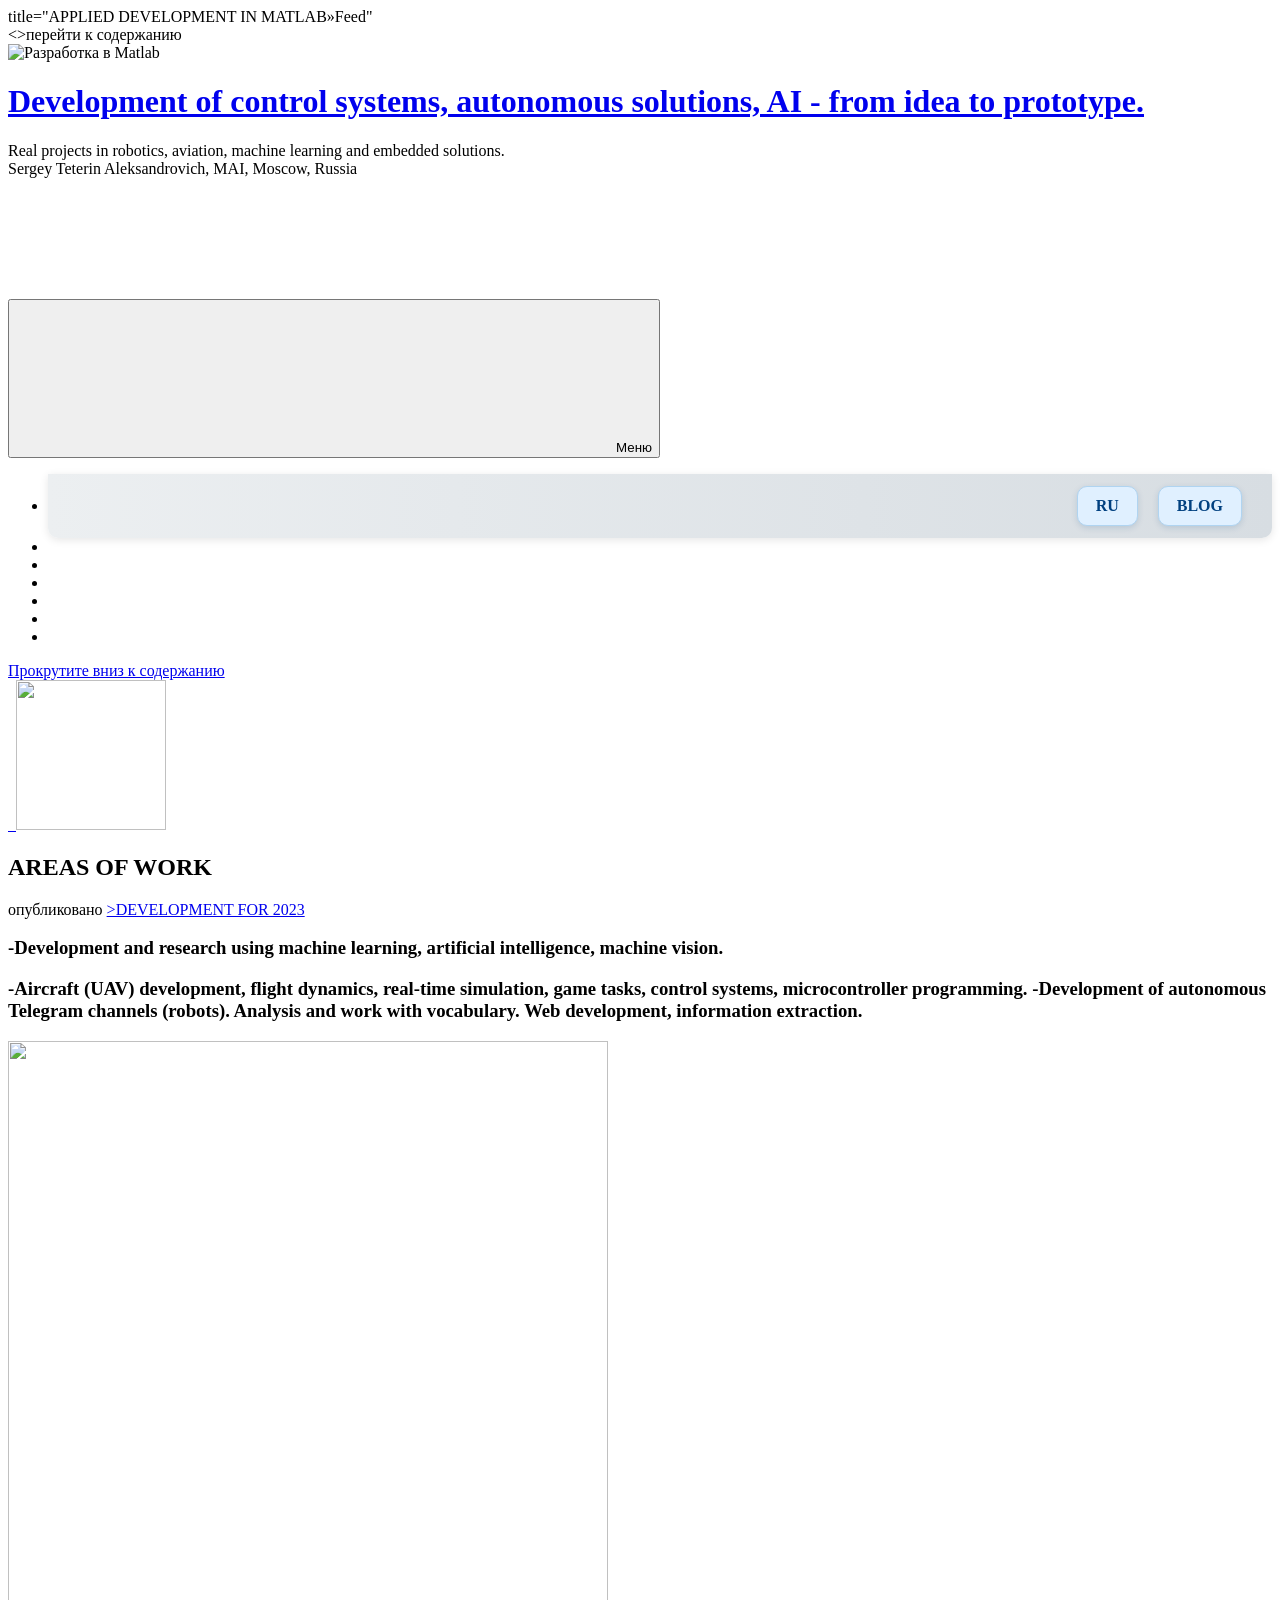
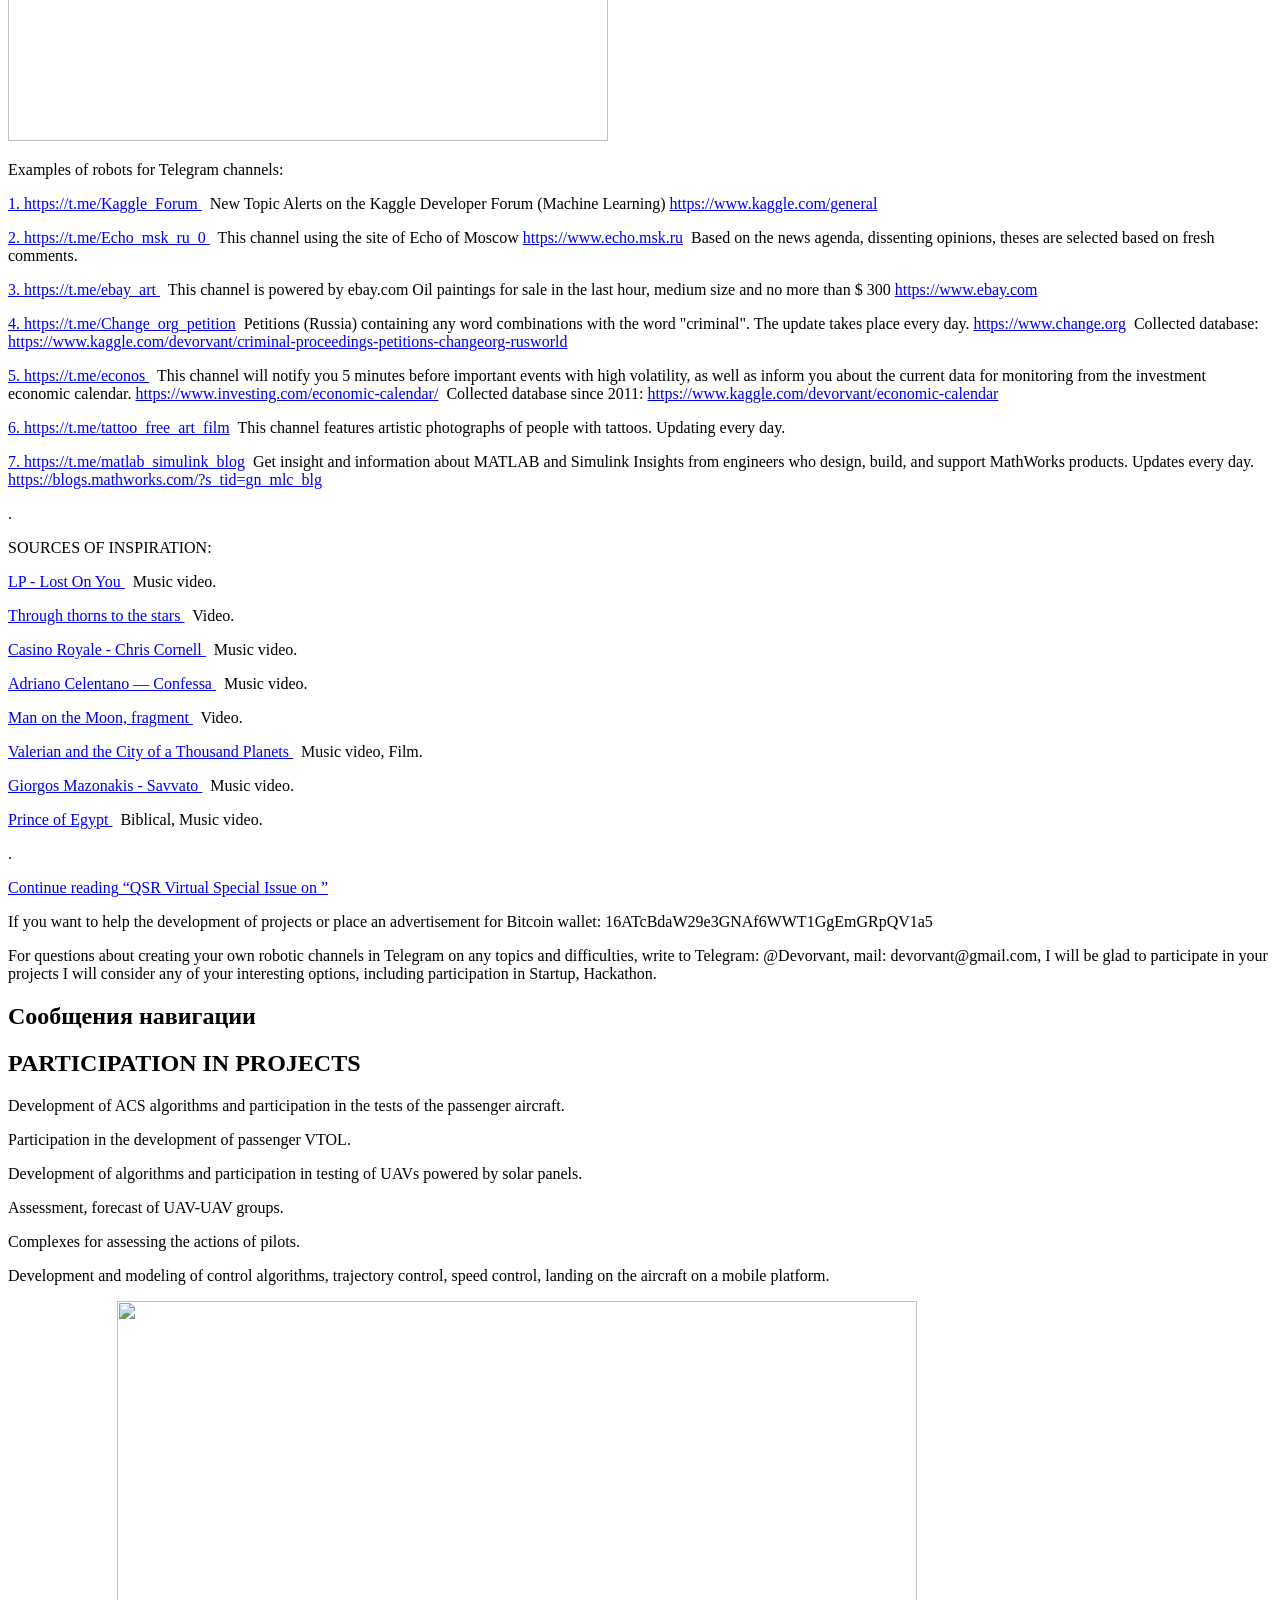
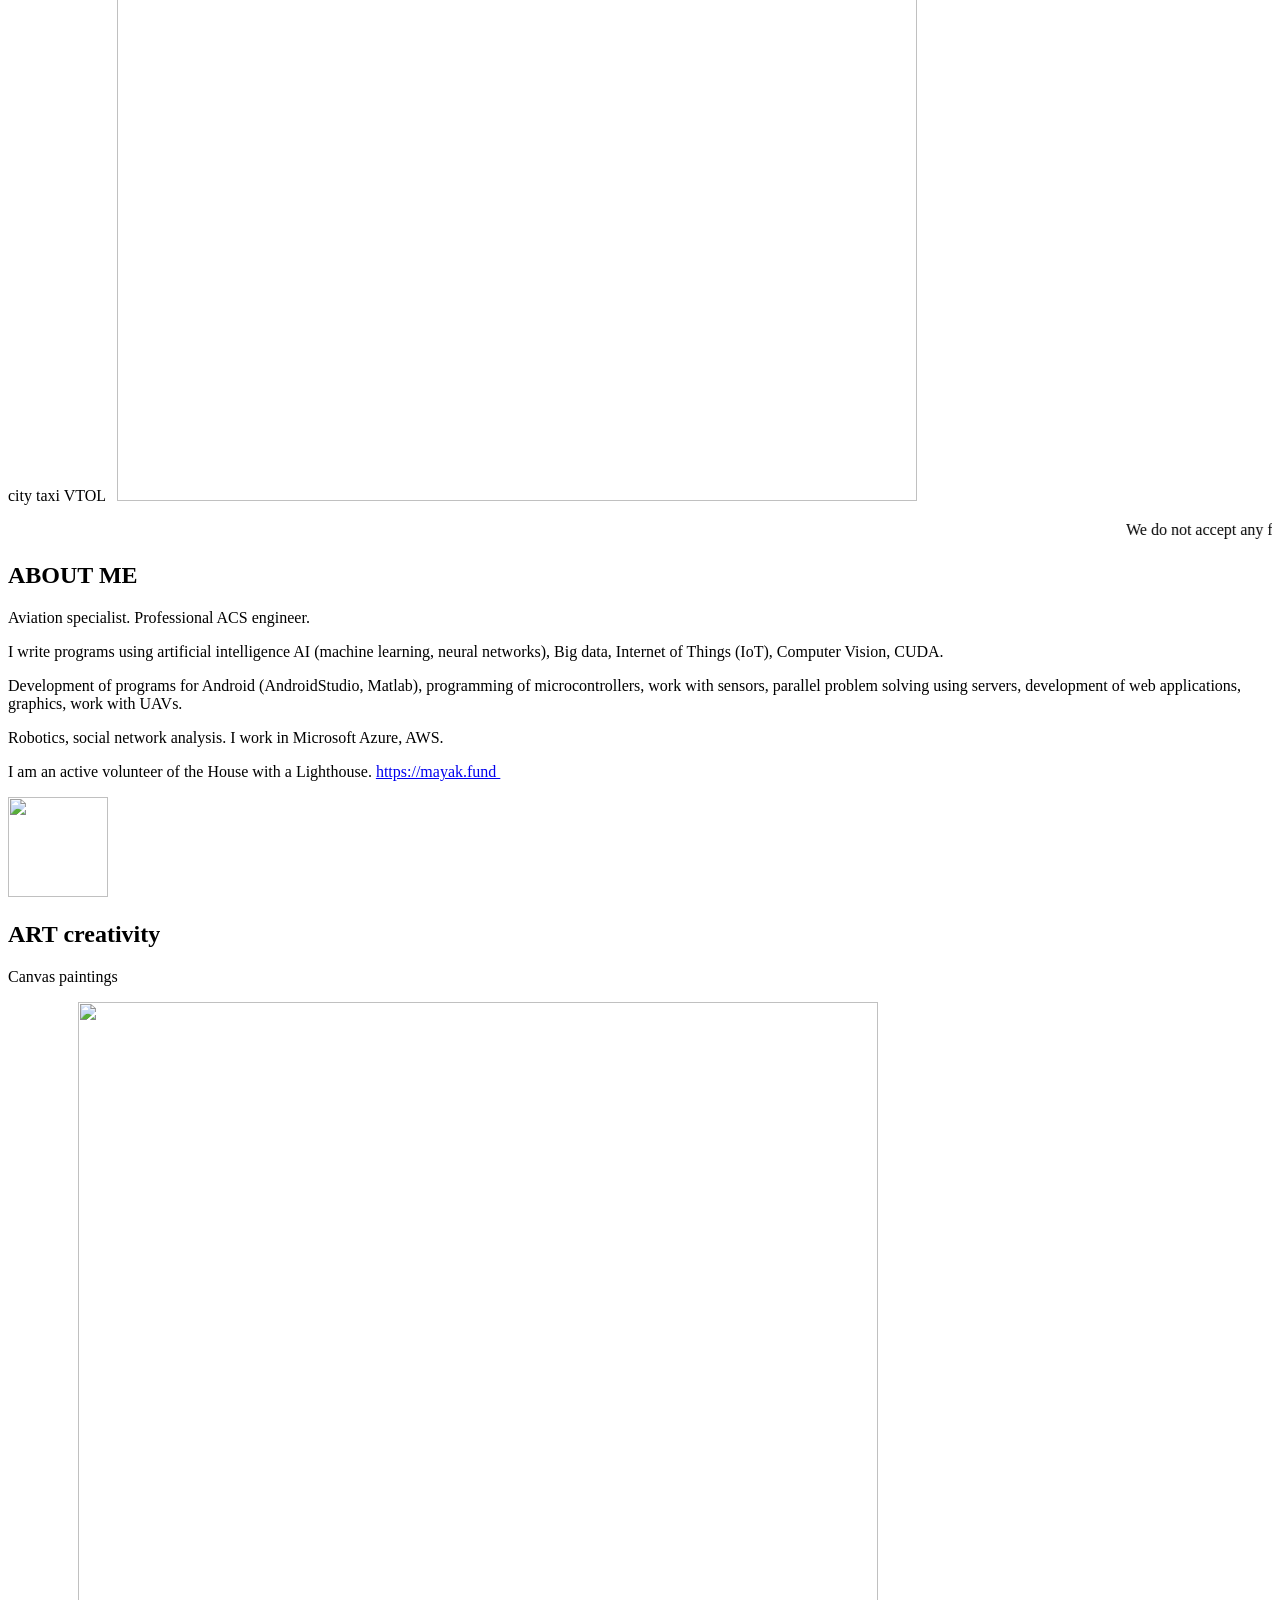
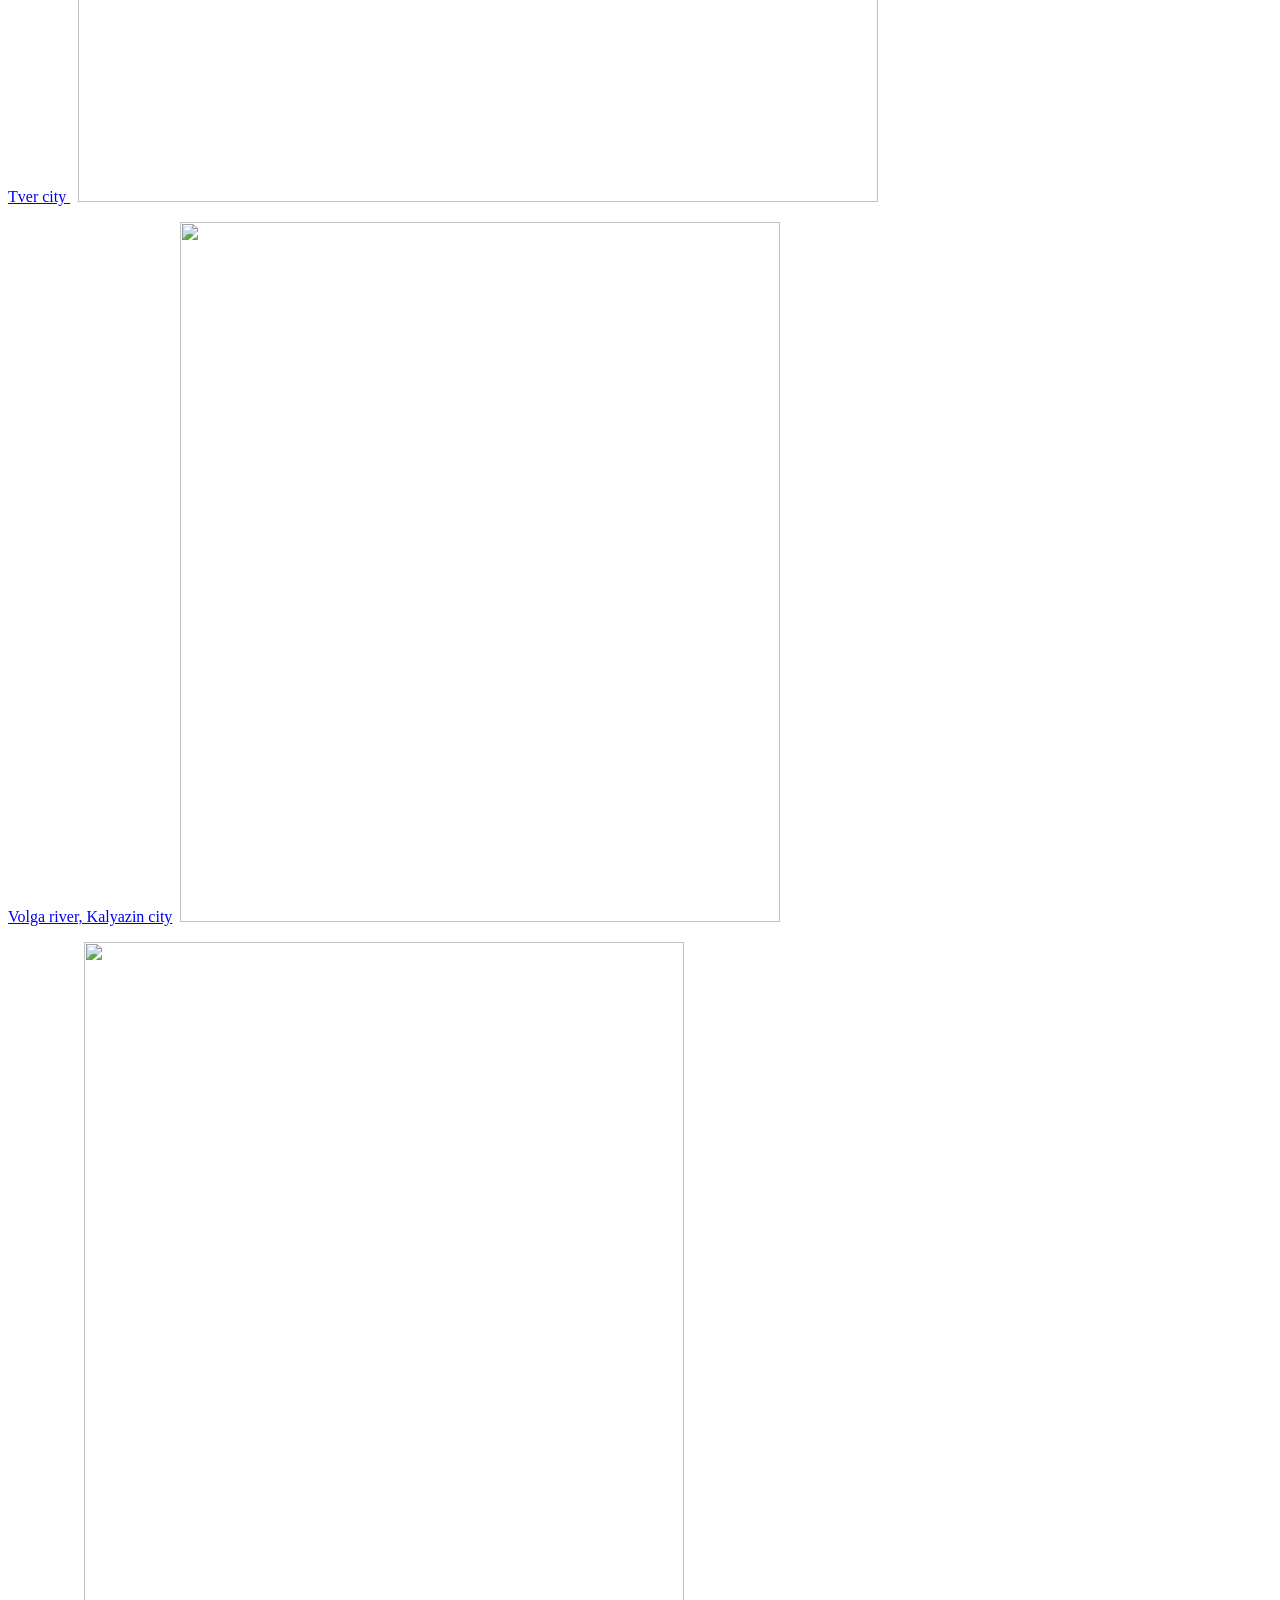
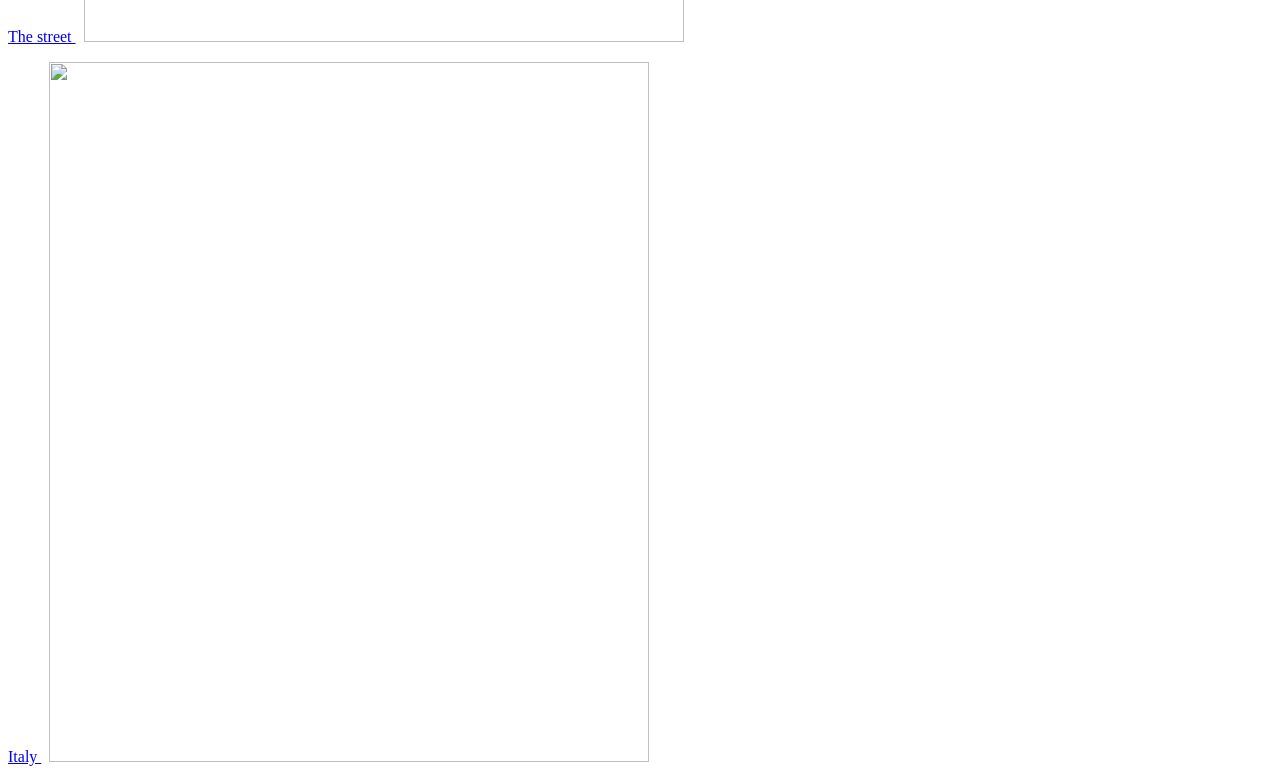
==== index.html @ a5397777 "Create index.html" ====
<!DOCTYPE html>
<!-- saved from url=(0052)file:///C:/Users/kusc/OneDrive/Documents/indexx.html -->
<html lang="ru" class="js svg background-fixed translated-ltr background-fixed background-fixed background-fixed"><head>

  <meta name="description" content="Applied engineering and MATLAB projects including autonomous systems, robotics, eVTOL, VTOL and urban mobility innovations.">
  <meta name="keywords" content="MATLAB, robotics, engineering, eVTOL, VTOL, telemetry, autonomous systems, urban mobility, vertical takeoff and landing">

<meta http-equiv="Content-Type" content="text/html; charset=UTF-8"><meta name="viewport" content="width=device-width, initial-scale=1"><link rel="profile" > <script>(function(html){html.className = html.className.replace(/\bno-js\b/,'js')})(document.documentElement);</script> <link media="all" href="./index_files/autoptimize_2d1991336b09edf685e701006bbf373f.css" rel="stylesheet">
<title>APPLIED DEVELOPMENT IN MATLAB - Sergey Teterin Aleksandrovich, MAI, Moscow, Russia</title><link rel="dns-prefetch" href="index.html">
title="APPLIED DEVELOPMENT IN MATLAB»Feed"
			
            <link type="text/css" rel="stylesheet" charset="UTF-8" href="./index_files/translateelement.css"></head><body class="home blog wp-embed-responsive group-blog hfeed has-header-image has-sidebar colors-light cookies-set cookies-accepted">

<section class="seo-block" style="position:absolute; left:-9999px;">
  <h1>Applied Engineering in MATLAB and Robotics</h1>
  <p>Welcome to an engineering space where theory meets real-world implementation. This site presents projects on UAVs, autonomous robotics, telemetry, and control systems using MATLAB and Simulink. It also explores eVTOL, VTOL, urban mobility, and vertical takeoff and landing technologies.</p>
</section>

<div id="page" class="site"> <a class="skip-link screen-reader-text" ><>перейти к содержанию</font></font></a><header id="masthead" class="site-header" role="banner"><div class="custom-header" style="margin-bottom: 0px;"><div class="custom-header-media"><div id="wp-custom-header" class="wp-custom-header">
<img src="./index_files/mres_cover_2_v.jpg" width="1500" height="1031" alt="Разработка в Matlab"></div></div><div class="site-branding" style="margin-bottom: 121px;"><div class="wrap"><div class="site-branding-text"><h1 class="site-title"><a href="index.html" rel="home"><font style="vertical-align: inherit;"><font style="vertical-align: inherit;"
>Development of control systems, autonomous solutions, AI - from idea to prototype.</font></font></a></h1><p class="site-description"><font style="vertical-align: inherit;"><font style="vertical-align: inherit;"
>Real projects in robotics, aviation, machine learning and embedded solutions. <br> 
Sergey Teterin Aleksandrovich, MAI, Moscow, Russia</font></font></p></div></div></div></div><div class="navigation-top"><div class="wrap"><nav id="site-navigation" class="main-navigation toggled-on" role="navigation" aria-label="Главное меню"> <button class="menu-toggle" aria-controls="top-menu" aria-expanded="false"> <svg class="icon icon-bars" aria-hidden="true" role="img"> <use href="index.html" xlink:href="index.html"></use> </svg><svg class="icon icon-close" aria-hidden="true" role="img"> <use href="index.html" xlink:href="index.html"></use> </svg><font style="vertical-align: inherit;"><font style="vertical-align: inherit;">Меню </font></font></button><div class="menu-main-menu-container"><ul id="top-menu" class="menu"><li id="menu-item-35" class="menu-item menu-item-type-custom menu-item-object-custom current-menu-item current_page_item menu-item-home menu-item-35">
<div style="
  display: flex;
  justify-content: flex-end;
  gap: 20px;
  padding: 12px 30px;
  background: linear-gradient(90deg, #eceff1 0%, #d7dde2 100%);
  font-size: 16px;
  font-weight: bold;
  border-radius: 0 0 10px 10px;
  box-shadow: 0 2px 8px rgba(0,0,0,0.1);
">
  <a href="index_en.html" style="
text-decoration: none;
  color: #004080;
  background: #e0f0ff;
  padding: 10px 18px;
  border-radius: 10px;
  font-weight: bold;
  border: 1px solid #b0d4f1;
  box-shadow: 0 2px 6px rgba(0, 64, 128, 0.15);
">RU</a>

  <a href="blog_en.html" style="
text-decoration: none;
  color: #004080;
  background: #e0f0ff;
  padding: 10px 18px;
  border-radius: 10px;
  font-weight: bold;
  border: 1px solid #b0d4f1;
  box-shadow: 0 2px 6px rgba(0, 64, 128, 0.15);
">BLOG</a>
</div>

<li id="menu-item-1411" class="menu-item menu-item-type-taxonomy menu-item-object-category menu-item-1411"><a href="Содержание.html"><font style="vertical-align: inherit;"><font style="vertical-align: inherit;"></font></font></a></li><li id="menu-item-81" class="menu-item menu-item-type-taxonomy menu-item-object-category menu-item-81"><a href="Материал.html"><font style="vertical-align: inherit;"><font style="vertical-align: inherit;"></font></font></a></li><li id="menu-item-41" class="menu-item menu-item-type-post_type menu-item-object-page menu-item-41"><a href="Присоединяйтесь.html"><font style="vertical-align: inherit;"><font style="vertical-align: inherit;"></font></font></a></li><li id="menu-item-44" class="menu-item menu-item-type-post_type menu-item-object-page menu-item-44"><a href="Логин.html"><font style="vertical-align: inherit;"><font style="vertical-align: inherit;"></font></font></a></li><li id="menu-item-36" class="menu-item menu-item-type-post_type menu-item-object-page menu-item-36"><a href="Выходные данные.html"><font style="vertical-align: inherit;"><font style="vertical-align: inherit;"></font></font></a></li><li id="menu-item-2755" class="menu-item menu-item-type-post_type menu-item-object-page menu-item-privacy-policy menu-item-2755"><a href="Защита данных.html"><font style="vertical-align: inherit;"><font style="vertical-align: inherit;"></font></font></a></li></ul></div> <a href="                                   " class="menu-scroll-down"></use> </svg><span class="screen-reader-text"><font style="vertical-align: inherit;"><font style="vertical-align: inherit;">Прокрутите вниз к содержанию</font></font></span></a></nav></div></div></header><div class="site-content-contain"><div id="content" class="site-content"><div class="wrap">
    
<a href="./index_files/dev1.jpg" target="_blank" rel="noopener noreferrer"
 </a>&nbsp;
<img class="alignnone wp-image-3498 size-medium" 
src="./index_files/devv.gif" alt="" width="150" height="150" srcset="                                                                                                                                                                                                                                                  " sizes="(max-width: 225px) 100vw, 225px"></a>    
    
    <header class="page-header"><h2 class="page-title"><font style="vertical-align: inherit;"><font style="vertical-align: inherit;"
>AREAS OF WORK</font></font></h2></header><div id="primary" class="content-area"><main id="main" class="site-main" role="main"><article id="post-3497" class="post-3497 post type-post status-publish format-standard hentry category-home"><header class="entry-header"><div class="entry-meta"><span class="screen-reader-text"><font style="vertical-align: inherit;"><font style="vertical-align: inherit;">опубликовано</font></font></span> <a href="                                                                                                                                          " rel="bookmark"><time class="entry-date published" datetime="2020-02-28T09:43:13+01:00"><font style="vertical-align: inherit;"><font style="vertical-align: inherit;"



<body>
<!-- Yandex.Metrika counter -->



<script type="text/javascript" >
   (function(m,e,t,r,i,k,a){m[i]=m[i]||function(){(m[i].a=m[i].a||[]).push(arguments)};
   m[i].l=1*new Date();
   for (var j = 0; j < document.scripts.length; j++) {if (document.scripts[j].src === r) { return; }}
   k=e.createElement(t),a=e.getElementsByTagName(t)[0],k.async=1,k.src=r,a.parentNode.insertBefore(k,a)})
   (window, document, "script", "https://mc.yandex.ru/metrika/tag.js", "ym");

   ym(98195976, "init", {
        clickmap:true,
        trackLinks:true,
        accurateTrackBounce:true
   });
</script>
<noscript><div><img src="https://mc.yandex.ru/watch/98195976" style="position:absolute; left:-9999px;" alt="" /></div></noscript>
<!-- /Yandex.Metrika counter -->
</body>



>DEVELOPMENT FOR 2023 </font></font></time><time class="updated" datetime="2020-02-28T09:47:06+01:00"><font style="vertical-align: inherit;"><font style="vertical-align: inherit;"
></font></font></time></a></div><h3 class="entry-title">
<a  "bookmark">
<font style="vertical-align: inherit;"><font style="vertical-align: inherit;"
>
-Development and research using machine learning, artificial intelligence, machine vision. <p>
-Aircraft (UAV) development, flight dynamics, real-time simulation, game tasks, control systems, microcontroller programming.
-Development of autonomous Telegram channels (robots). Analysis and work with vocabulary. Web development, information extraction.
</font></font></a></h3></header><div class="entry-content"><p>
<a href="                                                       "><img class="alignnone wp-image-3498 size-medium" 
src="./index_files/math.jpg" alt="" width="600" height="700" srcset="                                                                                                                                                                                                                                                  " sizes="(max-width: 225px) 100vw, 225px"></a></p>
<p>

Examples of robots for Telegram channels: <p>
<a href="https://t.me/Kaggle_Forum" target="_blank" rel="noopener noreferrer"
>1. https://t.me/Kaggle_Forum </a>&nbsp;
New Topic Alerts on the Kaggle Developer Forum (Machine Learning) <a href="https://www.kaggle.com/general" target="_blank" rel="noopener noreferrer"
>https://www.kaggle.com/general</a>&nbsp; <p>
 
<a href="https://t.me/Echo_msk_ru_0" target="_blank" rel="noopener noreferrer"
>2. https://t.me/Echo_msk_ru_0 </a>&nbsp;
This channel using the site of Echo of Moscow
<a href="https://www.echo.msk.ru" target="_blank" rel="noopener noreferrer" 
    >       https://www.echo.msk.ru</a>&nbsp; 
Based on the news agenda, dissenting opinions, theses are selected based on fresh comments.  <p>
  

<a href="https://t.me/ebay_art" target="_blank" rel="noopener noreferrer"
>3. https://t.me/ebay_art </a>&nbsp;
This channel is powered by ebay.com Oil paintings for sale in the last hour, medium size and no more than $ 300 
  <a href="https://www.ebay.com/sch/551/i.html?_from=R40&_nkw=art&Originality=Original&Size=Medium%2520%2528up%2520to%252036in%252E%2529&Medium=Oil&_udhi=20000&_udlo=10&Style=Impressionism%7CImpressionist&Region%2520of%2520Origin=Europe&LH_BIN=1&Subject=Seascape%252F%2520Nautical%7CLandscape%7CArchitecture%7CPortrait&Features=Signed&_dcat=551&_sop=10&_ipg=200&rt=nc" target="_blank" rel="noopener noreferrer" 
    >       https://www.ebay.com</a>&nbsp; <p>

<a href="https://t.me/Change_org_petition" target="_blank" rel="noopener noreferrer"
>4. https://t.me/Change_org_petition</a>&nbsp;
Petitions (Russia) containing any word combinations with the word "criminal". The update takes place every day.
<a href="https://www.change.org" target="_blank" rel="noopener noreferrer"
>https://www.change.org</a>&nbsp; 
Collected database:
  <a href="https://www.kaggle.com/devorvant/criminal-proceedings-petitions-changeorg-rusworld" target="_blank" rel="noopener noreferrer" 
    >      https://www.kaggle.com/devorvant/criminal-proceedings-petitions-changeorg-rusworld</a>&nbsp; <p>

<a href="https://t.me/econos" target="_blank" rel="noopener noreferrer"
>5. https://t.me/econos </a>&nbsp;
This channel will notify you 5 minutes before important events with high volatility, as well as inform you about the current data for monitoring from the investment economic calendar.     
  <a href="https://www.investing.com/economic-calendar/" target="_blank" rel="noopener noreferrer" 
    >       https://www.investing.com/economic-calendar/</a>&nbsp; 
Collected database since 2011:
 <a href="https://www.kaggle.com/devorvant/economic-calendar" target="_blank" rel="noopener noreferrer" 
    >       https://www.kaggle.com/devorvant/economic-calendar</a>&nbsp; <p>

<a href="https://t.me/tattoo_free_art_film" target="_blank" rel="noopener noreferrer"
>6. https://t.me/tattoo_free_art_film</a>&nbsp;
This channel features artistic photographs of people with tattoos. Updating every day. <p>  
  
<a href="https://t.me/matlab_simulink_blog" target="_blank" rel="noopener noreferrer"
>7. https://t.me/matlab_simulink_blog</a>&nbsp;
Get insight and information about MATLAB and Simulink Insights from engineers who design, build, and support MathWorks products.
Updates every day.  
  <a href="https://blogs.mathworks.com/?s_tid=gn_mlc_blg" target="_blank" rel="noopener noreferrer" 
    >       https://blogs.mathworks.com/?s_tid=gn_mlc_blg</a>&nbsp; <p>
        
        
        <p>  .         <p>
<p>   SOURCES  OF  INSPIRATION: <p>
    
    <a href="https://youtu.be/BoqSYM4ZS-E?feature=shared" target="_blank" rel="noopener noreferrer"
> LP - Lost On You  </a>&nbsp;
 Music video. <p>  
    
    <a href="https://youtu.be/EDvFUXXsrDg?feature=shared" target="_blank" rel="noopener noreferrer"
> Through thorns to the stars  </a>&nbsp;
 Video. <p>      
 
     <a href="https://youtu.be/YnzgdBAKyJo?feature=shared" target="_blank" rel="noopener noreferrer"
> Casino Royale - Chris Cornell   </a>&nbsp;
  Music video. <p>      
  
       <a href="https://www.youtube.com/watch?v=78NELYY11Vw" target="_blank" rel="noopener noreferrer"
> Adriano Celentano  — Confessa  </a>&nbsp;
  Music video. <p>     
  
         <a href="https://youtu.be/rPhLOrJqdvY?feature=shared" target="_blank" rel="noopener noreferrer"
> Man on the Moon, fragment </a>&nbsp;
  Video. <p>    
  
         <a href="https://youtu.be/IWHAc65krLM?feature=shared" target="_blank" rel="noopener noreferrer"
> Valerian and the City of a Thousand Planets  </a>&nbsp;
  Music video, Film. <p>     
  
         <a href="https://youtu.be/spn9hW3PQnw?feature=shared" target="_blank" rel="noopener noreferrer"
> Giorgos Mazonakis - Savvato </a>&nbsp;
  Music video. <p>     
  
           <a href="https://www.youtube.com/watch?v=fQhcOJHTdb4" target="_blank" rel="noopener noreferrer"
> Prince of Egypt </a>&nbsp;
  Biblical, Music video. <p>     
  
  <p>  .         <p>
        

<a href="     " class="more-link"

>Continue reading<span class="screen-reader-text"> “QSR Virtual Special Issue on ”</span></a></p></div></article>

<div class="entry-meta"></span>     
<section id="text-8" class="widget widget_text"> 

If you want to help the development of projects or place an advertisement for Bitcoin wallet:
16ATcBdaW29e3GNAf6WWT1GgEmGRpQV1a5
              </p>
                                                                               
For questions about creating your own robotic channels in Telegram on any topics and difficulties, write to Telegram: @Devorvant, mail: devorvant@gmail.com,
I will be glad to participate in your projects
I will consider any of your interesting options, including participation in Startup, Hackathon.
                  </p>

<nav class="navigation pagination" role="navigation" aria-label=
"Сообщений"><h2 class="screen-reader-text"><font style="vertical-align: inherit;"><font style="vertical-align: inherit;">Сообщения навигации</font></font></h2><div class="nav-links"><span aria-current="page" class="page-numbers current"><span class="meta-nav screen-reader-text"><font style="vertical-align: inherit;"><font style="vertical-align: inherit;"> </font></font></span><font style="vertical-align: inherit;"><font style="vertical-align: inherit;">  </font></font></span> <a class="page-numbers" href=""><span class="meta-nav screen-reader-text"><font style="vertical-align: inherit;"><font style="vertical-align: inherit;"> </font></font></span><font style="vertical-align: inherit;"><font style="vertical-align: inherit;">  </font></font></a> <span class="page-numbers dots"><font style="vertical-align: inherit;"><font style="vertical-align: inherit;"></font></font></span> <a class="page-numbers" href="                                             "><span class="meta-nav screen-reader-text"><font style="vertical-align: inherit;"><font style="vertical-align: inherit;"> </font></font></span><font style="vertical-align: inherit;"><font style="vertical-align: inherit;">  </font></font><font style="</font></font></span><svg class="icon icon-arrow-right" aria-hidden="true" role="img"> <use href="#icon-arrow-right" xlink:href="#icon-arrow-right"></use> </svg></a></div>
</nav>
</main></div><aside id="secondary" class="widget-area" role="complementary" aria-label="Боковая панель блога"><section id="text-8" class="widget widget_text"><h2 class="widget-title"><font style="vertical-align: inherit;"><font style="vertical-align: inherit;"

>PARTICIPATION IN PROJECTS</font></font></h2><div class="textwidget"><p><font style="vertical-align: inherit;"><font style="vertical-align: inherit;"
>
Development of ACS algorithms and participation in the tests of the passenger  aircraft.
</font><font style="vertical-align: inherit;">  </font></font><em><font style="vertical-align: inherit;"><font style="vertical-align: inherit;"> </font></font></em><font style="vertical-align: inherit;"><font style="vertical-align: inherit;"> </font></font></p>
<p>
Participation in the development of passenger VTOL.
<p>
Development of algorithms and participation in testing of UAVs powered by solar panels.
</p>
<p>
Assessment, forecast of UAV-UAV groups.
</p>
<p>
Complexes for assessing the actions of pilots.
</p>
<p>
Development and modeling of control algorithms, trajectory control, speed control, landing on the aircraft on a mobile platform.
</p></div></section>

<p> 
 city  taxi VTOL </a>&nbsp;
<img class="alignnone wp-image-3498 size-medium" 
src="./index_files/VTOL.jpg" alt="" width="800" height="800" srcset="                                                                                                                                                                                                                                                  " sizes="(max-width: 225px) 100vw, 225px"></a></p>
<p>

<marquee>  We do not accept any form of aggression. We try to maintain the human form.</marquee>

</section><section id="text-14" class="widget widget_text"><h2 class="widget-title"

>ABOUT ME </h2><div class="textwidget">
<p>
Aviation specialist. Professional ACS engineer. <p>
I write programs using artificial intelligence AI (machine learning, neural networks), Big data, Internet of Things (IoT), Computer Vision, CUDA. <p>
Development of programs for Android (AndroidStudio, Matlab), programming of microcontrollers, work with sensors, parallel problem solving using servers, development of web applications, graphics, work with UAVs. <p>
Robotics, social network analysis. I work in Microsoft Azure, AWS. <p>
I am an active volunteer of the House with a Lighthouse.  <a href="https://mayak.fund" target="_blank" rel="noopener noreferrer" 
    >      https://mayak.fund </a>&nbsp;  <p>
<p>

<img class="alignnone wp-image-3498 size-medium" 
src="./index_files/photo_1.jpg" alt="" width="100" height="100" srcset="                                                                                                                                                                                                                                                  " sizes="(max-width: 225px) 100vw, 225px"></a></p>


<section id="text-14" class="widget widget_text"><h2 class="widget-title"
> ART creativity </h2><div class="textwidget">
 
Canvas paintings<p> 
<p> 
<a href="./index_files/sw1.jpg" target="_blank" rel="noopener noreferrer"
> Tver city </a>&nbsp;
<img class="alignnone wp-image-3498 size-medium" 
src="./index_files/sw1.jpg" alt="" width="800" height="800" srcset="                                                                                                                                                                                                                                                  " sizes="(max-width: 225px) 100vw, 225px"></a></p>

<p>
<a href="./index_files/sw2.jpg" target="_blank" rel="noopener noreferrer"
> Volga river, Kalyazin city</a>&nbsp; 
<img class="alignnone wp-image-3498 size-medium" 
src="./index_files/sw2.jpg" alt="" width="600" height="700" srcset="                                                                                                                                                                                                                                                  " sizes="(max-width: 225px) 100vw, 225px"></a></p>

<p>
<a href="./index_files/sw3.jpg" target="_blank" rel="noopener noreferrer"
> The street </a>&nbsp; 
<img class="alignnone wp-image-3498 size-medium" 
src="./index_files/sw3.jpg" alt="" width="600" height="700" srcset="                                                                                                                                                                                                                                                  " sizes="(max-width: 225px) 100vw, 225px"></a></p>

<p>
<a href="./index_files/sw4.jpg" target="_blank" rel="noopener noreferrer"
> Italy </a>&nbsp; 
<img class="alignnone wp-image-3498 size-medium" 
src="./index_files/sw4.jpg" alt="" width="600" height="700" srcset="                                                                                                                                                                                                                                                  " sizes="(max-width: 225px) 100vw, 225px"></a></p>

<p> 
</p></div></section>
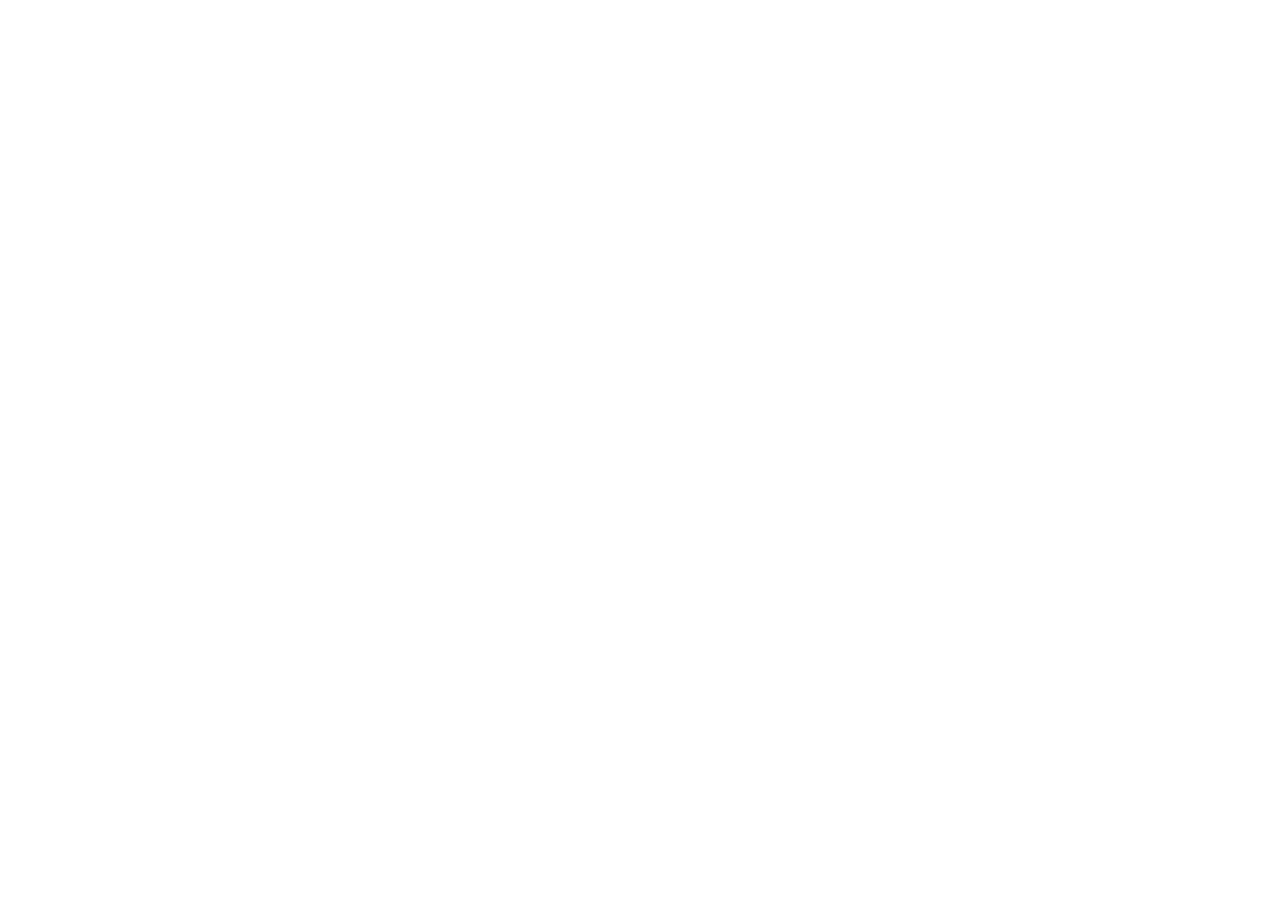
==== commit d51c7d94: "Update index.html" ====
--- a/index.html
+++ b/index.html
@@ -1,290 +1,10 @@
-<!DOCTYPE html>
-<!-- saved from url=(0052)file:///C:/Users/kusc/OneDrive/Documents/indexx.html -->
-<html lang="ru" class="js svg background-fixed translated-ltr background-fixed background-fixed background-fixed"><head>
-
-  <meta name="description" content="Applied engineering and MATLAB projects including autonomous systems, robotics, eVTOL, VTOL and urban mobility innovations.">
-  <meta name="keywords" content="MATLAB, robotics, engineering, eVTOL, VTOL, telemetry, autonomous systems, urban mobility, vertical takeoff and landing">
-
-<meta http-equiv="Content-Type" content="text/html; charset=UTF-8"><meta name="viewport" content="width=device-width, initial-scale=1"><link rel="profile" > <script>(function(html){html.className = html.className.replace(/\bno-js\b/,'js')})(document.documentElement);</script> <link media="all" href="./index_files/autoptimize_2d1991336b09edf685e701006bbf373f.css" rel="stylesheet">
-<title>APPLIED DEVELOPMENT IN MATLAB - Sergey Teterin Aleksandrovich, MAI, Moscow, Russia</title><link rel="dns-prefetch" href="index.html">
-title="APPLIED DEVELOPMENT IN MATLAB»Feed"
-			
-            <link type="text/css" rel="stylesheet" charset="UTF-8" href="./index_files/translateelement.css"></head><body class="home blog wp-embed-responsive group-blog hfeed has-header-image has-sidebar colors-light cookies-set cookies-accepted">
-
-<section class="seo-block" style="position:absolute; left:-9999px;">
-  <h1>Applied Engineering in MATLAB and Robotics</h1>
-  <p>Welcome to an engineering space where theory meets real-world implementation. This site presents projects on UAVs, autonomous robotics, telemetry, and control systems using MATLAB and Simulink. It also explores eVTOL, VTOL, urban mobility, and vertical takeoff and landing technologies.</p>
-</section>
-
-<div id="page" class="site"> <a class="skip-link screen-reader-text" ><>перейти к содержанию</font></font></a><header id="masthead" class="site-header" role="banner"><div class="custom-header" style="margin-bottom: 0px;"><div class="custom-header-media"><div id="wp-custom-header" class="wp-custom-header">
-<img src="./index_files/mres_cover_2_v.jpg" width="1500" height="1031" alt="Разработка в Matlab"></div></div><div class="site-branding" style="margin-bottom: 121px;"><div class="wrap"><div class="site-branding-text"><h1 class="site-title"><a href="index.html" rel="home"><font style="vertical-align: inherit;"><font style="vertical-align: inherit;"
->Development of control systems, autonomous solutions, AI - from idea to prototype.</font></font></a></h1><p class="site-description"><font style="vertical-align: inherit;"><font style="vertical-align: inherit;"
->Real projects in robotics, aviation, machine learning and embedded solutions. <br> 
-Sergey Teterin Aleksandrovich, MAI, Moscow, Russia</font></font></p></div></div></div></div><div class="navigation-top"><div class="wrap"><nav id="site-navigation" class="main-navigation toggled-on" role="navigation" aria-label="Главное меню"> <button class="menu-toggle" aria-controls="top-menu" aria-expanded="false"> <svg class="icon icon-bars" aria-hidden="true" role="img"> <use href="index.html" xlink:href="index.html"></use> </svg><svg class="icon icon-close" aria-hidden="true" role="img"> <use href="index.html" xlink:href="index.html"></use> </svg><font style="vertical-align: inherit;"><font style="vertical-align: inherit;">Меню </font></font></button><div class="menu-main-menu-container"><ul id="top-menu" class="menu"><li id="menu-item-35" class="menu-item menu-item-type-custom menu-item-object-custom current-menu-item current_page_item menu-item-home menu-item-35">
-<div style="
-  display: flex;
-  justify-content: flex-end;
-  gap: 20px;
-  padding: 12px 30px;
-  background: linear-gradient(90deg, #eceff1 0%, #d7dde2 100%);
-  font-size: 16px;
-  font-weight: bold;
-  border-radius: 0 0 10px 10px;
-  box-shadow: 0 2px 8px rgba(0,0,0,0.1);
-">
-  <a href="index_en.html" style="
-text-decoration: none;
-  color: #004080;
-  background: #e0f0ff;
-  padding: 10px 18px;
-  border-radius: 10px;
-  font-weight: bold;
-  border: 1px solid #b0d4f1;
-  box-shadow: 0 2px 6px rgba(0, 64, 128, 0.15);
-">RU</a>
-
-  <a href="blog_en.html" style="
-text-decoration: none;
-  color: #004080;
-  background: #e0f0ff;
-  padding: 10px 18px;
-  border-radius: 10px;
-  font-weight: bold;
-  border: 1px solid #b0d4f1;
-  box-shadow: 0 2px 6px rgba(0, 64, 128, 0.15);
-">BLOG</a>
-</div>
-
-<li id="menu-item-1411" class="menu-item menu-item-type-taxonomy menu-item-object-category menu-item-1411"><a href="Содержание.html"><font style="vertical-align: inherit;"><font style="vertical-align: inherit;"></font></font></a></li><li id="menu-item-81" class="menu-item menu-item-type-taxonomy menu-item-object-category menu-item-81"><a href="Материал.html"><font style="vertical-align: inherit;"><font style="vertical-align: inherit;"></font></font></a></li><li id="menu-item-41" class="menu-item menu-item-type-post_type menu-item-object-page menu-item-41"><a href="Присоединяйтесь.html"><font style="vertical-align: inherit;"><font style="vertical-align: inherit;"></font></font></a></li><li id="menu-item-44" class="menu-item menu-item-type-post_type menu-item-object-page menu-item-44"><a href="Логин.html"><font style="vertical-align: inherit;"><font style="vertical-align: inherit;"></font></font></a></li><li id="menu-item-36" class="menu-item menu-item-type-post_type menu-item-object-page menu-item-36"><a href="Выходные данные.html"><font style="vertical-align: inherit;"><font style="vertical-align: inherit;"></font></font></a></li><li id="menu-item-2755" class="menu-item menu-item-type-post_type menu-item-object-page menu-item-privacy-policy menu-item-2755"><a href="Защита данных.html"><font style="vertical-align: inherit;"><font style="vertical-align: inherit;"></font></font></a></li></ul></div> <a href="                                   " class="menu-scroll-down"></use> </svg><span class="screen-reader-text"><font style="vertical-align: inherit;"><font style="vertical-align: inherit;">Прокрутите вниз к содержанию</font></font></span></a></nav></div></div></header><div class="site-content-contain"><div id="content" class="site-content"><div class="wrap">
-    
-<a href="./index_files/dev1.jpg" target="_blank" rel="noopener noreferrer"
- </a>&nbsp;
-<img class="alignnone wp-image-3498 size-medium" 
-src="./index_files/devv.gif" alt="" width="150" height="150" srcset="                                                                                                                                                                                                                                                  " sizes="(max-width: 225px) 100vw, 225px"></a>    
-    
-    <header class="page-header"><h2 class="page-title"><font style="vertical-align: inherit;"><font style="vertical-align: inherit;"
->AREAS OF WORK</font></font></h2></header><div id="primary" class="content-area"><main id="main" class="site-main" role="main"><article id="post-3497" class="post-3497 post type-post status-publish format-standard hentry category-home"><header class="entry-header"><div class="entry-meta"><span class="screen-reader-text"><font style="vertical-align: inherit;"><font style="vertical-align: inherit;">опубликовано</font></font></span> <a href="                                                                                                                                          " rel="bookmark"><time class="entry-date published" datetime="2020-02-28T09:43:13+01:00"><font style="vertical-align: inherit;"><font style="vertical-align: inherit;"
-
-
-
+<!doctype html>
+<html lang="en">
+<head>
+  <meta http-equiv="refresh" content="0; url=https://devorvant.ru/index_en.html">
+  <title>Redirecting…</title>
+</head>
 <body>
-<!-- Yandex.Metrika counter -->
-
-
-
-<script type="text/javascript" >
-   (function(m,e,t,r,i,k,a){m[i]=m[i]||function(){(m[i].a=m[i].a||[]).push(arguments)};
-   m[i].l=1*new Date();
-   for (var j = 0; j < document.scripts.length; j++) {if (document.scripts[j].src === r) { return; }}
-   k=e.createElement(t),a=e.getElementsByTagName(t)[0],k.async=1,k.src=r,a.parentNode.insertBefore(k,a)})
-   (window, document, "script", "https://mc.yandex.ru/metrika/tag.js", "ym");
-
-   ym(98195976, "init", {
-        clickmap:true,
-        trackLinks:true,
-        accurateTrackBounce:true
-   });
-</script>
-<noscript><div><img src="https://mc.yandex.ru/watch/98195976" style="position:absolute; left:-9999px;" alt="" /></div></noscript>
-<!-- /Yandex.Metrika counter -->
+  <p>Redirecting to English version… <a href="https://devorvant.ru/index_en.html">click here</a>.</p>
 </body>
-
-
-
->DEVELOPMENT FOR 2023 </font></font></time><time class="updated" datetime="2020-02-28T09:47:06+01:00"><font style="vertical-align: inherit;"><font style="vertical-align: inherit;"
-></font></font></time></a></div><h3 class="entry-title">
-<a  "bookmark">
-<font style="vertical-align: inherit;"><font style="vertical-align: inherit;"
->
--Development and research using machine learning, artificial intelligence, machine vision. <p>
--Aircraft (UAV) development, flight dynamics, real-time simulation, game tasks, control systems, microcontroller programming.
--Development of autonomous Telegram channels (robots). Analysis and work with vocabulary. Web development, information extraction.
-</font></font></a></h3></header><div class="entry-content"><p>
-<a href="                                                       "><img class="alignnone wp-image-3498 size-medium" 
-src="./index_files/math.jpg" alt="" width="600" height="700" srcset="                                                                                                                                                                                                                                                  " sizes="(max-width: 225px) 100vw, 225px"></a></p>
-<p>
-
-Examples of robots for Telegram channels: <p>
-<a href="https://t.me/Kaggle_Forum" target="_blank" rel="noopener noreferrer"
->1. https://t.me/Kaggle_Forum </a>&nbsp;
-New Topic Alerts on the Kaggle Developer Forum (Machine Learning) <a href="https://www.kaggle.com/general" target="_blank" rel="noopener noreferrer"
->https://www.kaggle.com/general</a>&nbsp; <p>
- 
-<a href="https://t.me/Echo_msk_ru_0" target="_blank" rel="noopener noreferrer"
->2. https://t.me/Echo_msk_ru_0 </a>&nbsp;
-This channel using the site of Echo of Moscow
-<a href="https://www.echo.msk.ru" target="_blank" rel="noopener noreferrer" 
-    >       https://www.echo.msk.ru</a>&nbsp; 
-Based on the news agenda, dissenting opinions, theses are selected based on fresh comments.  <p>
-  
-
-<a href="https://t.me/ebay_art" target="_blank" rel="noopener noreferrer"
->3. https://t.me/ebay_art </a>&nbsp;
-This channel is powered by ebay.com Oil paintings for sale in the last hour, medium size and no more than $ 300 
-  <a href="https://www.ebay.com/sch/551/i.html?_from=R40&_nkw=art&Originality=Original&Size=Medium%2520%2528up%2520to%252036in%252E%2529&Medium=Oil&_udhi=20000&_udlo=10&Style=Impressionism%7CImpressionist&Region%2520of%2520Origin=Europe&LH_BIN=1&Subject=Seascape%252F%2520Nautical%7CLandscape%7CArchitecture%7CPortrait&Features=Signed&_dcat=551&_sop=10&_ipg=200&rt=nc" target="_blank" rel="noopener noreferrer" 
-    >       https://www.ebay.com</a>&nbsp; <p>
-
-<a href="https://t.me/Change_org_petition" target="_blank" rel="noopener noreferrer"
->4. https://t.me/Change_org_petition</a>&nbsp;
-Petitions (Russia) containing any word combinations with the word "criminal". The update takes place every day.
-<a href="https://www.change.org" target="_blank" rel="noopener noreferrer"
->https://www.change.org</a>&nbsp; 
-Collected database:
-  <a href="https://www.kaggle.com/devorvant/criminal-proceedings-petitions-changeorg-rusworld" target="_blank" rel="noopener noreferrer" 
-    >      https://www.kaggle.com/devorvant/criminal-proceedings-petitions-changeorg-rusworld</a>&nbsp; <p>
-
-<a href="https://t.me/econos" target="_blank" rel="noopener noreferrer"
->5. https://t.me/econos </a>&nbsp;
-This channel will notify you 5 minutes before important events with high volatility, as well as inform you about the current data for monitoring from the investment economic calendar.     
-  <a href="https://www.investing.com/economic-calendar/" target="_blank" rel="noopener noreferrer" 
-    >       https://www.investing.com/economic-calendar/</a>&nbsp; 
-Collected database since 2011:
- <a href="https://www.kaggle.com/devorvant/economic-calendar" target="_blank" rel="noopener noreferrer" 
-    >       https://www.kaggle.com/devorvant/economic-calendar</a>&nbsp; <p>
-
-<a href="https://t.me/tattoo_free_art_film" target="_blank" rel="noopener noreferrer"
->6. https://t.me/tattoo_free_art_film</a>&nbsp;
-This channel features artistic photographs of people with tattoos. Updating every day. <p>  
-  
-<a href="https://t.me/matlab_simulink_blog" target="_blank" rel="noopener noreferrer"
->7. https://t.me/matlab_simulink_blog</a>&nbsp;
-Get insight and information about MATLAB and Simulink Insights from engineers who design, build, and support MathWorks products.
-Updates every day.  
-  <a href="https://blogs.mathworks.com/?s_tid=gn_mlc_blg" target="_blank" rel="noopener noreferrer" 
-    >       https://blogs.mathworks.com/?s_tid=gn_mlc_blg</a>&nbsp; <p>
-        
-        
-        <p>  .         <p>
-<p>   SOURCES  OF  INSPIRATION: <p>
-    
-    <a href="https://youtu.be/BoqSYM4ZS-E?feature=shared" target="_blank" rel="noopener noreferrer"
-> LP - Lost On You  </a>&nbsp;
- Music video. <p>  
-    
-    <a href="https://youtu.be/EDvFUXXsrDg?feature=shared" target="_blank" rel="noopener noreferrer"
-> Through thorns to the stars  </a>&nbsp;
- Video. <p>      
- 
-     <a href="https://youtu.be/YnzgdBAKyJo?feature=shared" target="_blank" rel="noopener noreferrer"
-> Casino Royale - Chris Cornell   </a>&nbsp;
-  Music video. <p>      
-  
-       <a href="https://www.youtube.com/watch?v=78NELYY11Vw" target="_blank" rel="noopener noreferrer"
-> Adriano Celentano  — Confessa  </a>&nbsp;
-  Music video. <p>     
-  
-         <a href="https://youtu.be/rPhLOrJqdvY?feature=shared" target="_blank" rel="noopener noreferrer"
-> Man on the Moon, fragment </a>&nbsp;
-  Video. <p>    
-  
-         <a href="https://youtu.be/IWHAc65krLM?feature=shared" target="_blank" rel="noopener noreferrer"
-> Valerian and the City of a Thousand Planets  </a>&nbsp;
-  Music video, Film. <p>     
-  
-         <a href="https://youtu.be/spn9hW3PQnw?feature=shared" target="_blank" rel="noopener noreferrer"
-> Giorgos Mazonakis - Savvato </a>&nbsp;
-  Music video. <p>     
-  
-           <a href="https://www.youtube.com/watch?v=fQhcOJHTdb4" target="_blank" rel="noopener noreferrer"
-> Prince of Egypt </a>&nbsp;
-  Biblical, Music video. <p>     
-  
-  <p>  .         <p>
-        
-
-<a href="     " class="more-link"
-
->Continue reading<span class="screen-reader-text"> “QSR Virtual Special Issue on ”</span></a></p></div></article>
-
-<div class="entry-meta"></span>     
-<section id="text-8" class="widget widget_text"> 
-
-If you want to help the development of projects or place an advertisement for Bitcoin wallet:
-16ATcBdaW29e3GNAf6WWT1GgEmGRpQV1a5
-              </p>
-                                                                               
-For questions about creating your own robotic channels in Telegram on any topics and difficulties, write to Telegram: @Devorvant, mail: devorvant@gmail.com,
-I will be glad to participate in your projects
-I will consider any of your interesting options, including participation in Startup, Hackathon.
-                  </p>
-
-<nav class="navigation pagination" role="navigation" aria-label=
-"Сообщений"><h2 class="screen-reader-text"><font style="vertical-align: inherit;"><font style="vertical-align: inherit;">Сообщения навигации</font></font></h2><div class="nav-links"><span aria-current="page" class="page-numbers current"><span class="meta-nav screen-reader-text"><font style="vertical-align: inherit;"><font style="vertical-align: inherit;"> </font></font></span><font style="vertical-align: inherit;"><font style="vertical-align: inherit;">  </font></font></span> <a class="page-numbers" href=""><span class="meta-nav screen-reader-text"><font style="vertical-align: inherit;"><font style="vertical-align: inherit;"> </font></font></span><font style="vertical-align: inherit;"><font style="vertical-align: inherit;">  </font></font></a> <span class="page-numbers dots"><font style="vertical-align: inherit;"><font style="vertical-align: inherit;"></font></font></span> <a class="page-numbers" href="                                             "><span class="meta-nav screen-reader-text"><font style="vertical-align: inherit;"><font style="vertical-align: inherit;"> </font></font></span><font style="vertical-align: inherit;"><font style="vertical-align: inherit;">  </font></font><font style="</font></font></span><svg class="icon icon-arrow-right" aria-hidden="true" role="img"> <use href="#icon-arrow-right" xlink:href="#icon-arrow-right"></use> </svg></a></div>
-</nav>
-</main></div><aside id="secondary" class="widget-area" role="complementary" aria-label="Боковая панель блога"><section id="text-8" class="widget widget_text"><h2 class="widget-title"><font style="vertical-align: inherit;"><font style="vertical-align: inherit;"
-
->PARTICIPATION IN PROJECTS</font></font></h2><div class="textwidget"><p><font style="vertical-align: inherit;"><font style="vertical-align: inherit;"
->
-Development of ACS algorithms and participation in the tests of the passenger  aircraft.
-</font><font style="vertical-align: inherit;">  </font></font><em><font style="vertical-align: inherit;"><font style="vertical-align: inherit;"> </font></font></em><font style="vertical-align: inherit;"><font style="vertical-align: inherit;"> </font></font></p>
-<p>
-Participation in the development of passenger VTOL.
-<p>
-Development of algorithms and participation in testing of UAVs powered by solar panels.
-</p>
-<p>
-Assessment, forecast of UAV-UAV groups.
-</p>
-<p>
-Complexes for assessing the actions of pilots.
-</p>
-<p>
-Development and modeling of control algorithms, trajectory control, speed control, landing on the aircraft on a mobile platform.
-</p></div></section>
-
-<p> 
- city  taxi VTOL </a>&nbsp;
-<img class="alignnone wp-image-3498 size-medium" 
-src="./index_files/VTOL.jpg" alt="" width="800" height="800" srcset="                                                                                                                                                                                                                                                  " sizes="(max-width: 225px) 100vw, 225px"></a></p>
-<p>
-
-<marquee>  We do not accept any form of aggression. We try to maintain the human form.</marquee>
-
-</section><section id="text-14" class="widget widget_text"><h2 class="widget-title"
-
->ABOUT ME </h2><div class="textwidget">
-<p>
-Aviation specialist. Professional ACS engineer. <p>
-I write programs using artificial intelligence AI (machine learning, neural networks), Big data, Internet of Things (IoT), Computer Vision, CUDA. <p>
-Development of programs for Android (AndroidStudio, Matlab), programming of microcontrollers, work with sensors, parallel problem solving using servers, development of web applications, graphics, work with UAVs. <p>
-Robotics, social network analysis. I work in Microsoft Azure, AWS. <p>
-I am an active volunteer of the House with a Lighthouse.  <a href="https://mayak.fund" target="_blank" rel="noopener noreferrer" 
-    >      https://mayak.fund </a>&nbsp;  <p>
-<p>
-
-<img class="alignnone wp-image-3498 size-medium" 
-src="./index_files/photo_1.jpg" alt="" width="100" height="100" srcset="                                                                                                                                                                                                                                                  " sizes="(max-width: 225px) 100vw, 225px"></a></p>
-
-
-<section id="text-14" class="widget widget_text"><h2 class="widget-title"
-> ART creativity </h2><div class="textwidget">
- 
-Canvas paintings<p> 
-<p> 
-<a href="./index_files/sw1.jpg" target="_blank" rel="noopener noreferrer"
-> Tver city </a>&nbsp;
-<img class="alignnone wp-image-3498 size-medium" 
-src="./index_files/sw1.jpg" alt="" width="800" height="800" srcset="                                                                                                                                                                                                                                                  " sizes="(max-width: 225px) 100vw, 225px"></a></p>
-
-<p>
-<a href="./index_files/sw2.jpg" target="_blank" rel="noopener noreferrer"
-> Volga river, Kalyazin city</a>&nbsp; 
-<img class="alignnone wp-image-3498 size-medium" 
-src="./index_files/sw2.jpg" alt="" width="600" height="700" srcset="                                                                                                                                                                                                                                                  " sizes="(max-width: 225px) 100vw, 225px"></a></p>
-
-<p>
-<a href="./index_files/sw3.jpg" target="_blank" rel="noopener noreferrer"
-> The street </a>&nbsp; 
-<img class="alignnone wp-image-3498 size-medium" 
-src="./index_files/sw3.jpg" alt="" width="600" height="700" srcset="                                                                                                                                                                                                                                                  " sizes="(max-width: 225px) 100vw, 225px"></a></p>
-
-<p>
-<a href="./index_files/sw4.jpg" target="_blank" rel="noopener noreferrer"
-> Italy </a>&nbsp; 
-<img class="alignnone wp-image-3498 size-medium" 
-src="./index_files/sw4.jpg" alt="" width="600" height="700" srcset="                                                                                                                                                                                                                                                  " sizes="(max-width: 225px) 100vw, 225px"></a></p>
-
-<p> 
-</p></div></section>     
-                      
-
+</html>
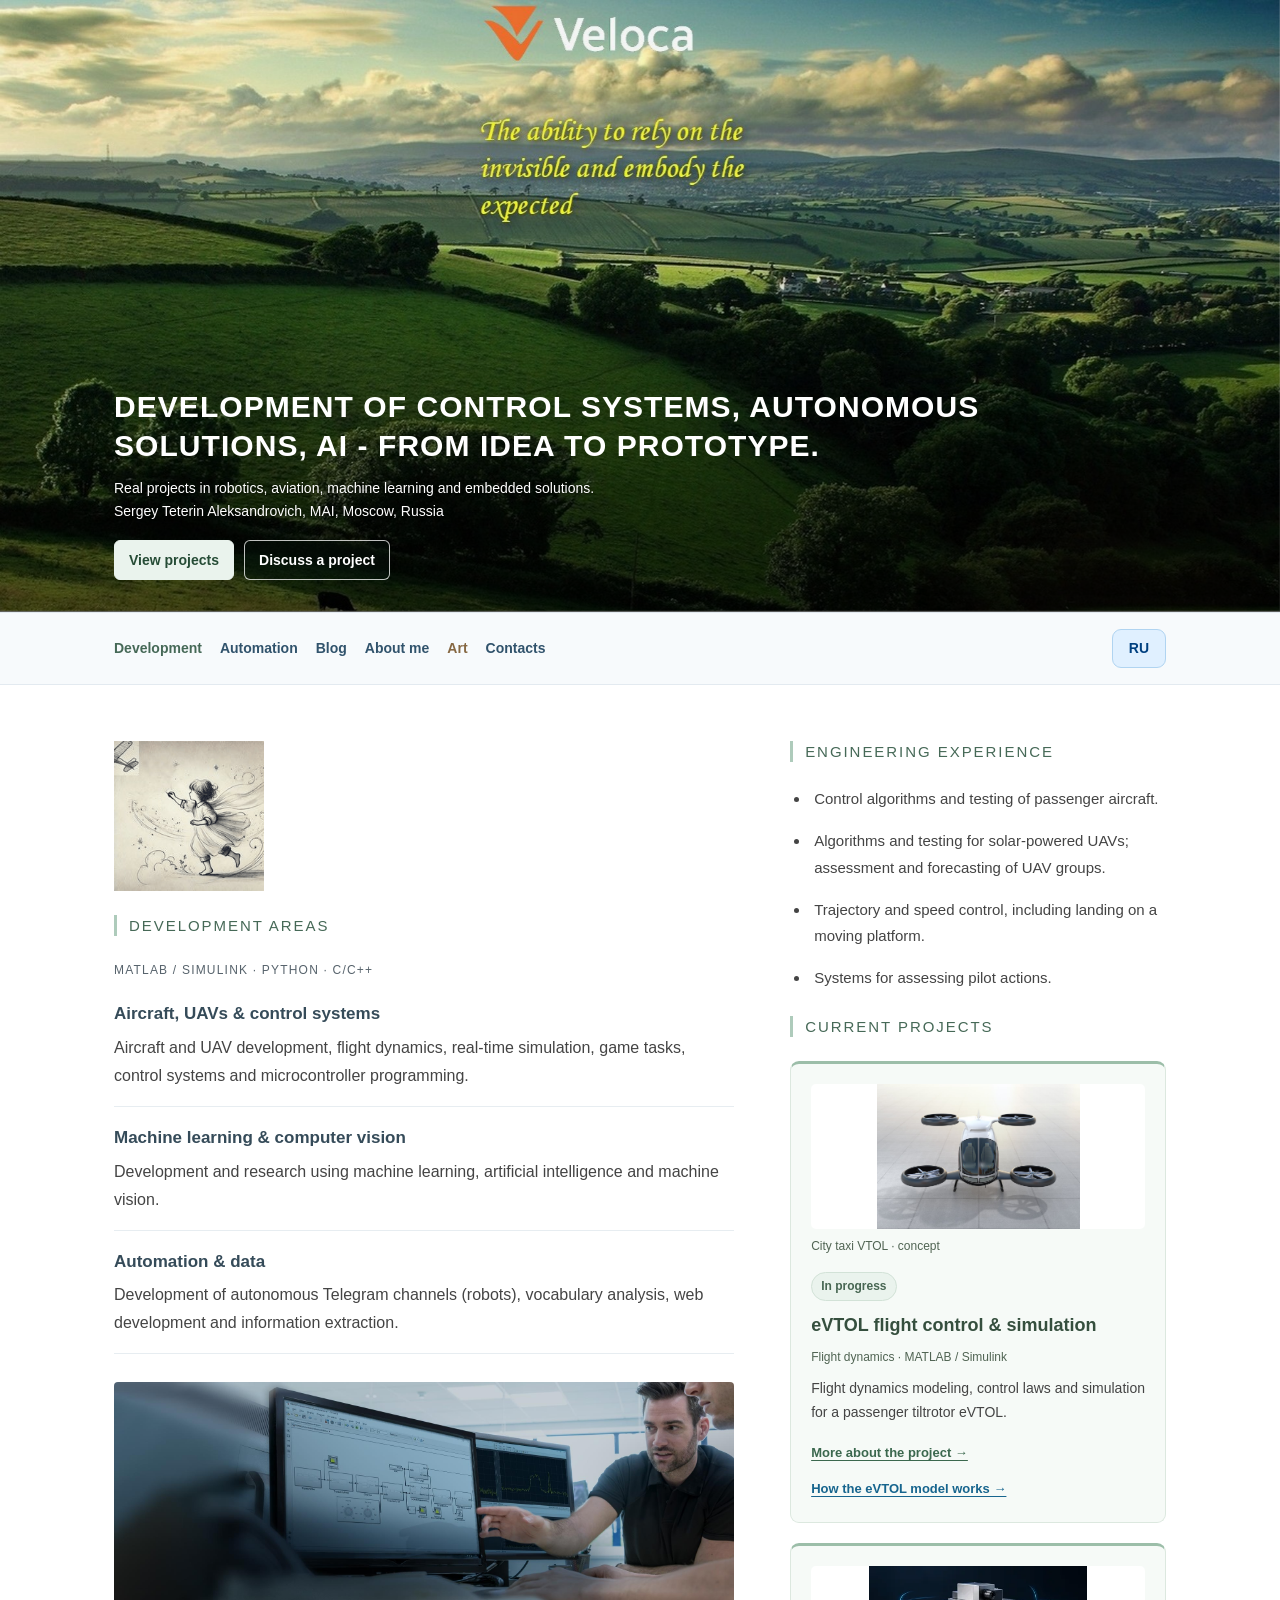
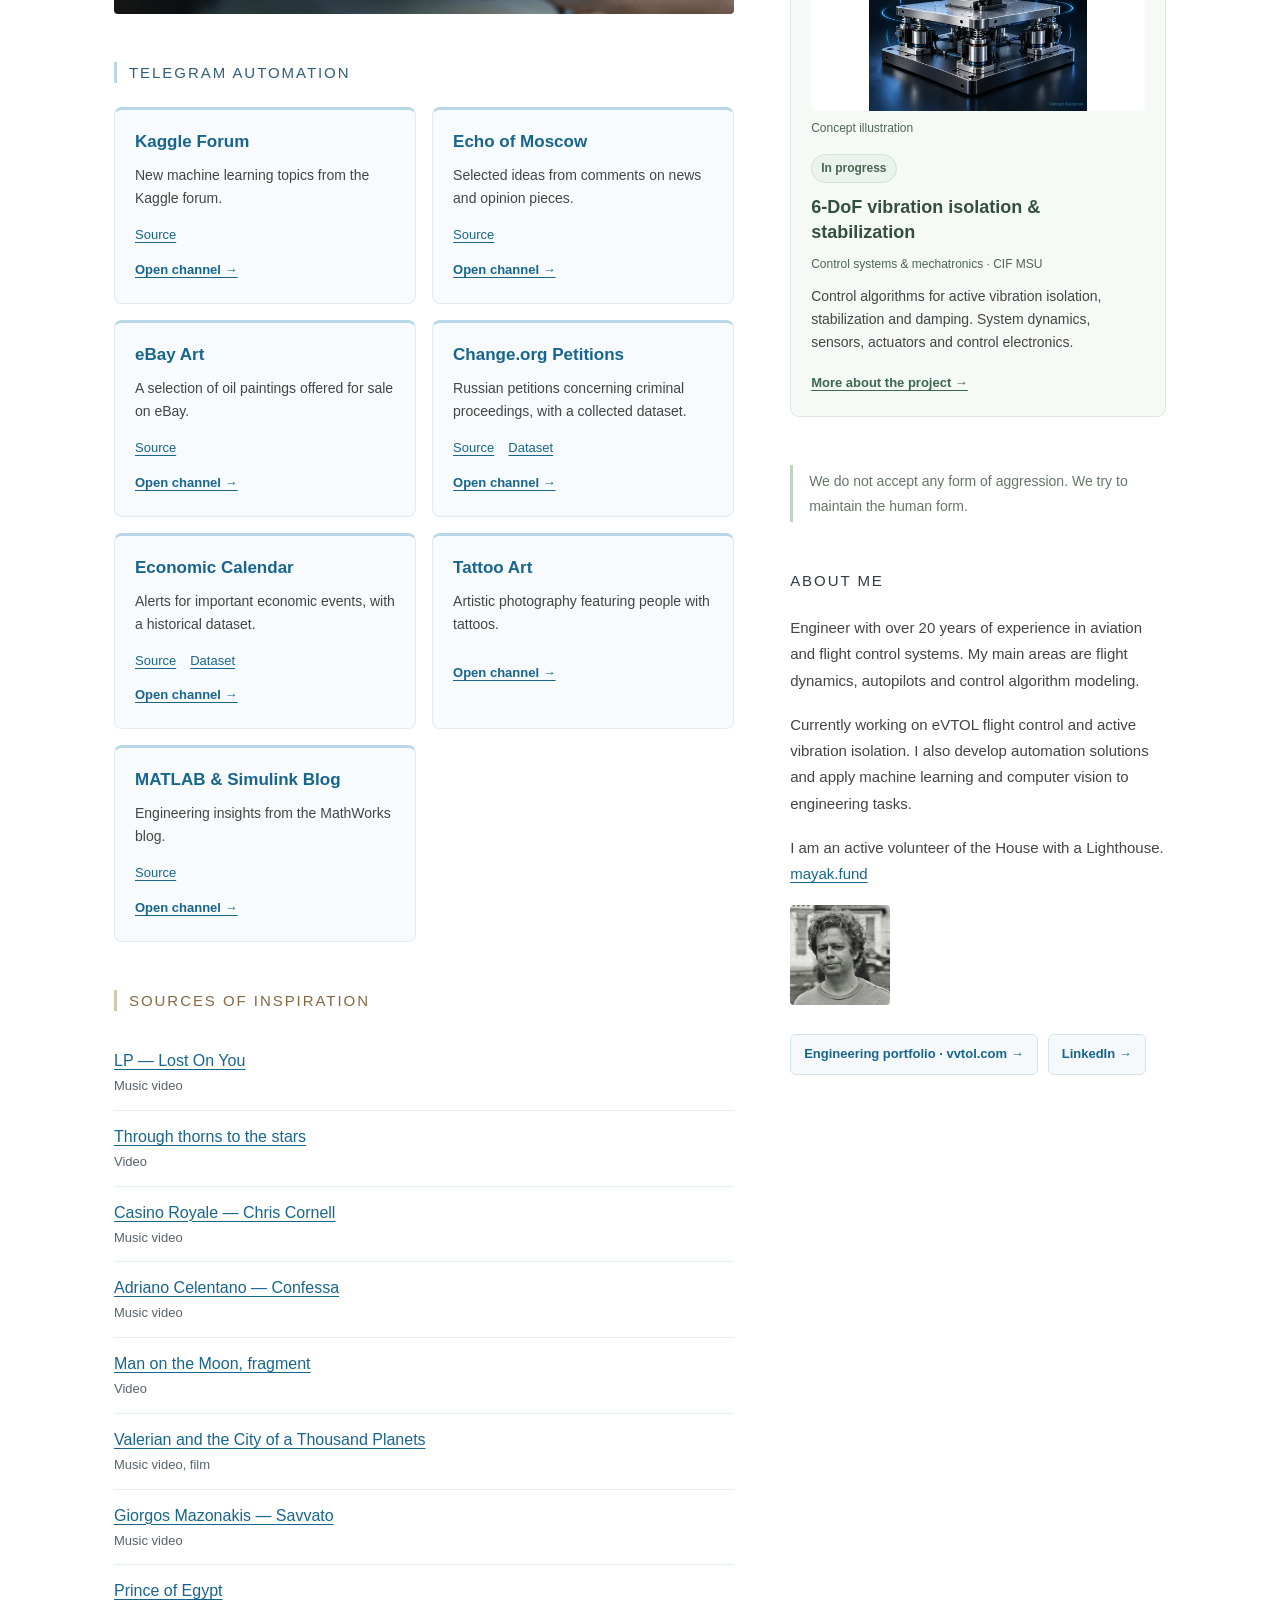
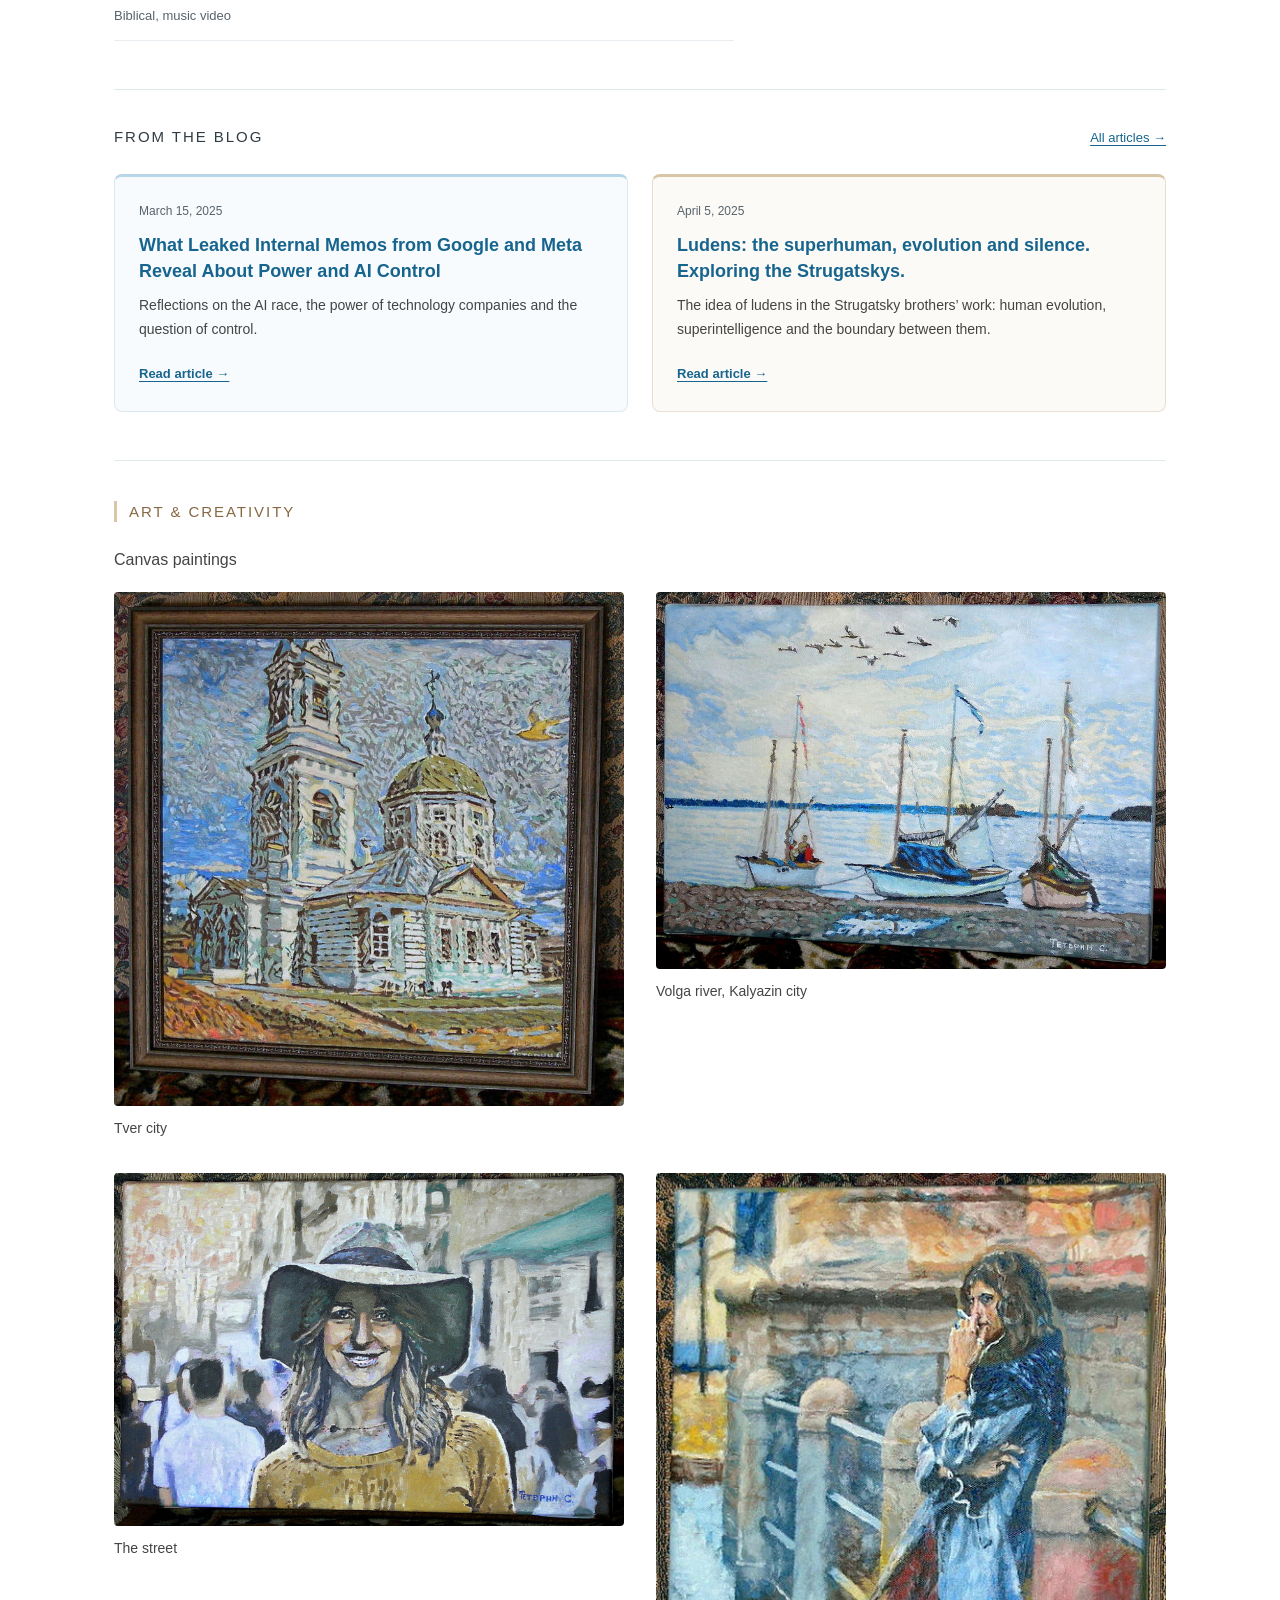
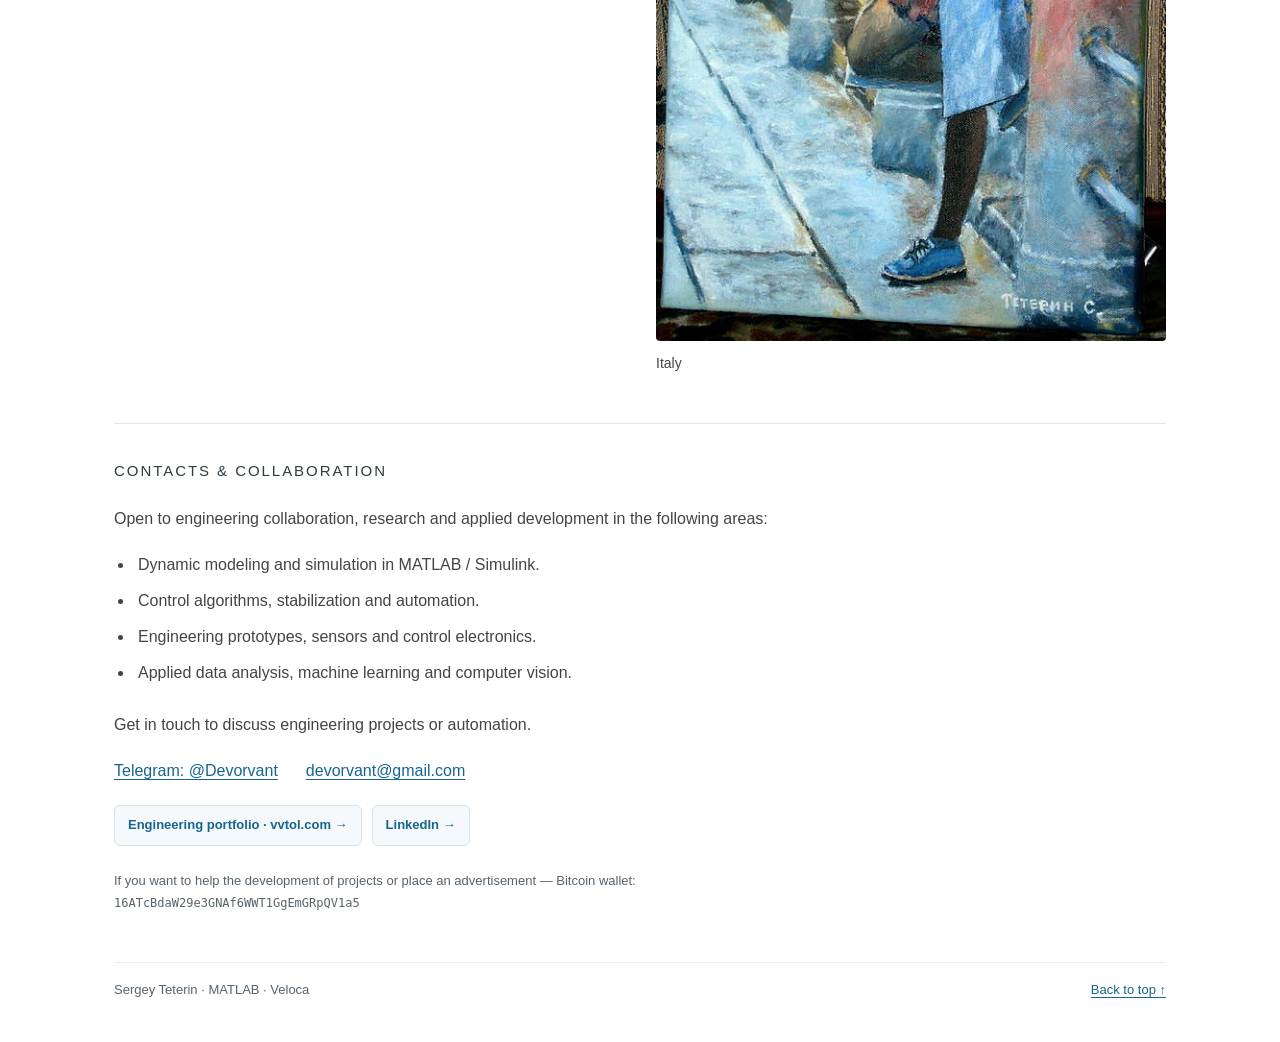
==== commit 96e33f4c: "Promote redesigned site to root and archive previous homepage in preview" ====
--- a/index.html
+++ b/index.html
@@ -1,10 +1,47 @@
-<!doctype html>
-<html lang="en">
-<head>
-  <meta http-equiv="refresh" content="0; url=https://devorvant.ru/index_en.html">
-  <title>Redirecting…</title>
-</head>
-<body>
-  <p>Redirecting to English version… <a href="https://devorvant.ru/index_en.html">click here</a>.</p>
-</body>
-</html>
+<!DOCTYPE html>
+<html lang="en" class="js svg background-fixed"><head>
+<meta charset="utf-8"><meta name="viewport" content="width=device-width, initial-scale=1">
+<meta name="description" content="Applied engineering and MATLAB projects including autonomous systems, robotics, eVTOL, VTOL and urban mobility innovations.">
+<meta name="keywords" content="MATLAB, robotics, engineering, eVTOL, VTOL, telemetry, autonomous systems, urban mobility, vertical takeoff and landing">
+<title>APPLIED DEVELOPMENT IN MATLAB - Sergey Teterin Aleksandrovich, MAI, Moscow, Russia</title>
+<link rel="stylesheet" href="./index_files/autoptimize_2d1991336b09edf685e701006bbf373f.css">
+<link rel="stylesheet" href="./preview-home.css?v=e96e551a4a47">
+<link rel="canonical" href="https://matlabwork.com/index.html">
+</head><body class="home blog wp-embed-responsive group-blog hfeed has-header-image has-sidebar colors-light">
+<div id="page" class="site"><a class="skip-link screen-reader-text" href="#work">Skip to content</a>
+<header id="masthead" class="site-header" role="banner"><div class="custom-header" style="margin-bottom: 0px;"><div class="custom-header-media"><div id="wp-custom-header" class="wp-custom-header">
+<img src="./index_files/mres_cover_2_v.jpg" width="1500" height="1031" alt="Разработка в Matlab"></div></div><div class="site-branding" style="margin-bottom: 121px;"><div class="wrap"><div class="site-branding-text"><h1 class="site-title"><a href="index.html" rel="home">Development of control systems, autonomous solutions, AI - from idea to prototype.</a></h1><p class="site-description">Real projects in robotics, aviation, machine learning and embedded solutions. <br> 
+Sergey Teterin Aleksandrovich, MAI, Moscow, Russia</p><div class="mw-hero-actions"><a class="mw-hero-primary" href="#current">View projects</a><a href="#contacts">Discuss a project</a></div></div></div></div></div>
+<div class="navigation-top mw-navigation"><div class="wrap"><nav class="mw-nav" aria-label="Main navigation"><ul><li><a href="#work">Development</a></li><li><a href="#automation">Automation</a></li><li><a href="blog_en.html">Blog</a></li><li><a href="#about">About me</a></li><li><a href="#art">Art</a></li><li><a href="#contacts">Contacts</a></li></ul><a class="mw-language" href="index_en.html" lang="ru">RU</a></nav></div></div></header>
+<div class="site-content-contain mw-content"><main id="content" class="mw-body"><div class="mw-layout"><div>
+<section id="work" class="mw-section"><a class="mw-image-link" href="./index_files/dev1.jpg" target="_blank" rel="noopener noreferrer"><img class="mw-intro-image" src="./index_files/devv.gif" width="150" height="150" alt="Aviation and creativity"></a><h2>Development areas</h2><p class="mw-eyebrow">MATLAB / Simulink · Python · C/C++</p><ul class="mw-areas"><li><strong>Aircraft, UAVs &amp; control systems</strong>Aircraft and UAV development, flight dynamics, real-time simulation, game tasks, control systems and microcontroller programming.</li><li><strong>Machine learning &amp; computer vision</strong>Development and research using machine learning, artificial intelligence and machine vision.</li><li><strong>Automation &amp; data</strong>Development of autonomous Telegram channels (robots), vocabulary analysis, web development and information extraction.</li></ul><img class="mw-work-image" loading="lazy" src="./index_files/math.jpg" alt="Applied development"></section>
+<section id="automation" class="mw-section"><h2>Telegram automation</h2><div class="mw-bots"><article class="mw-bot"><h3><a href="https://t.me/Kaggle_Forum" target="_blank" rel="noopener noreferrer">Kaggle Forum</a></h3><p>New machine learning topics from the Kaggle forum.</p><div class="mw-bot-links"><a href="https://www.kaggle.com/general" target="_blank" rel="noopener noreferrer">Source</a></div><a class="mw-channel" href="https://t.me/Kaggle_Forum" target="_blank" rel="noopener noreferrer">Open channel →</a></article><article class="mw-bot"><h3><a href="https://t.me/Echo_msk_ru_0" target="_blank" rel="noopener noreferrer">Echo of Moscow</a></h3><p>Selected ideas from comments on news and opinion pieces.</p><div class="mw-bot-links"><a href="https://www.echo.msk.ru" target="_blank" rel="noopener noreferrer">Source</a></div><a class="mw-channel" href="https://t.me/Echo_msk_ru_0" target="_blank" rel="noopener noreferrer">Open channel →</a></article><article class="mw-bot"><h3><a href="https://t.me/ebay_art" target="_blank" rel="noopener noreferrer">eBay Art</a></h3><p>A selection of oil paintings offered for sale on eBay.</p><div class="mw-bot-links"><a href="https://www.ebay.com/sch/551/i.html?_from=R40&amp;_nkw=art&amp;Originality=Original&amp;Size=Medium%2520%2528up%2520to%252036in%252E%2529&amp;Medium=Oil&amp;_udhi=20000&amp;_udlo=10&amp;Style=Impressionism%7CImpressionist&amp;Region%2520of%2520Origin=Europe&amp;LH_BIN=1&amp;Subject=Seascape%252F%2520Nautical%7CLandscape%7CArchitecture%7CPortrait&amp;Features=Signed&amp;_dcat=551&amp;_sop=10&amp;_ipg=200&amp;rt=nc" target="_blank" rel="noopener noreferrer">Source</a></div><a class="mw-channel" href="https://t.me/ebay_art" target="_blank" rel="noopener noreferrer">Open channel →</a></article><article class="mw-bot"><h3><a href="https://t.me/Change_org_petition" target="_blank" rel="noopener noreferrer">Change.org Petitions</a></h3><p>Russian petitions concerning criminal proceedings, with a collected dataset.</p><div class="mw-bot-links"><a href="https://www.change.org" target="_blank" rel="noopener noreferrer">Source</a><a href="https://www.kaggle.com/devorvant/criminal-proceedings-petitions-changeorg-rusworld" target="_blank" rel="noopener noreferrer">Dataset</a></div><a class="mw-channel" href="https://t.me/Change_org_petition" target="_blank" rel="noopener noreferrer">Open channel →</a></article><article class="mw-bot"><h3><a href="https://t.me/econos" target="_blank" rel="noopener noreferrer">Economic Calendar</a></h3><p>Alerts for important economic events, with a historical dataset.</p><div class="mw-bot-links"><a href="https://www.investing.com/economic-calendar/" target="_blank" rel="noopener noreferrer">Source</a><a href="https://www.kaggle.com/devorvant/economic-calendar" target="_blank" rel="noopener noreferrer">Dataset</a></div><a class="mw-channel" href="https://t.me/econos" target="_blank" rel="noopener noreferrer">Open channel →</a></article><article class="mw-bot"><h3><a href="https://t.me/tattoo_free_art_film" target="_blank" rel="noopener noreferrer">Tattoo Art</a></h3><p>Artistic photography featuring people with tattoos.</p><div class="mw-bot-links"></div><a class="mw-channel" href="https://t.me/tattoo_free_art_film" target="_blank" rel="noopener noreferrer">Open channel →</a></article><article class="mw-bot"><h3><a href="https://t.me/matlab_simulink_blog" target="_blank" rel="noopener noreferrer">MATLAB &amp; Simulink Blog</a></h3><p>Engineering insights from the MathWorks blog.</p><div class="mw-bot-links"><a href="https://blogs.mathworks.com/?s_tid=gn_mlc_blg" target="_blank" rel="noopener noreferrer">Source</a></div><a class="mw-channel" href="https://t.me/matlab_simulink_blog" target="_blank" rel="noopener noreferrer">Open channel →</a></article></div></section>
+<section id="inspiration" class="mw-section"><h2>Sources of inspiration</h2><ul class="mw-inspiration"><li><a href="https://youtu.be/BoqSYM4ZS-E?feature=shared" target="_blank" rel="noopener noreferrer">LP — Lost On You</a><span>Music video</span></li><li><a href="https://youtu.be/EDvFUXXsrDg?feature=shared" target="_blank" rel="noopener noreferrer">Through thorns to the stars</a><span>Video</span></li><li><a href="https://youtu.be/YnzgdBAKyJo?feature=shared" target="_blank" rel="noopener noreferrer">Casino Royale — Chris Cornell</a><span>Music video</span></li><li><a href="https://www.youtube.com/watch?v=78NELYY11Vw" target="_blank" rel="noopener noreferrer">Adriano Celentano — Confessa</a><span>Music video</span></li><li><a href="https://youtu.be/rPhLOrJqdvY?feature=shared" target="_blank" rel="noopener noreferrer">Man on the Moon, fragment</a><span>Video</span></li><li><a href="https://youtu.be/IWHAc65krLM?feature=shared" target="_blank" rel="noopener noreferrer">Valerian and the City of a Thousand Planets</a><span>Music video, film</span></li><li><a href="https://youtu.be/spn9hW3PQnw?feature=shared" target="_blank" rel="noopener noreferrer">Giorgos Mazonakis — Savvato</a><span>Music video</span></li><li><a href="https://www.youtube.com/watch?v=fQhcOJHTdb4" target="_blank" rel="noopener noreferrer">Prince of Egypt</a><span>Biblical, music video</span></li></ul></section>
+</div><aside aria-label="Projects and author">
+<section id="projects" class="mw-section"><h2>Engineering experience</h2><ul class="mw-project-list"><li>Control algorithms and testing of passenger aircraft.</li><li>Algorithms and testing for solar-powered UAVs; assessment and forecasting of UAV groups.</li><li>Trajectory and speed control, including landing on a moving platform.</li><li>Systems for assessing pilot actions.</li></ul><section id="current" class="mw-section"><h2>Current projects</h2><div class="mw-featured"><article class="mw-feature"><figure class="mw-feature-visual"><img loading="lazy" src="./index_files/VTOL.jpg" alt="eVTOL flight control &amp; simulation"><figcaption>City taxi VTOL · concept</figcaption></figure><div class="mw-feature-copy"><span class="mw-status">In progress</span><h3>eVTOL flight control &amp; simulation</h3><p class="mw-feature-meta">Flight dynamics · MATLAB / Simulink</p><p>Flight dynamics modeling, control laws and simulation for a passenger tiltrotor eVTOL.</p><a class="mw-feature-link" href="https://vvtol.com/#uav-autonomous" target="_blank" rel="noopener noreferrer" aria-label="More about the project →: eVTOL flight control &amp; simulation">More about the project →</a><br><a class="mw-demo-link" href="evtol-flight_en.html">How the eVTOL model works →</a></div></article><article class="mw-feature"><figure class="mw-feature-visual"><img loading="lazy" src="./vibration-preview.webp" alt="6-DoF vibration isolation &amp; stabilization"><figcaption>Concept illustration</figcaption></figure><div class="mw-feature-copy"><span class="mw-status">In progress</span><h3>6-DoF vibration isolation &amp; stabilization</h3><p class="mw-feature-meta">Control systems &amp; mechatronics · CIF MSU</p><p>Control algorithms for active vibration isolation, stabilization and damping. System dynamics, sensors, actuators and control electronics.</p><a class="mw-feature-link" href="https://vvtol.com/#active-vibration-isolation" target="_blank" rel="noopener noreferrer" aria-label="More about the project →: 6-DoF vibration isolation &amp; stabilization">More about the project →</a></div></article></div></section><p class="mw-statement">We do not accept any form of aggression. We try to maintain the human form.</p></section>
+<section id="about" class="mw-section mw-about"><h2>About me</h2><p>Engineer with over 20 years of experience in aviation and flight control systems. My main areas are flight dynamics, autopilots and control algorithm modeling.</p><p>Currently working on eVTOL flight control and active vibration isolation. I also develop automation solutions and apply machine learning and computer vision to engineering tasks.</p><p>I am an active volunteer of the House with a Lighthouse. <a href="https://mayak.fund" target="_blank" rel="noopener noreferrer">mayak.fund</a></p><img class="mw-portrait" loading="lazy" src="./index_files/photo_1.jpg" alt="Sergey Teterin"><div class="mw-profile-links"><a href="https://vvtol.com/" target="_blank" rel="noopener noreferrer">Engineering portfolio · vvtol.com →</a><a href="https://www.linkedin.com/in/devorvant/" target="_blank" rel="noopener noreferrer">LinkedIn →</a></div></section>
+</aside></div>
+<section id="blog" class="mw-section mw-blog"><div class="mw-section-heading"><h2>From the blog</h2><a href="blog_en.html">All articles →</a></div><div class="mw-blog-grid"><article class="mw-post mw-post-tech"><p class="mw-post-date">March 15, 2025</p><h3><a href="article3_en.html">What Leaked Internal Memos from Google and Meta Reveal About Power and AI Control</a></h3><p>Reflections on the AI race, the power of technology companies and the question of control.</p><a class="mw-read" href="article3_en.html" aria-label="Read article →: What Leaked Internal Memos from Google and Meta Reveal About Power and AI Control">Read article →</a></article><article class="mw-post mw-post-human"><p class="mw-post-date">April 5, 2025</p><h3><a href="article1_en.html">Ludens: the superhuman, evolution and silence. Exploring the Strugatskys.</a></h3><p>The idea of ludens in the Strugatsky brothers’ work: human evolution, superintelligence and the boundary between them.</p><a class="mw-read" href="article1_en.html" aria-label="Read article →: Ludens: the superhuman, evolution and silence. Exploring the Strugatskys.">Read article →</a></article></div></section>
+<section id="art" class="mw-section mw-art"><h2>Art & creativity</h2><p>Canvas paintings</p><div class="mw-gallery"><figure><a class="mw-image-link" href="./index_files/sw1.jpg" target="_blank" rel="noopener noreferrer"><img loading="lazy" src="./index_files/sw1.jpg" alt="Tver city"></a><figcaption>Tver city</figcaption></figure><figure><a class="mw-image-link" href="./index_files/sw2.jpg" target="_blank" rel="noopener noreferrer"><img loading="lazy" src="./index_files/sw2.jpg" alt="Volga river, Kalyazin city"></a><figcaption>Volga river, Kalyazin city</figcaption></figure><figure><a class="mw-image-link" href="./index_files/sw3.jpg" target="_blank" rel="noopener noreferrer"><img loading="lazy" src="./index_files/sw3.jpg" alt="The street"></a><figcaption>The street</figcaption></figure><figure><a class="mw-image-link" href="./index_files/sw4.jpg" target="_blank" rel="noopener noreferrer"><img loading="lazy" src="./index_files/sw4.jpg" alt="Italy"></a><figcaption>Italy</figcaption></figure></div></section>
+<section id="contacts" class="mw-section mw-contact"><h2>Contacts & collaboration</h2><p>Open to engineering collaboration, research and applied development in the following areas:</p><ul class="mw-collaboration"><li>Dynamic modeling and simulation in MATLAB / Simulink.</li><li>Control algorithms, stabilization and automation.</li><li>Engineering prototypes, sensors and control electronics.</li><li>Applied data analysis, machine learning and computer vision.</li></ul><p>Get in touch to discuss engineering projects or automation.</p><div class="mw-contact-links"><a href="https://t.me/Devorvant" target="_blank" rel="noopener noreferrer">Telegram: @Devorvant</a> <a href="mailto:devorvant@gmail.com">devorvant@gmail.com</a></div><div class="mw-profile-links"><a href="https://vvtol.com/" target="_blank" rel="noopener noreferrer">Engineering portfolio · vvtol.com →</a><a href="https://www.linkedin.com/in/devorvant/" target="_blank" rel="noopener noreferrer">LinkedIn →</a></div><div class="mw-support"><p>If you want to help the development of projects or place an advertisement — Bitcoin wallet:<code>16ATcBdaW29e3GNAf6WWT1GgEmGRpQV1a5</code></p></div></section>
+<footer class="mw-footer"><span>Sergey Teterin · MATLAB · Veloca</span><a href="#page">Back to top ↑</a></footer></main></div></div>
+<!-- Yandex.Metrika counter -->
+
+
+
+<script type="text/javascript" >
+   (function(m,e,t,r,i,k,a){m[i]=m[i]||function(){(m[i].a=m[i].a||[]).push(arguments)};
+   m[i].l=1*new Date();
+   for (var j = 0; j < document.scripts.length; j++) {if (document.scripts[j].src === r) { return; }}
+   k=e.createElement(t),a=e.getElementsByTagName(t)[0],k.async=1,k.src=r,a.parentNode.insertBefore(k,a)})
+   (window, document, "script", "https://mc.yandex.ru/metrika/tag.js", "ym");
+
+   ym(98195976, "init", {
+        clickmap:true,
+        trackLinks:true,
+        accurateTrackBounce:true
+   });
+</script>
+<noscript><div><img src="https://mc.yandex.ru/watch/98195976" style="position:absolute; left:-9999px;" alt="" /></div></noscript>
+<!-- /Yandex.Metrika counter -->
+</body></html>
--- a/index_files/autoptimize_2d1991336b09edf685e701006bbf373f.css
+++ b/index_files/autoptimize_2d1991336b09edf685e701006bbf373f.css
@@ -0,0 +1,41 @@
+@import url(https://fonts.googleapis.com/css?family=Rubik:400,500);
+img.wp-smiley,img.emoji{display:inline !important;border:none !important;box-shadow:none !important;height:1em !important;width:1em !important;margin:0 .07em !important;vertical-align:-.1em !important;background:0 0 !important;padding:0 !important}
+.wp-block-audio figcaption{margin-top:.5em;margin-bottom:1em}.wp-block-audio audio{width:100%;min-width:300px}.wp-block-button{color:#fff}.wp-block-button.aligncenter{text-align:center}.wp-block-button.alignright{text-align:right}.wp-block-button__link{background-color:#32373c;border:none;border-radius:28px;box-shadow:none;color:inherit;cursor:pointer;display:inline-block;font-size:18px;margin:0;padding:12px 24px;text-align:center;text-decoration:none;overflow-wrap:break-word}.wp-block-button__link:active,.wp-block-button__link:focus,.wp-block-button__link:hover,.wp-block-button__link:visited{color:inherit}.wp-gs .wp-block-button__link:not(.has-background){background-color:var(--wp-block-core-button--color--background,var(--wp-color--primary,#32373c))}.is-style-squared .wp-block-button__link{border-radius:0}.no-border-radius.wp-block-button__link{border-radius:0!important}.is-style-outline{color:#32373c}.is-style-outline .wp-block-button__link{background-color:transparent;border:2px solid}.wp-block-buttons .wp-block-button{display:inline-block;margin:4px}.wp-block-buttons.aligncenter,.wp-block-calendar{text-align:center}.wp-block-calendar tbody td,.wp-block-calendar th{padding:4px;border:1px solid #e2e4e7}.wp-block-calendar tfoot td{border:none}.wp-block-calendar table{width:100%;border-collapse:collapse;font-family:-apple-system,BlinkMacSystemFont,Segoe UI,Roboto,Oxygen-Sans,Ubuntu,Cantarell,Helvetica Neue,sans-serif}.wp-block-calendar table th{font-weight:400;background:#edeff0}.wp-block-calendar a{text-decoration:underline}.wp-block-calendar tfoot a{color:#00739c}.wp-block-calendar table caption,.wp-block-calendar table tbody{color:#40464d}.wp-block-categories.alignleft{margin-right:2em}.wp-block-categories.alignright{margin-left:2em}.wp-block-columns{display:flex;margin-bottom:28px;flex-wrap:wrap}@media (min-width:782px){.wp-block-columns{flex-wrap:nowrap}}.wp-block-columns.has-background{padding:20px 30px}.wp-block-column{flex-grow:1;min-width:0;word-break:break-word;overflow-wrap:break-word}@media (max-width:599px){.wp-block-column{flex-basis:100%!important}}@media (min-width:600px) and (max-width:781px){.wp-block-column{flex-basis:calc(50% - 16px)!important;flex-grow:0}.wp-block-column:nth-child(2n){margin-left:32px}}@media (min-width:782px){.wp-block-column{flex-basis:0;flex-grow:1}.wp-block-column[style]{flex-grow:0}.wp-block-column:not(:first-child){margin-left:32px}}.wp-block-columns.are-vertically-aligned-top{align-items:flex-start}.wp-block-columns.are-vertically-aligned-center{align-items:center}.wp-block-columns.are-vertically-aligned-bottom{align-items:flex-end}.wp-block-column.is-vertically-aligned-top{align-self:flex-start}.wp-block-column.is-vertically-aligned-center{-ms-grid-row-align:center;align-self:center}.wp-block-column.is-vertically-aligned-bottom{align-self:flex-end}.wp-block-column.is-vertically-aligned-bottom,.wp-block-column.is-vertically-aligned-center,.wp-block-column.is-vertically-aligned-top{width:100%}.wp-block-cover,.wp-block-cover-image{position:relative;background-color:#000;background-size:cover;background-position:50%;min-height:430px;height:100%;width:100%;display:flex;justify-content:center;align-items:center;overflow:hidden}.wp-block-cover-image.has-parallax,.wp-block-cover.has-parallax{background-attachment:fixed}@supports (-webkit-overflow-scrolling:touch){.wp-block-cover-image.has-parallax,.wp-block-cover.has-parallax{background-attachment:scroll}}@media (prefers-reduced-motion:reduce){.wp-block-cover-image.has-parallax,.wp-block-cover.has-parallax{background-attachment:scroll}}.wp-block-cover-image.has-background-dim:before,.wp-block-cover.has-background-dim:before{content:"";background-color:inherit}.wp-block-cover-image.has-background-dim:not(.has-background-gradient):before,.wp-block-cover-image .wp-block-cover__gradient-background,.wp-block-cover.has-background-dim:not(.has-background-gradient):before,.wp-block-cover .wp-block-cover__gradient-background{position:absolute;top:0;left:0;bottom:0;right:0;z-index:1}.wp-block-cover-image.has-background-dim:not(.has-background-gradient):before,.wp-block-cover-image .wp-block-cover__gradient-background,.wp-block-cover.has-background-dim:not(.has-background-gradient):before,.wp-block-cover .wp-block-cover__gradient-background{opacity:.5}.wp-block-cover-image.has-background-dim.has-background-dim-10:not(.has-background-gradient):before,.wp-block-cover.has-background-dim.has-background-dim-10:not(.has-background-gradient):before{opacity:.1}.wp-block-cover-image.has-background-dim.has-background-dim-10 .wp-block-cover__gradient-background,.wp-block-cover.has-background-dim.has-background-dim-10 .wp-block-cover__gradient-background{opacity:.1}.wp-block-cover-image.has-background-dim.has-background-dim-20:not(.has-background-gradient):before,.wp-block-cover.has-background-dim.has-background-dim-20:not(.has-background-gradient):before{opacity:.2}.wp-block-cover-image.has-background-dim.has-background-dim-20 .wp-block-cover__gradient-background,.wp-block-cover.has-background-dim.has-background-dim-20 .wp-block-cover__gradient-background{opacity:.2}.wp-block-cover-image.has-background-dim.has-background-dim-30:not(.has-background-gradient):before,.wp-block-cover.has-background-dim.has-background-dim-30:not(.has-background-gradient):before{opacity:.3}.wp-block-cover-image.has-background-dim.has-background-dim-30 .wp-block-cover__gradient-background,.wp-block-cover.has-background-dim.has-background-dim-30 .wp-block-cover__gradient-background{opacity:.3}.wp-block-cover-image.has-background-dim.has-background-dim-40:not(.has-background-gradient):before,.wp-block-cover.has-background-dim.has-background-dim-40:not(.has-background-gradient):before{opacity:.4}.wp-block-cover-image.has-background-dim.has-background-dim-40 .wp-block-cover__gradient-background,.wp-block-cover.has-background-dim.has-background-dim-40 .wp-block-cover__gradient-background{opacity:.4}.wp-block-cover-image.has-background-dim.has-background-dim-50:not(.has-background-gradient):before,.wp-block-cover.has-background-dim.has-background-dim-50:not(.has-background-gradient):before{opacity:.5}.wp-block-cover-image.has-background-dim.has-background-dim-50 .wp-block-cover__gradient-background,.wp-block-cover.has-background-dim.has-background-dim-50 .wp-block-cover__gradient-background{opacity:.5}.wp-block-cover-image.has-background-dim.has-background-dim-60:not(.has-background-gradient):before,.wp-block-cover.has-background-dim.has-background-dim-60:not(.has-background-gradient):before{opacity:.6}.wp-block-cover-image.has-background-dim.has-background-dim-60 .wp-block-cover__gradient-background,.wp-block-cover.has-background-dim.has-background-dim-60 .wp-block-cover__gradient-background{opacity:.6}.wp-block-cover-image.has-background-dim.has-background-dim-70:not(.has-background-gradient):before,.wp-block-cover.has-background-dim.has-background-dim-70:not(.has-background-gradient):before{opacity:.7}.wp-block-cover-image.has-background-dim.has-background-dim-70 .wp-block-cover__gradient-background,.wp-block-cover.has-background-dim.has-background-dim-70 .wp-block-cover__gradient-background{opacity:.7}.wp-block-cover-image.has-background-dim.has-background-dim-80:not(.has-background-gradient):before,.wp-block-cover.has-background-dim.has-background-dim-80:not(.has-background-gradient):before{opacity:.8}.wp-block-cover-image.has-background-dim.has-background-dim-80 .wp-block-cover__gradient-background,.wp-block-cover.has-background-dim.has-background-dim-80 .wp-block-cover__gradient-background{opacity:.8}.wp-block-cover-image.has-background-dim.has-background-dim-90:not(.has-background-gradient):before,.wp-block-cover.has-background-dim.has-background-dim-90:not(.has-background-gradient):before{opacity:.9}.wp-block-cover-image.has-background-dim.has-background-dim-90 .wp-block-cover__gradient-background,.wp-block-cover.has-background-dim.has-background-dim-90 .wp-block-cover__gradient-background{opacity:.9}.wp-block-cover-image.has-background-dim.has-background-dim-100:not(.has-background-gradient):before,.wp-block-cover.has-background-dim.has-background-dim-100:not(.has-background-gradient):before{opacity:1}.wp-block-cover-image.has-background-dim.has-background-dim-100 .wp-block-cover__gradient-background,.wp-block-cover.has-background-dim.has-background-dim-100 .wp-block-cover__gradient-background{opacity:1}.wp-block-cover-image.alignleft,.wp-block-cover-image.alignright,.wp-block-cover.alignleft,.wp-block-cover.alignright{max-width:290px;width:100%}.wp-block-cover-image:after,.wp-block-cover:after{display:block;content:"";font-size:0;min-height:inherit}@supports ((position:-webkit-sticky) or (position:sticky)){.wp-block-cover-image:after,.wp-block-cover:after{content:none}}.wp-block-cover-image.aligncenter,.wp-block-cover-image.alignleft,.wp-block-cover-image.alignright,.wp-block-cover.aligncenter,.wp-block-cover.alignleft,.wp-block-cover.alignright{display:flex}.wp-block-cover-image .wp-block-cover__inner-container,.wp-block-cover .wp-block-cover__inner-container{width:calc(100% - 70px);z-index:1;color:#f8f9f9}.wp-block-cover-image .wp-block-subhead:not(.has-text-color),.wp-block-cover-image h1:not(.has-text-color),.wp-block-cover-image h2:not(.has-text-color),.wp-block-cover-image h3:not(.has-text-color),.wp-block-cover-image h4:not(.has-text-color),.wp-block-cover-image h5:not(.has-text-color),.wp-block-cover-image h6:not(.has-text-color),.wp-block-cover-image p:not(.has-text-color),.wp-block-cover .wp-block-subhead:not(.has-text-color),.wp-block-cover h1:not(.has-text-color),.wp-block-cover h2:not(.has-text-color),.wp-block-cover h3:not(.has-text-color),.wp-block-cover h4:not(.has-text-color),.wp-block-cover h5:not(.has-text-color),.wp-block-cover h6:not(.has-text-color),.wp-block-cover p:not(.has-text-color){color:inherit}.wp-block-cover__video-background{position:absolute;top:50%;left:50%;transform:translateX(-50%) translateY(-50%);width:100%;height:100%;z-index:0;object-fit:cover}.wp-block-cover-image-text,.wp-block-cover-text,section.wp-block-cover-image h2{color:#fff}.wp-block-cover-image-text a,.wp-block-cover-image-text a:active,.wp-block-cover-image-text a:focus,.wp-block-cover-image-text a:hover,.wp-block-cover-text a,.wp-block-cover-text a:active,.wp-block-cover-text a:focus,.wp-block-cover-text a:hover,section.wp-block-cover-image h2 a,section.wp-block-cover-image h2 a:active,section.wp-block-cover-image h2 a:focus,section.wp-block-cover-image h2 a:hover{color:#fff}.wp-block-cover-image .wp-block-cover.has-left-content{justify-content:flex-start}.wp-block-cover-image .wp-block-cover.has-right-content{justify-content:flex-end}.wp-block-cover-image.has-left-content .wp-block-cover-image-text,.wp-block-cover.has-left-content .wp-block-cover-text,section.wp-block-cover-image.has-left-content>h2{margin-left:0;text-align:left}.wp-block-cover-image.has-right-content .wp-block-cover-image-text,.wp-block-cover.has-right-content .wp-block-cover-text,section.wp-block-cover-image.has-right-content>h2{margin-right:0;text-align:right}.wp-block-cover-image .wp-block-cover-image-text,.wp-block-cover .wp-block-cover-text,section.wp-block-cover-image>h2{font-size:2em;line-height:1.25;z-index:1;margin-bottom:0;max-width:580px;padding:14px;text-align:center}.block-editor-block-list__block[data-type="core/embed"][data-align=left],.block-editor-block-list__block[data-type="core/embed"][data-align=right],.wp-block-embed.alignleft,.wp-block-embed.alignright{max-width:360px;width:100%}.wp-block-embed{margin-bottom:1em}.wp-block-embed figcaption{margin-top:.5em;margin-bottom:1em}.wp-embed-responsive .wp-block-embed.wp-embed-aspect-1-1 .wp-block-embed__wrapper,.wp-embed-responsive .wp-block-embed.wp-embed-aspect-1-2 .wp-block-embed__wrapper,.wp-embed-responsive .wp-block-embed.wp-embed-aspect-4-3 .wp-block-embed__wrapper,.wp-embed-responsive .wp-block-embed.wp-embed-aspect-9-16 .wp-block-embed__wrapper,.wp-embed-responsive .wp-block-embed.wp-embed-aspect-16-9 .wp-block-embed__wrapper,.wp-embed-responsive .wp-block-embed.wp-embed-aspect-18-9 .wp-block-embed__wrapper,.wp-embed-responsive .wp-block-embed.wp-embed-aspect-21-9 .wp-block-embed__wrapper{position:relative}.wp-embed-responsive .wp-block-embed.wp-embed-aspect-1-1 .wp-block-embed__wrapper:before,.wp-embed-responsive .wp-block-embed.wp-embed-aspect-1-2 .wp-block-embed__wrapper:before,.wp-embed-responsive .wp-block-embed.wp-embed-aspect-4-3 .wp-block-embed__wrapper:before,.wp-embed-responsive .wp-block-embed.wp-embed-aspect-9-16 .wp-block-embed__wrapper:before,.wp-embed-responsive .wp-block-embed.wp-embed-aspect-16-9 .wp-block-embed__wrapper:before,.wp-embed-responsive .wp-block-embed.wp-embed-aspect-18-9 .wp-block-embed__wrapper:before,.wp-embed-responsive .wp-block-embed.wp-embed-aspect-21-9 .wp-block-embed__wrapper:before{content:"";display:block;padding-top:50%}.wp-embed-responsive .wp-block-embed.wp-embed-aspect-1-1 .wp-block-embed__wrapper iframe,.wp-embed-responsive .wp-block-embed.wp-embed-aspect-1-2 .wp-block-embed__wrapper iframe,.wp-embed-responsive .wp-block-embed.wp-embed-aspect-4-3 .wp-block-embed__wrapper iframe,.wp-embed-responsive .wp-block-embed.wp-embed-aspect-9-16 .wp-block-embed__wrapper iframe,.wp-embed-responsive .wp-block-embed.wp-embed-aspect-16-9 .wp-block-embed__wrapper iframe,.wp-embed-responsive .wp-block-embed.wp-embed-aspect-18-9 .wp-block-embed__wrapper iframe,.wp-embed-responsive .wp-block-embed.wp-embed-aspect-21-9 .wp-block-embed__wrapper iframe{position:absolute;top:0;right:0;bottom:0;left:0;width:100%;height:100%}.wp-embed-responsive .wp-block-embed.wp-embed-aspect-21-9 .wp-block-embed__wrapper:before{padding-top:42.85%}.wp-embed-responsive .wp-block-embed.wp-embed-aspect-18-9 .wp-block-embed__wrapper:before{padding-top:50%}.wp-embed-responsive .wp-block-embed.wp-embed-aspect-16-9 .wp-block-embed__wrapper:before{padding-top:56.25%}.wp-embed-responsive .wp-block-embed.wp-embed-aspect-4-3 .wp-block-embed__wrapper:before{padding-top:75%}.wp-embed-responsive .wp-block-embed.wp-embed-aspect-1-1 .wp-block-embed__wrapper:before{padding-top:100%}.wp-embed-responsive .wp-block-embed.wp-embed-aspect-9-16 .wp-block-embed__wrapper:before{padding-top:177.78%}.wp-embed-responsive .wp-block-embed.wp-embed-aspect-1-2 .wp-block-embed__wrapper:before{padding-top:200%}.wp-block-file{margin-bottom:1.5em}.wp-block-file.aligncenter{text-align:center}.wp-block-file.alignright{text-align:right}.wp-block-file .wp-block-file__button{background:#32373c;border-radius:2em;color:#fff;font-size:13px;padding:.5em 1em}.wp-block-file a.wp-block-file__button{text-decoration:none}.wp-block-file a.wp-block-file__button:active,.wp-block-file a.wp-block-file__button:focus,.wp-block-file a.wp-block-file__button:hover,.wp-block-file a.wp-block-file__button:visited{box-shadow:none;color:#fff;opacity:.85;text-decoration:none}.wp-block-file *+.wp-block-file__button{margin-left:.75em}.blocks-gallery-grid,.wp-block-gallery{display:flex;flex-wrap:wrap;list-style-type:none;padding:0;margin:0}.blocks-gallery-grid .blocks-gallery-image,.blocks-gallery-grid .blocks-gallery-item,.wp-block-gallery .blocks-gallery-image,.wp-block-gallery .blocks-gallery-item{margin:0 16px 16px 0;display:flex;flex-grow:1;flex-direction:column;justify-content:center;position:relative}.blocks-gallery-grid .blocks-gallery-image figure,.blocks-gallery-grid .blocks-gallery-item figure,.wp-block-gallery .blocks-gallery-image figure,.wp-block-gallery .blocks-gallery-item figure{margin:0;height:100%}@supports ((position:-webkit-sticky) or (position:sticky)){.blocks-gallery-grid .blocks-gallery-image figure,.blocks-gallery-grid .blocks-gallery-item figure,.wp-block-gallery .blocks-gallery-image figure,.wp-block-gallery .blocks-gallery-item figure{display:flex;align-items:flex-end;justify-content:flex-start}}.blocks-gallery-grid .blocks-gallery-image img,.blocks-gallery-grid .blocks-gallery-item img,.wp-block-gallery .blocks-gallery-image img,.wp-block-gallery .blocks-gallery-item img{display:block;max-width:100%;height:auto;width:100%}@supports ((position:-webkit-sticky) or (position:sticky)){.blocks-gallery-grid .blocks-gallery-image img,.blocks-gallery-grid .blocks-gallery-item img,.wp-block-gallery .blocks-gallery-image img,.wp-block-gallery .blocks-gallery-item img{width:auto}}.blocks-gallery-grid .blocks-gallery-image figcaption,.blocks-gallery-grid .blocks-gallery-item figcaption,.wp-block-gallery .blocks-gallery-image figcaption,.wp-block-gallery .blocks-gallery-item figcaption{position:absolute;bottom:0;width:100%;max-height:100%;overflow:auto;padding:40px 10px 9px;color:#fff;text-align:center;font-size:13px;background:linear-gradient(0deg,rgba(0,0,0,.7),rgba(0,0,0,.3) 70%,transparent)}.blocks-gallery-grid .blocks-gallery-image figcaption img,.blocks-gallery-grid .blocks-gallery-item figcaption img,.wp-block-gallery .blocks-gallery-image figcaption img,.wp-block-gallery .blocks-gallery-item figcaption img{display:inline}.blocks-gallery-grid.is-cropped .blocks-gallery-image a,.blocks-gallery-grid.is-cropped .blocks-gallery-image img,.blocks-gallery-grid.is-cropped .blocks-gallery-item a,.blocks-gallery-grid.is-cropped .blocks-gallery-item img,.wp-block-gallery.is-cropped .blocks-gallery-image a,.wp-block-gallery.is-cropped .blocks-gallery-image img,.wp-block-gallery.is-cropped .blocks-gallery-item a,.wp-block-gallery.is-cropped .blocks-gallery-item img{width:100%}@supports ((position:-webkit-sticky) or (position:sticky)){.blocks-gallery-grid.is-cropped .blocks-gallery-image a,.blocks-gallery-grid.is-cropped .blocks-gallery-image img,.blocks-gallery-grid.is-cropped .blocks-gallery-item a,.blocks-gallery-grid.is-cropped .blocks-gallery-item img,.wp-block-gallery.is-cropped .blocks-gallery-image a,.wp-block-gallery.is-cropped .blocks-gallery-image img,.wp-block-gallery.is-cropped .blocks-gallery-item a,.wp-block-gallery.is-cropped .blocks-gallery-item img{height:100%;flex:1;object-fit:cover}}.blocks-gallery-grid .blocks-gallery-image,.blocks-gallery-grid .blocks-gallery-item,.wp-block-gallery .blocks-gallery-image,.wp-block-gallery .blocks-gallery-item{width:calc((100% - 16px)/2)}.blocks-gallery-grid .blocks-gallery-image:nth-of-type(2n),.blocks-gallery-grid .blocks-gallery-item:nth-of-type(2n),.wp-block-gallery .blocks-gallery-image:nth-of-type(2n),.wp-block-gallery .blocks-gallery-item:nth-of-type(2n){margin-right:0}.blocks-gallery-grid.columns-1 .blocks-gallery-image,.blocks-gallery-grid.columns-1 .blocks-gallery-item,.wp-block-gallery.columns-1 .blocks-gallery-image,.wp-block-gallery.columns-1 .blocks-gallery-item{width:100%;margin-right:0}@media (min-width:600px){.blocks-gallery-grid.columns-3 .blocks-gallery-image,.blocks-gallery-grid.columns-3 .blocks-gallery-item,.wp-block-gallery.columns-3 .blocks-gallery-image,.wp-block-gallery.columns-3 .blocks-gallery-item{width:calc((100% - 32px)/3);margin-right:16px}@supports (-ms-ime-align:auto){.blocks-gallery-grid.columns-3 .blocks-gallery-image,.blocks-gallery-grid.columns-3 .blocks-gallery-item,.wp-block-gallery.columns-3 .blocks-gallery-image,.wp-block-gallery.columns-3 .blocks-gallery-item{width:calc((100% - 32px)/3 - 1px)}}.blocks-gallery-grid.columns-4 .blocks-gallery-image,.blocks-gallery-grid.columns-4 .blocks-gallery-item,.wp-block-gallery.columns-4 .blocks-gallery-image,.wp-block-gallery.columns-4 .blocks-gallery-item{width:calc((100% - 48px)/4);margin-right:16px}@supports (-ms-ime-align:auto){.blocks-gallery-grid.columns-4 .blocks-gallery-image,.blocks-gallery-grid.columns-4 .blocks-gallery-item,.wp-block-gallery.columns-4 .blocks-gallery-image,.wp-block-gallery.columns-4 .blocks-gallery-item{width:calc((100% - 48px)/4 - 1px)}}.blocks-gallery-grid.columns-5 .blocks-gallery-image,.blocks-gallery-grid.columns-5 .blocks-gallery-item,.wp-block-gallery.columns-5 .blocks-gallery-image,.wp-block-gallery.columns-5 .blocks-gallery-item{width:calc((100% - 64px)/5);margin-right:16px}@supports (-ms-ime-align:auto){.blocks-gallery-grid.columns-5 .blocks-gallery-image,.blocks-gallery-grid.columns-5 .blocks-gallery-item,.wp-block-gallery.columns-5 .blocks-gallery-image,.wp-block-gallery.columns-5 .blocks-gallery-item{width:calc((100% - 64px)/5 - 1px)}}.blocks-gallery-grid.columns-6 .blocks-gallery-image,.blocks-gallery-grid.columns-6 .blocks-gallery-item,.wp-block-gallery.columns-6 .blocks-gallery-image,.wp-block-gallery.columns-6 .blocks-gallery-item{width:calc((100% - 80px)/6);margin-right:16px}@supports (-ms-ime-align:auto){.blocks-gallery-grid.columns-6 .blocks-gallery-image,.blocks-gallery-grid.columns-6 .blocks-gallery-item,.wp-block-gallery.columns-6 .blocks-gallery-image,.wp-block-gallery.columns-6 .blocks-gallery-item{width:calc((100% - 80px)/6 - 1px)}}.blocks-gallery-grid.columns-7 .blocks-gallery-image,.blocks-gallery-grid.columns-7 .blocks-gallery-item,.wp-block-gallery.columns-7 .blocks-gallery-image,.wp-block-gallery.columns-7 .blocks-gallery-item{width:calc((100% - 96px)/7);margin-right:16px}@supports (-ms-ime-align:auto){.blocks-gallery-grid.columns-7 .blocks-gallery-image,.blocks-gallery-grid.columns-7 .blocks-gallery-item,.wp-block-gallery.columns-7 .blocks-gallery-image,.wp-block-gallery.columns-7 .blocks-gallery-item{width:calc((100% - 96px)/7 - 1px)}}.blocks-gallery-grid.columns-8 .blocks-gallery-image,.blocks-gallery-grid.columns-8 .blocks-gallery-item,.wp-block-gallery.columns-8 .blocks-gallery-image,.wp-block-gallery.columns-8 .blocks-gallery-item{width:calc((100% - 112px)/8);margin-right:16px}@supports (-ms-ime-align:auto){.blocks-gallery-grid.columns-8 .blocks-gallery-image,.blocks-gallery-grid.columns-8 .blocks-gallery-item,.wp-block-gallery.columns-8 .blocks-gallery-image,.wp-block-gallery.columns-8 .blocks-gallery-item{width:calc((100% - 112px)/8 - 1px)}}.blocks-gallery-grid.columns-1 .blocks-gallery-image:nth-of-type(1n),.blocks-gallery-grid.columns-1 .blocks-gallery-item:nth-of-type(1n),.wp-block-gallery.columns-1 .blocks-gallery-image:nth-of-type(1n),.wp-block-gallery.columns-1 .blocks-gallery-item:nth-of-type(1n){margin-right:0}.blocks-gallery-grid.columns-2 .blocks-gallery-image:nth-of-type(2n),.blocks-gallery-grid.columns-2 .blocks-gallery-item:nth-of-type(2n),.wp-block-gallery.columns-2 .blocks-gallery-image:nth-of-type(2n),.wp-block-gallery.columns-2 .blocks-gallery-item:nth-of-type(2n){margin-right:0}.blocks-gallery-grid.columns-3 .blocks-gallery-image:nth-of-type(3n),.blocks-gallery-grid.columns-3 .blocks-gallery-item:nth-of-type(3n),.wp-block-gallery.columns-3 .blocks-gallery-image:nth-of-type(3n),.wp-block-gallery.columns-3 .blocks-gallery-item:nth-of-type(3n){margin-right:0}.blocks-gallery-grid.columns-4 .blocks-gallery-image:nth-of-type(4n),.blocks-gallery-grid.columns-4 .blocks-gallery-item:nth-of-type(4n),.wp-block-gallery.columns-4 .blocks-gallery-image:nth-of-type(4n),.wp-block-gallery.columns-4 .blocks-gallery-item:nth-of-type(4n){margin-right:0}.blocks-gallery-grid.columns-5 .blocks-gallery-image:nth-of-type(5n),.blocks-gallery-grid.columns-5 .blocks-gallery-item:nth-of-type(5n),.wp-block-gallery.columns-5 .blocks-gallery-image:nth-of-type(5n),.wp-block-gallery.columns-5 .blocks-gallery-item:nth-of-type(5n){margin-right:0}.blocks-gallery-grid.columns-6 .blocks-gallery-image:nth-of-type(6n),.blocks-gallery-grid.columns-6 .blocks-gallery-item:nth-of-type(6n),.wp-block-gallery.columns-6 .blocks-gallery-image:nth-of-type(6n),.wp-block-gallery.columns-6 .blocks-gallery-item:nth-of-type(6n){margin-right:0}.blocks-gallery-grid.columns-7 .blocks-gallery-image:nth-of-type(7n),.blocks-gallery-grid.columns-7 .blocks-gallery-item:nth-of-type(7n),.wp-block-gallery.columns-7 .blocks-gallery-image:nth-of-type(7n),.wp-block-gallery.columns-7 .blocks-gallery-item:nth-of-type(7n){margin-right:0}.blocks-gallery-grid.columns-8 .blocks-gallery-image:nth-of-type(8n),.blocks-gallery-grid.columns-8 .blocks-gallery-item:nth-of-type(8n),.wp-block-gallery.columns-8 .blocks-gallery-image:nth-of-type(8n),.wp-block-gallery.columns-8 .blocks-gallery-item:nth-of-type(8n){margin-right:0}}.blocks-gallery-grid .blocks-gallery-image:last-child,.blocks-gallery-grid .blocks-gallery-item:last-child,.wp-block-gallery .blocks-gallery-image:last-child,.wp-block-gallery .blocks-gallery-item:last-child{margin-right:0}.blocks-gallery-grid.alignleft,.blocks-gallery-grid.alignright,.wp-block-gallery.alignleft,.wp-block-gallery.alignright{max-width:290px;width:100%}.blocks-gallery-grid.aligncenter .blocks-gallery-item figure,.wp-block-gallery.aligncenter .blocks-gallery-item figure{justify-content:center}.wp-block-image{margin-bottom:1em}.wp-block-image img{max-width:100%}.wp-block-image.aligncenter{text-align:center}.wp-block-image.alignfull img,.wp-block-image.alignwide img{width:100%}.wp-block-image .aligncenter,.wp-block-image .alignleft,.wp-block-image .alignright,.wp-block-image.is-resized{display:table;margin-left:0;margin-right:0}.wp-block-image .aligncenter>figcaption,.wp-block-image .alignleft>figcaption,.wp-block-image .alignright>figcaption,.wp-block-image.is-resized>figcaption{display:table-caption;caption-side:bottom}.wp-block-image .alignleft{float:left;margin-right:1em}.wp-block-image .alignright{float:right;margin-left:1em}.wp-block-image .aligncenter{margin-left:auto;margin-right:auto}.wp-block-image figcaption{margin-top:.5em;margin-bottom:1em}.is-style-circle-mask img,.is-style-rounded img{border-radius:9999px}@supports ((-webkit-mask-image:none) or (mask-image:none)) or (-webkit-mask-image:none){.is-style-circle-mask img{-webkit-mask-image:url('data:image/svg+xml;utf8,<svg viewBox="0 0 100 100" xmlns="http://www.w3.org/2000/svg"><circle cx="50" cy="50" r="50"/></svg>');mask-image:url('data:image/svg+xml;utf8,<svg viewBox="0 0 100 100" xmlns="http://www.w3.org/2000/svg"><circle cx="50" cy="50" r="50"/></svg>');mask-mode:alpha;-webkit-mask-repeat:no-repeat;mask-repeat:no-repeat;-webkit-mask-size:contain;mask-size:contain;-webkit-mask-position:center;mask-position:center;border-radius:0}}.wp-block-latest-comments__comment{font-size:15px;line-height:1.1;list-style:none;margin-bottom:1em}.has-avatars .wp-block-latest-comments__comment{min-height:36px;list-style:none}.has-avatars .wp-block-latest-comments__comment .wp-block-latest-comments__comment-excerpt,.has-avatars .wp-block-latest-comments__comment .wp-block-latest-comments__comment-meta{margin-left:52px}.has-dates .wp-block-latest-comments__comment,.has-excerpts .wp-block-latest-comments__comment{line-height:1.5}.wp-block-latest-comments__comment-excerpt p{font-size:14px;line-height:1.8;margin:5px 0 20px}.wp-block-latest-comments__comment-date{color:#8f98a1;display:block;font-size:12px}.wp-block-latest-comments .avatar,.wp-block-latest-comments__comment-avatar{border-radius:24px;display:block;float:left;height:40px;margin-right:12px;width:40px}.wp-block-latest-posts.alignleft{margin-right:2em}.wp-block-latest-posts.alignright{margin-left:2em}.wp-block-latest-posts.wp-block-latest-posts__list{list-style:none}.wp-block-latest-posts.wp-block-latest-posts__list li{clear:both}.wp-block-latest-posts.is-grid{display:flex;flex-wrap:wrap;padding:0}.wp-block-latest-posts.is-grid li{margin:0 16px 16px 0;width:100%}@media (min-width:600px){.wp-block-latest-posts.columns-2 li{width:calc(50% - 16px)}.wp-block-latest-posts.columns-3 li{width:calc(33.33333% - 16px)}.wp-block-latest-posts.columns-4 li{width:calc(25% - 16px)}.wp-block-latest-posts.columns-5 li{width:calc(20% - 16px)}.wp-block-latest-posts.columns-6 li{width:calc(16.66667% - 16px)}}.wp-block-latest-posts__post-date{display:block;color:#6c7781;font-size:13px}.wp-block-latest-posts__post-excerpt{margin-top:8px;margin-bottom:16px}.wp-block-latest-posts__featured-image img{height:auto;width:auto}.wp-block-latest-posts__featured-image.alignleft{margin-right:1em}.wp-block-latest-posts__featured-image.alignright{margin-left:1em}.wp-block-latest-posts__featured-image.aligncenter{margin-bottom:1em;text-align:center}.wp-block-media-text{
+  /*!rtl:begin:ignore*/direction:ltr;
+  /*!rtl:end:ignore*/display:-ms-grid;display:grid;-ms-grid-columns:50% 1fr;grid-template-columns:50% 1fr;-ms-grid-rows:auto;grid-template-rows:auto}.wp-block-media-text.has-media-on-the-right{-ms-grid-columns:1fr 50%;grid-template-columns:1fr 50%}.wp-block-media-text.is-vertically-aligned-top .wp-block-media-text__content,.wp-block-media-text.is-vertically-aligned-top .wp-block-media-text__media{-ms-grid-row-align:start;align-self:start}.wp-block-media-text.is-vertically-aligned-center .wp-block-media-text__content,.wp-block-media-text.is-vertically-aligned-center .wp-block-media-text__media,.wp-block-media-text .wp-block-media-text__content,.wp-block-media-text .wp-block-media-text__media{-ms-grid-row-align:center;align-self:center}.wp-block-media-text.is-vertically-aligned-bottom .wp-block-media-text__content,.wp-block-media-text.is-vertically-aligned-bottom .wp-block-media-text__media{-ms-grid-row-align:end;align-self:end}.wp-block-media-text .wp-block-media-text__media{
+  /*!rtl:begin:ignore*/-ms-grid-column:1;grid-column:1;-ms-grid-row:1;grid-row:1;
+  /*!rtl:end:ignore*/margin:0}.wp-block-media-text .wp-block-media-text__content{direction:ltr;
+  /*!rtl:begin:ignore*/-ms-grid-column:2;grid-column:2;-ms-grid-row:1;grid-row:1;
+  /*!rtl:end:ignore*/padding:0 8%;word-break:break-word}.wp-block-media-text.has-media-on-the-right .wp-block-media-text__media{
+  /*!rtl:begin:ignore*/-ms-grid-column:2;grid-column:2;-ms-grid-row:1;grid-row:1
+  /*!rtl:end:ignore*/}.wp-block-media-text.has-media-on-the-right .wp-block-media-text__content{
+  /*!rtl:begin:ignore*/-ms-grid-column:1;grid-column:1;-ms-grid-row:1;grid-row:1
+  /*!rtl:end:ignore*/}.wp-block-media-text>figure>img,.wp-block-media-text>figure>video{max-width:unset;width:100%;vertical-align:middle}.wp-block-media-text.is-image-fill figure.wp-block-media-text__media{height:100%;min-height:250px;background-size:cover}.wp-block-media-text.is-image-fill figure.wp-block-media-text__media>img{position:absolute;width:1px;height:1px;padding:0;margin:-1px;overflow:hidden;clip:rect(0,0,0,0);border:0}@media (max-width:600px){.wp-block-media-text.is-stacked-on-mobile{-ms-grid-columns:100%!important;grid-template-columns:100%!important}.wp-block-media-text.is-stacked-on-mobile .wp-block-media-text__media{-ms-grid-column:1;grid-column:1;-ms-grid-row:1;grid-row:1}.wp-block-media-text.is-stacked-on-mobile.has-media-on-the-right .wp-block-media-text__media,.wp-block-media-text.is-stacked-on-mobile .wp-block-media-text__content{-ms-grid-column:1;grid-column:1;-ms-grid-row:2;grid-row:2}.wp-block-media-text.is-stacked-on-mobile.has-media-on-the-right .wp-block-media-text__content{-ms-grid-column:1;grid-column:1;-ms-grid-row:1;grid-row:1}}.wp-block-navigation>ul{display:block;list-style:none;margin:0;padding-left:0}@media (min-width:600px){.wp-block-navigation>ul{display:flex;flex-wrap:wrap}}.wp-block-navigation>ul ul{list-style:none;padding-left:0;margin-top:0;margin-left:0}.wp-block-navigation>ul ul li{margin:0}.wp-block-navigation>ul li{z-index:1}.wp-block-navigation>ul li:focus-within,.wp-block-navigation>ul li:hover{cursor:pointer;z-index:99999}.wp-block-navigation>ul li:focus-within>ul,.wp-block-navigation>ul li:hover>ul,.wp-block-navigation>ul li ul:focus,.wp-block-navigation>ul li ul:hover{visibility:visible;opacity:1;display:flex;flex-direction:column}.wp-block-navigation>ul>li ul{position:absolute;left:0;top:100%;min-width:200px;max-width:200px;opacity:0;transition:opacity .1s linear;visibility:hidden}.wp-block-navigation,.wp-block-navigation .block-editor-block-list__layout{display:flex;flex-wrap:wrap}.wp-block-navigation .block-editor-block-list__layout .block-editor-block-list__layout{width:200px}.wp-block-navigation .block-editor-inner-blocks>.block-editor-block-list__layout>.wp-block{margin:0;width:auto}.wp-block-navigation,.wp-block-navigation>.wp-block-navigation__container{align-items:center;width:100%}.wp-block-navigation>.wp-block-navigation-link,.wp-block-navigation>.wp-block-navigation__container>.wp-block-navigation-link{display:flex;margin-top:0;margin-bottom:0}.wp-block-navigation .wp-block-navigation-link{position:relative;margin:0;min-height:56px;display:flex;line-height:1.4}.wp-block-navigation .wp-block-navigation-link .wp-block,.wp-block-navigation .wp-block-navigation-link .wp-block-navigation-link{min-height:auto;padding:0}.wp-block-navigation .wp-block-navigation-link .wp-block .wp-block-navigation-link{margin:0}.wp-block-navigation .wp-block-navigation-link>.block-editor-inner-blocks{display:none}.wp-block-navigation .wp-block-navigation-link.has-child>.wp-block-navigation__container,.wp-block-navigation .wp-block-navigation-link.is-editing.has-child>.block-editor-inner-blocks{display:flex;border:1px solid rgba(0,0,0,.15);position:absolute;z-index:1;top:100%;left:0}.wp-block-navigation .wp-block-navigation-link.has-child>.wp-block-navigation__container .block-editor-inner-blocks,.wp-block-navigation .wp-block-navigation-link.has-child>.wp-block-navigation__container .wp-block-navigation__container,.wp-block-navigation .wp-block-navigation-link.is-editing.has-child>.block-editor-inner-blocks .block-editor-inner-blocks,.wp-block-navigation .wp-block-navigation-link.is-editing.has-child>.block-editor-inner-blocks .wp-block-navigation__container{left:100%;top:-1px}.wp-block-navigation .wp-block-navigation-link .block-editor-inner-blocks,.wp-block-navigation .wp-block-navigation-link .wp-block-navigation__container{background-color:inherit;color:inherit}.wp-block-navigation .wp-block-navigation-link .wp-block-navigation-link__content{display:flex;align-items:center;width:max-content;padding:6px 16px}.wp-block-navigation .wp-block-navigation-link .wp-block-navigation-link:first-child:not(:only-child) .wp-block-navigation-link__content{padding-top:8px}.wp-block-navigation .wp-block-navigation-link .wp-block-navigation-link:last-child .wp-block-navigation-link__content{padding-bottom:8px}.wp-block-navigation .wp-block-navigation-link.has-child .wp-block-navigation-link__content{min-width:100%;padding-right:32px;position:relative}.wp-block-navigation .wp-block-navigation-link .wp-block-navigation-link__submenu-icon{position:absolute;right:16px}.wp-block-navigation .wp-block-navigation-link .wp-block-navigation-link__submenu-icon svg{fill:currentColor}.wp-block-navigation .wp-block-navigation-link .wp-block-navigation-link svg{transform:rotate(0)}.wp-block-navigation .wp-block-navigation-link.has-text-color .wp-block-navigation-link__content{color:inherit}.wp-block-navigation.is-style-light .wp-block-navigation-link:not(.has-text-color)>.block-editor-inner-blocks,.wp-block-navigation.is-style-light .wp-block-navigation-link:not(.has-text-color)>.wp-block-navigation__container,.wp-block-navigation .wp-block-navigation-link:not(.has-text-color)>.block-editor-inner-blocks,.wp-block-navigation .wp-block-navigation-link:not(.has-text-color)>.wp-block-navigation__container{color:#111}.wp-block-navigation.is-style-light .wp-block-navigation-link:not(.has-background)>.block-editor-inner-blocks,.wp-block-navigation.is-style-light .wp-block-navigation-link:not(.has-background)>.wp-block-navigation__container,.wp-block-navigation .wp-block-navigation-link:not(.has-background)>.block-editor-inner-blocks,.wp-block-navigation .wp-block-navigation-link:not(.has-background)>.wp-block-navigation__container{background-color:#fff}.wp-block-navigation.is-style-dark .wp-block-navigation-link:not(.has-text-color)>.block-editor-inner-blocks,.wp-block-navigation.is-style-dark .wp-block-navigation-link:not(.has-text-color)>.wp-block-navigation__container{color:#fff}.wp-block-navigation.is-style-dark .wp-block-navigation-link:not(.has-background)>.block-editor-inner-blocks,.wp-block-navigation.is-style-dark .wp-block-navigation-link:not(.has-background)>.wp-block-navigation__container{background-color:#333}.wp-block-navigation .wp-block-navigation-link.has-child>.wp-block-navigation__container{display:flex;flex-direction:column;padding:0}.wp-block-navigation>ul>li>a{display:flex;align-items:center}.wp-block-navigation>ul>li:first-of-type>a{padding-left:0}.wp-block-navigation>ul>li:last-of-type>a{padding-right:0}.wp-block-navigation.items-justified-left>ul{justify-content:flex-start}.wp-block-navigation.items-justified-center>ul{justify-content:center}.wp-block-navigation.items-justified-right>ul{justify-content:flex-end}.is-small-text{font-size:14px}.is-regular-text{font-size:16px}.is-large-text{font-size:36px}.is-larger-text{font-size:48px}.has-drop-cap:not(:focus):first-letter{float:left;font-size:8.4em;line-height:.68;font-weight:100;margin:.05em .1em 0 0;text-transform:uppercase;font-style:normal}p.has-background{padding:20px 30px}p.has-text-color a{color:inherit}.wp-block-pullquote{padding:3em 0;margin-left:0;margin-right:0;text-align:center}.wp-block-pullquote.alignleft,.wp-block-pullquote.alignright{max-width:290px}.wp-block-pullquote.alignleft p,.wp-block-pullquote.alignright p{font-size:20px}.wp-block-pullquote p{font-size:28px;line-height:1.6}.wp-block-pullquote cite,.wp-block-pullquote footer{position:relative}.wp-block-pullquote .has-text-color a{color:inherit}.wp-block-pullquote:not(.is-style-solid-color){background:none}.wp-block-pullquote.is-style-solid-color{border:none}.wp-block-pullquote.is-style-solid-color blockquote{margin-left:auto;margin-right:auto;text-align:left;max-width:60%}.wp-block-pullquote.is-style-solid-color blockquote p{margin-top:0;margin-bottom:0;font-size:32px}.wp-block-pullquote.is-style-solid-color blockquote cite{text-transform:none;font-style:normal}.wp-block-pullquote cite{color:inherit}.wp-block-quote.is-large,.wp-block-quote.is-style-large{margin:0 0 16px;padding:0 1em}.wp-block-quote.is-large p,.wp-block-quote.is-style-large p{font-size:24px;font-style:italic;line-height:1.6}.wp-block-quote.is-large cite,.wp-block-quote.is-large footer,.wp-block-quote.is-style-large cite,.wp-block-quote.is-style-large footer{font-size:18px;text-align:right}.wp-block-rss.alignleft{margin-right:2em}.wp-block-rss.alignright{margin-left:2em}.wp-block-rss.is-grid{display:flex;flex-wrap:wrap;padding:0;list-style:none}.wp-block-rss.is-grid li{margin:0 16px 16px 0;width:100%}@media (min-width:600px){.wp-block-rss.columns-2 li{width:calc(50% - 16px)}.wp-block-rss.columns-3 li{width:calc(33.33333% - 16px)}.wp-block-rss.columns-4 li{width:calc(25% - 16px)}.wp-block-rss.columns-5 li{width:calc(20% - 16px)}.wp-block-rss.columns-6 li{width:calc(16.66667% - 16px)}}.wp-block-rss__item-author,.wp-block-rss__item-publish-date{display:block;color:#6c7781;font-size:13px}.wp-block-search{display:flex;flex-wrap:wrap}.wp-block-search .wp-block-search__label{width:100%}.wp-block-search .wp-block-search__input{flex-grow:1;max-width:360px}.wp-block-search .wp-block-search__button{margin-left:10px}.wp-block-separator.is-style-wide{border-bottom-width:1px}.wp-block-separator.is-style-dots{background:none!important;border:none;text-align:center;max-width:none;line-height:1;height:auto}.wp-block-separator.is-style-dots:before{content:"\00b7 \00b7 \00b7";color:currentColor;font-size:20px;letter-spacing:2em;padding-left:2em;font-family:serif}.wp-block-social-links{display:flex;justify-content:flex-start;padding-left:0;padding-right:0;margin-left:0}.wp-block-social-links .wp-social-link a,.wp-block-social-links .wp-social-link a:hover{text-decoration:none;border-bottom:0;box-shadow:none}.wp-social-link{display:block;width:36px;height:36px;border-radius:36px;margin-right:8px;transition:transform .1s ease}@media (prefers-reduced-motion:reduce){.wp-social-link{transition-duration:0s}}.wp-social-link a{padding:6px;display:block;line-height:0;transition:transform .1s ease}.wp-social-link a,.wp-social-link a:active,.wp-social-link a:hover,.wp-social-link a:visited,.wp-social-link svg{color:currentColor;fill:currentColor}.wp-social-link:hover{transform:scale(1.1)}.wp-block-social-links.aligncenter{justify-content:center;display:flex}.wp-block-social-links:not(.is-style-logos-only) .wp-social-link{background-color:#f0f0f0;color:#444}.wp-block-social-links:not(.is-style-logos-only) .wp-social-link-amazon{background-color:#f90;color:#fff}.wp-block-social-links:not(.is-style-logos-only) .wp-social-link-bandcamp{background-color:#1ea0c3;color:#fff}.wp-block-social-links:not(.is-style-logos-only) .wp-social-link-behance{background-color:#0757fe;color:#fff}.wp-block-social-links:not(.is-style-logos-only) .wp-social-link-codepen{background-color:#1e1f26;color:#fff}.wp-block-social-links:not(.is-style-logos-only) .wp-social-link-deviantart{background-color:#02e49b;color:#fff}.wp-block-social-links:not(.is-style-logos-only) .wp-social-link-dribbble{background-color:#e94c89;color:#fff}.wp-block-social-links:not(.is-style-logos-only) .wp-social-link-dropbox{background-color:#4280ff;color:#fff}.wp-block-social-links:not(.is-style-logos-only) .wp-social-link-etsy{background-color:#f45800;color:#fff}.wp-block-social-links:not(.is-style-logos-only) .wp-social-link-facebook{background-color:#1977f2;color:#fff}.wp-block-social-links:not(.is-style-logos-only) .wp-social-link-fivehundredpx{background-color:#000;color:#fff}.wp-block-social-links:not(.is-style-logos-only) .wp-social-link-flickr{background-color:#0461dd;color:#fff}.wp-block-social-links:not(.is-style-logos-only) .wp-social-link-foursquare{background-color:#e65678;color:#fff}.wp-block-social-links:not(.is-style-logos-only) .wp-social-link-github{background-color:#24292d;color:#fff}.wp-block-social-links:not(.is-style-logos-only) .wp-social-link-goodreads{background-color:#eceadd;color:#382110}.wp-block-social-links:not(.is-style-logos-only) .wp-social-link-google{background-color:#ea4434;color:#fff}.wp-block-social-links:not(.is-style-logos-only) .wp-social-link-instagram{background-color:#f00075;color:#fff}.wp-block-social-links:not(.is-style-logos-only) .wp-social-link-lastfm{background-color:#e21b24;color:#fff}.wp-block-social-links:not(.is-style-logos-only) .wp-social-link-linkedin{background-color:#0577b5;color:#fff}.wp-block-social-links:not(.is-style-logos-only) .wp-social-link-mastodon{background-color:#3288d4;color:#fff}.wp-block-social-links:not(.is-style-logos-only) .wp-social-link-medium{background-color:#02ab6c;color:#fff}.wp-block-social-links:not(.is-style-logos-only) .wp-social-link-meetup{background-color:#f6405f;color:#fff}.wp-block-social-links:not(.is-style-logos-only) .wp-social-link-pinterest{background-color:#e60122;color:#fff}.wp-block-social-links:not(.is-style-logos-only) .wp-social-link-pocket{background-color:#ef4155;color:#fff}.wp-block-social-links:not(.is-style-logos-only) .wp-social-link-reddit{background-color:#fe4500;color:#fff}.wp-block-social-links:not(.is-style-logos-only) .wp-social-link-skype{background-color:#0478d7;color:#fff}.wp-block-social-links:not(.is-style-logos-only) .wp-social-link-snapchat{background-color:#fefc00;color:#fff;stroke:#000}.wp-block-social-links:not(.is-style-logos-only) .wp-social-link-soundcloud{background-color:#ff5600;color:#fff}.wp-block-social-links:not(.is-style-logos-only) .wp-social-link-spotify{background-color:#1bd760;color:#fff}.wp-block-social-links:not(.is-style-logos-only) .wp-social-link-tumblr{background-color:#011835;color:#fff}.wp-block-social-links:not(.is-style-logos-only) .wp-social-link-twitch{background-color:#6440a4;color:#fff}.wp-block-social-links:not(.is-style-logos-only) .wp-social-link-twitter{background-color:#21a1f3;color:#fff}.wp-block-social-links:not(.is-style-logos-only) .wp-social-link-vimeo{background-color:#1eb7ea;color:#fff}.wp-block-social-links:not(.is-style-logos-only) .wp-social-link-vk{background-color:#4680c2;color:#fff}.wp-block-social-links:not(.is-style-logos-only) .wp-social-link-wordpress{background-color:#3499cd;color:#fff}.wp-block-social-links:not(.is-style-logos-only) .wp-social-link-yelp{background-color:#d32422;color:#fff}.wp-block-social-links:not(.is-style-logos-only) .wp-social-link-youtube{background-color:#ff0100;color:#fff}.wp-block-social-links.is-style-logos-only .wp-social-link{background:none;padding:4px}.wp-block-social-links.is-style-logos-only .wp-social-link svg{width:28px;height:28px}.wp-block-social-links.is-style-logos-only .wp-social-link-amazon{color:#f90}.wp-block-social-links.is-style-logos-only .wp-social-link-bandcamp{color:#1ea0c3}.wp-block-social-links.is-style-logos-only .wp-social-link-behance{color:#0757fe}.wp-block-social-links.is-style-logos-only .wp-social-link-codepen{color:#1e1f26}.wp-block-social-links.is-style-logos-only .wp-social-link-deviantart{color:#02e49b}.wp-block-social-links.is-style-logos-only .wp-social-link-dribbble{color:#e94c89}.wp-block-social-links.is-style-logos-only .wp-social-link-dropbox{color:#4280ff}.wp-block-social-links.is-style-logos-only .wp-social-link-etsy{color:#f45800}.wp-block-social-links.is-style-logos-only .wp-social-link-facebook{color:#1977f2}.wp-block-social-links.is-style-logos-only .wp-social-link-fivehundredpx{color:#000}.wp-block-social-links.is-style-logos-only .wp-social-link-flickr{color:#0461dd}.wp-block-social-links.is-style-logos-only .wp-social-link-foursquare{color:#e65678}.wp-block-social-links.is-style-logos-only .wp-social-link-github{color:#24292d}.wp-block-social-links.is-style-logos-only .wp-social-link-goodreads{color:#382110}.wp-block-social-links.is-style-logos-only .wp-social-link-google{color:#ea4434}.wp-block-social-links.is-style-logos-only .wp-social-link-instagram{color:#f00075}.wp-block-social-links.is-style-logos-only .wp-social-link-lastfm{color:#e21b24}.wp-block-social-links.is-style-logos-only .wp-social-link-linkedin{color:#0577b5}.wp-block-social-links.is-style-logos-only .wp-social-link-mastodon{color:#3288d4}.wp-block-social-links.is-style-logos-only .wp-social-link-medium{color:#02ab6c}.wp-block-social-links.is-style-logos-only .wp-social-link-meetup{color:#f6405f}.wp-block-social-links.is-style-logos-only .wp-social-link-pinterest{color:#e60122}.wp-block-social-links.is-style-logos-only .wp-social-link-pocket{color:#ef4155}.wp-block-social-links.is-style-logos-only .wp-social-link-reddit{color:#fe4500}.wp-block-social-links.is-style-logos-only .wp-social-link-skype{color:#0478d7}.wp-block-social-links.is-style-logos-only .wp-social-link-snapchat{color:#fff;stroke:#000}.wp-block-social-links.is-style-logos-only .wp-social-link-soundcloud{color:#ff5600}.wp-block-social-links.is-style-logos-only .wp-social-link-spotify{color:#1bd760}.wp-block-social-links.is-style-logos-only .wp-social-link-tumblr{color:#011835}.wp-block-social-links.is-style-logos-only .wp-social-link-twitch{color:#6440a4}.wp-block-social-links.is-style-logos-only .wp-social-link-twitter{color:#21a1f3}.wp-block-social-links.is-style-logos-only .wp-social-link-vimeo{color:#1eb7ea}.wp-block-social-links.is-style-logos-only .wp-social-link-vk{color:#4680c2}.wp-block-social-links.is-style-logos-only .wp-social-link-wordpress{color:#3499cd}.wp-block-social-links.is-style-logos-only .wp-social-link-yelp{background-color:#d32422;color:#fff}.wp-block-social-links.is-style-logos-only .wp-social-link-youtube{color:#ff0100}.wp-block-social-links.is-style-pill-shape .wp-social-link{width:auto}.wp-block-social-links.is-style-pill-shape .wp-social-link a{padding-left:16px;padding-right:16px}.wp-block-spacer{clear:both}p.wp-block-subhead{font-size:1.1em;font-style:italic;opacity:.75}.wp-block-table{overflow-x:auto}.wp-block-table table{width:100%}.wp-block-table .has-fixed-layout{table-layout:fixed;width:100%}.wp-block-table .has-fixed-layout td,.wp-block-table .has-fixed-layout th{word-break:break-word}.wp-block-table.aligncenter,.wp-block-table.alignleft,.wp-block-table.alignright{display:table;width:auto}.wp-block-table.aligncenter td,.wp-block-table.aligncenter th,.wp-block-table.alignleft td,.wp-block-table.alignleft th,.wp-block-table.alignright td,.wp-block-table.alignright th{word-break:break-word}.wp-block-table .has-subtle-light-gray-background-color{background-color:#f3f4f5}.wp-block-table .has-subtle-pale-green-background-color{background-color:#e9fbe5}.wp-block-table .has-subtle-pale-blue-background-color{background-color:#e7f5fe}.wp-block-table .has-subtle-pale-pink-background-color{background-color:#fcf0ef}.wp-block-table.is-style-stripes{border-spacing:0;border-collapse:inherit;background-color:transparent;border-bottom:1px solid #f3f4f5}.wp-block-table.is-style-stripes tbody tr:nth-child(odd){background-color:#f3f4f5}.wp-block-table.is-style-stripes.has-subtle-light-gray-background-color tbody tr:nth-child(odd){background-color:#f3f4f5}.wp-block-table.is-style-stripes.has-subtle-pale-green-background-color tbody tr:nth-child(odd){background-color:#e9fbe5}.wp-block-table.is-style-stripes.has-subtle-pale-blue-background-color tbody tr:nth-child(odd){background-color:#e7f5fe}.wp-block-table.is-style-stripes.has-subtle-pale-pink-background-color tbody tr:nth-child(odd){background-color:#fcf0ef}.wp-block-table.is-style-stripes td,.wp-block-table.is-style-stripes th{border-color:transparent}.wp-block-text-columns,.wp-block-text-columns.aligncenter{display:flex}.wp-block-text-columns .wp-block-column{margin:0 16px;padding:0}.wp-block-text-columns .wp-block-column:first-child{margin-left:0}.wp-block-text-columns .wp-block-column:last-child{margin-right:0}.wp-block-text-columns.columns-2 .wp-block-column{width:50%}.wp-block-text-columns.columns-3 .wp-block-column{width:33.33333%}.wp-block-text-columns.columns-4 .wp-block-column{width:25%}.wp-block-video{margin-left:0;margin-right:0}.wp-block-video video{max-width:100%}@supports ((position:-webkit-sticky) or (position:sticky)){.wp-block-video [poster]{object-fit:cover}}.wp-block-video.aligncenter{text-align:center}.wp-block-video figcaption{margin-top:.5em;margin-bottom:1em}:root .has-pale-pink-background-color{background-color:#f78da7}:root .has-vivid-red-background-color{background-color:#cf2e2e}:root .has-luminous-vivid-orange-background-color{background-color:#ff6900}:root .has-luminous-vivid-amber-background-color{background-color:#fcb900}:root .has-light-green-cyan-background-color{background-color:#7bdcb5}:root .has-vivid-green-cyan-background-color{background-color:#00d084}:root .has-pale-cyan-blue-background-color{background-color:#8ed1fc}:root .has-vivid-cyan-blue-background-color{background-color:#0693e3}:root .has-vivid-purple-background-color{background-color:#9b51e0}:root .has-very-light-gray-background-color{background-color:#eee}:root .has-cyan-bluish-gray-background-color{background-color:#abb8c3}:root .has-very-dark-gray-background-color{background-color:#313131}:root .has-pale-pink-color{color:#f78da7}:root .has-vivid-red-color{color:#cf2e2e}:root .has-luminous-vivid-orange-color{color:#ff6900}:root .has-luminous-vivid-amber-color{color:#fcb900}:root .has-light-green-cyan-color{color:#7bdcb5}:root .has-vivid-green-cyan-color{color:#00d084}:root .has-pale-cyan-blue-color{color:#8ed1fc}:root .has-vivid-cyan-blue-color{color:#0693e3}:root .has-vivid-purple-color{color:#9b51e0}:root .has-very-light-gray-color{color:#eee}:root .has-cyan-bluish-gray-color{color:#abb8c3}:root .has-very-dark-gray-color{color:#313131}:root .has-vivid-cyan-blue-to-vivid-purple-gradient-background{background:linear-gradient(135deg,#0693e3,#9b51e0)}:root .has-vivid-green-cyan-to-vivid-cyan-blue-gradient-background{background:linear-gradient(135deg,#00d084,#0693e3)}:root .has-light-green-cyan-to-vivid-green-cyan-gradient-background{background:linear-gradient(135deg,#7adcb4,#00d082)}:root .has-luminous-vivid-amber-to-luminous-vivid-orange-gradient-background{background:linear-gradient(135deg,#fcb900,#ff6900)}:root .has-luminous-vivid-orange-to-vivid-red-gradient-background{background:linear-gradient(135deg,#ff6900,#cf2e2e)}:root .has-very-light-gray-to-cyan-bluish-gray-gradient-background{background:linear-gradient(135deg,#eee,#a9b8c3)}:root .has-cool-to-warm-spectrum-gradient-background{background:linear-gradient(135deg,#4aeadc,#9778d1 20%,#cf2aba 40%,#ee2c82 60%,#fb6962 80%,#fef84c)}:root .has-blush-light-purple-gradient-background{background:linear-gradient(135deg,#ffceec,#9896f0)}:root .has-blush-bordeaux-gradient-background{background:linear-gradient(135deg,#fecda5,#fe2d2d 50%,#6b003e)}:root .has-purple-crush-gradient-background{background:linear-gradient(135deg,#34e2e4,#4721fb 50%,#ab1dfe)}:root .has-luminous-dusk-gradient-background{background:linear-gradient(135deg,#ffcb70,#c751c0 50%,#4158d0)}:root .has-hazy-dawn-gradient-background{background:linear-gradient(135deg,#faaca8,#dad0ec)}:root .has-pale-ocean-gradient-background{background:linear-gradient(135deg,#fff5cb,#b6e3d4 50%,#33a7b5)}:root .has-electric-grass-gradient-background{background:linear-gradient(135deg,#caf880,#71ce7e)}:root .has-subdued-olive-gradient-background{background:linear-gradient(135deg,#fafae1,#67a671)}:root .has-atomic-cream-gradient-background{background:linear-gradient(135deg,#fdd79a,#004a59)}:root .has-nightshade-gradient-background{background:linear-gradient(135deg,#330968,#31cdcf)}:root .has-midnight-gradient-background{background:linear-gradient(135deg,#020381,#2874fc)}.has-small-font-size{font-size:13px}.has-normal-font-size,.has-regular-font-size{font-size:16px}.has-medium-font-size{font-size:20px}.has-large-font-size{font-size:36px}.has-huge-font-size,.has-larger-font-size{font-size:42px}.has-text-align-center{text-align:center}.has-text-align-left{text-align:left}.has-text-align-right{text-align:right}
+.wp-block-audio figcaption{color:#555d66;font-size:13px;text-align:center}.wp-block-code{font-family:Menlo,Consolas,monaco,monospace;font-size:14px;color:#23282d;padding:.8em 1em;border:1px solid #e2e4e7;border-radius:4px}.blocks-gallery-caption,.wp-block-embed figcaption,.wp-block-image figcaption{color:#555d66;font-size:13px;text-align:center}.wp-block-pullquote{border-top:4px solid #555d66;border-bottom:4px solid #555d66;margin-bottom:28px;color:#40464d}.wp-block-pullquote__citation,.wp-block-pullquote cite,.wp-block-pullquote footer{color:#40464d;text-transform:uppercase;font-size:13px;font-style:normal}.wp-block-navigation ul,.wp-block-navigation ul li{list-style:none}.wp-block-quote{border-left:4px solid #000;margin:0 0 28px;padding-left:1em}.wp-block-quote__citation,.wp-block-quote cite,.wp-block-quote footer{color:#6c7781;font-size:13px;margin-top:1em;position:relative;font-style:normal}.wp-block-quote.has-text-align-right{border-left:none;border-right:4px solid #000;padding-left:0;padding-right:1em}.wp-block-quote.has-text-align-center{border:none;padding-left:0}.wp-block-quote.is-large,.wp-block-quote.is-style-large{border:none}.wp-block-search .wp-block-search__label{font-weight:700}.wp-block-group.has-background{padding:20px 30px;margin-top:0;margin-bottom:0}.wp-block-separator{border:none;border-bottom:2px solid #8f98a1;margin-left:auto;margin-right:auto}.wp-block-separator:not(.is-style-wide):not(.is-style-dots){max-width:100px}.wp-block-separator.has-background:not(.is-style-dots){border-bottom:none;height:1px}.wp-block-separator.has-background:not(.is-style-wide):not(.is-style-dots){height:2px}.wp-block-table{border-collapse:collapse}.wp-block-table thead{border-bottom:3px solid}.wp-block-table tfoot{border-top:3px solid}.wp-block-table td,.wp-block-table th{padding:.5em;border:1px solid;word-break:normal}.wp-block-table figcaption,.wp-block-video figcaption{color:#555d66;font-size:13px;text-align:center}
+#cookie-notice{position:fixed;min-width:100%;height:auto;z-index:100000;font-size:13px;letter-spacing:0;line-height:20px;left:0;text-align:center;font-weight:400;font-family:-apple-system,BlinkMacSystemFont,Arial,Roboto,"Helvetica Neue",sans-serif}#cookie-notice,#cookie-notice *{-webkit-box-sizing:border-box;-moz-box-sizing:border-box;box-sizing:border-box}#cookie-notice.cn-animated{-webkit-animation-duration:.5s!important;animation-duration:.5s!important;-webkit-animation-fill-mode:both;animation-fill-mode:both}#cookie-notice.cn-animated.cn-effect-none{-webkit-animation-duration:1ms!important;animation-duration:1ms!important}#cookie-notice .cookie-notice-container{display:block}#cookie-notice.cookie-notice-hidden .cookie-notice-container{display:none}#cookie-notice .cookie-revoke-container{display:block}#cookie-notice.cookie-revoke-hidden .cookie-revoke-container{display:none}.cn-position-top{top:0}.cn-position-bottom{bottom:0}.cookie-notice-container{padding:15px 30px;text-align:center;width:100%;z-index:2}.cookie-revoke-container{padding:15px 30px;width:100%;z-index:1}.cn-close-icon{position:absolute;right:15px;top:50%;margin-top:-10px;width:15px;height:15px;opacity:.5;padding:10px;outline:0}.cn-close-icon:hover{opacity:1}.cn-close-icon:after,.cn-close-icon:before{position:absolute;content:' ';height:15px;width:2px;top:3px;background-color:#fff}.cn-close-icon:before{transform:rotate(45deg)}.cn-close-icon:after{transform:rotate(-45deg)}#cookie-notice .cn-revoke-cookie{margin:0}#cookie-notice .cn-button{margin-left:10px}.cn-button{font-family:-apple-system,BlinkMacSystemFont,Arial,Roboto,"Helvetica Neue",sans-serif;font-weight:400;font-size:13px;letter-spacing:.25px;line-height:20px;margin:0;padding:0;text-align:center;text-transform:none;display:inline-block;cursor:pointer;touch-action:manipulation;white-space:nowrap;outline:0;box-shadow:none;text-shadow:none;border:none;-webkit-border-radius:3px;-moz-border-radius:3px;border-radius:3px}.cn-button:hover{box-shadow:inset 0 0 0 99999px rgba(0,0,0,.05);text-decoration:none}.cn-button.bootstrap,.cn-button.wp-default{min-height:30px;text-decoration:none;padding:0 10px;line-height:2.15384615}.cn-button.wp-default{color:#fff;background:#fbb03b}.cn-button.bootstrap{color:#fff;background:#00a99d}.cn-text-container{margin:0 0 6px 0}.cn-buttons-container,.cn-text-container{display:inline-block}#cookie-notice.cookie-notice-visible.cn-effect-none,#cookie-notice.cookie-revoke-visible.cn-effect-none{-webkit-animation-name:fadeIn;animation-name:fadeIn}#cookie-notice.cn-effect-none{-webkit-animation-name:fadeOut;animation-name:fadeOut}#cookie-notice.cookie-notice-visible.cn-effect-fade,#cookie-notice.cookie-revoke-visible.cn-effect-fade{-webkit-animation-name:fadeIn;animation-name:fadeIn}#cookie-notice.cn-effect-fade{-webkit-animation-name:fadeOut;animation-name:fadeOut}#cookie-notice.cookie-notice-visible.cn-effect-slide,#cookie-notice.cookie-revoke-visible.cn-effect-slide{-webkit-animation-name:slideInUp;animation-name:slideInUp}#cookie-notice.cn-effect-slide{-webkit-animation-name:slideOutDown;animation-name:slideOutDown}#cookie-notice.cookie-notice-visible.cn-position-top.cn-effect-slide,#cookie-notice.cookie-revoke-visible.cn-position-top.cn-effect-slide{-webkit-animation-name:slideInDown;animation-name:slideInDown}#cookie-notice.cn-position-top.cn-effect-slide{-webkit-animation-name:slideOutUp;animation-name:slideOutUp}@-webkit-keyframes fadeIn{from{opacity:0}to{opacity:1}}@keyframes fadeIn{from{opacity:0}to{opacity:1}}@-webkit-keyframes fadeOut{from{opacity:1}to{opacity:0}}@keyframes fadeOut{from{opacity:1}to{opacity:0}}@-webkit-keyframes slideInUp{from{-webkit-transform:translate3d(0,100%,0);transform:translate3d(0,100%,0);visibility:visible}to{-webkit-transform:translate3d(0,0,0);transform:translate3d(0,0,0)}}@keyframes slideInUp{from{-webkit-transform:translate3d(0,100%,0);transform:translate3d(0,100%,0);visibility:visible}to{-webkit-transform:translate3d(0,0,0);transform:translate3d(0,0,0)}}@-webkit-keyframes slideOutDown{from{-webkit-transform:translate3d(0,0,0);transform:translate3d(0,0,0)}to{visibility:hidden;-webkit-transform:translate3d(0,100%,0);transform:translate3d(0,100%,0)}}@keyframes slideOutDown{from{-webkit-transform:translate3d(0,0,0);transform:translate3d(0,0,0)}to{visibility:hidden;-webkit-transform:translate3d(0,100%,0);transform:translate3d(0,100%,0)}}@-webkit-keyframes slideInDown{from{-webkit-transform:translate3d(0,-100%,0);transform:translate3d(0,-100%,0);visibility:visible}to{-webkit-transform:translate3d(0,0,0);transform:translate3d(0,0,0)}}@keyframes slideInDown{from{-webkit-transform:translate3d(0,-100%,0);transform:translate3d(0,-100%,0);visibility:visible}to{-webkit-transform:translate3d(0,0,0);transform:translate3d(0,0,0)}}@-webkit-keyframes slideOutUp{from{-webkit-transform:translate3d(0,0,0);transform:translate3d(0,0,0)}to{visibility:hidden;-webkit-transform:translate3d(0,-100%,0);transform:translate3d(0,-100%,0)}}@keyframes slideOutUp{from{-webkit-transform:translate3d(0,0,0);transform:translate3d(0,0,0)}to{visibility:hidden;-webkit-transform:translate3d(0,-100%,0);transform:translate3d(0,-100%,0)}}@media all and (max-width:900px){.cookie-notice-container #cn-notice-text{display:block}.cookie-notice-container #cn-notice-buttons{display:block}#cookie-notice .cn-button{margin:0 5px 5px 5px}}@media all and (max-width:480px){.cookie-notice-container,.cookie-revoke-container{padding:15px 25px}}
+/*!
+ * Font Awesome Free 5.12.1 by @fontawesome - https://fontawesome.com
+ * License - https://fontawesome.com/license/free (Icons: CC BY 4.0, Fonts: SIL OFL 1.1, Code: MIT License)
+ */
+.fa,.fab,.fad,.fal,.far,.fas{-moz-osx-font-smoothing:grayscale;-webkit-font-smoothing:antialiased;display:inline-block;font-style:normal;font-variant:normal;text-rendering:auto;line-height:1}.fa-lg{font-size:1.33333em;line-height:.75em;vertical-align:-.0667em}.fa-xs{font-size:.75em}.fa-sm{font-size:.875em}.fa-1x{font-size:1em}.fa-2x{font-size:2em}.fa-3x{font-size:3em}.fa-4x{font-size:4em}.fa-5x{font-size:5em}.fa-6x{font-size:6em}.fa-7x{font-size:7em}.fa-8x{font-size:8em}.fa-9x{font-size:9em}.fa-10x{font-size:10em}.fa-fw{text-align:center;width:1.25em}.fa-ul{list-style-type:none;margin-left:2.5em;padding-left:0}.fa-ul>li{position:relative}.fa-li{left:-2em;position:absolute;text-align:center;width:2em;line-height:inherit}.fa-border{border:.08em solid #eee;border-radius:.1em;padding:.2em .25em .15em}.fa-pull-left{float:left}.fa-pull-right{float:right}.fa.fa-pull-left,.fab.fa-pull-left,.fal.fa-pull-left,.far.fa-pull-left,.fas.fa-pull-left{margin-right:.3em}.fa.fa-pull-right,.fab.fa-pull-right,.fal.fa-pull-right,.far.fa-pull-right,.fas.fa-pull-right{margin-left:.3em}.fa-spin{-webkit-animation:fa-spin 2s linear infinite;animation:fa-spin 2s linear infinite}.fa-pulse{-webkit-animation:fa-spin 1s steps(8) infinite;animation:fa-spin 1s steps(8) infinite}@-webkit-keyframes fa-spin{0%{-webkit-transform:rotate(0deg);transform:rotate(0deg)}to{-webkit-transform:rotate(1turn);transform:rotate(1turn)}}@keyframes fa-spin{0%{-webkit-transform:rotate(0deg);transform:rotate(0deg)}to{-webkit-transform:rotate(1turn);transform:rotate(1turn)}}.fa-rotate-90{-ms-filter:"progid:DXImageTransform.Microsoft.BasicImage(rotation=1)";-webkit-transform:rotate(90deg);transform:rotate(90deg)}.fa-rotate-180{-ms-filter:"progid:DXImageTransform.Microsoft.BasicImage(rotation=2)";-webkit-transform:rotate(180deg);transform:rotate(180deg)}.fa-rotate-270{-ms-filter:"progid:DXImageTransform.Microsoft.BasicImage(rotation=3)";-webkit-transform:rotate(270deg);transform:rotate(270deg)}.fa-flip-horizontal{-ms-filter:"progid:DXImageTransform.Microsoft.BasicImage(rotation=0, mirror=1)";-webkit-transform:scaleX(-1);transform:scaleX(-1)}.fa-flip-vertical{-webkit-transform:scaleY(-1);transform:scaleY(-1)}.fa-flip-both,.fa-flip-horizontal.fa-flip-vertical,.fa-flip-vertical{-ms-filter:"progid:DXImageTransform.Microsoft.BasicImage(rotation=2, mirror=1)"}.fa-flip-both,.fa-flip-horizontal.fa-flip-vertical{-webkit-transform:scale(-1);transform:scale(-1)}:root .fa-flip-both,:root .fa-flip-horizontal,:root .fa-flip-vertical,:root .fa-rotate-90,:root .fa-rotate-180,:root .fa-rotate-270{-webkit-filter:none;filter:none}.fa-stack{display:inline-block;height:2em;line-height:2em;position:relative;vertical-align:middle;width:2.5em}.fa-stack-1x,.fa-stack-2x{left:0;position:absolute;text-align:center;width:100%}.fa-stack-1x{line-height:inherit}.fa-stack-2x{font-size:2em}.fa-inverse{color:#fff}.fa-500px:before{content:"\f26e"}.fa-accessible-icon:before{content:"\f368"}.fa-accusoft:before{content:"\f369"}.fa-acquisitions-incorporated:before{content:"\f6af"}.fa-ad:before{content:"\f641"}.fa-address-book:before{content:"\f2b9"}.fa-address-card:before{content:"\f2bb"}.fa-adjust:before{content:"\f042"}.fa-adn:before{content:"\f170"}.fa-adobe:before{content:"\f778"}.fa-adversal:before{content:"\f36a"}.fa-affiliatetheme:before{content:"\f36b"}.fa-air-freshener:before{content:"\f5d0"}.fa-airbnb:before{content:"\f834"}.fa-algolia:before{content:"\f36c"}.fa-align-center:before{content:"\f037"}.fa-align-justify:before{content:"\f039"}.fa-align-left:before{content:"\f036"}.fa-align-right:before{content:"\f038"}.fa-alipay:before{content:"\f642"}.fa-allergies:before{content:"\f461"}.fa-amazon:before{content:"\f270"}.fa-amazon-pay:before{content:"\f42c"}.fa-ambulance:before{content:"\f0f9"}.fa-american-sign-language-interpreting:before{content:"\f2a3"}.fa-amilia:before{content:"\f36d"}.fa-anchor:before{content:"\f13d"}.fa-android:before{content:"\f17b"}.fa-angellist:before{content:"\f209"}.fa-angle-double-down:before{content:"\f103"}.fa-angle-double-left:before{content:"\f100"}.fa-angle-double-right:before{content:"\f101"}.fa-angle-double-up:before{content:"\f102"}.fa-angle-down:before{content:"\f107"}.fa-angle-left:before{content:"\f104"}.fa-angle-right:before{content:"\f105"}.fa-angle-up:before{content:"\f106"}.fa-angry:before{content:"\f556"}.fa-angrycreative:before{content:"\f36e"}.fa-angular:before{content:"\f420"}.fa-ankh:before{content:"\f644"}.fa-app-store:before{content:"\f36f"}.fa-app-store-ios:before{content:"\f370"}.fa-apper:before{content:"\f371"}.fa-apple:before{content:"\f179"}.fa-apple-alt:before{content:"\f5d1"}.fa-apple-pay:before{content:"\f415"}.fa-archive:before{content:"\f187"}.fa-archway:before{content:"\f557"}.fa-arrow-alt-circle-down:before{content:"\f358"}.fa-arrow-alt-circle-left:before{content:"\f359"}.fa-arrow-alt-circle-right:before{content:"\f35a"}.fa-arrow-alt-circle-up:before{content:"\f35b"}.fa-arrow-circle-down:before{content:"\f0ab"}.fa-arrow-circle-left:before{content:"\f0a8"}.fa-arrow-circle-right:before{content:"\f0a9"}.fa-arrow-circle-up:before{content:"\f0aa"}.fa-arrow-down:before{content:"\f063"}.fa-arrow-left:before{content:"\f060"}.fa-arrow-right:before{content:"\f061"}.fa-arrow-up:before{content:"\f062"}.fa-arrows-alt:before{content:"\f0b2"}.fa-arrows-alt-h:before{content:"\f337"}.fa-arrows-alt-v:before{content:"\f338"}.fa-artstation:before{content:"\f77a"}.fa-assistive-listening-systems:before{content:"\f2a2"}.fa-asterisk:before{content:"\f069"}.fa-asymmetrik:before{content:"\f372"}.fa-at:before{content:"\f1fa"}.fa-atlas:before{content:"\f558"}.fa-atlassian:before{content:"\f77b"}.fa-atom:before{content:"\f5d2"}.fa-audible:before{content:"\f373"}.fa-audio-description:before{content:"\f29e"}.fa-autoprefixer:before{content:"\f41c"}.fa-avianex:before{content:"\f374"}.fa-aviato:before{content:"\f421"}.fa-award:before{content:"\f559"}.fa-aws:before{content:"\f375"}.fa-baby:before{content:"\f77c"}.fa-baby-carriage:before{content:"\f77d"}.fa-backspace:before{content:"\f55a"}.fa-backward:before{content:"\f04a"}.fa-bacon:before{content:"\f7e5"}.fa-bahai:before{content:"\f666"}.fa-balance-scale:before{content:"\f24e"}.fa-balance-scale-left:before{content:"\f515"}.fa-balance-scale-right:before{content:"\f516"}.fa-ban:before{content:"\f05e"}.fa-band-aid:before{content:"\f462"}.fa-bandcamp:before{content:"\f2d5"}.fa-barcode:before{content:"\f02a"}.fa-bars:before{content:"\f0c9"}.fa-baseball-ball:before{content:"\f433"}.fa-basketball-ball:before{content:"\f434"}.fa-bath:before{content:"\f2cd"}.fa-battery-empty:before{content:"\f244"}.fa-battery-full:before{content:"\f240"}.fa-battery-half:before{content:"\f242"}.fa-battery-quarter:before{content:"\f243"}.fa-battery-three-quarters:before{content:"\f241"}.fa-battle-net:before{content:"\f835"}.fa-bed:before{content:"\f236"}.fa-beer:before{content:"\f0fc"}.fa-behance:before{content:"\f1b4"}.fa-behance-square:before{content:"\f1b5"}.fa-bell:before{content:"\f0f3"}.fa-bell-slash:before{content:"\f1f6"}.fa-bezier-curve:before{content:"\f55b"}.fa-bible:before{content:"\f647"}.fa-bicycle:before{content:"\f206"}.fa-biking:before{content:"\f84a"}.fa-bimobject:before{content:"\f378"}.fa-binoculars:before{content:"\f1e5"}.fa-biohazard:before{content:"\f780"}.fa-birthday-cake:before{content:"\f1fd"}.fa-bitbucket:before{content:"\f171"}.fa-bitcoin:before{content:"\f379"}.fa-bity:before{content:"\f37a"}.fa-black-tie:before{content:"\f27e"}.fa-blackberry:before{content:"\f37b"}.fa-blender:before{content:"\f517"}.fa-blender-phone:before{content:"\f6b6"}.fa-blind:before{content:"\f29d"}.fa-blog:before{content:"\f781"}.fa-blogger:before{content:"\f37c"}.fa-blogger-b:before{content:"\f37d"}.fa-bluetooth:before{content:"\f293"}.fa-bluetooth-b:before{content:"\f294"}.fa-bold:before{content:"\f032"}.fa-bolt:before{content:"\f0e7"}.fa-bomb:before{content:"\f1e2"}.fa-bone:before{content:"\f5d7"}.fa-bong:before{content:"\f55c"}.fa-book:before{content:"\f02d"}.fa-book-dead:before{content:"\f6b7"}.fa-book-medical:before{content:"\f7e6"}.fa-book-open:before{content:"\f518"}.fa-book-reader:before{content:"\f5da"}.fa-bookmark:before{content:"\f02e"}.fa-bootstrap:before{content:"\f836"}.fa-border-all:before{content:"\f84c"}.fa-border-none:before{content:"\f850"}.fa-border-style:before{content:"\f853"}.fa-bowling-ball:before{content:"\f436"}.fa-box:before{content:"\f466"}.fa-box-open:before{content:"\f49e"}.fa-boxes:before{content:"\f468"}.fa-braille:before{content:"\f2a1"}.fa-brain:before{content:"\f5dc"}.fa-bread-slice:before{content:"\f7ec"}.fa-briefcase:before{content:"\f0b1"}.fa-briefcase-medical:before{content:"\f469"}.fa-broadcast-tower:before{content:"\f519"}.fa-broom:before{content:"\f51a"}.fa-brush:before{content:"\f55d"}.fa-btc:before{content:"\f15a"}.fa-buffer:before{content:"\f837"}.fa-bug:before{content:"\f188"}.fa-building:before{content:"\f1ad"}.fa-bullhorn:before{content:"\f0a1"}.fa-bullseye:before{content:"\f140"}.fa-burn:before{content:"\f46a"}.fa-buromobelexperte:before{content:"\f37f"}.fa-bus:before{content:"\f207"}.fa-bus-alt:before{content:"\f55e"}.fa-business-time:before{content:"\f64a"}.fa-buy-n-large:before{content:"\f8a6"}.fa-buysellads:before{content:"\f20d"}.fa-calculator:before{content:"\f1ec"}.fa-calendar:before{content:"\f133"}.fa-calendar-alt:before{content:"\f073"}.fa-calendar-check:before{content:"\f274"}.fa-calendar-day:before{content:"\f783"}.fa-calendar-minus:before{content:"\f272"}.fa-calendar-plus:before{content:"\f271"}.fa-calendar-times:before{content:"\f273"}.fa-calendar-week:before{content:"\f784"}.fa-camera:before{content:"\f030"}.fa-camera-retro:before{content:"\f083"}.fa-campground:before{content:"\f6bb"}.fa-canadian-maple-leaf:before{content:"\f785"}.fa-candy-cane:before{content:"\f786"}.fa-cannabis:before{content:"\f55f"}.fa-capsules:before{content:"\f46b"}.fa-car:before{content:"\f1b9"}.fa-car-alt:before{content:"\f5de"}.fa-car-battery:before{content:"\f5df"}.fa-car-crash:before{content:"\f5e1"}.fa-car-side:before{content:"\f5e4"}.fa-caravan:before{content:"\f8ff"}.fa-caret-down:before{content:"\f0d7"}.fa-caret-left:before{content:"\f0d9"}.fa-caret-right:before{content:"\f0da"}.fa-caret-square-down:before{content:"\f150"}.fa-caret-square-left:before{content:"\f191"}.fa-caret-square-right:before{content:"\f152"}.fa-caret-square-up:before{content:"\f151"}.fa-caret-up:before{content:"\f0d8"}.fa-carrot:before{content:"\f787"}.fa-cart-arrow-down:before{content:"\f218"}.fa-cart-plus:before{content:"\f217"}.fa-cash-register:before{content:"\f788"}.fa-cat:before{content:"\f6be"}.fa-cc-amazon-pay:before{content:"\f42d"}.fa-cc-amex:before{content:"\f1f3"}.fa-cc-apple-pay:before{content:"\f416"}.fa-cc-diners-club:before{content:"\f24c"}.fa-cc-discover:before{content:"\f1f2"}.fa-cc-jcb:before{content:"\f24b"}.fa-cc-mastercard:before{content:"\f1f1"}.fa-cc-paypal:before{content:"\f1f4"}.fa-cc-stripe:before{content:"\f1f5"}.fa-cc-visa:before{content:"\f1f0"}.fa-centercode:before{content:"\f380"}.fa-centos:before{content:"\f789"}.fa-certificate:before{content:"\f0a3"}.fa-chair:before{content:"\f6c0"}.fa-chalkboard:before{content:"\f51b"}.fa-chalkboard-teacher:before{content:"\f51c"}.fa-charging-station:before{content:"\f5e7"}.fa-chart-area:before{content:"\f1fe"}.fa-chart-bar:before{content:"\f080"}.fa-chart-line:before{content:"\f201"}.fa-chart-pie:before{content:"\f200"}.fa-check:before{content:"\f00c"}.fa-check-circle:before{content:"\f058"}.fa-check-double:before{content:"\f560"}.fa-check-square:before{content:"\f14a"}.fa-cheese:before{content:"\f7ef"}.fa-chess:before{content:"\f439"}.fa-chess-bishop:before{content:"\f43a"}.fa-chess-board:before{content:"\f43c"}.fa-chess-king:before{content:"\f43f"}.fa-chess-knight:before{content:"\f441"}.fa-chess-pawn:before{content:"\f443"}.fa-chess-queen:before{content:"\f445"}.fa-chess-rook:before{content:"\f447"}.fa-chevron-circle-down:before{content:"\f13a"}.fa-chevron-circle-left:before{content:"\f137"}.fa-chevron-circle-right:before{content:"\f138"}.fa-chevron-circle-up:before{content:"\f139"}.fa-chevron-down:before{content:"\f078"}.fa-chevron-left:before{content:"\f053"}.fa-chevron-right:before{content:"\f054"}.fa-chevron-up:before{content:"\f077"}.fa-child:before{content:"\f1ae"}.fa-chrome:before{content:"\f268"}.fa-chromecast:before{content:"\f838"}.fa-church:before{content:"\f51d"}.fa-circle:before{content:"\f111"}.fa-circle-notch:before{content:"\f1ce"}.fa-city:before{content:"\f64f"}.fa-clinic-medical:before{content:"\f7f2"}.fa-clipboard:before{content:"\f328"}.fa-clipboard-check:before{content:"\f46c"}.fa-clipboard-list:before{content:"\f46d"}.fa-clock:before{content:"\f017"}.fa-clone:before{content:"\f24d"}.fa-closed-captioning:before{content:"\f20a"}.fa-cloud:before{content:"\f0c2"}.fa-cloud-download-alt:before{content:"\f381"}.fa-cloud-meatball:before{content:"\f73b"}.fa-cloud-moon:before{content:"\f6c3"}.fa-cloud-moon-rain:before{content:"\f73c"}.fa-cloud-rain:before{content:"\f73d"}.fa-cloud-showers-heavy:before{content:"\f740"}.fa-cloud-sun:before{content:"\f6c4"}.fa-cloud-sun-rain:before{content:"\f743"}.fa-cloud-upload-alt:before{content:"\f382"}.fa-cloudscale:before{content:"\f383"}.fa-cloudsmith:before{content:"\f384"}.fa-cloudversify:before{content:"\f385"}.fa-cocktail:before{content:"\f561"}.fa-code:before{content:"\f121"}.fa-code-branch:before{content:"\f126"}.fa-codepen:before{content:"\f1cb"}.fa-codiepie:before{content:"\f284"}.fa-coffee:before{content:"\f0f4"}.fa-cog:before{content:"\f013"}.fa-cogs:before{content:"\f085"}.fa-coins:before{content:"\f51e"}.fa-columns:before{content:"\f0db"}.fa-comment:before{content:"\f075"}.fa-comment-alt:before{content:"\f27a"}.fa-comment-dollar:before{content:"\f651"}.fa-comment-dots:before{content:"\f4ad"}.fa-comment-medical:before{content:"\f7f5"}.fa-comment-slash:before{content:"\f4b3"}.fa-comments:before{content:"\f086"}.fa-comments-dollar:before{content:"\f653"}.fa-compact-disc:before{content:"\f51f"}.fa-compass:before{content:"\f14e"}.fa-compress:before{content:"\f066"}.fa-compress-alt:before{content:"\f422"}.fa-compress-arrows-alt:before{content:"\f78c"}.fa-concierge-bell:before{content:"\f562"}.fa-confluence:before{content:"\f78d"}.fa-connectdevelop:before{content:"\f20e"}.fa-contao:before{content:"\f26d"}.fa-cookie:before{content:"\f563"}.fa-cookie-bite:before{content:"\f564"}.fa-copy:before{content:"\f0c5"}.fa-copyright:before{content:"\f1f9"}.fa-cotton-bureau:before{content:"\f89e"}.fa-couch:before{content:"\f4b8"}.fa-cpanel:before{content:"\f388"}.fa-creative-commons:before{content:"\f25e"}.fa-creative-commons-by:before{content:"\f4e7"}.fa-creative-commons-nc:before{content:"\f4e8"}.fa-creative-commons-nc-eu:before{content:"\f4e9"}.fa-creative-commons-nc-jp:before{content:"\f4ea"}.fa-creative-commons-nd:before{content:"\f4eb"}.fa-creative-commons-pd:before{content:"\f4ec"}.fa-creative-commons-pd-alt:before{content:"\f4ed"}.fa-creative-commons-remix:before{content:"\f4ee"}.fa-creative-commons-sa:before{content:"\f4ef"}.fa-creative-commons-sampling:before{content:"\f4f0"}.fa-creative-commons-sampling-plus:before{content:"\f4f1"}.fa-creative-commons-share:before{content:"\f4f2"}.fa-creative-commons-zero:before{content:"\f4f3"}.fa-credit-card:before{content:"\f09d"}.fa-critical-role:before{content:"\f6c9"}.fa-crop:before{content:"\f125"}.fa-crop-alt:before{content:"\f565"}.fa-cross:before{content:"\f654"}.fa-crosshairs:before{content:"\f05b"}.fa-crow:before{content:"\f520"}.fa-crown:before{content:"\f521"}.fa-crutch:before{content:"\f7f7"}.fa-css3:before{content:"\f13c"}.fa-css3-alt:before{content:"\f38b"}.fa-cube:before{content:"\f1b2"}.fa-cubes:before{content:"\f1b3"}.fa-cut:before{content:"\f0c4"}.fa-cuttlefish:before{content:"\f38c"}.fa-d-and-d:before{content:"\f38d"}.fa-d-and-d-beyond:before{content:"\f6ca"}.fa-dailymotion:before{content:"\f952"}.fa-dashcube:before{content:"\f210"}.fa-database:before{content:"\f1c0"}.fa-deaf:before{content:"\f2a4"}.fa-delicious:before{content:"\f1a5"}.fa-democrat:before{content:"\f747"}.fa-deploydog:before{content:"\f38e"}.fa-deskpro:before{content:"\f38f"}.fa-desktop:before{content:"\f108"}.fa-dev:before{content:"\f6cc"}.fa-deviantart:before{content:"\f1bd"}.fa-dharmachakra:before{content:"\f655"}.fa-dhl:before{content:"\f790"}.fa-diagnoses:before{content:"\f470"}.fa-diaspora:before{content:"\f791"}.fa-dice:before{content:"\f522"}.fa-dice-d20:before{content:"\f6cf"}.fa-dice-d6:before{content:"\f6d1"}.fa-dice-five:before{content:"\f523"}.fa-dice-four:before{content:"\f524"}.fa-dice-one:before{content:"\f525"}.fa-dice-six:before{content:"\f526"}.fa-dice-three:before{content:"\f527"}.fa-dice-two:before{content:"\f528"}.fa-digg:before{content:"\f1a6"}.fa-digital-ocean:before{content:"\f391"}.fa-digital-tachograph:before{content:"\f566"}.fa-directions:before{content:"\f5eb"}.fa-discord:before{content:"\f392"}.fa-discourse:before{content:"\f393"}.fa-divide:before{content:"\f529"}.fa-dizzy:before{content:"\f567"}.fa-dna:before{content:"\f471"}.fa-dochub:before{content:"\f394"}.fa-docker:before{content:"\f395"}.fa-dog:before{content:"\f6d3"}.fa-dollar-sign:before{content:"\f155"}.fa-dolly:before{content:"\f472"}.fa-dolly-flatbed:before{content:"\f474"}.fa-donate:before{content:"\f4b9"}.fa-door-closed:before{content:"\f52a"}.fa-door-open:before{content:"\f52b"}.fa-dot-circle:before{content:"\f192"}.fa-dove:before{content:"\f4ba"}.fa-download:before{content:"\f019"}.fa-draft2digital:before{content:"\f396"}.fa-drafting-compass:before{content:"\f568"}.fa-dragon:before{content:"\f6d5"}.fa-draw-polygon:before{content:"\f5ee"}.fa-dribbble:before{content:"\f17d"}.fa-dribbble-square:before{content:"\f397"}.fa-dropbox:before{content:"\f16b"}.fa-drum:before{content:"\f569"}.fa-drum-steelpan:before{content:"\f56a"}.fa-drumstick-bite:before{content:"\f6d7"}.fa-drupal:before{content:"\f1a9"}.fa-dumbbell:before{content:"\f44b"}.fa-dumpster:before{content:"\f793"}.fa-dumpster-fire:before{content:"\f794"}.fa-dungeon:before{content:"\f6d9"}.fa-dyalog:before{content:"\f399"}.fa-earlybirds:before{content:"\f39a"}.fa-ebay:before{content:"\f4f4"}.fa-edge:before{content:"\f282"}.fa-edit:before{content:"\f044"}.fa-egg:before{content:"\f7fb"}.fa-eject:before{content:"\f052"}.fa-elementor:before{content:"\f430"}.fa-ellipsis-h:before{content:"\f141"}.fa-ellipsis-v:before{content:"\f142"}.fa-ello:before{content:"\f5f1"}.fa-ember:before{content:"\f423"}.fa-empire:before{content:"\f1d1"}.fa-envelope:before{content:"\f0e0"}.fa-envelope-open:before{content:"\f2b6"}.fa-envelope-open-text:before{content:"\f658"}.fa-envelope-square:before{content:"\f199"}.fa-envira:before{content:"\f299"}.fa-equals:before{content:"\f52c"}.fa-eraser:before{content:"\f12d"}.fa-erlang:before{content:"\f39d"}.fa-ethereum:before{content:"\f42e"}.fa-ethernet:before{content:"\f796"}.fa-etsy:before{content:"\f2d7"}.fa-euro-sign:before{content:"\f153"}.fa-evernote:before{content:"\f839"}.fa-exchange-alt:before{content:"\f362"}.fa-exclamation:before{content:"\f12a"}.fa-exclamation-circle:before{content:"\f06a"}.fa-exclamation-triangle:before{content:"\f071"}.fa-expand:before{content:"\f065"}.fa-expand-alt:before{content:"\f424"}.fa-expand-arrows-alt:before{content:"\f31e"}.fa-expeditedssl:before{content:"\f23e"}.fa-external-link-alt:before{content:"\f35d"}.fa-external-link-square-alt:before{content:"\f360"}.fa-eye:before{content:"\f06e"}.fa-eye-dropper:before{content:"\f1fb"}.fa-eye-slash:before{content:"\f070"}.fa-facebook:before{content:"\f09a"}.fa-facebook-f:before{content:"\f39e"}.fa-facebook-messenger:before{content:"\f39f"}.fa-facebook-square:before{content:"\f082"}.fa-fan:before{content:"\f863"}.fa-fantasy-flight-games:before{content:"\f6dc"}.fa-fast-backward:before{content:"\f049"}.fa-fast-forward:before{content:"\f050"}.fa-fax:before{content:"\f1ac"}.fa-feather:before{content:"\f52d"}.fa-feather-alt:before{content:"\f56b"}.fa-fedex:before{content:"\f797"}.fa-fedora:before{content:"\f798"}.fa-female:before{content:"\f182"}.fa-fighter-jet:before{content:"\f0fb"}.fa-figma:before{content:"\f799"}.fa-file:before{content:"\f15b"}.fa-file-alt:before{content:"\f15c"}.fa-file-archive:before{content:"\f1c6"}.fa-file-audio:before{content:"\f1c7"}.fa-file-code:before{content:"\f1c9"}.fa-file-contract:before{content:"\f56c"}.fa-file-csv:before{content:"\f6dd"}.fa-file-download:before{content:"\f56d"}.fa-file-excel:before{content:"\f1c3"}.fa-file-export:before{content:"\f56e"}.fa-file-image:before{content:"\f1c5"}.fa-file-import:before{content:"\f56f"}.fa-file-invoice:before{content:"\f570"}.fa-file-invoice-dollar:before{content:"\f571"}.fa-file-medical:before{content:"\f477"}.fa-file-medical-alt:before{content:"\f478"}.fa-file-pdf:before{content:"\f1c1"}.fa-file-powerpoint:before{content:"\f1c4"}.fa-file-prescription:before{content:"\f572"}.fa-file-signature:before{content:"\f573"}.fa-file-upload:before{content:"\f574"}.fa-file-video:before{content:"\f1c8"}.fa-file-word:before{content:"\f1c2"}.fa-fill:before{content:"\f575"}.fa-fill-drip:before{content:"\f576"}.fa-film:before{content:"\f008"}.fa-filter:before{content:"\f0b0"}.fa-fingerprint:before{content:"\f577"}.fa-fire:before{content:"\f06d"}.fa-fire-alt:before{content:"\f7e4"}.fa-fire-extinguisher:before{content:"\f134"}.fa-firefox:before{content:"\f269"}.fa-firefox-browser:before{content:"\f907"}.fa-first-aid:before{content:"\f479"}.fa-first-order:before{content:"\f2b0"}.fa-first-order-alt:before{content:"\f50a"}.fa-firstdraft:before{content:"\f3a1"}.fa-fish:before{content:"\f578"}.fa-fist-raised:before{content:"\f6de"}.fa-flag:before{content:"\f024"}.fa-flag-checkered:before{content:"\f11e"}.fa-flag-usa:before{content:"\f74d"}.fa-flask:before{content:"\f0c3"}.fa-flickr:before{content:"\f16e"}.fa-flipboard:before{content:"\f44d"}.fa-flushed:before{content:"\f579"}.fa-fly:before{content:"\f417"}.fa-folder:before{content:"\f07b"}.fa-folder-minus:before{content:"\f65d"}.fa-folder-open:before{content:"\f07c"}.fa-folder-plus:before{content:"\f65e"}.fa-font:before{content:"\f031"}.fa-font-awesome:before{content:"\f2b4"}.fa-font-awesome-alt:before{content:"\f35c"}.fa-font-awesome-flag:before{content:"\f425"}.fa-font-awesome-logo-full:before{content:"\f4e6"}.fa-fonticons:before{content:"\f280"}.fa-fonticons-fi:before{content:"\f3a2"}.fa-football-ball:before{content:"\f44e"}.fa-fort-awesome:before{content:"\f286"}.fa-fort-awesome-alt:before{content:"\f3a3"}.fa-forumbee:before{content:"\f211"}.fa-forward:before{content:"\f04e"}.fa-foursquare:before{content:"\f180"}.fa-free-code-camp:before{content:"\f2c5"}.fa-freebsd:before{content:"\f3a4"}.fa-frog:before{content:"\f52e"}.fa-frown:before{content:"\f119"}.fa-frown-open:before{content:"\f57a"}.fa-fulcrum:before{content:"\f50b"}.fa-funnel-dollar:before{content:"\f662"}.fa-futbol:before{content:"\f1e3"}.fa-galactic-republic:before{content:"\f50c"}.fa-galactic-senate:before{content:"\f50d"}.fa-gamepad:before{content:"\f11b"}.fa-gas-pump:before{content:"\f52f"}.fa-gavel:before{content:"\f0e3"}.fa-gem:before{content:"\f3a5"}.fa-genderless:before{content:"\f22d"}.fa-get-pocket:before{content:"\f265"}.fa-gg:before{content:"\f260"}.fa-gg-circle:before{content:"\f261"}.fa-ghost:before{content:"\f6e2"}.fa-gift:before{content:"\f06b"}.fa-gifts:before{content:"\f79c"}.fa-git:before{content:"\f1d3"}.fa-git-alt:before{content:"\f841"}.fa-git-square:before{content:"\f1d2"}.fa-github:before{content:"\f09b"}.fa-github-alt:before{content:"\f113"}.fa-github-square:before{content:"\f092"}.fa-gitkraken:before{content:"\f3a6"}.fa-gitlab:before{content:"\f296"}.fa-gitter:before{content:"\f426"}.fa-glass-cheers:before{content:"\f79f"}.fa-glass-martini:before{content:"\f000"}.fa-glass-martini-alt:before{content:"\f57b"}.fa-glass-whiskey:before{content:"\f7a0"}.fa-glasses:before{content:"\f530"}.fa-glide:before{content:"\f2a5"}.fa-glide-g:before{content:"\f2a6"}.fa-globe:before{content:"\f0ac"}.fa-globe-africa:before{content:"\f57c"}.fa-globe-americas:before{content:"\f57d"}.fa-globe-asia:before{content:"\f57e"}.fa-globe-europe:before{content:"\f7a2"}.fa-gofore:before{content:"\f3a7"}.fa-golf-ball:before{content:"\f450"}.fa-goodreads:before{content:"\f3a8"}.fa-goodreads-g:before{content:"\f3a9"}.fa-google:before{content:"\f1a0"}.fa-google-drive:before{content:"\f3aa"}.fa-google-play:before{content:"\f3ab"}.fa-google-plus:before{content:"\f2b3"}.fa-google-plus-g:before{content:"\f0d5"}.fa-google-plus-square:before{content:"\f0d4"}.fa-google-wallet:before{content:"\f1ee"}.fa-gopuram:before{content:"\f664"}.fa-graduation-cap:before{content:"\f19d"}.fa-gratipay:before{content:"\f184"}.fa-grav:before{content:"\f2d6"}.fa-greater-than:before{content:"\f531"}.fa-greater-than-equal:before{content:"\f532"}.fa-grimace:before{content:"\f57f"}.fa-grin:before{content:"\f580"}.fa-grin-alt:before{content:"\f581"}.fa-grin-beam:before{content:"\f582"}.fa-grin-beam-sweat:before{content:"\f583"}.fa-grin-hearts:before{content:"\f584"}.fa-grin-squint:before{content:"\f585"}.fa-grin-squint-tears:before{content:"\f586"}.fa-grin-stars:before{content:"\f587"}.fa-grin-tears:before{content:"\f588"}.fa-grin-tongue:before{content:"\f589"}.fa-grin-tongue-squint:before{content:"\f58a"}.fa-grin-tongue-wink:before{content:"\f58b"}.fa-grin-wink:before{content:"\f58c"}.fa-grip-horizontal:before{content:"\f58d"}.fa-grip-lines:before{content:"\f7a4"}.fa-grip-lines-vertical:before{content:"\f7a5"}.fa-grip-vertical:before{content:"\f58e"}.fa-gripfire:before{content:"\f3ac"}.fa-grunt:before{content:"\f3ad"}.fa-guitar:before{content:"\f7a6"}.fa-gulp:before{content:"\f3ae"}.fa-h-square:before{content:"\f0fd"}.fa-hacker-news:before{content:"\f1d4"}.fa-hacker-news-square:before{content:"\f3af"}.fa-hackerrank:before{content:"\f5f7"}.fa-hamburger:before{content:"\f805"}.fa-hammer:before{content:"\f6e3"}.fa-hamsa:before{content:"\f665"}.fa-hand-holding:before{content:"\f4bd"}.fa-hand-holding-heart:before{content:"\f4be"}.fa-hand-holding-usd:before{content:"\f4c0"}.fa-hand-lizard:before{content:"\f258"}.fa-hand-middle-finger:before{content:"\f806"}.fa-hand-paper:before{content:"\f256"}.fa-hand-peace:before{content:"\f25b"}.fa-hand-point-down:before{content:"\f0a7"}.fa-hand-point-left:before{content:"\f0a5"}.fa-hand-point-right:before{content:"\f0a4"}.fa-hand-point-up:before{content:"\f0a6"}.fa-hand-pointer:before{content:"\f25a"}.fa-hand-rock:before{content:"\f255"}.fa-hand-scissors:before{content:"\f257"}.fa-hand-spock:before{content:"\f259"}.fa-hands:before{content:"\f4c2"}.fa-hands-helping:before{content:"\f4c4"}.fa-handshake:before{content:"\f2b5"}.fa-hanukiah:before{content:"\f6e6"}.fa-hard-hat:before{content:"\f807"}.fa-hashtag:before{content:"\f292"}.fa-hat-cowboy:before{content:"\f8c0"}.fa-hat-cowboy-side:before{content:"\f8c1"}.fa-hat-wizard:before{content:"\f6e8"}.fa-hdd:before{content:"\f0a0"}.fa-heading:before{content:"\f1dc"}.fa-headphones:before{content:"\f025"}.fa-headphones-alt:before{content:"\f58f"}.fa-headset:before{content:"\f590"}.fa-heart:before{content:"\f004"}.fa-heart-broken:before{content:"\f7a9"}.fa-heartbeat:before{content:"\f21e"}.fa-helicopter:before{content:"\f533"}.fa-highlighter:before{content:"\f591"}.fa-hiking:before{content:"\f6ec"}.fa-hippo:before{content:"\f6ed"}.fa-hips:before{content:"\f452"}.fa-hire-a-helper:before{content:"\f3b0"}.fa-history:before{content:"\f1da"}.fa-hockey-puck:before{content:"\f453"}.fa-holly-berry:before{content:"\f7aa"}.fa-home:before{content:"\f015"}.fa-hooli:before{content:"\f427"}.fa-hornbill:before{content:"\f592"}.fa-horse:before{content:"\f6f0"}.fa-horse-head:before{content:"\f7ab"}.fa-hospital:before{content:"\f0f8"}.fa-hospital-alt:before{content:"\f47d"}.fa-hospital-symbol:before{content:"\f47e"}.fa-hot-tub:before{content:"\f593"}.fa-hotdog:before{content:"\f80f"}.fa-hotel:before{content:"\f594"}.fa-hotjar:before{content:"\f3b1"}.fa-hourglass:before{content:"\f254"}.fa-hourglass-end:before{content:"\f253"}.fa-hourglass-half:before{content:"\f252"}.fa-hourglass-start:before{content:"\f251"}.fa-house-damage:before{content:"\f6f1"}.fa-houzz:before{content:"\f27c"}.fa-hryvnia:before{content:"\f6f2"}.fa-html5:before{content:"\f13b"}.fa-hubspot:before{content:"\f3b2"}.fa-i-cursor:before{content:"\f246"}.fa-ice-cream:before{content:"\f810"}.fa-icicles:before{content:"\f7ad"}.fa-icons:before{content:"\f86d"}.fa-id-badge:before{content:"\f2c1"}.fa-id-card:before{content:"\f2c2"}.fa-id-card-alt:before{content:"\f47f"}.fa-ideal:before{content:"\f913"}.fa-igloo:before{content:"\f7ae"}.fa-image:before{content:"\f03e"}.fa-images:before{content:"\f302"}.fa-imdb:before{content:"\f2d8"}.fa-inbox:before{content:"\f01c"}.fa-indent:before{content:"\f03c"}.fa-industry:before{content:"\f275"}.fa-infinity:before{content:"\f534"}.fa-info:before{content:"\f129"}.fa-info-circle:before{content:"\f05a"}.fa-instagram:before{content:"\f16d"}.fa-instagram-square:before{content:"\f955"}.fa-intercom:before{content:"\f7af"}.fa-internet-explorer:before{content:"\f26b"}.fa-invision:before{content:"\f7b0"}.fa-ioxhost:before{content:"\f208"}.fa-italic:before{content:"\f033"}.fa-itch-io:before{content:"\f83a"}.fa-itunes:before{content:"\f3b4"}.fa-itunes-note:before{content:"\f3b5"}.fa-java:before{content:"\f4e4"}.fa-jedi:before{content:"\f669"}.fa-jedi-order:before{content:"\f50e"}.fa-jenkins:before{content:"\f3b6"}.fa-jira:before{content:"\f7b1"}.fa-joget:before{content:"\f3b7"}.fa-joint:before{content:"\f595"}.fa-joomla:before{content:"\f1aa"}.fa-journal-whills:before{content:"\f66a"}.fa-js:before{content:"\f3b8"}.fa-js-square:before{content:"\f3b9"}.fa-jsfiddle:before{content:"\f1cc"}.fa-kaaba:before{content:"\f66b"}.fa-kaggle:before{content:"\f5fa"}.fa-key:before{content:"\f084"}.fa-keybase:before{content:"\f4f5"}.fa-keyboard:before{content:"\f11c"}.fa-keycdn:before{content:"\f3ba"}.fa-khanda:before{content:"\f66d"}.fa-kickstarter:before{content:"\f3bb"}.fa-kickstarter-k:before{content:"\f3bc"}.fa-kiss:before{content:"\f596"}.fa-kiss-beam:before{content:"\f597"}.fa-kiss-wink-heart:before{content:"\f598"}.fa-kiwi-bird:before{content:"\f535"}.fa-korvue:before{content:"\f42f"}.fa-landmark:before{content:"\f66f"}.fa-language:before{content:"\f1ab"}.fa-laptop:before{content:"\f109"}.fa-laptop-code:before{content:"\f5fc"}.fa-laptop-medical:before{content:"\f812"}.fa-laravel:before{content:"\f3bd"}.fa-lastfm:before{content:"\f202"}.fa-lastfm-square:before{content:"\f203"}.fa-laugh:before{content:"\f599"}.fa-laugh-beam:before{content:"\f59a"}.fa-laugh-squint:before{content:"\f59b"}.fa-laugh-wink:before{content:"\f59c"}.fa-layer-group:before{content:"\f5fd"}.fa-leaf:before{content:"\f06c"}.fa-leanpub:before{content:"\f212"}.fa-lemon:before{content:"\f094"}.fa-less:before{content:"\f41d"}.fa-less-than:before{content:"\f536"}.fa-less-than-equal:before{content:"\f537"}.fa-level-down-alt:before{content:"\f3be"}.fa-level-up-alt:before{content:"\f3bf"}.fa-life-ring:before{content:"\f1cd"}.fa-lightbulb:before{content:"\f0eb"}.fa-line:before{content:"\f3c0"}.fa-link:before{content:"\f0c1"}.fa-linkedin:before{content:"\f08c"}.fa-linkedin-in:before{content:"\f0e1"}.fa-linode:before{content:"\f2b8"}.fa-linux:before{content:"\f17c"}.fa-lira-sign:before{content:"\f195"}.fa-list:before{content:"\f03a"}.fa-list-alt:before{content:"\f022"}.fa-list-ol:before{content:"\f0cb"}.fa-list-ul:before{content:"\f0ca"}.fa-location-arrow:before{content:"\f124"}.fa-lock:before{content:"\f023"}.fa-lock-open:before{content:"\f3c1"}.fa-long-arrow-alt-down:before{content:"\f309"}.fa-long-arrow-alt-left:before{content:"\f30a"}.fa-long-arrow-alt-right:before{content:"\f30b"}.fa-long-arrow-alt-up:before{content:"\f30c"}.fa-low-vision:before{content:"\f2a8"}.fa-luggage-cart:before{content:"\f59d"}.fa-lyft:before{content:"\f3c3"}.fa-magento:before{content:"\f3c4"}.fa-magic:before{content:"\f0d0"}.fa-magnet:before{content:"\f076"}.fa-mail-bulk:before{content:"\f674"}.fa-mailchimp:before{content:"\f59e"}.fa-male:before{content:"\f183"}.fa-mandalorian:before{content:"\f50f"}.fa-map:before{content:"\f279"}.fa-map-marked:before{content:"\f59f"}.fa-map-marked-alt:before{content:"\f5a0"}.fa-map-marker:before{content:"\f041"}.fa-map-marker-alt:before{content:"\f3c5"}.fa-map-pin:before{content:"\f276"}.fa-map-signs:before{content:"\f277"}.fa-markdown:before{content:"\f60f"}.fa-marker:before{content:"\f5a1"}.fa-mars:before{content:"\f222"}.fa-mars-double:before{content:"\f227"}.fa-mars-stroke:before{content:"\f229"}.fa-mars-stroke-h:before{content:"\f22b"}.fa-mars-stroke-v:before{content:"\f22a"}.fa-mask:before{content:"\f6fa"}.fa-mastodon:before{content:"\f4f6"}.fa-maxcdn:before{content:"\f136"}.fa-mdb:before{content:"\f8ca"}.fa-medal:before{content:"\f5a2"}.fa-medapps:before{content:"\f3c6"}.fa-medium:before{content:"\f23a"}.fa-medium-m:before{content:"\f3c7"}.fa-medkit:before{content:"\f0fa"}.fa-medrt:before{content:"\f3c8"}.fa-meetup:before{content:"\f2e0"}.fa-megaport:before{content:"\f5a3"}.fa-meh:before{content:"\f11a"}.fa-meh-blank:before{content:"\f5a4"}.fa-meh-rolling-eyes:before{content:"\f5a5"}.fa-memory:before{content:"\f538"}.fa-mendeley:before{content:"\f7b3"}.fa-menorah:before{content:"\f676"}.fa-mercury:before{content:"\f223"}.fa-meteor:before{content:"\f753"}.fa-microblog:before{content:"\f91a"}.fa-microchip:before{content:"\f2db"}.fa-microphone:before{content:"\f130"}.fa-microphone-alt:before{content:"\f3c9"}.fa-microphone-alt-slash:before{content:"\f539"}.fa-microphone-slash:before{content:"\f131"}.fa-microscope:before{content:"\f610"}.fa-microsoft:before{content:"\f3ca"}.fa-minus:before{content:"\f068"}.fa-minus-circle:before{content:"\f056"}.fa-minus-square:before{content:"\f146"}.fa-mitten:before{content:"\f7b5"}.fa-mix:before{content:"\f3cb"}.fa-mixcloud:before{content:"\f289"}.fa-mixer:before{content:"\f956"}.fa-mizuni:before{content:"\f3cc"}.fa-mobile:before{content:"\f10b"}.fa-mobile-alt:before{content:"\f3cd"}.fa-modx:before{content:"\f285"}.fa-monero:before{content:"\f3d0"}.fa-money-bill:before{content:"\f0d6"}.fa-money-bill-alt:before{content:"\f3d1"}.fa-money-bill-wave:before{content:"\f53a"}.fa-money-bill-wave-alt:before{content:"\f53b"}.fa-money-check:before{content:"\f53c"}.fa-money-check-alt:before{content:"\f53d"}.fa-monument:before{content:"\f5a6"}.fa-moon:before{content:"\f186"}.fa-mortar-pestle:before{content:"\f5a7"}.fa-mosque:before{content:"\f678"}.fa-motorcycle:before{content:"\f21c"}.fa-mountain:before{content:"\f6fc"}.fa-mouse:before{content:"\f8cc"}.fa-mouse-pointer:before{content:"\f245"}.fa-mug-hot:before{content:"\f7b6"}.fa-music:before{content:"\f001"}.fa-napster:before{content:"\f3d2"}.fa-neos:before{content:"\f612"}.fa-network-wired:before{content:"\f6ff"}.fa-neuter:before{content:"\f22c"}.fa-newspaper:before{content:"\f1ea"}.fa-nimblr:before{content:"\f5a8"}.fa-node:before{content:"\f419"}.fa-node-js:before{content:"\f3d3"}.fa-not-equal:before{content:"\f53e"}.fa-notes-medical:before{content:"\f481"}.fa-npm:before{content:"\f3d4"}.fa-ns8:before{content:"\f3d5"}.fa-nutritionix:before{content:"\f3d6"}.fa-object-group:before{content:"\f247"}.fa-object-ungroup:before{content:"\f248"}.fa-odnoklassniki:before{content:"\f263"}.fa-odnoklassniki-square:before{content:"\f264"}.fa-oil-can:before{content:"\f613"}.fa-old-republic:before{content:"\f510"}.fa-om:before{content:"\f679"}.fa-opencart:before{content:"\f23d"}.fa-openid:before{content:"\f19b"}.fa-opera:before{content:"\f26a"}.fa-optin-monster:before{content:"\f23c"}.fa-orcid:before{content:"\f8d2"}.fa-osi:before{content:"\f41a"}.fa-otter:before{content:"\f700"}.fa-outdent:before{content:"\f03b"}.fa-page4:before{content:"\f3d7"}.fa-pagelines:before{content:"\f18c"}.fa-pager:before{content:"\f815"}.fa-paint-brush:before{content:"\f1fc"}.fa-paint-roller:before{content:"\f5aa"}.fa-palette:before{content:"\f53f"}.fa-palfed:before{content:"\f3d8"}.fa-pallet:before{content:"\f482"}.fa-paper-plane:before{content:"\f1d8"}.fa-paperclip:before{content:"\f0c6"}.fa-parachute-box:before{content:"\f4cd"}.fa-paragraph:before{content:"\f1dd"}.fa-parking:before{content:"\f540"}.fa-passport:before{content:"\f5ab"}.fa-pastafarianism:before{content:"\f67b"}.fa-paste:before{content:"\f0ea"}.fa-patreon:before{content:"\f3d9"}.fa-pause:before{content:"\f04c"}.fa-pause-circle:before{content:"\f28b"}.fa-paw:before{content:"\f1b0"}.fa-paypal:before{content:"\f1ed"}.fa-peace:before{content:"\f67c"}.fa-pen:before{content:"\f304"}.fa-pen-alt:before{content:"\f305"}.fa-pen-fancy:before{content:"\f5ac"}.fa-pen-nib:before{content:"\f5ad"}.fa-pen-square:before{content:"\f14b"}.fa-pencil-alt:before{content:"\f303"}.fa-pencil-ruler:before{content:"\f5ae"}.fa-penny-arcade:before{content:"\f704"}.fa-people-carry:before{content:"\f4ce"}.fa-pepper-hot:before{content:"\f816"}.fa-percent:before{content:"\f295"}.fa-percentage:before{content:"\f541"}.fa-periscope:before{content:"\f3da"}.fa-person-booth:before{content:"\f756"}.fa-phabricator:before{content:"\f3db"}.fa-phoenix-framework:before{content:"\f3dc"}.fa-phoenix-squadron:before{content:"\f511"}.fa-phone:before{content:"\f095"}.fa-phone-alt:before{content:"\f879"}.fa-phone-slash:before{content:"\f3dd"}.fa-phone-square:before{content:"\f098"}.fa-phone-square-alt:before{content:"\f87b"}.fa-phone-volume:before{content:"\f2a0"}.fa-photo-video:before{content:"\f87c"}.fa-php:before{content:"\f457"}.fa-pied-piper:before{content:"\f2ae"}.fa-pied-piper-alt:before{content:"\f1a8"}.fa-pied-piper-hat:before{content:"\f4e5"}.fa-pied-piper-pp:before{content:"\f1a7"}.fa-pied-piper-square:before{content:"\f91e"}.fa-piggy-bank:before{content:"\f4d3"}.fa-pills:before{content:"\f484"}.fa-pinterest:before{content:"\f0d2"}.fa-pinterest-p:before{content:"\f231"}.fa-pinterest-square:before{content:"\f0d3"}.fa-pizza-slice:before{content:"\f818"}.fa-place-of-worship:before{content:"\f67f"}.fa-plane:before{content:"\f072"}.fa-plane-arrival:before{content:"\f5af"}.fa-plane-departure:before{content:"\f5b0"}.fa-play:before{content:"\f04b"}.fa-play-circle:before{content:"\f144"}.fa-playstation:before{content:"\f3df"}.fa-plug:before{content:"\f1e6"}.fa-plus:before{content:"\f067"}.fa-plus-circle:before{content:"\f055"}.fa-plus-square:before{content:"\f0fe"}.fa-podcast:before{content:"\f2ce"}.fa-poll:before{content:"\f681"}.fa-poll-h:before{content:"\f682"}.fa-poo:before{content:"\f2fe"}.fa-poo-storm:before{content:"\f75a"}.fa-poop:before{content:"\f619"}.fa-portrait:before{content:"\f3e0"}.fa-pound-sign:before{content:"\f154"}.fa-power-off:before{content:"\f011"}.fa-pray:before{content:"\f683"}.fa-praying-hands:before{content:"\f684"}.fa-prescription:before{content:"\f5b1"}.fa-prescription-bottle:before{content:"\f485"}.fa-prescription-bottle-alt:before{content:"\f486"}.fa-print:before{content:"\f02f"}.fa-procedures:before{content:"\f487"}.fa-product-hunt:before{content:"\f288"}.fa-project-diagram:before{content:"\f542"}.fa-pushed:before{content:"\f3e1"}.fa-puzzle-piece:before{content:"\f12e"}.fa-python:before{content:"\f3e2"}.fa-qq:before{content:"\f1d6"}.fa-qrcode:before{content:"\f029"}.fa-question:before{content:"\f128"}.fa-question-circle:before{content:"\f059"}.fa-quidditch:before{content:"\f458"}.fa-quinscape:before{content:"\f459"}.fa-quora:before{content:"\f2c4"}.fa-quote-left:before{content:"\f10d"}.fa-quote-right:before{content:"\f10e"}.fa-quran:before{content:"\f687"}.fa-r-project:before{content:"\f4f7"}.fa-radiation:before{content:"\f7b9"}.fa-radiation-alt:before{content:"\f7ba"}.fa-rainbow:before{content:"\f75b"}.fa-random:before{content:"\f074"}.fa-raspberry-pi:before{content:"\f7bb"}.fa-ravelry:before{content:"\f2d9"}.fa-react:before{content:"\f41b"}.fa-reacteurope:before{content:"\f75d"}.fa-readme:before{content:"\f4d5"}.fa-rebel:before{content:"\f1d0"}.fa-receipt:before{content:"\f543"}.fa-record-vinyl:before{content:"\f8d9"}.fa-recycle:before{content:"\f1b8"}.fa-red-river:before{content:"\f3e3"}.fa-reddit:before{content:"\f1a1"}.fa-reddit-alien:before{content:"\f281"}.fa-reddit-square:before{content:"\f1a2"}.fa-redhat:before{content:"\f7bc"}.fa-redo:before{content:"\f01e"}.fa-redo-alt:before{content:"\f2f9"}.fa-registered:before{content:"\f25d"}.fa-remove-format:before{content:"\f87d"}.fa-renren:before{content:"\f18b"}.fa-reply:before{content:"\f3e5"}.fa-reply-all:before{content:"\f122"}.fa-replyd:before{content:"\f3e6"}.fa-republican:before{content:"\f75e"}.fa-researchgate:before{content:"\f4f8"}.fa-resolving:before{content:"\f3e7"}.fa-restroom:before{content:"\f7bd"}.fa-retweet:before{content:"\f079"}.fa-rev:before{content:"\f5b2"}.fa-ribbon:before{content:"\f4d6"}.fa-ring:before{content:"\f70b"}.fa-road:before{content:"\f018"}.fa-robot:before{content:"\f544"}.fa-rocket:before{content:"\f135"}.fa-rocketchat:before{content:"\f3e8"}.fa-rockrms:before{content:"\f3e9"}.fa-route:before{content:"\f4d7"}.fa-rss:before{content:"\f09e"}.fa-rss-square:before{content:"\f143"}.fa-ruble-sign:before{content:"\f158"}.fa-ruler:before{content:"\f545"}.fa-ruler-combined:before{content:"\f546"}.fa-ruler-horizontal:before{content:"\f547"}.fa-ruler-vertical:before{content:"\f548"}.fa-running:before{content:"\f70c"}.fa-rupee-sign:before{content:"\f156"}.fa-sad-cry:before{content:"\f5b3"}.fa-sad-tear:before{content:"\f5b4"}.fa-safari:before{content:"\f267"}.fa-salesforce:before{content:"\f83b"}.fa-sass:before{content:"\f41e"}.fa-satellite:before{content:"\f7bf"}.fa-satellite-dish:before{content:"\f7c0"}.fa-save:before{content:"\f0c7"}.fa-schlix:before{content:"\f3ea"}.fa-school:before{content:"\f549"}.fa-screwdriver:before{content:"\f54a"}.fa-scribd:before{content:"\f28a"}.fa-scroll:before{content:"\f70e"}.fa-sd-card:before{content:"\f7c2"}.fa-search:before{content:"\f002"}.fa-search-dollar:before{content:"\f688"}.fa-search-location:before{content:"\f689"}.fa-search-minus:before{content:"\f010"}.fa-search-plus:before{content:"\f00e"}.fa-searchengin:before{content:"\f3eb"}.fa-seedling:before{content:"\f4d8"}.fa-sellcast:before{content:"\f2da"}.fa-sellsy:before{content:"\f213"}.fa-server:before{content:"\f233"}.fa-servicestack:before{content:"\f3ec"}.fa-shapes:before{content:"\f61f"}.fa-share:before{content:"\f064"}.fa-share-alt:before{content:"\f1e0"}.fa-share-alt-square:before{content:"\f1e1"}.fa-share-square:before{content:"\f14d"}.fa-shekel-sign:before{content:"\f20b"}.fa-shield-alt:before{content:"\f3ed"}.fa-ship:before{content:"\f21a"}.fa-shipping-fast:before{content:"\f48b"}.fa-shirtsinbulk:before{content:"\f214"}.fa-shoe-prints:before{content:"\f54b"}.fa-shopify:before{content:"\f957"}.fa-shopping-bag:before{content:"\f290"}.fa-shopping-basket:before{content:"\f291"}.fa-shopping-cart:before{content:"\f07a"}.fa-shopware:before{content:"\f5b5"}.fa-shower:before{content:"\f2cc"}.fa-shuttle-van:before{content:"\f5b6"}.fa-sign:before{content:"\f4d9"}.fa-sign-in-alt:before{content:"\f2f6"}.fa-sign-language:before{content:"\f2a7"}.fa-sign-out-alt:before{content:"\f2f5"}.fa-signal:before{content:"\f012"}.fa-signature:before{content:"\f5b7"}.fa-sim-card:before{content:"\f7c4"}.fa-simplybuilt:before{content:"\f215"}.fa-sistrix:before{content:"\f3ee"}.fa-sitemap:before{content:"\f0e8"}.fa-sith:before{content:"\f512"}.fa-skating:before{content:"\f7c5"}.fa-sketch:before{content:"\f7c6"}.fa-skiing:before{content:"\f7c9"}.fa-skiing-nordic:before{content:"\f7ca"}.fa-skull:before{content:"\f54c"}.fa-skull-crossbones:before{content:"\f714"}.fa-skyatlas:before{content:"\f216"}.fa-skype:before{content:"\f17e"}.fa-slack:before{content:"\f198"}.fa-slack-hash:before{content:"\f3ef"}.fa-slash:before{content:"\f715"}.fa-sleigh:before{content:"\f7cc"}.fa-sliders-h:before{content:"\f1de"}.fa-slideshare:before{content:"\f1e7"}.fa-smile:before{content:"\f118"}.fa-smile-beam:before{content:"\f5b8"}.fa-smile-wink:before{content:"\f4da"}.fa-smog:before{content:"\f75f"}.fa-smoking:before{content:"\f48d"}.fa-smoking-ban:before{content:"\f54d"}.fa-sms:before{content:"\f7cd"}.fa-snapchat:before{content:"\f2ab"}.fa-snapchat-ghost:before{content:"\f2ac"}.fa-snapchat-square:before{content:"\f2ad"}.fa-snowboarding:before{content:"\f7ce"}.fa-snowflake:before{content:"\f2dc"}.fa-snowman:before{content:"\f7d0"}.fa-snowplow:before{content:"\f7d2"}.fa-socks:before{content:"\f696"}.fa-solar-panel:before{content:"\f5ba"}.fa-sort:before{content:"\f0dc"}.fa-sort-alpha-down:before{content:"\f15d"}.fa-sort-alpha-down-alt:before{content:"\f881"}.fa-sort-alpha-up:before{content:"\f15e"}.fa-sort-alpha-up-alt:before{content:"\f882"}.fa-sort-amount-down:before{content:"\f160"}.fa-sort-amount-down-alt:before{content:"\f884"}.fa-sort-amount-up:before{content:"\f161"}.fa-sort-amount-up-alt:before{content:"\f885"}.fa-sort-down:before{content:"\f0dd"}.fa-sort-numeric-down:before{content:"\f162"}.fa-sort-numeric-down-alt:before{content:"\f886"}.fa-sort-numeric-up:before{content:"\f163"}.fa-sort-numeric-up-alt:before{content:"\f887"}.fa-sort-up:before{content:"\f0de"}.fa-soundcloud:before{content:"\f1be"}.fa-sourcetree:before{content:"\f7d3"}.fa-spa:before{content:"\f5bb"}.fa-space-shuttle:before{content:"\f197"}.fa-speakap:before{content:"\f3f3"}.fa-speaker-deck:before{content:"\f83c"}.fa-spell-check:before{content:"\f891"}.fa-spider:before{content:"\f717"}.fa-spinner:before{content:"\f110"}.fa-splotch:before{content:"\f5bc"}.fa-spotify:before{content:"\f1bc"}.fa-spray-can:before{content:"\f5bd"}.fa-square:before{content:"\f0c8"}.fa-square-full:before{content:"\f45c"}.fa-square-root-alt:before{content:"\f698"}.fa-squarespace:before{content:"\f5be"}.fa-stack-exchange:before{content:"\f18d"}.fa-stack-overflow:before{content:"\f16c"}.fa-stackpath:before{content:"\f842"}.fa-stamp:before{content:"\f5bf"}.fa-star:before{content:"\f005"}.fa-star-and-crescent:before{content:"\f699"}.fa-star-half:before{content:"\f089"}.fa-star-half-alt:before{content:"\f5c0"}.fa-star-of-david:before{content:"\f69a"}.fa-star-of-life:before{content:"\f621"}.fa-staylinked:before{content:"\f3f5"}.fa-steam:before{content:"\f1b6"}.fa-steam-square:before{content:"\f1b7"}.fa-steam-symbol:before{content:"\f3f6"}.fa-step-backward:before{content:"\f048"}.fa-step-forward:before{content:"\f051"}.fa-stethoscope:before{content:"\f0f1"}.fa-sticker-mule:before{content:"\f3f7"}.fa-sticky-note:before{content:"\f249"}.fa-stop:before{content:"\f04d"}.fa-stop-circle:before{content:"\f28d"}.fa-stopwatch:before{content:"\f2f2"}.fa-store:before{content:"\f54e"}.fa-store-alt:before{content:"\f54f"}.fa-strava:before{content:"\f428"}.fa-stream:before{content:"\f550"}.fa-street-view:before{content:"\f21d"}.fa-strikethrough:before{content:"\f0cc"}.fa-stripe:before{content:"\f429"}.fa-stripe-s:before{content:"\f42a"}.fa-stroopwafel:before{content:"\f551"}.fa-studiovinari:before{content:"\f3f8"}.fa-stumbleupon:before{content:"\f1a4"}.fa-stumbleupon-circle:before{content:"\f1a3"}.fa-subscript:before{content:"\f12c"}.fa-subway:before{content:"\f239"}.fa-suitcase:before{content:"\f0f2"}.fa-suitcase-rolling:before{content:"\f5c1"}.fa-sun:before{content:"\f185"}.fa-superpowers:before{content:"\f2dd"}.fa-superscript:before{content:"\f12b"}.fa-supple:before{content:"\f3f9"}.fa-surprise:before{content:"\f5c2"}.fa-suse:before{content:"\f7d6"}.fa-swatchbook:before{content:"\f5c3"}.fa-swift:before{content:"\f8e1"}.fa-swimmer:before{content:"\f5c4"}.fa-swimming-pool:before{content:"\f5c5"}.fa-symfony:before{content:"\f83d"}.fa-synagogue:before{content:"\f69b"}.fa-sync:before{content:"\f021"}.fa-sync-alt:before{content:"\f2f1"}.fa-syringe:before{content:"\f48e"}.fa-table:before{content:"\f0ce"}.fa-table-tennis:before{content:"\f45d"}.fa-tablet:before{content:"\f10a"}.fa-tablet-alt:before{content:"\f3fa"}.fa-tablets:before{content:"\f490"}.fa-tachometer-alt:before{content:"\f3fd"}.fa-tag:before{content:"\f02b"}.fa-tags:before{content:"\f02c"}.fa-tape:before{content:"\f4db"}.fa-tasks:before{content:"\f0ae"}.fa-taxi:before{content:"\f1ba"}.fa-teamspeak:before{content:"\f4f9"}.fa-teeth:before{content:"\f62e"}.fa-teeth-open:before{content:"\f62f"}.fa-telegram:before{content:"\f2c6"}.fa-telegram-plane:before{content:"\f3fe"}.fa-temperature-high:before{content:"\f769"}.fa-temperature-low:before{content:"\f76b"}.fa-tencent-weibo:before{content:"\f1d5"}.fa-tenge:before{content:"\f7d7"}.fa-terminal:before{content:"\f120"}.fa-text-height:before{content:"\f034"}.fa-text-width:before{content:"\f035"}.fa-th:before{content:"\f00a"}.fa-th-large:before{content:"\f009"}.fa-th-list:before{content:"\f00b"}.fa-the-red-yeti:before{content:"\f69d"}.fa-theater-masks:before{content:"\f630"}.fa-themeco:before{content:"\f5c6"}.fa-themeisle:before{content:"\f2b2"}.fa-thermometer:before{content:"\f491"}.fa-thermometer-empty:before{content:"\f2cb"}.fa-thermometer-full:before{content:"\f2c7"}.fa-thermometer-half:before{content:"\f2c9"}.fa-thermometer-quarter:before{content:"\f2ca"}.fa-thermometer-three-quarters:before{content:"\f2c8"}.fa-think-peaks:before{content:"\f731"}.fa-thumbs-down:before{content:"\f165"}.fa-thumbs-up:before{content:"\f164"}.fa-thumbtack:before{content:"\f08d"}.fa-ticket-alt:before{content:"\f3ff"}.fa-times:before{content:"\f00d"}.fa-times-circle:before{content:"\f057"}.fa-tint:before{content:"\f043"}.fa-tint-slash:before{content:"\f5c7"}.fa-tired:before{content:"\f5c8"}.fa-toggle-off:before{content:"\f204"}.fa-toggle-on:before{content:"\f205"}.fa-toilet:before{content:"\f7d8"}.fa-toilet-paper:before{content:"\f71e"}.fa-toolbox:before{content:"\f552"}.fa-tools:before{content:"\f7d9"}.fa-tooth:before{content:"\f5c9"}.fa-torah:before{content:"\f6a0"}.fa-torii-gate:before{content:"\f6a1"}.fa-tractor:before{content:"\f722"}.fa-trade-federation:before{content:"\f513"}.fa-trademark:before{content:"\f25c"}.fa-traffic-light:before{content:"\f637"}.fa-trailer:before{content:"\f941"}.fa-train:before{content:"\f238"}.fa-tram:before{content:"\f7da"}.fa-transgender:before{content:"\f224"}.fa-transgender-alt:before{content:"\f225"}.fa-trash:before{content:"\f1f8"}.fa-trash-alt:before{content:"\f2ed"}.fa-trash-restore:before{content:"\f829"}.fa-trash-restore-alt:before{content:"\f82a"}.fa-tree:before{content:"\f1bb"}.fa-trello:before{content:"\f181"}.fa-tripadvisor:before{content:"\f262"}.fa-trophy:before{content:"\f091"}.fa-truck:before{content:"\f0d1"}.fa-truck-loading:before{content:"\f4de"}.fa-truck-monster:before{content:"\f63b"}.fa-truck-moving:before{content:"\f4df"}.fa-truck-pickup:before{content:"\f63c"}.fa-tshirt:before{content:"\f553"}.fa-tty:before{content:"\f1e4"}.fa-tumblr:before{content:"\f173"}.fa-tumblr-square:before{content:"\f174"}.fa-tv:before{content:"\f26c"}.fa-twitch:before{content:"\f1e8"}.fa-twitter:before{content:"\f099"}.fa-twitter-square:before{content:"\f081"}.fa-typo3:before{content:"\f42b"}.fa-uber:before{content:"\f402"}.fa-ubuntu:before{content:"\f7df"}.fa-uikit:before{content:"\f403"}.fa-umbraco:before{content:"\f8e8"}.fa-umbrella:before{content:"\f0e9"}.fa-umbrella-beach:before{content:"\f5ca"}.fa-underline:before{content:"\f0cd"}.fa-undo:before{content:"\f0e2"}.fa-undo-alt:before{content:"\f2ea"}.fa-uniregistry:before{content:"\f404"}.fa-unity:before{content:"\f949"}.fa-universal-access:before{content:"\f29a"}.fa-university:before{content:"\f19c"}.fa-unlink:before{content:"\f127"}.fa-unlock:before{content:"\f09c"}.fa-unlock-alt:before{content:"\f13e"}.fa-untappd:before{content:"\f405"}.fa-upload:before{content:"\f093"}.fa-ups:before{content:"\f7e0"}.fa-usb:before{content:"\f287"}.fa-user:before{content:"\f007"}.fa-user-alt:before{content:"\f406"}.fa-user-alt-slash:before{content:"\f4fa"}.fa-user-astronaut:before{content:"\f4fb"}.fa-user-check:before{content:"\f4fc"}.fa-user-circle:before{content:"\f2bd"}.fa-user-clock:before{content:"\f4fd"}.fa-user-cog:before{content:"\f4fe"}.fa-user-edit:before{content:"\f4ff"}.fa-user-friends:before{content:"\f500"}.fa-user-graduate:before{content:"\f501"}.fa-user-injured:before{content:"\f728"}.fa-user-lock:before{content:"\f502"}.fa-user-md:before{content:"\f0f0"}.fa-user-minus:before{content:"\f503"}.fa-user-ninja:before{content:"\f504"}.fa-user-nurse:before{content:"\f82f"}.fa-user-plus:before{content:"\f234"}.fa-user-secret:before{content:"\f21b"}.fa-user-shield:before{content:"\f505"}.fa-user-slash:before{content:"\f506"}.fa-user-tag:before{content:"\f507"}.fa-user-tie:before{content:"\f508"}.fa-user-times:before{content:"\f235"}.fa-users:before{content:"\f0c0"}.fa-users-cog:before{content:"\f509"}.fa-usps:before{content:"\f7e1"}.fa-ussunnah:before{content:"\f407"}.fa-utensil-spoon:before{content:"\f2e5"}.fa-utensils:before{content:"\f2e7"}.fa-vaadin:before{content:"\f408"}.fa-vector-square:before{content:"\f5cb"}.fa-venus:before{content:"\f221"}.fa-venus-double:before{content:"\f226"}.fa-venus-mars:before{content:"\f228"}.fa-viacoin:before{content:"\f237"}.fa-viadeo:before{content:"\f2a9"}.fa-viadeo-square:before{content:"\f2aa"}.fa-vial:before{content:"\f492"}.fa-vials:before{content:"\f493"}.fa-viber:before{content:"\f409"}.fa-video:before{content:"\f03d"}.fa-video-slash:before{content:"\f4e2"}.fa-vihara:before{content:"\f6a7"}.fa-vimeo:before{content:"\f40a"}.fa-vimeo-square:before{content:"\f194"}.fa-vimeo-v:before{content:"\f27d"}.fa-vine:before{content:"\f1ca"}.fa-vk:before{content:"\f189"}.fa-vnv:before{content:"\f40b"}.fa-voicemail:before{content:"\f897"}.fa-volleyball-ball:before{content:"\f45f"}.fa-volume-down:before{content:"\f027"}.fa-volume-mute:before{content:"\f6a9"}.fa-volume-off:before{content:"\f026"}.fa-volume-up:before{content:"\f028"}.fa-vote-yea:before{content:"\f772"}.fa-vr-cardboard:before{content:"\f729"}.fa-vuejs:before{content:"\f41f"}.fa-walking:before{content:"\f554"}.fa-wallet:before{content:"\f555"}.fa-warehouse:before{content:"\f494"}.fa-water:before{content:"\f773"}.fa-wave-square:before{content:"\f83e"}.fa-waze:before{content:"\f83f"}.fa-weebly:before{content:"\f5cc"}.fa-weibo:before{content:"\f18a"}.fa-weight:before{content:"\f496"}.fa-weight-hanging:before{content:"\f5cd"}.fa-weixin:before{content:"\f1d7"}.fa-whatsapp:before{content:"\f232"}.fa-whatsapp-square:before{content:"\f40c"}.fa-wheelchair:before{content:"\f193"}.fa-whmcs:before{content:"\f40d"}.fa-wifi:before{content:"\f1eb"}.fa-wikipedia-w:before{content:"\f266"}.fa-wind:before{content:"\f72e"}.fa-window-close:before{content:"\f410"}.fa-window-maximize:before{content:"\f2d0"}.fa-window-minimize:before{content:"\f2d1"}.fa-window-restore:before{content:"\f2d2"}.fa-windows:before{content:"\f17a"}.fa-wine-bottle:before{content:"\f72f"}.fa-wine-glass:before{content:"\f4e3"}.fa-wine-glass-alt:before{content:"\f5ce"}.fa-wix:before{content:"\f5cf"}.fa-wizards-of-the-coast:before{content:"\f730"}.fa-wolf-pack-battalion:before{content:"\f514"}.fa-won-sign:before{content:"\f159"}.fa-wordpress:before{content:"\f19a"}.fa-wordpress-simple:before{content:"\f411"}.fa-wpbeginner:before{content:"\f297"}.fa-wpexplorer:before{content:"\f2de"}.fa-wpforms:before{content:"\f298"}.fa-wpressr:before{content:"\f3e4"}.fa-wrench:before{content:"\f0ad"}.fa-x-ray:before{content:"\f497"}.fa-xbox:before{content:"\f412"}.fa-xing:before{content:"\f168"}.fa-xing-square:before{content:"\f169"}.fa-y-combinator:before{content:"\f23b"}.fa-yahoo:before{content:"\f19e"}.fa-yammer:before{content:"\f840"}.fa-yandex:before{content:"\f413"}.fa-yandex-international:before{content:"\f414"}.fa-yarn:before{content:"\f7e3"}.fa-yelp:before{content:"\f1e9"}.fa-yen-sign:before{content:"\f157"}.fa-yin-yang:before{content:"\f6ad"}.fa-yoast:before{content:"\f2b1"}.fa-youtube:before{content:"\f167"}.fa-youtube-square:before{content:"\f431"}.fa-zhihu:before{content:"\f63f"}.sr-only{border:0;clip:rect(0,0,0,0);height:1px;margin:-1px;overflow:hidden;padding:0;position:absolute;width:1px}.sr-only-focusable:active,.sr-only-focusable:focus{clip:auto;height:auto;margin:0;overflow:visible;position:static;width:auto}@font-face{font-family:"Font Awesome 5 Brands";font-style:normal;font-weight:400;font-display:auto;src:url(//141.89.112.21/wp-content/plugins/download-manager/assets/fontawesome/css/../webfonts/fa-brands-400.eot);src:url(//141.89.112.21/wp-content/plugins/download-manager/assets/fontawesome/css/../webfonts/fa-brands-400.eot?#iefix) format("embedded-opentype"),url(//141.89.112.21/wp-content/plugins/download-manager/assets/fontawesome/css/../webfonts/fa-brands-400.woff2) format("woff2"),url(//141.89.112.21/wp-content/plugins/download-manager/assets/fontawesome/css/../webfonts/fa-brands-400.woff) format("woff"),url(//141.89.112.21/wp-content/plugins/download-manager/assets/fontawesome/css/../webfonts/fa-brands-400.ttf) format("truetype"),url(//141.89.112.21/wp-content/plugins/download-manager/assets/fontawesome/css/../webfonts/fa-brands-400.svg#fontawesome) format("svg")}.fab{font-family:"Font Awesome 5 Brands"}@font-face{font-family:"Font Awesome 5 Free";font-style:normal;font-weight:400;font-display:auto;src:url(//141.89.112.21/wp-content/plugins/download-manager/assets/fontawesome/css/../webfonts/fa-regular-400.eot);src:url(//141.89.112.21/wp-content/plugins/download-manager/assets/fontawesome/css/../webfonts/fa-regular-400.eot?#iefix) format("embedded-opentype"),url(//141.89.112.21/wp-content/plugins/download-manager/assets/fontawesome/css/../webfonts/fa-regular-400.woff2) format("woff2"),url(//141.89.112.21/wp-content/plugins/download-manager/assets/fontawesome/css/../webfonts/fa-regular-400.woff) format("woff"),url(//141.89.112.21/wp-content/plugins/download-manager/assets/fontawesome/css/../webfonts/fa-regular-400.ttf) format("truetype"),url(//141.89.112.21/wp-content/plugins/download-manager/assets/fontawesome/css/../webfonts/fa-regular-400.svg#fontawesome) format("svg")}.fab,.far{font-weight:400}@font-face{font-family:"Font Awesome 5 Free";font-style:normal;font-weight:900;font-display:auto;src:url(//141.89.112.21/wp-content/plugins/download-manager/assets/fontawesome/css/../webfonts/fa-solid-900.eot);src:url(//141.89.112.21/wp-content/plugins/download-manager/assets/fontawesome/css/../webfonts/fa-solid-900.eot?#iefix) format("embedded-opentype"),url(//141.89.112.21/wp-content/plugins/download-manager/assets/fontawesome/css/../webfonts/fa-solid-900.woff2) format("woff2"),url(//141.89.112.21/wp-content/plugins/download-manager/assets/fontawesome/css/../webfonts/fa-solid-900.woff) format("woff"),url(//141.89.112.21/wp-content/plugins/download-manager/assets/fontawesome/css/../webfonts/fa-solid-900.ttf) format("truetype"),url(//141.89.112.21/wp-content/plugins/download-manager/assets/fontawesome/css/../webfonts/fa-solid-900.svg#fontawesome) format("svg")}.fa,.far,.fas{font-family:"Font Awesome 5 Free"}.fa,.fas{font-weight:900}
+/*!
+ * Bootstrap v4.4.1 (https://getbootstrap.com/)
+ * Copyright 2011-2019 The Bootstrap Authors
+ * Copyright 2011-2019 Twitter, Inc.
+ * Licensed under MIT (https://github.com/twbs/bootstrap/blob/master/LICENSE)
+ */:root{--blue: #007bff;--indigo: #6610f2;--purple: #6f42c1;--pink: #e83e8c;--red: #dc3545;--orange: #fd7e14;--yellow: #ffc107;--green: #28a745;--teal: #20c997;--cyan: #17a2b8;--white: #fff;--gray: #6c757d;--gray-dark: #343a40;--primary: #007bff;--secondary: #6c757d;--success: #28a745;--info: #17a2b8;--warning: #ffc107;--danger: #dc3545;--light: #f8f9fa;--dark: #343a40;--breakpoint-xs: 0;--breakpoint-sm: 576px;--breakpoint-md: 768px;--breakpoint-lg: 992px;--breakpoint-xl: 1200px;--font-family-sans-serif: -apple-system, BlinkMacSystemFont, "Segoe UI", Roboto, "Helvetica Neue", Arial, "Noto Sans", sans-serif, "Apple Color Emoji", "Segoe UI Emoji", "Segoe UI Symbol", "Noto Color Emoji";--font-family-monospace: SFMono-Regular, Menlo, Monaco, Consolas, "Liberation Mono", "Courier New", monospace}.w3eden *,.w3eden *::before,.w3eden *::after{box-sizing:border-box}.w3eden html{font-family:sans-serif;line-height:1.15;-webkit-text-size-adjust:100%;-webkit-tap-highlight-color:transparent}.w3eden article,.w3eden aside,.w3eden figcaption,.w3eden figure,.w3eden footer,.w3eden header,.w3eden hgroup,.w3eden main,.w3eden nav,.w3eden section{display:block}.w3eden body{margin:0;font-family:-apple-system, BlinkMacSystemFont, "Segoe UI", Roboto, "Helvetica Neue", Arial, "Noto Sans", sans-serif, "Apple Color Emoji", "Segoe UI Emoji", "Segoe UI Symbol", "Noto Color Emoji";font-size:1rem;font-weight:400;line-height:1.5;color:#212529;text-align:left;background-color:#fff}.w3eden [tabindex="-1"]:focus:not(:focus-visible){outline:0 !important}.w3eden hr{box-sizing:content-box;height:0;overflow:visible}.w3eden h1,.w3eden h2,.w3eden h3,.w3eden h4,.w3eden h5,.w3eden h6{margin-top:0;margin-bottom:0.5rem}.w3eden p{margin-top:0;margin-bottom:1rem}.w3eden abbr[title],.w3eden abbr[data-original-title]{text-decoration:underline;-webkit-text-decoration:underline dotted;text-decoration:underline dotted;cursor:help;border-bottom:0;-webkit-text-decoration-skip-ink:none;text-decoration-skip-ink:none}.w3eden address{margin-bottom:1rem;font-style:normal;line-height:inherit}.w3eden ol,.w3eden ul,.w3eden dl{margin-top:0;margin-bottom:1rem}.w3eden ol ol,.w3eden ul ul,.w3eden ol ul,.w3eden ul ol{margin-bottom:0}.w3eden dt{font-weight:700}.w3eden dd{margin-bottom:.5rem;margin-left:0}.w3eden blockquote{margin:0 0 1rem}.w3eden b,.w3eden strong{font-weight:bolder}.w3eden small{font-size:80%}.w3eden sub,.w3eden sup{position:relative;font-size:75%;line-height:0;vertical-align:baseline}.w3eden sub{bottom:-.25em}.w3eden sup{top:-.5em}.w3eden a{color:#007bff;text-decoration:none;background-color:transparent}.w3eden a:hover{color:#0056b3;text-decoration:underline}.w3eden a:not([href]){color:inherit;text-decoration:none}.w3eden a:not([href]):hover{color:inherit;text-decoration:none}.w3eden pre,.w3eden code,.w3eden kbd,.w3eden samp{font-family:SFMono-Regular, Menlo, Monaco, Consolas, "Liberation Mono", "Courier New", monospace;font-size:1em}.w3eden pre{margin-top:0;margin-bottom:1rem;overflow:auto}.w3eden figure{margin:0 0 1rem}.w3eden img{vertical-align:middle;border-style:none}.w3eden svg{overflow:hidden;vertical-align:middle}.w3eden table{border-collapse:collapse}.w3eden caption{padding-top:0.75rem;padding-bottom:0.75rem;color:#6c757d;text-align:left;caption-side:bottom}.w3eden th{text-align:inherit}.w3eden label{display:inline-block;margin-bottom:0.5rem}.w3eden button{border-radius:0}.w3eden button:focus{outline:1px dotted;outline:5px auto -webkit-focus-ring-color}.w3eden input,.w3eden button,.w3eden select,.w3eden optgroup,.w3eden textarea{margin:0;font-family:inherit;font-size:inherit;line-height:inherit}.w3eden button,.w3eden input{overflow:visible}.w3eden button,.w3eden select{text-transform:none}.w3eden select{word-wrap:normal}.w3eden button,.w3eden [type="button"],.w3eden [type="reset"],.w3eden [type="submit"]{-webkit-appearance:button}.w3eden button:not(:disabled),.w3eden [type="button"]:not(:disabled),.w3eden [type="reset"]:not(:disabled),.w3eden [type="submit"]:not(:disabled){cursor:pointer}.w3eden button::-moz-focus-inner,.w3eden [type="button"]::-moz-focus-inner,.w3eden [type="reset"]::-moz-focus-inner,.w3eden [type="submit"]::-moz-focus-inner{padding:0;border-style:none}.w3eden input[type="radio"],.w3eden input[type="checkbox"]{box-sizing:border-box;padding:0}.w3eden input[type="date"],.w3eden input[type="time"],.w3eden input[type="datetime-local"],.w3eden input[type="month"]{-webkit-appearance:listbox}.w3eden textarea{overflow:auto;resize:vertical}.w3eden fieldset{min-width:0;padding:0;margin:0;border:0}.w3eden legend{display:block;width:100%;max-width:100%;padding:0;margin-bottom:.5rem;font-size:1.5rem;line-height:inherit;color:inherit;white-space:normal}.w3eden progress{vertical-align:baseline}.w3eden [type="number"]::-webkit-inner-spin-button,.w3eden [type="number"]::-webkit-outer-spin-button{height:auto}.w3eden [type="search"]{outline-offset:-2px;-webkit-appearance:none}.w3eden [type="search"]::-webkit-search-decoration{-webkit-appearance:none}.w3eden ::-webkit-file-upload-button{font:inherit;-webkit-appearance:button}.w3eden output{display:inline-block}.w3eden summary{display:list-item;cursor:pointer}.w3eden template{display:none}.w3eden [hidden]{display:none !important}.w3eden h1,.w3eden h2,.w3eden h3,.w3eden h4,.w3eden h5,.w3eden h6,.w3eden .h1,.w3eden .h2,.w3eden .h3,.w3eden .h4,.w3eden .h5,.w3eden .h6{margin-bottom:0.5rem;font-weight:500;line-height:1.2}.w3eden h1,.w3eden .h1{font-size:2.5rem}.w3eden h2,.w3eden .h2{font-size:2rem}.w3eden h3,.w3eden .h3{font-size:1.75rem}.w3eden h4,.w3eden .h4{font-size:1.5rem}.w3eden h5,.w3eden .h5{font-size:1.25rem}.w3eden h6,.w3eden .h6{font-size:1rem}.w3eden .lead{font-size:1.25rem;font-weight:300}.w3eden .display-1{font-size:6rem;font-weight:300;line-height:1.2}.w3eden .display-2{font-size:5.5rem;font-weight:300;line-height:1.2}.w3eden .display-3{font-size:4.5rem;font-weight:300;line-height:1.2}.w3eden .display-4{font-size:3.5rem;font-weight:300;line-height:1.2}.w3eden hr{margin-top:1rem;margin-bottom:1rem;border:0;border-top:1px solid rgba(0,0,0,0.1)}.w3eden small,.w3eden .small{font-size:80%;font-weight:400}.w3eden mark,.w3eden .mark{padding:0.2em;background-color:#fcf8e3}.w3eden .list-unstyled{padding-left:0;list-style:none}.w3eden .list-inline{padding-left:0;list-style:none}.w3eden .list-inline-item{display:inline-block}.w3eden .list-inline-item:not(:last-child){margin-right:0.5rem}.w3eden .initialism{font-size:90%;text-transform:uppercase}.w3eden .blockquote{margin-bottom:1rem;font-size:1.25rem}.w3eden .blockquote-footer{display:block;font-size:80%;color:#6c757d}.w3eden .blockquote-footer::before{content:"\2014\00A0"}.w3eden .img-fluid{max-width:100%;height:auto}.w3eden .img-thumbnail{padding:0.25rem;background-color:#fff;border:1px solid #dee2e6;border-radius:0.25rem;max-width:100%;height:auto}.w3eden .figure{display:inline-block}.w3eden .figure-img{margin-bottom:0.5rem;line-height:1}.w3eden .figure-caption{font-size:90%;color:#6c757d}.w3eden code{font-size:87.5%;color:#e83e8c;word-wrap:break-word}.w3eden a>code{color:inherit}.w3eden kbd{padding:0.2rem 0.4rem;font-size:87.5%;color:#fff;background-color:#212529;border-radius:0.2rem}.w3eden kbd kbd{padding:0;font-size:100%;font-weight:700}.w3eden pre{display:block;font-size:87.5%;color:#212529}.w3eden pre code{font-size:inherit;color:inherit;word-break:normal}.w3eden .pre-scrollable{max-height:340px;overflow-y:scroll}.w3eden .container{width:100%;padding-right:15px;padding-left:15px;margin-right:auto;margin-left:auto}@media (min-width: 576px){.w3eden .container{max-width:540px}}@media (min-width: 768px){.w3eden .container{max-width:720px}}@media (min-width: 992px){.w3eden .container{max-width:960px}}@media (min-width: 1200px){.w3eden .container{max-width:1140px}}.w3eden .container-fluid,.w3eden .container-sm,.w3eden .container-md,.w3eden .container-lg,.w3eden .container-xl{width:100%;padding-right:15px;padding-left:15px;margin-right:auto;margin-left:auto}@media (min-width: 576px){.w3eden .container,.w3eden .container-sm{max-width:540px}}@media (min-width: 768px){.w3eden .container,.w3eden .container-sm,.w3eden .container-md{max-width:720px}}@media (min-width: 992px){.w3eden .container,.w3eden .container-sm,.w3eden .container-md,.w3eden .container-lg{max-width:960px}}@media (min-width: 1200px){.w3eden .container,.w3eden .container-sm,.w3eden .container-md,.w3eden .container-lg,.w3eden .container-xl{max-width:1140px}}.w3eden .row{display:-ms-flexbox;display:flex;-ms-flex-wrap:wrap;flex-wrap:wrap;margin-right:-15px;margin-left:-15px}.w3eden .no-gutters{margin-right:0;margin-left:0}.w3eden .no-gutters>.col,.w3eden .no-gutters>[class*="col-"]{padding-right:0;padding-left:0}.w3eden .col-1,.w3eden .col-2,.w3eden .col-3,.w3eden .col-4,.w3eden .col-5,.w3eden .col-6,.w3eden .col-7,.w3eden .col-8,.w3eden .col-9,.w3eden .col-10,.w3eden .col-11,.w3eden .col-12,.w3eden .col,.w3eden .col-auto,.w3eden .col-sm-1,.w3eden .col-sm-2,.w3eden .col-sm-3,.w3eden .col-sm-4,.w3eden .col-sm-5,.w3eden .col-sm-6,.w3eden .col-sm-7,.w3eden .col-sm-8,.w3eden .col-sm-9,.w3eden .col-sm-10,.w3eden .col-sm-11,.w3eden .col-sm-12,.w3eden .col-sm,.w3eden .col-sm-auto,.w3eden .col-md-1,.w3eden .col-md-2,.w3eden .col-md-3,.w3eden .col-md-4,.w3eden .col-md-5,.w3eden .col-md-6,.w3eden .col-md-7,.w3eden .col-md-8,.w3eden .col-md-9,.w3eden .col-md-10,.w3eden .col-md-11,.w3eden .col-md-12,.w3eden .col-md,.w3eden .col-md-auto,.w3eden .col-lg-1,.w3eden .col-lg-2,.w3eden .col-lg-3,.w3eden .col-lg-4,.w3eden .col-lg-5,.w3eden .col-lg-6,.w3eden .col-lg-7,.w3eden .col-lg-8,.w3eden .col-lg-9,.w3eden .col-lg-10,.w3eden .col-lg-11,.w3eden .col-lg-12,.w3eden .col-lg,.w3eden .col-lg-auto,.w3eden .col-xl-1,.w3eden .col-xl-2,.w3eden .col-xl-3,.w3eden .col-xl-4,.w3eden .col-xl-5,.w3eden .col-xl-6,.w3eden .col-xl-7,.w3eden .col-xl-8,.w3eden .col-xl-9,.w3eden .col-xl-10,.w3eden .col-xl-11,.w3eden .col-xl-12,.w3eden .col-xl,.w3eden .col-xl-auto{position:relative;width:100%;padding-right:15px;padding-left:15px}.w3eden .col{-ms-flex-preferred-size:0;flex-basis:0;-ms-flex-positive:1;flex-grow:1;max-width:100%}.w3eden .row-cols-1>*{-ms-flex:0 0 100%;flex:0 0 100%;max-width:100%}.w3eden .row-cols-2>*{-ms-flex:0 0 50%;flex:0 0 50%;max-width:50%}.w3eden .row-cols-3>*{-ms-flex:0 0 33.333333%;flex:0 0 33.333333%;max-width:33.333333%}.w3eden .row-cols-4>*{-ms-flex:0 0 25%;flex:0 0 25%;max-width:25%}.w3eden .row-cols-5>*{-ms-flex:0 0 20%;flex:0 0 20%;max-width:20%}.w3eden .row-cols-6>*{-ms-flex:0 0 16.666667%;flex:0 0 16.666667%;max-width:16.666667%}.w3eden .col-auto{-ms-flex:0 0 auto;flex:0 0 auto;width:auto;max-width:100%}.w3eden .col-1{-ms-flex:0 0 8.333333%;flex:0 0 8.333333%;max-width:8.333333%}.w3eden .col-2{-ms-flex:0 0 16.666667%;flex:0 0 16.666667%;max-width:16.666667%}.w3eden .col-3{-ms-flex:0 0 25%;flex:0 0 25%;max-width:25%}.w3eden .col-4{-ms-flex:0 0 33.333333%;flex:0 0 33.333333%;max-width:33.333333%}.w3eden .col-5{-ms-flex:0 0 41.666667%;flex:0 0 41.666667%;max-width:41.666667%}.w3eden .col-6{-ms-flex:0 0 50%;flex:0 0 50%;max-width:50%}.w3eden .col-7{-ms-flex:0 0 58.333333%;flex:0 0 58.333333%;max-width:58.333333%}.w3eden .col-8{-ms-flex:0 0 66.666667%;flex:0 0 66.666667%;max-width:66.666667%}.w3eden .col-9{-ms-flex:0 0 75%;flex:0 0 75%;max-width:75%}.w3eden .col-10{-ms-flex:0 0 83.333333%;flex:0 0 83.333333%;max-width:83.333333%}.w3eden .col-11{-ms-flex:0 0 91.666667%;flex:0 0 91.666667%;max-width:91.666667%}.w3eden .col-12{-ms-flex:0 0 100%;flex:0 0 100%;max-width:100%}.w3eden .order-first{-ms-flex-order:-1;order:-1}.w3eden .order-last{-ms-flex-order:13;order:13}.w3eden .order-0{-ms-flex-order:0;order:0}.w3eden .order-1{-ms-flex-order:1;order:1}.w3eden .order-2{-ms-flex-order:2;order:2}.w3eden .order-3{-ms-flex-order:3;order:3}.w3eden .order-4{-ms-flex-order:4;order:4}.w3eden .order-5{-ms-flex-order:5;order:5}.w3eden .order-6{-ms-flex-order:6;order:6}.w3eden .order-7{-ms-flex-order:7;order:7}.w3eden .order-8{-ms-flex-order:8;order:8}.w3eden .order-9{-ms-flex-order:9;order:9}.w3eden .order-10{-ms-flex-order:10;order:10}.w3eden .order-11{-ms-flex-order:11;order:11}.w3eden .order-12{-ms-flex-order:12;order:12}.w3eden .offset-1{margin-left:8.333333%}.w3eden .offset-2{margin-left:16.666667%}.w3eden .offset-3{margin-left:25%}.w3eden .offset-4{margin-left:33.333333%}.w3eden .offset-5{margin-left:41.666667%}.w3eden .offset-6{margin-left:50%}.w3eden .offset-7{margin-left:58.333333%}.w3eden .offset-8{margin-left:66.666667%}.w3eden .offset-9{margin-left:75%}.w3eden .offset-10{margin-left:83.333333%}.w3eden .offset-11{margin-left:91.666667%}@media (min-width: 576px){.w3eden .col-sm{-ms-flex-preferred-size:0;flex-basis:0;-ms-flex-positive:1;flex-grow:1;max-width:100%}.w3eden .row-cols-sm-1>*{-ms-flex:0 0 100%;flex:0 0 100%;max-width:100%}.w3eden .row-cols-sm-2>*{-ms-flex:0 0 50%;flex:0 0 50%;max-width:50%}.w3eden .row-cols-sm-3>*{-ms-flex:0 0 33.333333%;flex:0 0 33.333333%;max-width:33.333333%}.w3eden .row-cols-sm-4>*{-ms-flex:0 0 25%;flex:0 0 25%;max-width:25%}.w3eden .row-cols-sm-5>*{-ms-flex:0 0 20%;flex:0 0 20%;max-width:20%}.w3eden .row-cols-sm-6>*{-ms-flex:0 0 16.666667%;flex:0 0 16.666667%;max-width:16.666667%}.w3eden .col-sm-auto{-ms-flex:0 0 auto;flex:0 0 auto;width:auto;max-width:100%}.w3eden .col-sm-1{-ms-flex:0 0 8.333333%;flex:0 0 8.333333%;max-width:8.333333%}.w3eden .col-sm-2{-ms-flex:0 0 16.666667%;flex:0 0 16.666667%;max-width:16.666667%}.w3eden .col-sm-3{-ms-flex:0 0 25%;flex:0 0 25%;max-width:25%}.w3eden .col-sm-4{-ms-flex:0 0 33.333333%;flex:0 0 33.333333%;max-width:33.333333%}.w3eden .col-sm-5{-ms-flex:0 0 41.666667%;flex:0 0 41.666667%;max-width:41.666667%}.w3eden .col-sm-6{-ms-flex:0 0 50%;flex:0 0 50%;max-width:50%}.w3eden .col-sm-7{-ms-flex:0 0 58.333333%;flex:0 0 58.333333%;max-width:58.333333%}.w3eden .col-sm-8{-ms-flex:0 0 66.666667%;flex:0 0 66.666667%;max-width:66.666667%}.w3eden .col-sm-9{-ms-flex:0 0 75%;flex:0 0 75%;max-width:75%}.w3eden .col-sm-10{-ms-flex:0 0 83.333333%;flex:0 0 83.333333%;max-width:83.333333%}.w3eden .col-sm-11{-ms-flex:0 0 91.666667%;flex:0 0 91.666667%;max-width:91.666667%}.w3eden .col-sm-12{-ms-flex:0 0 100%;flex:0 0 100%;max-width:100%}.w3eden .order-sm-first{-ms-flex-order:-1;order:-1}.w3eden .order-sm-last{-ms-flex-order:13;order:13}.w3eden .order-sm-0{-ms-flex-order:0;order:0}.w3eden .order-sm-1{-ms-flex-order:1;order:1}.w3eden .order-sm-2{-ms-flex-order:2;order:2}.w3eden .order-sm-3{-ms-flex-order:3;order:3}.w3eden .order-sm-4{-ms-flex-order:4;order:4}.w3eden .order-sm-5{-ms-flex-order:5;order:5}.w3eden .order-sm-6{-ms-flex-order:6;order:6}.w3eden .order-sm-7{-ms-flex-order:7;order:7}.w3eden .order-sm-8{-ms-flex-order:8;order:8}.w3eden .order-sm-9{-ms-flex-order:9;order:9}.w3eden .order-sm-10{-ms-flex-order:10;order:10}.w3eden .order-sm-11{-ms-flex-order:11;order:11}.w3eden .order-sm-12{-ms-flex-order:12;order:12}.w3eden .offset-sm-0{margin-left:0}.w3eden .offset-sm-1{margin-left:8.333333%}.w3eden .offset-sm-2{margin-left:16.666667%}.w3eden .offset-sm-3{margin-left:25%}.w3eden .offset-sm-4{margin-left:33.333333%}.w3eden .offset-sm-5{margin-left:41.666667%}.w3eden .offset-sm-6{margin-left:50%}.w3eden .offset-sm-7{margin-left:58.333333%}.w3eden .offset-sm-8{margin-left:66.666667%}.w3eden .offset-sm-9{margin-left:75%}.w3eden .offset-sm-10{margin-left:83.333333%}.w3eden .offset-sm-11{margin-left:91.666667%}}@media (min-width: 768px){.w3eden .col-md{-ms-flex-preferred-size:0;flex-basis:0;-ms-flex-positive:1;flex-grow:1;max-width:100%}.w3eden .row-cols-md-1>*{-ms-flex:0 0 100%;flex:0 0 100%;max-width:100%}.w3eden .row-cols-md-2>*{-ms-flex:0 0 50%;flex:0 0 50%;max-width:50%}.w3eden .row-cols-md-3>*{-ms-flex:0 0 33.333333%;flex:0 0 33.333333%;max-width:33.333333%}.w3eden .row-cols-md-4>*{-ms-flex:0 0 25%;flex:0 0 25%;max-width:25%}.w3eden .row-cols-md-5>*{-ms-flex:0 0 20%;flex:0 0 20%;max-width:20%}.w3eden .row-cols-md-6>*{-ms-flex:0 0 16.666667%;flex:0 0 16.666667%;max-width:16.666667%}.w3eden .col-md-auto{-ms-flex:0 0 auto;flex:0 0 auto;width:auto;max-width:100%}.w3eden .col-md-1{-ms-flex:0 0 8.333333%;flex:0 0 8.333333%;max-width:8.333333%}.w3eden .col-md-2{-ms-flex:0 0 16.666667%;flex:0 0 16.666667%;max-width:16.666667%}.w3eden .col-md-3{-ms-flex:0 0 25%;flex:0 0 25%;max-width:25%}.w3eden .col-md-4{-ms-flex:0 0 33.333333%;flex:0 0 33.333333%;max-width:33.333333%}.w3eden .col-md-5{-ms-flex:0 0 41.666667%;flex:0 0 41.666667%;max-width:41.666667%}.w3eden .col-md-6{-ms-flex:0 0 50%;flex:0 0 50%;max-width:50%}.w3eden .col-md-7{-ms-flex:0 0 58.333333%;flex:0 0 58.333333%;max-width:58.333333%}.w3eden .col-md-8{-ms-flex:0 0 66.666667%;flex:0 0 66.666667%;max-width:66.666667%}.w3eden .col-md-9{-ms-flex:0 0 75%;flex:0 0 75%;max-width:75%}.w3eden .col-md-10{-ms-flex:0 0 83.333333%;flex:0 0 83.333333%;max-width:83.333333%}.w3eden .col-md-11{-ms-flex:0 0 91.666667%;flex:0 0 91.666667%;max-width:91.666667%}.w3eden .col-md-12{-ms-flex:0 0 100%;flex:0 0 100%;max-width:100%}.w3eden .order-md-first{-ms-flex-order:-1;order:-1}.w3eden .order-md-last{-ms-flex-order:13;order:13}.w3eden .order-md-0{-ms-flex-order:0;order:0}.w3eden .order-md-1{-ms-flex-order:1;order:1}.w3eden .order-md-2{-ms-flex-order:2;order:2}.w3eden .order-md-3{-ms-flex-order:3;order:3}.w3eden .order-md-4{-ms-flex-order:4;order:4}.w3eden .order-md-5{-ms-flex-order:5;order:5}.w3eden .order-md-6{-ms-flex-order:6;order:6}.w3eden .order-md-7{-ms-flex-order:7;order:7}.w3eden .order-md-8{-ms-flex-order:8;order:8}.w3eden .order-md-9{-ms-flex-order:9;order:9}.w3eden .order-md-10{-ms-flex-order:10;order:10}.w3eden .order-md-11{-ms-flex-order:11;order:11}.w3eden .order-md-12{-ms-flex-order:12;order:12}.w3eden .offset-md-0{margin-left:0}.w3eden .offset-md-1{margin-left:8.333333%}.w3eden .offset-md-2{margin-left:16.666667%}.w3eden .offset-md-3{margin-left:25%}.w3eden .offset-md-4{margin-left:33.333333%}.w3eden .offset-md-5{margin-left:41.666667%}.w3eden .offset-md-6{margin-left:50%}.w3eden .offset-md-7{margin-left:58.333333%}.w3eden .offset-md-8{margin-left:66.666667%}.w3eden .offset-md-9{margin-left:75%}.w3eden .offset-md-10{margin-left:83.333333%}.w3eden .offset-md-11{margin-left:91.666667%}}@media (min-width: 992px){.w3eden .col-lg{-ms-flex-preferred-size:0;flex-basis:0;-ms-flex-positive:1;flex-grow:1;max-width:100%}.w3eden .row-cols-lg-1>*{-ms-flex:0 0 100%;flex:0 0 100%;max-width:100%}.w3eden .row-cols-lg-2>*{-ms-flex:0 0 50%;flex:0 0 50%;max-width:50%}.w3eden .row-cols-lg-3>*{-ms-flex:0 0 33.333333%;flex:0 0 33.333333%;max-width:33.333333%}.w3eden .row-cols-lg-4>*{-ms-flex:0 0 25%;flex:0 0 25%;max-width:25%}.w3eden .row-cols-lg-5>*{-ms-flex:0 0 20%;flex:0 0 20%;max-width:20%}.w3eden .row-cols-lg-6>*{-ms-flex:0 0 16.666667%;flex:0 0 16.666667%;max-width:16.666667%}.w3eden .col-lg-auto{-ms-flex:0 0 auto;flex:0 0 auto;width:auto;max-width:100%}.w3eden .col-lg-1{-ms-flex:0 0 8.333333%;flex:0 0 8.333333%;max-width:8.333333%}.w3eden .col-lg-2{-ms-flex:0 0 16.666667%;flex:0 0 16.666667%;max-width:16.666667%}.w3eden .col-lg-3{-ms-flex:0 0 25%;flex:0 0 25%;max-width:25%}.w3eden .col-lg-4{-ms-flex:0 0 33.333333%;flex:0 0 33.333333%;max-width:33.333333%}.w3eden .col-lg-5{-ms-flex:0 0 41.666667%;flex:0 0 41.666667%;max-width:41.666667%}.w3eden .col-lg-6{-ms-flex:0 0 50%;flex:0 0 50%;max-width:50%}.w3eden .col-lg-7{-ms-flex:0 0 58.333333%;flex:0 0 58.333333%;max-width:58.333333%}.w3eden .col-lg-8{-ms-flex:0 0 66.666667%;flex:0 0 66.666667%;max-width:66.666667%}.w3eden .col-lg-9{-ms-flex:0 0 75%;flex:0 0 75%;max-width:75%}.w3eden .col-lg-10{-ms-flex:0 0 83.333333%;flex:0 0 83.333333%;max-width:83.333333%}.w3eden .col-lg-11{-ms-flex:0 0 91.666667%;flex:0 0 91.666667%;max-width:91.666667%}.w3eden .col-lg-12{-ms-flex:0 0 100%;flex:0 0 100%;max-width:100%}.w3eden .order-lg-first{-ms-flex-order:-1;order:-1}.w3eden .order-lg-last{-ms-flex-order:13;order:13}.w3eden .order-lg-0{-ms-flex-order:0;order:0}.w3eden .order-lg-1{-ms-flex-order:1;order:1}.w3eden .order-lg-2{-ms-flex-order:2;order:2}.w3eden .order-lg-3{-ms-flex-order:3;order:3}.w3eden .order-lg-4{-ms-flex-order:4;order:4}.w3eden .order-lg-5{-ms-flex-order:5;order:5}.w3eden .order-lg-6{-ms-flex-order:6;order:6}.w3eden .order-lg-7{-ms-flex-order:7;order:7}.w3eden .order-lg-8{-ms-flex-order:8;order:8}.w3eden .order-lg-9{-ms-flex-order:9;order:9}.w3eden .order-lg-10{-ms-flex-order:10;order:10}.w3eden .order-lg-11{-ms-flex-order:11;order:11}.w3eden .order-lg-12{-ms-flex-order:12;order:12}.w3eden .offset-lg-0{margin-left:0}.w3eden .offset-lg-1{margin-left:8.333333%}.w3eden .offset-lg-2{margin-left:16.666667%}.w3eden .offset-lg-3{margin-left:25%}.w3eden .offset-lg-4{margin-left:33.333333%}.w3eden .offset-lg-5{margin-left:41.666667%}.w3eden .offset-lg-6{margin-left:50%}.w3eden .offset-lg-7{margin-left:58.333333%}.w3eden .offset-lg-8{margin-left:66.666667%}.w3eden .offset-lg-9{margin-left:75%}.w3eden .offset-lg-10{margin-left:83.333333%}.w3eden .offset-lg-11{margin-left:91.666667%}}@media (min-width: 1200px){.w3eden .col-xl{-ms-flex-preferred-size:0;flex-basis:0;-ms-flex-positive:1;flex-grow:1;max-width:100%}.w3eden .row-cols-xl-1>*{-ms-flex:0 0 100%;flex:0 0 100%;max-width:100%}.w3eden .row-cols-xl-2>*{-ms-flex:0 0 50%;flex:0 0 50%;max-width:50%}.w3eden .row-cols-xl-3>*{-ms-flex:0 0 33.333333%;flex:0 0 33.333333%;max-width:33.333333%}.w3eden .row-cols-xl-4>*{-ms-flex:0 0 25%;flex:0 0 25%;max-width:25%}.w3eden .row-cols-xl-5>*{-ms-flex:0 0 20%;flex:0 0 20%;max-width:20%}.w3eden .row-cols-xl-6>*{-ms-flex:0 0 16.666667%;flex:0 0 16.666667%;max-width:16.666667%}.w3eden .col-xl-auto{-ms-flex:0 0 auto;flex:0 0 auto;width:auto;max-width:100%}.w3eden .col-xl-1{-ms-flex:0 0 8.333333%;flex:0 0 8.333333%;max-width:8.333333%}.w3eden .col-xl-2{-ms-flex:0 0 16.666667%;flex:0 0 16.666667%;max-width:16.666667%}.w3eden .col-xl-3{-ms-flex:0 0 25%;flex:0 0 25%;max-width:25%}.w3eden .col-xl-4{-ms-flex:0 0 33.333333%;flex:0 0 33.333333%;max-width:33.333333%}.w3eden .col-xl-5{-ms-flex:0 0 41.666667%;flex:0 0 41.666667%;max-width:41.666667%}.w3eden .col-xl-6{-ms-flex:0 0 50%;flex:0 0 50%;max-width:50%}.w3eden .col-xl-7{-ms-flex:0 0 58.333333%;flex:0 0 58.333333%;max-width:58.333333%}.w3eden .col-xl-8{-ms-flex:0 0 66.666667%;flex:0 0 66.666667%;max-width:66.666667%}.w3eden .col-xl-9{-ms-flex:0 0 75%;flex:0 0 75%;max-width:75%}.w3eden .col-xl-10{-ms-flex:0 0 83.333333%;flex:0 0 83.333333%;max-width:83.333333%}.w3eden .col-xl-11{-ms-flex:0 0 91.666667%;flex:0 0 91.666667%;max-width:91.666667%}.w3eden .col-xl-12{-ms-flex:0 0 100%;flex:0 0 100%;max-width:100%}.w3eden .order-xl-first{-ms-flex-order:-1;order:-1}.w3eden .order-xl-last{-ms-flex-order:13;order:13}.w3eden .order-xl-0{-ms-flex-order:0;order:0}.w3eden .order-xl-1{-ms-flex-order:1;order:1}.w3eden .order-xl-2{-ms-flex-order:2;order:2}.w3eden .order-xl-3{-ms-flex-order:3;order:3}.w3eden .order-xl-4{-ms-flex-order:4;order:4}.w3eden .order-xl-5{-ms-flex-order:5;order:5}.w3eden .order-xl-6{-ms-flex-order:6;order:6}.w3eden .order-xl-7{-ms-flex-order:7;order:7}.w3eden .order-xl-8{-ms-flex-order:8;order:8}.w3eden .order-xl-9{-ms-flex-order:9;order:9}.w3eden .order-xl-10{-ms-flex-order:10;order:10}.w3eden .order-xl-11{-ms-flex-order:11;order:11}.w3eden .order-xl-12{-ms-flex-order:12;order:12}.w3eden .offset-xl-0{margin-left:0}.w3eden .offset-xl-1{margin-left:8.333333%}.w3eden .offset-xl-2{margin-left:16.666667%}.w3eden .offset-xl-3{margin-left:25%}.w3eden .offset-xl-4{margin-left:33.333333%}.w3eden .offset-xl-5{margin-left:41.666667%}.w3eden .offset-xl-6{margin-left:50%}.w3eden .offset-xl-7{margin-left:58.333333%}.w3eden .offset-xl-8{margin-left:66.666667%}.w3eden .offset-xl-9{margin-left:75%}.w3eden .offset-xl-10{margin-left:83.333333%}.w3eden .offset-xl-11{margin-left:91.666667%}}.w3eden .table{width:100%;margin-bottom:1rem;color:#212529}.w3eden .table th,.w3eden .table td{padding:0.75rem;vertical-align:top;border-top:1px solid #dee2e6}.w3eden .table thead th{vertical-align:bottom;border-bottom:2px solid #dee2e6}.w3eden .table tbody+tbody{border-top:2px solid #dee2e6}.w3eden .table-sm th,.w3eden .table-sm td{padding:0.3rem}.w3eden .table-bordered{border:1px solid #dee2e6}.w3eden .table-bordered th,.w3eden .table-bordered td{border:1px solid #dee2e6}.w3eden .table-bordered thead th,.w3eden .table-bordered thead td{border-bottom-width:2px}.w3eden .table-borderless th,.w3eden .table-borderless td,.w3eden .table-borderless thead th,.w3eden .table-borderless tbody+tbody{border:0}.w3eden .table-striped tbody tr:nth-of-type(odd){background-color:rgba(0,0,0,0.05)}.w3eden .table-hover tbody tr:hover{color:#212529;background-color:rgba(0,0,0,0.075)}.w3eden .table-primary,.w3eden .table-primary>th,.w3eden .table-primary>td{background-color:#b8daff}.w3eden .table-primary th,.w3eden .table-primary td,.w3eden .table-primary thead th,.w3eden .table-primary tbody+tbody{border-color:#7abaff}.w3eden .table-hover .table-primary:hover{background-color:#9fcdff}.w3eden .table-hover .table-primary:hover>td,.w3eden .table-hover .table-primary:hover>th{background-color:#9fcdff}.w3eden .table-secondary,.w3eden .table-secondary>th,.w3eden .table-secondary>td{background-color:#d6d8db}.w3eden .table-secondary th,.w3eden .table-secondary td,.w3eden .table-secondary thead th,.w3eden .table-secondary tbody+tbody{border-color:#b3b7bb}.w3eden .table-hover .table-secondary:hover{background-color:#c8cbcf}.w3eden .table-hover .table-secondary:hover>td,.w3eden .table-hover .table-secondary:hover>th{background-color:#c8cbcf}.w3eden .table-success,.w3eden .table-success>th,.w3eden .table-success>td{background-color:#c3e6cb}.w3eden .table-success th,.w3eden .table-success td,.w3eden .table-success thead th,.w3eden .table-success tbody+tbody{border-color:#8fd19e}.w3eden .table-hover .table-success:hover{background-color:#b1dfbb}.w3eden .table-hover .table-success:hover>td,.w3eden .table-hover .table-success:hover>th{background-color:#b1dfbb}.w3eden .table-info,.w3eden .table-info>th,.w3eden .table-info>td{background-color:#bee5eb}.w3eden .table-info th,.w3eden .table-info td,.w3eden .table-info thead th,.w3eden .table-info tbody+tbody{border-color:#86cfda}.w3eden .table-hover .table-info:hover{background-color:#abdde5}.w3eden .table-hover .table-info:hover>td,.w3eden .table-hover .table-info:hover>th{background-color:#abdde5}.w3eden .table-warning,.w3eden .table-warning>th,.w3eden .table-warning>td{background-color:#ffeeba}.w3eden .table-warning th,.w3eden .table-warning td,.w3eden .table-warning thead th,.w3eden .table-warning tbody+tbody{border-color:#ffdf7e}.w3eden .table-hover .table-warning:hover{background-color:#ffe8a1}.w3eden .table-hover .table-warning:hover>td,.w3eden .table-hover .table-warning:hover>th{background-color:#ffe8a1}.w3eden .table-danger,.w3eden .table-danger>th,.w3eden .table-danger>td{background-color:#f5c6cb}.w3eden .table-danger th,.w3eden .table-danger td,.w3eden .table-danger thead th,.w3eden .table-danger tbody+tbody{border-color:#ed969e}.w3eden .table-hover .table-danger:hover{background-color:#f1b0b7}.w3eden .table-hover .table-danger:hover>td,.w3eden .table-hover .table-danger:hover>th{background-color:#f1b0b7}.w3eden .table-light,.w3eden .table-light>th,.w3eden .table-light>td{background-color:#fdfdfe}.w3eden .table-light th,.w3eden .table-light td,.w3eden .table-light thead th,.w3eden .table-light tbody+tbody{border-color:#fbfcfc}.w3eden .table-hover .table-light:hover{background-color:#ececf6}.w3eden .table-hover .table-light:hover>td,.w3eden .table-hover .table-light:hover>th{background-color:#ececf6}.w3eden .table-dark,.w3eden .table-dark>th,.w3eden .table-dark>td{background-color:#c6c8ca}.w3eden .table-dark th,.w3eden .table-dark td,.w3eden .table-dark thead th,.w3eden .table-dark tbody+tbody{border-color:#95999c}.w3eden .table-hover .table-dark:hover{background-color:#b9bbbe}.w3eden .table-hover .table-dark:hover>td,.w3eden .table-hover .table-dark:hover>th{background-color:#b9bbbe}.w3eden .table-active,.w3eden .table-active>th,.w3eden .table-active>td{background-color:rgba(0,0,0,0.075)}.w3eden .table-hover .table-active:hover{background-color:rgba(0,0,0,0.075)}.w3eden .table-hover .table-active:hover>td,.w3eden .table-hover .table-active:hover>th{background-color:rgba(0,0,0,0.075)}.w3eden .table .thead-dark th{color:#fff;background-color:#343a40;border-color:#454d55}.w3eden .table .thead-light th{color:#495057;background-color:#e9ecef;border-color:#dee2e6}.w3eden .table-dark{color:#fff;background-color:#343a40}.w3eden .table-dark th,.w3eden .table-dark td,.w3eden .table-dark thead th{border-color:#454d55}.w3eden .table-dark.table-bordered{border:0}.w3eden .table-dark.table-striped tbody tr:nth-of-type(odd){background-color:rgba(255,255,255,0.05)}.w3eden .table-dark.table-hover tbody tr:hover{color:#fff;background-color:rgba(255,255,255,0.075)}@media (max-width: 575.98px){.w3eden .table-responsive-sm{display:block;width:100%;overflow-x:auto;-webkit-overflow-scrolling:touch}.w3eden .table-responsive-sm>.table-bordered{border:0}}@media (max-width: 767.98px){.w3eden .table-responsive-md{display:block;width:100%;overflow-x:auto;-webkit-overflow-scrolling:touch}.w3eden .table-responsive-md>.table-bordered{border:0}}@media (max-width: 991.98px){.w3eden .table-responsive-lg{display:block;width:100%;overflow-x:auto;-webkit-overflow-scrolling:touch}.w3eden .table-responsive-lg>.table-bordered{border:0}}@media (max-width: 1199.98px){.w3eden .table-responsive-xl{display:block;width:100%;overflow-x:auto;-webkit-overflow-scrolling:touch}.w3eden .table-responsive-xl>.table-bordered{border:0}}.w3eden .table-responsive{display:block;width:100%;overflow-x:auto;-webkit-overflow-scrolling:touch}.w3eden .table-responsive>.table-bordered{border:0}.w3eden .form-control{display:block;width:100%;height:calc(1.5em + 0.75rem + 2px);padding:0.375rem 0.75rem;font-size:1rem;font-weight:400;line-height:1.5;color:#495057;background-color:#fff;background-clip:padding-box;border:1px solid #ced4da;border-radius:0.25rem;transition:border-color 0.15s ease-in-out, box-shadow 0.15s ease-in-out}@media (prefers-reduced-motion: reduce){.w3eden .form-control{transition:none}}.w3eden .form-control::-ms-expand{background-color:transparent;border:0}.w3eden .form-control:-moz-focusring{color:transparent;text-shadow:0 0 0 #495057}.w3eden .form-control:focus{color:#495057;background-color:#fff;border-color:#80bdff;outline:0;box-shadow:0 0 0 0.2rem rgba(0,123,255,0.25)}.w3eden .form-control::-webkit-input-placeholder{color:#6c757d;opacity:1}.w3eden .form-control::-moz-placeholder{color:#6c757d;opacity:1}.w3eden .form-control:-ms-input-placeholder{color:#6c757d;opacity:1}.w3eden .form-control::-ms-input-placeholder{color:#6c757d;opacity:1}.w3eden .form-control::placeholder{color:#6c757d;opacity:1}.w3eden .form-control:disabled,.w3eden .form-control[readonly]{background-color:#e9ecef;opacity:1}.w3eden select.form-control:focus::-ms-value{color:#495057;background-color:#fff}.w3eden .form-control-file,.w3eden .form-control-range{display:block;width:100%}.w3eden .col-form-label{padding-top:calc(0.375rem + 1px);padding-bottom:calc(0.375rem + 1px);margin-bottom:0;font-size:inherit;line-height:1.5}.w3eden .col-form-label-lg{padding-top:calc(0.5rem + 1px);padding-bottom:calc(0.5rem + 1px);font-size:1.25rem;line-height:1.5}.w3eden .col-form-label-sm{padding-top:calc(0.25rem + 1px);padding-bottom:calc(0.25rem + 1px);font-size:0.875rem;line-height:1.5}.w3eden .form-control-plaintext{display:block;width:100%;padding:0.375rem 0;margin-bottom:0;font-size:1rem;line-height:1.5;color:#212529;background-color:transparent;border:solid transparent;border-width:1px 0}.w3eden .form-control-plaintext.form-control-sm,.w3eden .form-control-plaintext.form-control-lg{padding-right:0;padding-left:0}.w3eden .form-control-sm{height:calc(1.5em + 0.5rem + 2px);padding:0.25rem 0.5rem;font-size:0.875rem;line-height:1.5;border-radius:0.2rem}.w3eden .form-control-lg{height:calc(1.5em + 1rem + 2px);padding:0.5rem 1rem;font-size:1.25rem;line-height:1.5;border-radius:0.3rem}.w3eden select.form-control[size],.w3eden select.form-control[multiple]{height:auto}.w3eden textarea.form-control{height:auto}.w3eden .form-group{margin-bottom:1rem}.w3eden .form-text{display:block;margin-top:0.25rem}.w3eden .form-row{display:-ms-flexbox;display:flex;-ms-flex-wrap:wrap;flex-wrap:wrap;margin-right:-5px;margin-left:-5px}.w3eden .form-row>.col,.w3eden .form-row>[class*="col-"]{padding-right:5px;padding-left:5px}.w3eden .form-check{position:relative;display:block;padding-left:1.25rem}.w3eden .form-check-input{position:absolute;margin-top:0.3rem;margin-left:-1.25rem}.w3eden .form-check-input[disabled] ~ .form-check-label,.w3eden .form-check-input:disabled ~ .form-check-label{color:#6c757d}.w3eden .form-check-label{margin-bottom:0}.w3eden .form-check-inline{display:-ms-inline-flexbox;display:inline-flex;-ms-flex-align:center;align-items:center;padding-left:0;margin-right:0.75rem}.w3eden .form-check-inline .form-check-input{position:static;margin-top:0;margin-right:0.3125rem;margin-left:0}.w3eden .valid-feedback{display:none;width:100%;margin-top:0.25rem;font-size:80%;color:#28a745}.w3eden .valid-tooltip{position:absolute;top:100%;z-index:5;display:none;max-width:100%;padding:0.25rem 0.5rem;margin-top:.1rem;font-size:0.875rem;line-height:1.5;color:#fff;background-color:rgba(40,167,69,0.9);border-radius:0.25rem}.w3eden .was-validated :valid ~ .valid-feedback,.w3eden .was-validated :valid ~ .valid-tooltip,.w3eden .is-valid ~ .valid-feedback,.w3eden .is-valid ~ .valid-tooltip{display:block}.w3eden .was-validated .form-control:valid,.w3eden .form-control.is-valid{border-color:#28a745;padding-right:calc(1.5em + 0.75rem);background-image:url("data:image/svg+xml,%3csvg xmlns='http://www.w3.org/2000/svg' width='8' height='8' viewBox='0 0 8 8'%3e%3cpath fill='%2328a745' d='M2.3 6.73L.6 4.53c-.4-1.04.46-1.4 1.1-.8l1.1 1.4 3.4-3.8c.6-.63 1.6-.27 1.2.7l-4 4.6c-.43.5-.8.4-1.1.1z'/%3e%3c/svg%3e");background-repeat:no-repeat;background-position:right calc(0.375em + 0.1875rem) center;background-size:calc(0.75em + 0.375rem) calc(0.75em + 0.375rem)}.w3eden .was-validated .form-control:valid:focus,.w3eden .form-control.is-valid:focus{border-color:#28a745;box-shadow:0 0 0 0.2rem rgba(40,167,69,0.25)}.w3eden .was-validated textarea.form-control:valid,.w3eden textarea.form-control.is-valid{padding-right:calc(1.5em + 0.75rem);background-position:top calc(0.375em + 0.1875rem) right calc(0.375em + 0.1875rem)}.w3eden .was-validated .custom-select:valid,.w3eden .custom-select.is-valid{border-color:#28a745;padding-right:calc(0.75em + 2.3125rem);background:url("data:image/svg+xml,%3csvg xmlns='http://www.w3.org/2000/svg' width='4' height='5' viewBox='0 0 4 5'%3e%3cpath fill='%23343a40' d='M2 0L0 2h4zm0 5L0 3h4z'/%3e%3c/svg%3e") no-repeat right 0.75rem center/8px 10px,url("data:image/svg+xml,%3csvg xmlns='http://www.w3.org/2000/svg' width='8' height='8' viewBox='0 0 8 8'%3e%3cpath fill='%2328a745' d='M2.3 6.73L.6 4.53c-.4-1.04.46-1.4 1.1-.8l1.1 1.4 3.4-3.8c.6-.63 1.6-.27 1.2.7l-4 4.6c-.43.5-.8.4-1.1.1z'/%3e%3c/svg%3e") #fff no-repeat center right 1.75rem/calc(0.75em + 0.375rem) calc(0.75em + 0.375rem)}.w3eden .was-validated .custom-select:valid:focus,.w3eden .custom-select.is-valid:focus{border-color:#28a745;box-shadow:0 0 0 0.2rem rgba(40,167,69,0.25)}.w3eden .was-validated .form-check-input:valid ~ .form-check-label,.w3eden .form-check-input.is-valid ~ .form-check-label{color:#28a745}.w3eden .was-validated .form-check-input:valid ~ .valid-feedback,.w3eden .was-validated .form-check-input:valid ~ .valid-tooltip,.w3eden .form-check-input.is-valid ~ .valid-feedback,.w3eden .form-check-input.is-valid ~ .valid-tooltip{display:block}.w3eden .was-validated .custom-control-input:valid ~ .custom-control-label,.w3eden .custom-control-input.is-valid ~ .custom-control-label{color:#28a745}.w3eden .was-validated .custom-control-input:valid ~ .custom-control-label::before,.w3eden .custom-control-input.is-valid ~ .custom-control-label::before{border-color:#28a745}.w3eden .was-validated .custom-control-input:valid:checked ~ .custom-control-label::before,.w3eden .custom-control-input.is-valid:checked ~ .custom-control-label::before{border-color:#34ce57;background-color:#34ce57}.w3eden .was-validated .custom-control-input:valid:focus ~ .custom-control-label::before,.w3eden .custom-control-input.is-valid:focus ~ .custom-control-label::before{box-shadow:0 0 0 0.2rem rgba(40,167,69,0.25)}.w3eden .was-validated .custom-control-input:valid:focus:not(:checked) ~ .custom-control-label::before,.w3eden .custom-control-input.is-valid:focus:not(:checked) ~ .custom-control-label::before{border-color:#28a745}.w3eden .was-validated .custom-file-input:valid ~ .custom-file-label,.w3eden .custom-file-input.is-valid ~ .custom-file-label{border-color:#28a745}.w3eden .was-validated .custom-file-input:valid:focus ~ .custom-file-label,.w3eden .custom-file-input.is-valid:focus ~ .custom-file-label{border-color:#28a745;box-shadow:0 0 0 0.2rem rgba(40,167,69,0.25)}.w3eden .invalid-feedback{display:none;width:100%;margin-top:0.25rem;font-size:80%;color:#dc3545}.w3eden .invalid-tooltip{position:absolute;top:100%;z-index:5;display:none;max-width:100%;padding:0.25rem 0.5rem;margin-top:.1rem;font-size:0.875rem;line-height:1.5;color:#fff;background-color:rgba(220,53,69,0.9);border-radius:0.25rem}.w3eden .was-validated :invalid ~ .invalid-feedback,.w3eden .was-validated :invalid ~ .invalid-tooltip,.w3eden .is-invalid ~ .invalid-feedback,.w3eden .is-invalid ~ .invalid-tooltip{display:block}.w3eden .was-validated .form-control:invalid,.w3eden .form-control.is-invalid{border-color:#dc3545;padding-right:calc(1.5em + 0.75rem);background-image:url("data:image/svg+xml,%3csvg xmlns='http://www.w3.org/2000/svg' width='12' height='12' fill='none' stroke='%23dc3545' viewBox='0 0 12 12'%3e%3ccircle cx='6' cy='6' r='4.5'/%3e%3cpath stroke-linejoin='round' d='M5.8 3.6h.4L6 6.5z'/%3e%3ccircle cx='6' cy='8.2' r='.6' fill='%23dc3545' stroke='none'/%3e%3c/svg%3e");background-repeat:no-repeat;background-position:right calc(0.375em + 0.1875rem) center;background-size:calc(0.75em + 0.375rem) calc(0.75em + 0.375rem)}.w3eden .was-validated .form-control:invalid:focus,.w3eden .form-control.is-invalid:focus{border-color:#dc3545;box-shadow:0 0 0 0.2rem rgba(220,53,69,0.25)}.w3eden .was-validated textarea.form-control:invalid,.w3eden textarea.form-control.is-invalid{padding-right:calc(1.5em + 0.75rem);background-position:top calc(0.375em + 0.1875rem) right calc(0.375em + 0.1875rem)}.w3eden .was-validated .custom-select:invalid,.w3eden .custom-select.is-invalid{border-color:#dc3545;padding-right:calc(0.75em + 2.3125rem);background:url("data:image/svg+xml,%3csvg xmlns='http://www.w3.org/2000/svg' width='4' height='5' viewBox='0 0 4 5'%3e%3cpath fill='%23343a40' d='M2 0L0 2h4zm0 5L0 3h4z'/%3e%3c/svg%3e") no-repeat right 0.75rem center/8px 10px,url("data:image/svg+xml,%3csvg xmlns='http://www.w3.org/2000/svg' width='12' height='12' fill='none' stroke='%23dc3545' viewBox='0 0 12 12'%3e%3ccircle cx='6' cy='6' r='4.5'/%3e%3cpath stroke-linejoin='round' d='M5.8 3.6h.4L6 6.5z'/%3e%3ccircle cx='6' cy='8.2' r='.6' fill='%23dc3545' stroke='none'/%3e%3c/svg%3e") #fff no-repeat center right 1.75rem/calc(0.75em + 0.375rem) calc(0.75em + 0.375rem)}.w3eden .was-validated .custom-select:invalid:focus,.w3eden .custom-select.is-invalid:focus{border-color:#dc3545;box-shadow:0 0 0 0.2rem rgba(220,53,69,0.25)}.w3eden .was-validated .form-check-input:invalid ~ .form-check-label,.w3eden .form-check-input.is-invalid ~ .form-check-label{color:#dc3545}.w3eden .was-validated .form-check-input:invalid ~ .invalid-feedback,.w3eden .was-validated .form-check-input:invalid ~ .invalid-tooltip,.w3eden .form-check-input.is-invalid ~ .invalid-feedback,.w3eden .form-check-input.is-invalid ~ .invalid-tooltip{display:block}.w3eden .was-validated .custom-control-input:invalid ~ .custom-control-label,.w3eden .custom-control-input.is-invalid ~ .custom-control-label{color:#dc3545}.w3eden .was-validated .custom-control-input:invalid ~ .custom-control-label::before,.w3eden .custom-control-input.is-invalid ~ .custom-control-label::before{border-color:#dc3545}.w3eden .was-validated .custom-control-input:invalid:checked ~ .custom-control-label::before,.w3eden .custom-control-input.is-invalid:checked ~ .custom-control-label::before{border-color:#e4606d;background-color:#e4606d}.w3eden .was-validated .custom-control-input:invalid:focus ~ .custom-control-label::before,.w3eden .custom-control-input.is-invalid:focus ~ .custom-control-label::before{box-shadow:0 0 0 0.2rem rgba(220,53,69,0.25)}.w3eden .was-validated .custom-control-input:invalid:focus:not(:checked) ~ .custom-control-label::before,.w3eden .custom-control-input.is-invalid:focus:not(:checked) ~ .custom-control-label::before{border-color:#dc3545}.w3eden .was-validated .custom-file-input:invalid ~ .custom-file-label,.w3eden .custom-file-input.is-invalid ~ .custom-file-label{border-color:#dc3545}.w3eden .was-validated .custom-file-input:invalid:focus ~ .custom-file-label,.w3eden .custom-file-input.is-invalid:focus ~ .custom-file-label{border-color:#dc3545;box-shadow:0 0 0 0.2rem rgba(220,53,69,0.25)}.w3eden .form-inline{display:-ms-flexbox;display:flex;-ms-flex-flow:row wrap;flex-flow:row wrap;-ms-flex-align:center;align-items:center}.w3eden .form-inline .form-check{width:100%}@media (min-width: 576px){.w3eden .form-inline label{display:-ms-flexbox;display:flex;-ms-flex-align:center;align-items:center;-ms-flex-pack:center;justify-content:center;margin-bottom:0}.w3eden .form-inline .form-group{display:-ms-flexbox;display:flex;-ms-flex:0 0 auto;flex:0 0 auto;-ms-flex-flow:row wrap;flex-flow:row wrap;-ms-flex-align:center;align-items:center;margin-bottom:0}.w3eden .form-inline .form-control{display:inline-block;width:auto;vertical-align:middle}.w3eden .form-inline .form-control-plaintext{display:inline-block}.w3eden .form-inline .input-group,.w3eden .form-inline .custom-select{width:auto}.w3eden .form-inline .form-check{display:-ms-flexbox;display:flex;-ms-flex-align:center;align-items:center;-ms-flex-pack:center;justify-content:center;width:auto;padding-left:0}.w3eden .form-inline .form-check-input{position:relative;-ms-flex-negative:0;flex-shrink:0;margin-top:0;margin-right:0.25rem;margin-left:0}.w3eden .form-inline .custom-control{-ms-flex-align:center;align-items:center;-ms-flex-pack:center;justify-content:center}.w3eden .form-inline .custom-control-label{margin-bottom:0}}.w3eden .btn{display:inline-block;font-weight:400;color:#212529;text-align:center;vertical-align:middle;cursor:pointer;-webkit-user-select:none;-moz-user-select:none;-ms-user-select:none;user-select:none;background-color:transparent;border:1px solid transparent;padding:0.375rem 0.75rem;font-size:1rem;line-height:1.5;border-radius:0.25rem;transition:color 0.15s ease-in-out, background-color 0.15s ease-in-out, border-color 0.15s ease-in-out, box-shadow 0.15s ease-in-out}@media (prefers-reduced-motion: reduce){.w3eden .btn{transition:none}}.w3eden .btn:hover{color:#212529;text-decoration:none}.w3eden .btn:focus,.w3eden .btn.focus{outline:0;box-shadow:0 0 0 0.2rem rgba(0,123,255,0.25)}.w3eden .btn.disabled,.w3eden .btn:disabled{opacity:0.65}.w3eden a.btn.disabled,.w3eden fieldset:disabled a.btn{pointer-events:none}.w3eden .btn-primary{color:#fff;background-color:#007bff;border-color:#007bff}.w3eden .btn-primary:hover{color:#fff;background-color:#0069d9;border-color:#0062cc}.w3eden .btn-primary:focus,.w3eden .btn-primary.focus{color:#fff;background-color:#0069d9;border-color:#0062cc;box-shadow:0 0 0 0.2rem rgba(38,143,255,0.5)}.w3eden .btn-primary.disabled,.w3eden .btn-primary:disabled{color:#fff;background-color:#007bff;border-color:#007bff}.w3eden .btn-primary:not(:disabled):not(.disabled):active,.w3eden .btn-primary:not(:disabled):not(.disabled).active,.w3eden .show>.btn-primary.dropdown-toggle{color:#fff;background-color:#0062cc;border-color:#005cbf}.w3eden .btn-primary:not(:disabled):not(.disabled):active:focus,.w3eden .btn-primary:not(:disabled):not(.disabled).active:focus,.w3eden .show>.btn-primary.dropdown-toggle:focus{box-shadow:0 0 0 0.2rem rgba(38,143,255,0.5)}.w3eden .btn-secondary{color:#fff;background-color:#6c757d;border-color:#6c757d}.w3eden .btn-secondary:hover{color:#fff;background-color:#5a6268;border-color:#545b62}.w3eden .btn-secondary:focus,.w3eden .btn-secondary.focus{color:#fff;background-color:#5a6268;border-color:#545b62;box-shadow:0 0 0 0.2rem rgba(130,138,145,0.5)}.w3eden .btn-secondary.disabled,.w3eden .btn-secondary:disabled{color:#fff;background-color:#6c757d;border-color:#6c757d}.w3eden .btn-secondary:not(:disabled):not(.disabled):active,.w3eden .btn-secondary:not(:disabled):not(.disabled).active,.w3eden .show>.btn-secondary.dropdown-toggle{color:#fff;background-color:#545b62;border-color:#4e555b}.w3eden .btn-secondary:not(:disabled):not(.disabled):active:focus,.w3eden .btn-secondary:not(:disabled):not(.disabled).active:focus,.w3eden .show>.btn-secondary.dropdown-toggle:focus{box-shadow:0 0 0 0.2rem rgba(130,138,145,0.5)}.w3eden .btn-success{color:#fff;background-color:#28a745;border-color:#28a745}.w3eden .btn-success:hover{color:#fff;background-color:#218838;border-color:#1e7e34}.w3eden .btn-success:focus,.w3eden .btn-success.focus{color:#fff;background-color:#218838;border-color:#1e7e34;box-shadow:0 0 0 0.2rem rgba(72,180,97,0.5)}.w3eden .btn-success.disabled,.w3eden .btn-success:disabled{color:#fff;background-color:#28a745;border-color:#28a745}.w3eden .btn-success:not(:disabled):not(.disabled):active,.w3eden .btn-success:not(:disabled):not(.disabled).active,.w3eden .show>.btn-success.dropdown-toggle{color:#fff;background-color:#1e7e34;border-color:#1c7430}.w3eden .btn-success:not(:disabled):not(.disabled):active:focus,.w3eden .btn-success:not(:disabled):not(.disabled).active:focus,.w3eden .show>.btn-success.dropdown-toggle:focus{box-shadow:0 0 0 0.2rem rgba(72,180,97,0.5)}.w3eden .btn-info{color:#fff;background-color:#17a2b8;border-color:#17a2b8}.w3eden .btn-info:hover{color:#fff;background-color:#138496;border-color:#117a8b}.w3eden .btn-info:focus,.w3eden .btn-info.focus{color:#fff;background-color:#138496;border-color:#117a8b;box-shadow:0 0 0 0.2rem rgba(58,176,195,0.5)}.w3eden .btn-info.disabled,.w3eden .btn-info:disabled{color:#fff;background-color:#17a2b8;border-color:#17a2b8}.w3eden .btn-info:not(:disabled):not(.disabled):active,.w3eden .btn-info:not(:disabled):not(.disabled).active,.w3eden .show>.btn-info.dropdown-toggle{color:#fff;background-color:#117a8b;border-color:#10707f}.w3eden .btn-info:not(:disabled):not(.disabled):active:focus,.w3eden .btn-info:not(:disabled):not(.disabled).active:focus,.w3eden .show>.btn-info.dropdown-toggle:focus{box-shadow:0 0 0 0.2rem rgba(58,176,195,0.5)}.w3eden .btn-warning{color:#212529;background-color:#ffc107;border-color:#ffc107}.w3eden .btn-warning:hover{color:#212529;background-color:#e0a800;border-color:#d39e00}.w3eden .btn-warning:focus,.w3eden .btn-warning.focus{color:#212529;background-color:#e0a800;border-color:#d39e00;box-shadow:0 0 0 0.2rem rgba(222,170,12,0.5)}.w3eden .btn-warning.disabled,.w3eden .btn-warning:disabled{color:#212529;background-color:#ffc107;border-color:#ffc107}.w3eden .btn-warning:not(:disabled):not(.disabled):active,.w3eden .btn-warning:not(:disabled):not(.disabled).active,.w3eden .show>.btn-warning.dropdown-toggle{color:#212529;background-color:#d39e00;border-color:#c69500}.w3eden .btn-warning:not(:disabled):not(.disabled):active:focus,.w3eden .btn-warning:not(:disabled):not(.disabled).active:focus,.w3eden .show>.btn-warning.dropdown-toggle:focus{box-shadow:0 0 0 0.2rem rgba(222,170,12,0.5)}.w3eden .btn-danger{color:#fff;background-color:#dc3545;border-color:#dc3545}.w3eden .btn-danger:hover{color:#fff;background-color:#c82333;border-color:#bd2130}.w3eden .btn-danger:focus,.w3eden .btn-danger.focus{color:#fff;background-color:#c82333;border-color:#bd2130;box-shadow:0 0 0 0.2rem rgba(225,83,97,0.5)}.w3eden .btn-danger.disabled,.w3eden .btn-danger:disabled{color:#fff;background-color:#dc3545;border-color:#dc3545}.w3eden .btn-danger:not(:disabled):not(.disabled):active,.w3eden .btn-danger:not(:disabled):not(.disabled).active,.w3eden .show>.btn-danger.dropdown-toggle{color:#fff;background-color:#bd2130;border-color:#b21f2d}.w3eden .btn-danger:not(:disabled):not(.disabled):active:focus,.w3eden .btn-danger:not(:disabled):not(.disabled).active:focus,.w3eden .show>.btn-danger.dropdown-toggle:focus{box-shadow:0 0 0 0.2rem rgba(225,83,97,0.5)}.w3eden .btn-light{color:#212529;background-color:#f8f9fa;border-color:#f8f9fa}.w3eden .btn-light:hover{color:#212529;background-color:#e2e6ea;border-color:#dae0e5}.w3eden .btn-light:focus,.w3eden .btn-light.focus{color:#212529;background-color:#e2e6ea;border-color:#dae0e5;box-shadow:0 0 0 0.2rem rgba(216,217,219,0.5)}.w3eden .btn-light.disabled,.w3eden .btn-light:disabled{color:#212529;background-color:#f8f9fa;border-color:#f8f9fa}.w3eden .btn-light:not(:disabled):not(.disabled):active,.w3eden .btn-light:not(:disabled):not(.disabled).active,.w3eden .show>.btn-light.dropdown-toggle{color:#212529;background-color:#dae0e5;border-color:#d3d9df}.w3eden .btn-light:not(:disabled):not(.disabled):active:focus,.w3eden .btn-light:not(:disabled):not(.disabled).active:focus,.w3eden .show>.btn-light.dropdown-toggle:focus{box-shadow:0 0 0 0.2rem rgba(216,217,219,0.5)}.w3eden .btn-dark{color:#fff;background-color:#343a40;border-color:#343a40}.w3eden .btn-dark:hover{color:#fff;background-color:#23272b;border-color:#1d2124}.w3eden .btn-dark:focus,.w3eden .btn-dark.focus{color:#fff;background-color:#23272b;border-color:#1d2124;box-shadow:0 0 0 0.2rem rgba(82,88,93,0.5)}.w3eden .btn-dark.disabled,.w3eden .btn-dark:disabled{color:#fff;background-color:#343a40;border-color:#343a40}.w3eden .btn-dark:not(:disabled):not(.disabled):active,.w3eden .btn-dark:not(:disabled):not(.disabled).active,.w3eden .show>.btn-dark.dropdown-toggle{color:#fff;background-color:#1d2124;border-color:#171a1d}.w3eden .btn-dark:not(:disabled):not(.disabled):active:focus,.w3eden .btn-dark:not(:disabled):not(.disabled).active:focus,.w3eden .show>.btn-dark.dropdown-toggle:focus{box-shadow:0 0 0 0.2rem rgba(82,88,93,0.5)}.w3eden .btn-outline-primary{color:#007bff;border-color:#007bff}.w3eden .btn-outline-primary:hover{color:#fff;background-color:#007bff;border-color:#007bff}.w3eden .btn-outline-primary:focus,.w3eden .btn-outline-primary.focus{box-shadow:0 0 0 0.2rem rgba(0,123,255,0.5)}.w3eden .btn-outline-primary.disabled,.w3eden .btn-outline-primary:disabled{color:#007bff;background-color:transparent}.w3eden .btn-outline-primary:not(:disabled):not(.disabled):active,.w3eden .btn-outline-primary:not(:disabled):not(.disabled).active,.w3eden .show>.btn-outline-primary.dropdown-toggle{color:#fff;background-color:#007bff;border-color:#007bff}.w3eden .btn-outline-primary:not(:disabled):not(.disabled):active:focus,.w3eden .btn-outline-primary:not(:disabled):not(.disabled).active:focus,.w3eden .show>.btn-outline-primary.dropdown-toggle:focus{box-shadow:0 0 0 0.2rem rgba(0,123,255,0.5)}.w3eden .btn-outline-secondary{color:#6c757d;border-color:#6c757d}.w3eden .btn-outline-secondary:hover{color:#fff;background-color:#6c757d;border-color:#6c757d}.w3eden .btn-outline-secondary:focus,.w3eden .btn-outline-secondary.focus{box-shadow:0 0 0 0.2rem rgba(108,117,125,0.5)}.w3eden .btn-outline-secondary.disabled,.w3eden .btn-outline-secondary:disabled{color:#6c757d;background-color:transparent}.w3eden .btn-outline-secondary:not(:disabled):not(.disabled):active,.w3eden .btn-outline-secondary:not(:disabled):not(.disabled).active,.w3eden .show>.btn-outline-secondary.dropdown-toggle{color:#fff;background-color:#6c757d;border-color:#6c757d}.w3eden .btn-outline-secondary:not(:disabled):not(.disabled):active:focus,.w3eden .btn-outline-secondary:not(:disabled):not(.disabled).active:focus,.w3eden .show>.btn-outline-secondary.dropdown-toggle:focus{box-shadow:0 0 0 0.2rem rgba(108,117,125,0.5)}.w3eden .btn-outline-success{color:#28a745;border-color:#28a745}.w3eden .btn-outline-success:hover{color:#fff;background-color:#28a745;border-color:#28a745}.w3eden .btn-outline-success:focus,.w3eden .btn-outline-success.focus{box-shadow:0 0 0 0.2rem rgba(40,167,69,0.5)}.w3eden .btn-outline-success.disabled,.w3eden .btn-outline-success:disabled{color:#28a745;background-color:transparent}.w3eden .btn-outline-success:not(:disabled):not(.disabled):active,.w3eden .btn-outline-success:not(:disabled):not(.disabled).active,.w3eden .show>.btn-outline-success.dropdown-toggle{color:#fff;background-color:#28a745;border-color:#28a745}.w3eden .btn-outline-success:not(:disabled):not(.disabled):active:focus,.w3eden .btn-outline-success:not(:disabled):not(.disabled).active:focus,.w3eden .show>.btn-outline-success.dropdown-toggle:focus{box-shadow:0 0 0 0.2rem rgba(40,167,69,0.5)}.w3eden .btn-outline-info{color:#17a2b8;border-color:#17a2b8}.w3eden .btn-outline-info:hover{color:#fff;background-color:#17a2b8;border-color:#17a2b8}.w3eden .btn-outline-info:focus,.w3eden .btn-outline-info.focus{box-shadow:0 0 0 0.2rem rgba(23,162,184,0.5)}.w3eden .btn-outline-info.disabled,.w3eden .btn-outline-info:disabled{color:#17a2b8;background-color:transparent}.w3eden .btn-outline-info:not(:disabled):not(.disabled):active,.w3eden .btn-outline-info:not(:disabled):not(.disabled).active,.w3eden .show>.btn-outline-info.dropdown-toggle{color:#fff;background-color:#17a2b8;border-color:#17a2b8}.w3eden .btn-outline-info:not(:disabled):not(.disabled):active:focus,.w3eden .btn-outline-info:not(:disabled):not(.disabled).active:focus,.w3eden .show>.btn-outline-info.dropdown-toggle:focus{box-shadow:0 0 0 0.2rem rgba(23,162,184,0.5)}.w3eden .btn-outline-warning{color:#ffc107;border-color:#ffc107}.w3eden .btn-outline-warning:hover{color:#212529;background-color:#ffc107;border-color:#ffc107}.w3eden .btn-outline-warning:focus,.w3eden .btn-outline-warning.focus{box-shadow:0 0 0 0.2rem rgba(255,193,7,0.5)}.w3eden .btn-outline-warning.disabled,.w3eden .btn-outline-warning:disabled{color:#ffc107;background-color:transparent}.w3eden .btn-outline-warning:not(:disabled):not(.disabled):active,.w3eden .btn-outline-warning:not(:disabled):not(.disabled).active,.w3eden .show>.btn-outline-warning.dropdown-toggle{color:#212529;background-color:#ffc107;border-color:#ffc107}.w3eden .btn-outline-warning:not(:disabled):not(.disabled):active:focus,.w3eden .btn-outline-warning:not(:disabled):not(.disabled).active:focus,.w3eden .show>.btn-outline-warning.dropdown-toggle:focus{box-shadow:0 0 0 0.2rem rgba(255,193,7,0.5)}.w3eden .btn-outline-danger{color:#dc3545;border-color:#dc3545}.w3eden .btn-outline-danger:hover{color:#fff;background-color:#dc3545;border-color:#dc3545}.w3eden .btn-outline-danger:focus,.w3eden .btn-outline-danger.focus{box-shadow:0 0 0 0.2rem rgba(220,53,69,0.5)}.w3eden .btn-outline-danger.disabled,.w3eden .btn-outline-danger:disabled{color:#dc3545;background-color:transparent}.w3eden .btn-outline-danger:not(:disabled):not(.disabled):active,.w3eden .btn-outline-danger:not(:disabled):not(.disabled).active,.w3eden .show>.btn-outline-danger.dropdown-toggle{color:#fff;background-color:#dc3545;border-color:#dc3545}.w3eden .btn-outline-danger:not(:disabled):not(.disabled):active:focus,.w3eden .btn-outline-danger:not(:disabled):not(.disabled).active:focus,.w3eden .show>.btn-outline-danger.dropdown-toggle:focus{box-shadow:0 0 0 0.2rem rgba(220,53,69,0.5)}.w3eden .btn-outline-light{color:#f8f9fa;border-color:#f8f9fa}.w3eden .btn-outline-light:hover{color:#212529;background-color:#f8f9fa;border-color:#f8f9fa}.w3eden .btn-outline-light:focus,.w3eden .btn-outline-light.focus{box-shadow:0 0 0 0.2rem rgba(248,249,250,0.5)}.w3eden .btn-outline-light.disabled,.w3eden .btn-outline-light:disabled{color:#f8f9fa;background-color:transparent}.w3eden .btn-outline-light:not(:disabled):not(.disabled):active,.w3eden .btn-outline-light:not(:disabled):not(.disabled).active,.w3eden .show>.btn-outline-light.dropdown-toggle{color:#212529;background-color:#f8f9fa;border-color:#f8f9fa}.w3eden .btn-outline-light:not(:disabled):not(.disabled):active:focus,.w3eden .btn-outline-light:not(:disabled):not(.disabled).active:focus,.w3eden .show>.btn-outline-light.dropdown-toggle:focus{box-shadow:0 0 0 0.2rem rgba(248,249,250,0.5)}.w3eden .btn-outline-dark{color:#343a40;border-color:#343a40}.w3eden .btn-outline-dark:hover{color:#fff;background-color:#343a40;border-color:#343a40}.w3eden .btn-outline-dark:focus,.w3eden .btn-outline-dark.focus{box-shadow:0 0 0 0.2rem rgba(52,58,64,0.5)}.w3eden .btn-outline-dark.disabled,.w3eden .btn-outline-dark:disabled{color:#343a40;background-color:transparent}.w3eden .btn-outline-dark:not(:disabled):not(.disabled):active,.w3eden .btn-outline-dark:not(:disabled):not(.disabled).active,.w3eden .show>.btn-outline-dark.dropdown-toggle{color:#fff;background-color:#343a40;border-color:#343a40}.w3eden .btn-outline-dark:not(:disabled):not(.disabled):active:focus,.w3eden .btn-outline-dark:not(:disabled):not(.disabled).active:focus,.w3eden .show>.btn-outline-dark.dropdown-toggle:focus{box-shadow:0 0 0 0.2rem rgba(52,58,64,0.5)}.w3eden .btn-link{font-weight:400;color:#007bff;text-decoration:none}.w3eden .btn-link:hover{color:#0056b3;text-decoration:underline}.w3eden .btn-link:focus,.w3eden .btn-link.focus{text-decoration:underline;box-shadow:none}.w3eden .btn-link:disabled,.w3eden .btn-link.disabled{color:#6c757d;pointer-events:none}.w3eden .btn-lg,.w3eden .btn-group-lg>.btn{padding:0.5rem 1rem;font-size:1.25rem;line-height:1.5;border-radius:0.3rem}.w3eden .btn-sm,.w3eden .btn-group-sm>.btn{padding:0.25rem 0.5rem;font-size:0.875rem;line-height:1.5;border-radius:0.2rem}.w3eden .btn-block{display:block;width:100%}.w3eden .btn-block+.btn-block{margin-top:0.5rem}.w3eden input[type="submit"].btn-block,.w3eden input[type="reset"].btn-block,.w3eden input[type="button"].btn-block{width:100%}.w3eden .fade{transition:opacity 0.15s linear}@media (prefers-reduced-motion: reduce){.w3eden .fade{transition:none}}.w3eden .fade:not(.show){opacity:0}.w3eden .collapse:not(.show){display:none}.w3eden .collapsing{position:relative;height:0;overflow:hidden;transition:height 0.35s ease}@media (prefers-reduced-motion: reduce){.w3eden .collapsing{transition:none}}.w3eden .dropup,.w3eden .dropright,.w3eden .dropdown,.w3eden .dropleft{position:relative}.w3eden .dropdown-toggle{white-space:nowrap}.w3eden .dropdown-toggle::after{display:inline-block;margin-left:0.255em;vertical-align:0.255em;content:"";border-top:0.3em solid;border-right:0.3em solid transparent;border-bottom:0;border-left:0.3em solid transparent}.w3eden .dropdown-toggle:empty::after{margin-left:0}.w3eden .dropdown-menu{position:absolute;top:100%;left:0;z-index:1000;display:none;float:left;min-width:10rem;padding:0.5rem 0;margin:0.125rem 0 0;font-size:1rem;color:#212529;text-align:left;list-style:none;background-color:#fff;background-clip:padding-box;border:1px solid rgba(0,0,0,0.15);border-radius:0.25rem}.w3eden .dropdown-menu-left{right:auto;left:0}.w3eden .dropdown-menu-right{right:0;left:auto}@media (min-width: 576px){.w3eden .dropdown-menu-sm-left{right:auto;left:0}.w3eden .dropdown-menu-sm-right{right:0;left:auto}}@media (min-width: 768px){.w3eden .dropdown-menu-md-left{right:auto;left:0}.w3eden .dropdown-menu-md-right{right:0;left:auto}}@media (min-width: 992px){.w3eden .dropdown-menu-lg-left{right:auto;left:0}.w3eden .dropdown-menu-lg-right{right:0;left:auto}}@media (min-width: 1200px){.w3eden .dropdown-menu-xl-left{right:auto;left:0}.w3eden .dropdown-menu-xl-right{right:0;left:auto}}.w3eden .dropup .dropdown-menu{top:auto;bottom:100%;margin-top:0;margin-bottom:0.125rem}.w3eden .dropup .dropdown-toggle::after{display:inline-block;margin-left:0.255em;vertical-align:0.255em;content:"";border-top:0;border-right:0.3em solid transparent;border-bottom:0.3em solid;border-left:0.3em solid transparent}.w3eden .dropup .dropdown-toggle:empty::after{margin-left:0}.w3eden .dropright .dropdown-menu{top:0;right:auto;left:100%;margin-top:0;margin-left:0.125rem}.w3eden .dropright .dropdown-toggle::after{display:inline-block;margin-left:0.255em;vertical-align:0.255em;content:"";border-top:0.3em solid transparent;border-right:0;border-bottom:0.3em solid transparent;border-left:0.3em solid}.w3eden .dropright .dropdown-toggle:empty::after{margin-left:0}.w3eden .dropright .dropdown-toggle::after{vertical-align:0}.w3eden .dropleft .dropdown-menu{top:0;right:100%;left:auto;margin-top:0;margin-right:0.125rem}.w3eden .dropleft .dropdown-toggle::after{display:inline-block;margin-left:0.255em;vertical-align:0.255em;content:""}.w3eden .dropleft .dropdown-toggle::after{display:none}.w3eden .dropleft .dropdown-toggle::before{display:inline-block;margin-right:0.255em;vertical-align:0.255em;content:"";border-top:0.3em solid transparent;border-right:0.3em solid;border-bottom:0.3em solid transparent}.w3eden .dropleft .dropdown-toggle:empty::after{margin-left:0}.w3eden .dropleft .dropdown-toggle::before{vertical-align:0}.w3eden .dropdown-menu[x-placement^="top"],.w3eden .dropdown-menu[x-placement^="right"],.w3eden .dropdown-menu[x-placement^="bottom"],.w3eden .dropdown-menu[x-placement^="left"]{right:auto;bottom:auto}.w3eden .dropdown-divider{height:0;margin:0.5rem 0;overflow:hidden;border-top:1px solid #e9ecef}.w3eden .dropdown-item{display:block;width:100%;padding:0.25rem 1.5rem;clear:both;font-weight:400;color:#212529;text-align:inherit;white-space:nowrap;background-color:transparent;border:0}.w3eden .dropdown-item:hover,.w3eden .dropdown-item:focus{color:#16181b;text-decoration:none;background-color:#f8f9fa}.w3eden .dropdown-item.active,.w3eden .dropdown-item:active{color:#fff;text-decoration:none;background-color:#007bff}.w3eden .dropdown-item.disabled,.w3eden .dropdown-item:disabled{color:#6c757d;pointer-events:none;background-color:transparent}.w3eden .dropdown-menu.show{display:block}.w3eden .dropdown-header{display:block;padding:0.5rem 1.5rem;margin-bottom:0;font-size:0.875rem;color:#6c757d;white-space:nowrap}.w3eden .dropdown-item-text{display:block;padding:0.25rem 1.5rem;color:#212529}.w3eden .btn-group,.w3eden .btn-group-vertical{position:relative;display:-ms-inline-flexbox;display:inline-flex;vertical-align:middle}.w3eden .btn-group>.btn,.w3eden .btn-group-vertical>.btn{position:relative;-ms-flex:1 1 auto;flex:1 1 auto}.w3eden .btn-group>.btn:hover,.w3eden .btn-group-vertical>.btn:hover{z-index:1}.w3eden .btn-group>.btn:focus,.w3eden .btn-group>.btn:active,.w3eden .btn-group>.btn.active,.w3eden .btn-group-vertical>.btn:focus,.w3eden .btn-group-vertical>.btn:active,.w3eden .btn-group-vertical>.btn.active{z-index:1}.w3eden .btn-toolbar{display:-ms-flexbox;display:flex;-ms-flex-wrap:wrap;flex-wrap:wrap;-ms-flex-pack:start;justify-content:flex-start}.w3eden .btn-toolbar .input-group{width:auto}.w3eden .btn-group>.btn:not(:first-child),.w3eden .btn-group>.btn-group:not(:first-child){margin-left:-1px}.w3eden .btn-group>.btn:not(:last-child):not(.dropdown-toggle),.w3eden .btn-group>.btn-group:not(:last-child)>.btn{border-top-right-radius:0;border-bottom-right-radius:0}.w3eden .btn-group>.btn:not(:first-child),.w3eden .btn-group>.btn-group:not(:first-child)>.btn{border-top-left-radius:0;border-bottom-left-radius:0}.w3eden .dropdown-toggle-split{padding-right:0.5625rem;padding-left:0.5625rem}.w3eden .dropdown-toggle-split::after,.w3eden .dropup .dropdown-toggle-split::after,.w3eden .dropright .dropdown-toggle-split::after{margin-left:0}.w3eden .dropleft .dropdown-toggle-split::before{margin-right:0}.w3eden .btn-sm+.dropdown-toggle-split,.w3eden .btn-group-sm>.btn+.dropdown-toggle-split{padding-right:0.375rem;padding-left:0.375rem}.w3eden .btn-lg+.dropdown-toggle-split,.w3eden .btn-group-lg>.btn+.dropdown-toggle-split{padding-right:0.75rem;padding-left:0.75rem}.w3eden .btn-group-vertical{-ms-flex-direction:column;flex-direction:column;-ms-flex-align:start;align-items:flex-start;-ms-flex-pack:center;justify-content:center}.w3eden .btn-group-vertical>.btn,.w3eden .btn-group-vertical>.btn-group{width:100%}.w3eden .btn-group-vertical>.btn:not(:first-child),.w3eden .btn-group-vertical>.btn-group:not(:first-child){margin-top:-1px}.w3eden .btn-group-vertical>.btn:not(:last-child):not(.dropdown-toggle),.w3eden .btn-group-vertical>.btn-group:not(:last-child)>.btn{border-bottom-right-radius:0;border-bottom-left-radius:0}.w3eden .btn-group-vertical>.btn:not(:first-child),.w3eden .btn-group-vertical>.btn-group:not(:first-child)>.btn{border-top-left-radius:0;border-top-right-radius:0}.w3eden .btn-group-toggle>.btn,.w3eden .btn-group-toggle>.btn-group>.btn{margin-bottom:0}.w3eden .btn-group-toggle>.btn input[type="radio"],.w3eden .btn-group-toggle>.btn input[type="checkbox"],.w3eden .btn-group-toggle>.btn-group>.btn input[type="radio"],.w3eden .btn-group-toggle>.btn-group>.btn input[type="checkbox"]{position:absolute;clip:rect(0, 0, 0, 0);pointer-events:none}.w3eden .input-group{position:relative;display:-ms-flexbox;display:flex;-ms-flex-wrap:wrap;flex-wrap:wrap;-ms-flex-align:stretch;align-items:stretch;width:100%}.w3eden .input-group>.form-control,.w3eden .input-group>.form-control-plaintext,.w3eden .input-group>.custom-select,.w3eden .input-group>.custom-file{position:relative;-ms-flex:1 1 0%;flex:1 1 0%;min-width:0;margin-bottom:0}.w3eden .input-group>.form-control+.form-control,.w3eden .input-group>.form-control+.custom-select,.w3eden .input-group>.form-control+.custom-file,.w3eden .input-group>.form-control-plaintext+.form-control,.w3eden .input-group>.form-control-plaintext+.custom-select,.w3eden .input-group>.form-control-plaintext+.custom-file,.w3eden .input-group>.custom-select+.form-control,.w3eden .input-group>.custom-select+.custom-select,.w3eden .input-group>.custom-select+.custom-file,.w3eden .input-group>.custom-file+.form-control,.w3eden .input-group>.custom-file+.custom-select,.w3eden .input-group>.custom-file+.custom-file{margin-left:-1px}.w3eden .input-group>.form-control:focus,.w3eden .input-group>.custom-select:focus,.w3eden .input-group>.custom-file .custom-file-input:focus ~ .custom-file-label{z-index:3}.w3eden .input-group>.custom-file .custom-file-input:focus{z-index:4}.w3eden .input-group>.form-control:not(:last-child),.w3eden .input-group>.custom-select:not(:last-child){border-top-right-radius:0;border-bottom-right-radius:0}.w3eden .input-group>.form-control:not(:first-child),.w3eden .input-group>.custom-select:not(:first-child){border-top-left-radius:0;border-bottom-left-radius:0}.w3eden .input-group>.custom-file{display:-ms-flexbox;display:flex;-ms-flex-align:center;align-items:center}.w3eden .input-group>.custom-file:not(:last-child) .custom-file-label,.w3eden .input-group>.custom-file:not(:last-child) .custom-file-label::after{border-top-right-radius:0;border-bottom-right-radius:0}.w3eden .input-group>.custom-file:not(:first-child) .custom-file-label{border-top-left-radius:0;border-bottom-left-radius:0}.w3eden .input-group-prepend,.w3eden .input-group-append{display:-ms-flexbox;display:flex}.w3eden .input-group-prepend .btn,.w3eden .input-group-append .btn{position:relative;z-index:2}.w3eden .input-group-prepend .btn:focus,.w3eden .input-group-append .btn:focus{z-index:3}.w3eden .input-group-prepend .btn+.btn,.w3eden .input-group-prepend .btn+.input-group-text,.w3eden .input-group-prepend .input-group-text+.input-group-text,.w3eden .input-group-prepend .input-group-text+.btn,.w3eden .input-group-append .btn+.btn,.w3eden .input-group-append .btn+.input-group-text,.w3eden .input-group-append .input-group-text+.input-group-text,.w3eden .input-group-append .input-group-text+.btn{margin-left:-1px}.w3eden .input-group-prepend{margin-right:-1px}.w3eden .input-group-append{margin-left:-1px}.w3eden .input-group-text{display:-ms-flexbox;display:flex;-ms-flex-align:center;align-items:center;padding:0.375rem 0.75rem;margin-bottom:0;font-size:1rem;font-weight:400;line-height:1.5;color:#495057;text-align:center;white-space:nowrap;background-color:#e9ecef;border:1px solid #ced4da;border-radius:0.25rem}.w3eden .input-group-text input[type="radio"],.w3eden .input-group-text input[type="checkbox"]{margin-top:0}.w3eden .input-group-lg>.form-control:not(textarea),.w3eden .input-group-lg>.custom-select{height:calc(1.5em + 1rem + 2px)}.w3eden .input-group-lg>.form-control,.w3eden .input-group-lg>.custom-select,.w3eden .input-group-lg>.input-group-prepend>.input-group-text,.w3eden .input-group-lg>.input-group-append>.input-group-text,.w3eden .input-group-lg>.input-group-prepend>.btn,.w3eden .input-group-lg>.input-group-append>.btn{padding:0.5rem 1rem;font-size:1.25rem;line-height:1.5;border-radius:0.3rem}.w3eden .input-group-sm>.form-control:not(textarea),.w3eden .input-group-sm>.custom-select{height:calc(1.5em + 0.5rem + 2px)}.w3eden .input-group-sm>.form-control,.w3eden .input-group-sm>.custom-select,.w3eden .input-group-sm>.input-group-prepend>.input-group-text,.w3eden .input-group-sm>.input-group-append>.input-group-text,.w3eden .input-group-sm>.input-group-prepend>.btn,.w3eden .input-group-sm>.input-group-append>.btn{padding:0.25rem 0.5rem;font-size:0.875rem;line-height:1.5;border-radius:0.2rem}.w3eden .input-group-lg>.custom-select,.w3eden .input-group-sm>.custom-select{padding-right:1.75rem}.w3eden .input-group>.input-group-prepend>.btn,.w3eden .input-group>.input-group-prepend>.input-group-text,.w3eden .input-group>.input-group-append:not(:last-child)>.btn,.w3eden .input-group>.input-group-append:not(:last-child)>.input-group-text,.w3eden .input-group>.input-group-append:last-child>.btn:not(:last-child):not(.dropdown-toggle),.w3eden .input-group>.input-group-append:last-child>.input-group-text:not(:last-child){border-top-right-radius:0;border-bottom-right-radius:0}.w3eden .input-group>.input-group-append>.btn,.w3eden .input-group>.input-group-append>.input-group-text,.w3eden .input-group>.input-group-prepend:not(:first-child)>.btn,.w3eden .input-group>.input-group-prepend:not(:first-child)>.input-group-text,.w3eden .input-group>.input-group-prepend:first-child>.btn:not(:first-child),.w3eden .input-group>.input-group-prepend:first-child>.input-group-text:not(:first-child){border-top-left-radius:0;border-bottom-left-radius:0}.w3eden .custom-control{position:relative;display:block;min-height:1.5rem;padding-left:1.5rem}.w3eden .custom-control-inline{display:-ms-inline-flexbox;display:inline-flex;margin-right:1rem}.w3eden .custom-control-input{position:absolute;left:0;z-index:-1;width:1rem;height:1.25rem;opacity:0}.w3eden .custom-control-input:checked ~ .custom-control-label::before{color:#fff;border-color:#007bff;background-color:#007bff}.w3eden .custom-control-input:focus ~ .custom-control-label::before{box-shadow:0 0 0 0.2rem rgba(0,123,255,0.25)}.w3eden .custom-control-input:focus:not(:checked) ~ .custom-control-label::before{border-color:#80bdff}.w3eden .custom-control-input:not(:disabled):active ~ .custom-control-label::before{color:#fff;background-color:#b3d7ff;border-color:#b3d7ff}.w3eden .custom-control-input[disabled] ~ .custom-control-label,.w3eden .custom-control-input:disabled ~ .custom-control-label{color:#6c757d}.w3eden .custom-control-input[disabled] ~ .custom-control-label::before,.w3eden .custom-control-input:disabled ~ .custom-control-label::before{background-color:#e9ecef}.w3eden .custom-control-label{position:relative;margin-bottom:0;vertical-align:top}.w3eden .custom-control-label::before{position:absolute;top:0.25rem;left:-1.5rem;display:block;width:1rem;height:1rem;pointer-events:none;content:"";background-color:#fff;border:#adb5bd solid 1px}.w3eden .custom-control-label::after{position:absolute;top:0.25rem;left:-1.5rem;display:block;width:1rem;height:1rem;content:"";background:no-repeat 50% / 50% 50%}.w3eden .custom-checkbox .custom-control-label::before{border-radius:0.25rem}.w3eden .custom-checkbox .custom-control-input:checked ~ .custom-control-label::after{background-image:url("data:image/svg+xml,%3csvg xmlns='http://www.w3.org/2000/svg' width='8' height='8' viewBox='0 0 8 8'%3e%3cpath fill='%23fff' d='M6.564.75l-3.59 3.612-1.538-1.55L0 4.26l2.974 2.99L8 2.193z'/%3e%3c/svg%3e")}.w3eden .custom-checkbox .custom-control-input:indeterminate ~ .custom-control-label::before{border-color:#007bff;background-color:#007bff}.w3eden .custom-checkbox .custom-control-input:indeterminate ~ .custom-control-label::after{background-image:url("data:image/svg+xml,%3csvg xmlns='http://www.w3.org/2000/svg' width='4' height='4' viewBox='0 0 4 4'%3e%3cpath stroke='%23fff' d='M0 2h4'/%3e%3c/svg%3e")}.w3eden .custom-checkbox .custom-control-input:disabled:checked ~ .custom-control-label::before{background-color:rgba(0,123,255,0.5)}.w3eden .custom-checkbox .custom-control-input:disabled:indeterminate ~ .custom-control-label::before{background-color:rgba(0,123,255,0.5)}.w3eden .custom-radio .custom-control-label::before{border-radius:50%}.w3eden .custom-radio .custom-control-input:checked ~ .custom-control-label::after{background-image:url("data:image/svg+xml,%3csvg xmlns='http://www.w3.org/2000/svg' width='12' height='12' viewBox='-4 -4 8 8'%3e%3ccircle r='3' fill='%23fff'/%3e%3c/svg%3e")}.w3eden .custom-radio .custom-control-input:disabled:checked ~ .custom-control-label::before{background-color:rgba(0,123,255,0.5)}.w3eden .custom-switch{padding-left:2.25rem}.w3eden .custom-switch .custom-control-label::before{left:-2.25rem;width:1.75rem;pointer-events:all;border-radius:0.5rem}.w3eden .custom-switch .custom-control-label::after{top:calc(0.25rem + 2px);left:calc(-2.25rem + 2px);width:calc(1rem - 4px);height:calc(1rem - 4px);background-color:#adb5bd;border-radius:0.5rem;transition:background-color 0.15s ease-in-out, border-color 0.15s ease-in-out, box-shadow 0.15s ease-in-out, -webkit-transform 0.15s ease-in-out;transition:transform 0.15s ease-in-out, background-color 0.15s ease-in-out, border-color 0.15s ease-in-out, box-shadow 0.15s ease-in-out;transition:transform 0.15s ease-in-out, background-color 0.15s ease-in-out, border-color 0.15s ease-in-out, box-shadow 0.15s ease-in-out, -webkit-transform 0.15s ease-in-out}@media (prefers-reduced-motion: reduce){.w3eden .custom-switch .custom-control-label::after{transition:none}}.w3eden .custom-switch .custom-control-input:checked ~ .custom-control-label::after{background-color:#fff;-webkit-transform:translateX(0.75rem);transform:translateX(0.75rem)}.w3eden .custom-switch .custom-control-input:disabled:checked ~ .custom-control-label::before{background-color:rgba(0,123,255,0.5)}.w3eden .custom-select{display:inline-block;width:100%;height:calc(1.5em + 0.75rem + 2px);padding:0.375rem 1.75rem 0.375rem 0.75rem;font-size:1rem;font-weight:400;line-height:1.5;color:#495057;vertical-align:middle;background:#fff url("data:image/svg+xml,%3csvg xmlns='http://www.w3.org/2000/svg' width='4' height='5' viewBox='0 0 4 5'%3e%3cpath fill='%23343a40' d='M2 0L0 2h4zm0 5L0 3h4z'/%3e%3c/svg%3e") no-repeat right 0.75rem center/8px 10px;border:1px solid #ced4da;border-radius:0.25rem;-webkit-appearance:none;-moz-appearance:none;appearance:none}.w3eden .custom-select:focus{border-color:#80bdff;outline:0;box-shadow:0 0 0 0.2rem rgba(0,123,255,0.25)}.w3eden .custom-select:focus::-ms-value{color:#495057;background-color:#fff}.w3eden .custom-select[multiple],.w3eden .custom-select[size]:not([size="1"]){height:auto;padding-right:0.75rem;background-image:none}.w3eden .custom-select:disabled{color:#6c757d;background-color:#e9ecef}.w3eden .custom-select::-ms-expand{display:none}.w3eden .custom-select:-moz-focusring{color:transparent;text-shadow:0 0 0 #495057}.w3eden .custom-select-sm{height:calc(1.5em + 0.5rem + 2px);padding-top:0.25rem;padding-bottom:0.25rem;padding-left:0.5rem;font-size:0.875rem}.w3eden .custom-select-lg{height:calc(1.5em + 1rem + 2px);padding-top:0.5rem;padding-bottom:0.5rem;padding-left:1rem;font-size:1.25rem}.w3eden .custom-file{position:relative;display:inline-block;width:100%;height:calc(1.5em + 0.75rem + 2px);margin-bottom:0}.w3eden .custom-file-input{position:relative;z-index:2;width:100%;height:calc(1.5em + 0.75rem + 2px);margin:0;opacity:0}.w3eden .custom-file-input:focus ~ .custom-file-label{border-color:#80bdff;box-shadow:0 0 0 0.2rem rgba(0,123,255,0.25)}.w3eden .custom-file-input[disabled] ~ .custom-file-label,.w3eden .custom-file-input:disabled ~ .custom-file-label{background-color:#e9ecef}.w3eden .custom-file-input:lang(en) ~ .custom-file-label::after{content:"Browse"}.w3eden .custom-file-input ~ .custom-file-label[data-browse]::after{content:attr(data-browse)}.w3eden .custom-file-label{position:absolute;top:0;right:0;left:0;z-index:1;height:calc(1.5em + 0.75rem + 2px);padding:0.375rem 0.75rem;font-weight:400;line-height:1.5;color:#495057;background-color:#fff;border:1px solid #ced4da;border-radius:0.25rem}.w3eden .custom-file-label::after{position:absolute;top:0;right:0;bottom:0;z-index:3;display:block;height:calc(1.5em + 0.75rem);padding:0.375rem 0.75rem;line-height:1.5;color:#495057;content:"Browse";background-color:#e9ecef;border-left:inherit;border-radius:0 0.25rem 0.25rem 0}.w3eden .custom-range{width:100%;height:1.4rem;padding:0;background-color:transparent;-webkit-appearance:none;-moz-appearance:none;appearance:none}.w3eden .custom-range:focus{outline:none}.w3eden .custom-range:focus::-webkit-slider-thumb{box-shadow:0 0 0 1px #fff,0 0 0 0.2rem rgba(0,123,255,0.25)}.w3eden .custom-range:focus::-moz-range-thumb{box-shadow:0 0 0 1px #fff,0 0 0 0.2rem rgba(0,123,255,0.25)}.w3eden .custom-range:focus::-ms-thumb{box-shadow:0 0 0 1px #fff,0 0 0 0.2rem rgba(0,123,255,0.25)}.w3eden .custom-range::-moz-focus-outer{border:0}.w3eden .custom-range::-webkit-slider-thumb{width:1rem;height:1rem;margin-top:-0.25rem;background-color:#007bff;border:0;border-radius:1rem;-webkit-transition:background-color 0.15s ease-in-out, border-color 0.15s ease-in-out, box-shadow 0.15s ease-in-out;transition:background-color 0.15s ease-in-out, border-color 0.15s ease-in-out, box-shadow 0.15s ease-in-out;-webkit-appearance:none;appearance:none}@media (prefers-reduced-motion: reduce){.w3eden .custom-range::-webkit-slider-thumb{-webkit-transition:none;transition:none}}.w3eden .custom-range::-webkit-slider-thumb:active{background-color:#b3d7ff}.w3eden .custom-range::-webkit-slider-runnable-track{width:100%;height:0.5rem;color:transparent;cursor:pointer;background-color:#dee2e6;border-color:transparent;border-radius:1rem}.w3eden .custom-range::-moz-range-thumb{width:1rem;height:1rem;background-color:#007bff;border:0;border-radius:1rem;-moz-transition:background-color 0.15s ease-in-out, border-color 0.15s ease-in-out, box-shadow 0.15s ease-in-out;transition:background-color 0.15s ease-in-out, border-color 0.15s ease-in-out, box-shadow 0.15s ease-in-out;-moz-appearance:none;appearance:none}@media (prefers-reduced-motion: reduce){.w3eden .custom-range::-moz-range-thumb{-moz-transition:none;transition:none}}.w3eden .custom-range::-moz-range-thumb:active{background-color:#b3d7ff}.w3eden .custom-range::-moz-range-track{width:100%;height:0.5rem;color:transparent;cursor:pointer;background-color:#dee2e6;border-color:transparent;border-radius:1rem}.w3eden .custom-range::-ms-thumb{width:1rem;height:1rem;margin-top:0;margin-right:0.2rem;margin-left:0.2rem;background-color:#007bff;border:0;border-radius:1rem;-ms-transition:background-color 0.15s ease-in-out, border-color 0.15s ease-in-out, box-shadow 0.15s ease-in-out;transition:background-color 0.15s ease-in-out, border-color 0.15s ease-in-out, box-shadow 0.15s ease-in-out;appearance:none}@media (prefers-reduced-motion: reduce){.w3eden .custom-range::-ms-thumb{-ms-transition:none;transition:none}}.w3eden .custom-range::-ms-thumb:active{background-color:#b3d7ff}.w3eden .custom-range::-ms-track{width:100%;height:0.5rem;color:transparent;cursor:pointer;background-color:transparent;border-color:transparent;border-width:0.5rem}.w3eden .custom-range::-ms-fill-lower{background-color:#dee2e6;border-radius:1rem}.w3eden .custom-range::-ms-fill-upper{margin-right:15px;background-color:#dee2e6;border-radius:1rem}.w3eden .custom-range:disabled::-webkit-slider-thumb{background-color:#adb5bd}.w3eden .custom-range:disabled::-webkit-slider-runnable-track{cursor:default}.w3eden .custom-range:disabled::-moz-range-thumb{background-color:#adb5bd}.w3eden .custom-range:disabled::-moz-range-track{cursor:default}.w3eden .custom-range:disabled::-ms-thumb{background-color:#adb5bd}.w3eden .custom-control-label::before,.w3eden .custom-file-label,.w3eden .custom-select{transition:background-color 0.15s ease-in-out, border-color 0.15s ease-in-out, box-shadow 0.15s ease-in-out}@media (prefers-reduced-motion: reduce){.w3eden .custom-control-label::before,.w3eden .custom-file-label,.w3eden .custom-select{transition:none}}.w3eden .nav{display:-ms-flexbox;display:flex;-ms-flex-wrap:wrap;flex-wrap:wrap;padding-left:0;margin-bottom:0;list-style:none}.w3eden .nav-link{display:block;padding:0.5rem 1rem}.w3eden .nav-link:hover,.w3eden .nav-link:focus{text-decoration:none}.w3eden .nav-link.disabled{color:#6c757d;pointer-events:none;cursor:default}.w3eden .nav-tabs{border-bottom:1px solid #dee2e6}.w3eden .nav-tabs .nav-item{margin-bottom:-1px}.w3eden .nav-tabs .nav-link{border:1px solid transparent;border-top-left-radius:0.25rem;border-top-right-radius:0.25rem}.w3eden .nav-tabs .nav-link:hover,.w3eden .nav-tabs .nav-link:focus{border-color:#e9ecef #e9ecef #dee2e6}.w3eden .nav-tabs .nav-link.disabled{color:#6c757d;background-color:transparent;border-color:transparent}.w3eden .nav-tabs .nav-link.active,.w3eden .nav-tabs .nav-item.show .nav-link{color:#495057;background-color:#fff;border-color:#dee2e6 #dee2e6 #fff}.w3eden .nav-tabs .dropdown-menu{margin-top:-1px;border-top-left-radius:0;border-top-right-radius:0}.w3eden .nav-pills .nav-link{border-radius:0.25rem}.w3eden .nav-pills .nav-link.active,.w3eden .nav-pills .show>.nav-link{color:#fff;background-color:#007bff}.w3eden .nav-fill .nav-item{-ms-flex:1 1 auto;flex:1 1 auto;text-align:center}.w3eden .nav-justified .nav-item{-ms-flex-preferred-size:0;flex-basis:0;-ms-flex-positive:1;flex-grow:1;text-align:center}.w3eden .tab-content>.tab-pane{display:none}.w3eden .tab-content>.active{display:block}.w3eden .navbar{position:relative;display:-ms-flexbox;display:flex;-ms-flex-wrap:wrap;flex-wrap:wrap;-ms-flex-align:center;align-items:center;-ms-flex-pack:justify;justify-content:space-between;padding:0.5rem 1rem}.w3eden .navbar .container,.w3eden .navbar .container-fluid,.w3eden .navbar .container-sm,.w3eden .navbar .container-md,.w3eden .navbar .container-lg,.w3eden .navbar .container-xl{display:-ms-flexbox;display:flex;-ms-flex-wrap:wrap;flex-wrap:wrap;-ms-flex-align:center;align-items:center;-ms-flex-pack:justify;justify-content:space-between}.w3eden .navbar-brand{display:inline-block;padding-top:0.3125rem;padding-bottom:0.3125rem;margin-right:1rem;font-size:1.25rem;line-height:inherit;white-space:nowrap}.w3eden .navbar-brand:hover,.w3eden .navbar-brand:focus{text-decoration:none}.w3eden .navbar-nav{display:-ms-flexbox;display:flex;-ms-flex-direction:column;flex-direction:column;padding-left:0;margin-bottom:0;list-style:none}.w3eden .navbar-nav .nav-link{padding-right:0;padding-left:0}.w3eden .navbar-nav .dropdown-menu{position:static;float:none}.w3eden .navbar-text{display:inline-block;padding-top:0.5rem;padding-bottom:0.5rem}.w3eden .navbar-collapse{-ms-flex-preferred-size:100%;flex-basis:100%;-ms-flex-positive:1;flex-grow:1;-ms-flex-align:center;align-items:center}.w3eden .navbar-toggler{padding:0.25rem 0.75rem;font-size:1.25rem;line-height:1;background-color:transparent;border:1px solid transparent;border-radius:0.25rem}.w3eden .navbar-toggler:hover,.w3eden .navbar-toggler:focus{text-decoration:none}.w3eden .navbar-toggler-icon{display:inline-block;width:1.5em;height:1.5em;vertical-align:middle;content:"";background:no-repeat center center;background-size:100% 100%}@media (max-width: 575.98px){.w3eden .navbar-expand-sm>.container,.w3eden .navbar-expand-sm>.container-fluid,.w3eden .navbar-expand-sm>.container-sm,.w3eden .navbar-expand-sm>.container-md,.w3eden .navbar-expand-sm>.container-lg,.w3eden .navbar-expand-sm>.container-xl{padding-right:0;padding-left:0}}@media (min-width: 576px){.w3eden .navbar-expand-sm{-ms-flex-flow:row nowrap;flex-flow:row nowrap;-ms-flex-pack:start;justify-content:flex-start}.w3eden .navbar-expand-sm .navbar-nav{-ms-flex-direction:row;flex-direction:row}.w3eden .navbar-expand-sm .navbar-nav .dropdown-menu{position:absolute}.w3eden .navbar-expand-sm .navbar-nav .nav-link{padding-right:0.5rem;padding-left:0.5rem}.w3eden .navbar-expand-sm>.container,.w3eden .navbar-expand-sm>.container-fluid,.w3eden .navbar-expand-sm>.container-sm,.w3eden .navbar-expand-sm>.container-md,.w3eden .navbar-expand-sm>.container-lg,.w3eden .navbar-expand-sm>.container-xl{-ms-flex-wrap:nowrap;flex-wrap:nowrap}.w3eden .navbar-expand-sm .navbar-collapse{display:-ms-flexbox !important;display:flex !important;-ms-flex-preferred-size:auto;flex-basis:auto}.w3eden .navbar-expand-sm .navbar-toggler{display:none}}@media (max-width: 767.98px){.w3eden .navbar-expand-md>.container,.w3eden .navbar-expand-md>.container-fluid,.w3eden .navbar-expand-md>.container-sm,.w3eden .navbar-expand-md>.container-md,.w3eden .navbar-expand-md>.container-lg,.w3eden .navbar-expand-md>.container-xl{padding-right:0;padding-left:0}}@media (min-width: 768px){.w3eden .navbar-expand-md{-ms-flex-flow:row nowrap;flex-flow:row nowrap;-ms-flex-pack:start;justify-content:flex-start}.w3eden .navbar-expand-md .navbar-nav{-ms-flex-direction:row;flex-direction:row}.w3eden .navbar-expand-md .navbar-nav .dropdown-menu{position:absolute}.w3eden .navbar-expand-md .navbar-nav .nav-link{padding-right:0.5rem;padding-left:0.5rem}.w3eden .navbar-expand-md>.container,.w3eden .navbar-expand-md>.container-fluid,.w3eden .navbar-expand-md>.container-sm,.w3eden .navbar-expand-md>.container-md,.w3eden .navbar-expand-md>.container-lg,.w3eden .navbar-expand-md>.container-xl{-ms-flex-wrap:nowrap;flex-wrap:nowrap}.w3eden .navbar-expand-md .navbar-collapse{display:-ms-flexbox !important;display:flex !important;-ms-flex-preferred-size:auto;flex-basis:auto}.w3eden .navbar-expand-md .navbar-toggler{display:none}}@media (max-width: 991.98px){.w3eden .navbar-expand-lg>.container,.w3eden .navbar-expand-lg>.container-fluid,.w3eden .navbar-expand-lg>.container-sm,.w3eden .navbar-expand-lg>.container-md,.w3eden .navbar-expand-lg>.container-lg,.w3eden .navbar-expand-lg>.container-xl{padding-right:0;padding-left:0}}@media (min-width: 992px){.w3eden .navbar-expand-lg{-ms-flex-flow:row nowrap;flex-flow:row nowrap;-ms-flex-pack:start;justify-content:flex-start}.w3eden .navbar-expand-lg .navbar-nav{-ms-flex-direction:row;flex-direction:row}.w3eden .navbar-expand-lg .navbar-nav .dropdown-menu{position:absolute}.w3eden .navbar-expand-lg .navbar-nav .nav-link{padding-right:0.5rem;padding-left:0.5rem}.w3eden .navbar-expand-lg>.container,.w3eden .navbar-expand-lg>.container-fluid,.w3eden .navbar-expand-lg>.container-sm,.w3eden .navbar-expand-lg>.container-md,.w3eden .navbar-expand-lg>.container-lg,.w3eden .navbar-expand-lg>.container-xl{-ms-flex-wrap:nowrap;flex-wrap:nowrap}.w3eden .navbar-expand-lg .navbar-collapse{display:-ms-flexbox !important;display:flex !important;-ms-flex-preferred-size:auto;flex-basis:auto}.w3eden .navbar-expand-lg .navbar-toggler{display:none}}@media (max-width: 1199.98px){.w3eden .navbar-expand-xl>.container,.w3eden .navbar-expand-xl>.container-fluid,.w3eden .navbar-expand-xl>.container-sm,.w3eden .navbar-expand-xl>.container-md,.w3eden .navbar-expand-xl>.container-lg,.w3eden .navbar-expand-xl>.container-xl{padding-right:0;padding-left:0}}@media (min-width: 1200px){.w3eden .navbar-expand-xl{-ms-flex-flow:row nowrap;flex-flow:row nowrap;-ms-flex-pack:start;justify-content:flex-start}.w3eden .navbar-expand-xl .navbar-nav{-ms-flex-direction:row;flex-direction:row}.w3eden .navbar-expand-xl .navbar-nav .dropdown-menu{position:absolute}.w3eden .navbar-expand-xl .navbar-nav .nav-link{padding-right:0.5rem;padding-left:0.5rem}.w3eden .navbar-expand-xl>.container,.w3eden .navbar-expand-xl>.container-fluid,.w3eden .navbar-expand-xl>.container-sm,.w3eden .navbar-expand-xl>.container-md,.w3eden .navbar-expand-xl>.container-lg,.w3eden .navbar-expand-xl>.container-xl{-ms-flex-wrap:nowrap;flex-wrap:nowrap}.w3eden .navbar-expand-xl .navbar-collapse{display:-ms-flexbox !important;display:flex !important;-ms-flex-preferred-size:auto;flex-basis:auto}.w3eden .navbar-expand-xl .navbar-toggler{display:none}}.w3eden .navbar-expand{-ms-flex-flow:row nowrap;flex-flow:row nowrap;-ms-flex-pack:start;justify-content:flex-start}.w3eden .navbar-expand>.container,.w3eden .navbar-expand>.container-fluid,.w3eden .navbar-expand>.container-sm,.w3eden .navbar-expand>.container-md,.w3eden .navbar-expand>.container-lg,.w3eden .navbar-expand>.container-xl{padding-right:0;padding-left:0}.w3eden .navbar-expand .navbar-nav{-ms-flex-direction:row;flex-direction:row}.w3eden .navbar-expand .navbar-nav .dropdown-menu{position:absolute}.w3eden .navbar-expand .navbar-nav .nav-link{padding-right:0.5rem;padding-left:0.5rem}.w3eden .navbar-expand>.container,.w3eden .navbar-expand>.container-fluid,.w3eden .navbar-expand>.container-sm,.w3eden .navbar-expand>.container-md,.w3eden .navbar-expand>.container-lg,.w3eden .navbar-expand>.container-xl{-ms-flex-wrap:nowrap;flex-wrap:nowrap}.w3eden .navbar-expand .navbar-collapse{display:-ms-flexbox !important;display:flex !important;-ms-flex-preferred-size:auto;flex-basis:auto}.w3eden .navbar-expand .navbar-toggler{display:none}.w3eden .navbar-light .navbar-brand{color:rgba(0,0,0,0.9)}.w3eden .navbar-light .navbar-brand:hover,.w3eden .navbar-light .navbar-brand:focus{color:rgba(0,0,0,0.9)}.w3eden .navbar-light .navbar-nav .nav-link{color:rgba(0,0,0,0.5)}.w3eden .navbar-light .navbar-nav .nav-link:hover,.w3eden .navbar-light .navbar-nav .nav-link:focus{color:rgba(0,0,0,0.7)}.w3eden .navbar-light .navbar-nav .nav-link.disabled{color:rgba(0,0,0,0.3)}.w3eden .navbar-light .navbar-nav .show>.nav-link,.w3eden .navbar-light .navbar-nav .active>.nav-link,.w3eden .navbar-light .navbar-nav .nav-link.show,.w3eden .navbar-light .navbar-nav .nav-link.active{color:rgba(0,0,0,0.9)}.w3eden .navbar-light .navbar-toggler{color:rgba(0,0,0,0.5);border-color:rgba(0,0,0,0.1)}.w3eden .navbar-light .navbar-toggler-icon{background-image:url("data:image/svg+xml,%3csvg xmlns='http://www.w3.org/2000/svg' width='30' height='30' viewBox='0 0 30 30'%3e%3cpath stroke='rgba(0, 0, 0, 0.5)' stroke-linecap='round' stroke-miterlimit='10' stroke-width='2' d='M4 7h22M4 15h22M4 23h22'/%3e%3c/svg%3e")}.w3eden .navbar-light .navbar-text{color:rgba(0,0,0,0.5)}.w3eden .navbar-light .navbar-text a{color:rgba(0,0,0,0.9)}.w3eden .navbar-light .navbar-text a:hover,.w3eden .navbar-light .navbar-text a:focus{color:rgba(0,0,0,0.9)}.w3eden .navbar-dark .navbar-brand{color:#fff}.w3eden .navbar-dark .navbar-brand:hover,.w3eden .navbar-dark .navbar-brand:focus{color:#fff}.w3eden .navbar-dark .navbar-nav .nav-link{color:rgba(255,255,255,0.5)}.w3eden .navbar-dark .navbar-nav .nav-link:hover,.w3eden .navbar-dark .navbar-nav .nav-link:focus{color:rgba(255,255,255,0.75)}.w3eden .navbar-dark .navbar-nav .nav-link.disabled{color:rgba(255,255,255,0.25)}.w3eden .navbar-dark .navbar-nav .show>.nav-link,.w3eden .navbar-dark .navbar-nav .active>.nav-link,.w3eden .navbar-dark .navbar-nav .nav-link.show,.w3eden .navbar-dark .navbar-nav .nav-link.active{color:#fff}.w3eden .navbar-dark .navbar-toggler{color:rgba(255,255,255,0.5);border-color:rgba(255,255,255,0.1)}.w3eden .navbar-dark .navbar-toggler-icon{background-image:url("data:image/svg+xml,%3csvg xmlns='http://www.w3.org/2000/svg' width='30' height='30' viewBox='0 0 30 30'%3e%3cpath stroke='rgba(255, 255, 255, 0.5)' stroke-linecap='round' stroke-miterlimit='10' stroke-width='2' d='M4 7h22M4 15h22M4 23h22'/%3e%3c/svg%3e")}.w3eden .navbar-dark .navbar-text{color:rgba(255,255,255,0.5)}.w3eden .navbar-dark .navbar-text a{color:#fff}.w3eden .navbar-dark .navbar-text a:hover,.w3eden .navbar-dark .navbar-text a:focus{color:#fff}.w3eden .card{position:relative;display:-ms-flexbox;display:flex;-ms-flex-direction:column;flex-direction:column;min-width:0;word-wrap:break-word;background-color:#fff;background-clip:border-box;border:1px solid rgba(0,0,0,0.125);border-radius:0.25rem}.w3eden .card>hr{margin-right:0;margin-left:0}.w3eden .card>.list-group:first-child .list-group-item:first-child{border-top-left-radius:0.25rem;border-top-right-radius:0.25rem}.w3eden .card>.list-group:last-child .list-group-item:last-child{border-bottom-right-radius:0.25rem;border-bottom-left-radius:0.25rem}.w3eden .card-body{-ms-flex:1 1 auto;flex:1 1 auto;min-height:1px;padding:1.25rem}.w3eden .card-title{margin-bottom:0.75rem}.w3eden .card-subtitle{margin-top:-0.375rem;margin-bottom:0}.w3eden .card-text:last-child{margin-bottom:0}.w3eden .card-link:hover{text-decoration:none}.w3eden .card-link+.card-link{margin-left:1.25rem}.w3eden .card-header{padding:0.75rem 1.25rem;margin-bottom:0;background-color:rgba(0,0,0,0.03);border-bottom:1px solid rgba(0,0,0,0.125)}.w3eden .card-header:first-child{border-radius:calc(0.25rem - 1px) calc(0.25rem - 1px) 0 0}.w3eden .card-header+.list-group .list-group-item:first-child{border-top:0}.w3eden .card-footer{padding:0.75rem 1.25rem;background-color:rgba(0,0,0,0.03);border-top:1px solid rgba(0,0,0,0.125)}.w3eden .card-footer:last-child{border-radius:0 0 calc(0.25rem - 1px) calc(0.25rem - 1px)}.w3eden .card-header-tabs{margin-right:-0.625rem;margin-bottom:-0.75rem;margin-left:-0.625rem;border-bottom:0}.w3eden .card-header-pills{margin-right:-0.625rem;margin-left:-0.625rem}.w3eden .card-img-overlay{position:absolute;top:0;right:0;bottom:0;left:0;padding:1.25rem}.w3eden .card-img,.w3eden .card-img-top,.w3eden .card-img-bottom{-ms-flex-negative:0;flex-shrink:0;width:100%}.w3eden .card-img,.w3eden .card-img-top{border-top-left-radius:calc(0.25rem - 1px);border-top-right-radius:calc(0.25rem - 1px)}.w3eden .card-img,.w3eden .card-img-bottom{border-bottom-right-radius:calc(0.25rem - 1px);border-bottom-left-radius:calc(0.25rem - 1px)}.w3eden .card-deck .card{margin-bottom:15px}@media (min-width: 576px){.w3eden .card-deck{display:-ms-flexbox;display:flex;-ms-flex-flow:row wrap;flex-flow:row wrap;margin-right:-15px;margin-left:-15px}.w3eden .card-deck .card{-ms-flex:1 0 0%;flex:1 0 0%;margin-right:15px;margin-bottom:0;margin-left:15px}}.w3eden .card-group>.card{margin-bottom:15px}@media (min-width: 576px){.w3eden .card-group{display:-ms-flexbox;display:flex;-ms-flex-flow:row wrap;flex-flow:row wrap}.w3eden .card-group>.card{-ms-flex:1 0 0%;flex:1 0 0%;margin-bottom:0}.w3eden .card-group>.card+.card{margin-left:0;border-left:0}.w3eden .card-group>.card:not(:last-child){border-top-right-radius:0;border-bottom-right-radius:0}.w3eden .card-group>.card:not(:last-child) .card-img-top,.w3eden .card-group>.card:not(:last-child) .card-header{border-top-right-radius:0}.w3eden .card-group>.card:not(:last-child) .card-img-bottom,.w3eden .card-group>.card:not(:last-child) .card-footer{border-bottom-right-radius:0}.w3eden .card-group>.card:not(:first-child){border-top-left-radius:0;border-bottom-left-radius:0}.w3eden .card-group>.card:not(:first-child) .card-img-top,.w3eden .card-group>.card:not(:first-child) .card-header{border-top-left-radius:0}.w3eden .card-group>.card:not(:first-child) .card-img-bottom,.w3eden .card-group>.card:not(:first-child) .card-footer{border-bottom-left-radius:0}}.w3eden .card-columns .card{margin-bottom:0.75rem}@media (min-width: 576px){.w3eden .card-columns{-webkit-column-count:3;-moz-column-count:3;column-count:3;-webkit-column-gap:1.25rem;-moz-column-gap:1.25rem;column-gap:1.25rem;orphans:1;widows:1}.w3eden .card-columns .card{display:inline-block;width:100%}}.w3eden .accordion>.card{overflow:hidden}.w3eden .accordion>.card:not(:last-of-type){border-bottom:0;border-bottom-right-radius:0;border-bottom-left-radius:0}.w3eden .accordion>.card:not(:first-of-type){border-top-left-radius:0;border-top-right-radius:0}.w3eden .accordion>.card>.card-header{border-radius:0;margin-bottom:-1px}.w3eden .breadcrumb{display:-ms-flexbox;display:flex;-ms-flex-wrap:wrap;flex-wrap:wrap;padding:0.75rem 1rem;margin-bottom:1rem;list-style:none;background-color:#e9ecef;border-radius:0.25rem}.w3eden .breadcrumb-item+.breadcrumb-item{padding-left:0.5rem}.w3eden .breadcrumb-item+.breadcrumb-item::before{display:inline-block;padding-right:0.5rem;color:#6c757d;content:"/"}.w3eden .breadcrumb-item+.breadcrumb-item:hover::before{text-decoration:underline}.w3eden .breadcrumb-item+.breadcrumb-item:hover::before{text-decoration:none}.w3eden .breadcrumb-item.active{color:#6c757d}.w3eden .pagination{display:-ms-flexbox;display:flex;padding-left:0;list-style:none;border-radius:0.25rem}.w3eden .page-link{position:relative;display:block;padding:0.5rem 0.75rem;margin-left:-1px;line-height:1.25;color:#007bff;background-color:#fff;border:1px solid #dee2e6}.w3eden .page-link:hover{z-index:2;color:#0056b3;text-decoration:none;background-color:#e9ecef;border-color:#dee2e6}.w3eden .page-link:focus{z-index:3;outline:0;box-shadow:0 0 0 0.2rem rgba(0,123,255,0.25)}.w3eden .page-item:first-child .page-link{margin-left:0;border-top-left-radius:0.25rem;border-bottom-left-radius:0.25rem}.w3eden .page-item:last-child .page-link{border-top-right-radius:0.25rem;border-bottom-right-radius:0.25rem}.w3eden .page-item.active .page-link{z-index:3;color:#fff;background-color:#007bff;border-color:#007bff}.w3eden .page-item.disabled .page-link{color:#6c757d;pointer-events:none;cursor:auto;background-color:#fff;border-color:#dee2e6}.w3eden .pagination-lg .page-link{padding:0.75rem 1.5rem;font-size:1.25rem;line-height:1.5}.w3eden .pagination-lg .page-item:first-child .page-link{border-top-left-radius:0.3rem;border-bottom-left-radius:0.3rem}.w3eden .pagination-lg .page-item:last-child .page-link{border-top-right-radius:0.3rem;border-bottom-right-radius:0.3rem}.w3eden .pagination-sm .page-link{padding:0.25rem 0.5rem;font-size:0.875rem;line-height:1.5}.w3eden .pagination-sm .page-item:first-child .page-link{border-top-left-radius:0.2rem;border-bottom-left-radius:0.2rem}.w3eden .pagination-sm .page-item:last-child .page-link{border-top-right-radius:0.2rem;border-bottom-right-radius:0.2rem}.w3eden .badge{display:inline-block;padding:0.25em 0.4em;font-size:75%;font-weight:700;line-height:1;text-align:center;white-space:nowrap;vertical-align:baseline;border-radius:0.25rem;transition:color 0.15s ease-in-out, background-color 0.15s ease-in-out, border-color 0.15s ease-in-out, box-shadow 0.15s ease-in-out}@media (prefers-reduced-motion: reduce){.w3eden .badge{transition:none}}.w3eden a.badge:hover,.w3eden a.badge:focus{text-decoration:none}.w3eden .badge:empty{display:none}.w3eden .btn .badge{position:relative;top:-1px}.w3eden .badge-pill{padding-right:0.6em;padding-left:0.6em;border-radius:10rem}.w3eden .badge-primary{color:#fff;background-color:#007bff}.w3eden a.badge-primary:hover,.w3eden a.badge-primary:focus{color:#fff;background-color:#0062cc}.w3eden a.badge-primary:focus,.w3eden a.badge-primary.focus{outline:0;box-shadow:0 0 0 0.2rem rgba(0,123,255,0.5)}.w3eden .badge-secondary{color:#fff;background-color:#6c757d}.w3eden a.badge-secondary:hover,.w3eden a.badge-secondary:focus{color:#fff;background-color:#545b62}.w3eden a.badge-secondary:focus,.w3eden a.badge-secondary.focus{outline:0;box-shadow:0 0 0 0.2rem rgba(108,117,125,0.5)}.w3eden .badge-success{color:#fff;background-color:#28a745}.w3eden a.badge-success:hover,.w3eden a.badge-success:focus{color:#fff;background-color:#1e7e34}.w3eden a.badge-success:focus,.w3eden a.badge-success.focus{outline:0;box-shadow:0 0 0 0.2rem rgba(40,167,69,0.5)}.w3eden .badge-info{color:#fff;background-color:#17a2b8}.w3eden a.badge-info:hover,.w3eden a.badge-info:focus{color:#fff;background-color:#117a8b}.w3eden a.badge-info:focus,.w3eden a.badge-info.focus{outline:0;box-shadow:0 0 0 0.2rem rgba(23,162,184,0.5)}.w3eden .badge-warning{color:#212529;background-color:#ffc107}.w3eden a.badge-warning:hover,.w3eden a.badge-warning:focus{color:#212529;background-color:#d39e00}.w3eden a.badge-warning:focus,.w3eden a.badge-warning.focus{outline:0;box-shadow:0 0 0 0.2rem rgba(255,193,7,0.5)}.w3eden .badge-danger{color:#fff;background-color:#dc3545}.w3eden a.badge-danger:hover,.w3eden a.badge-danger:focus{color:#fff;background-color:#bd2130}.w3eden a.badge-danger:focus,.w3eden a.badge-danger.focus{outline:0;box-shadow:0 0 0 0.2rem rgba(220,53,69,0.5)}.w3eden .badge-light{color:#212529;background-color:#f8f9fa}.w3eden a.badge-light:hover,.w3eden a.badge-light:focus{color:#212529;background-color:#dae0e5}.w3eden a.badge-light:focus,.w3eden a.badge-light.focus{outline:0;box-shadow:0 0 0 0.2rem rgba(248,249,250,0.5)}.w3eden .badge-dark{color:#fff;background-color:#343a40}.w3eden a.badge-dark:hover,.w3eden a.badge-dark:focus{color:#fff;background-color:#1d2124}.w3eden a.badge-dark:focus,.w3eden a.badge-dark.focus{outline:0;box-shadow:0 0 0 0.2rem rgba(52,58,64,0.5)}.w3eden .jumbotron{padding:2rem 1rem;margin-bottom:2rem;background-color:#e9ecef;border-radius:0.3rem}@media (min-width: 576px){.w3eden .jumbotron{padding:4rem 2rem}}.w3eden .jumbotron-fluid{padding-right:0;padding-left:0;border-radius:0}.w3eden .alert{position:relative;padding:0.75rem 1.25rem;margin-bottom:1rem;border:1px solid transparent;border-radius:0.25rem}.w3eden .alert-heading{color:inherit}.w3eden .alert-link{font-weight:700}.w3eden .alert-dismissible{padding-right:4rem}.w3eden .alert-dismissible .close{position:absolute;top:0;right:0;padding:0.75rem 1.25rem;color:inherit}.w3eden .alert-primary{color:#004085;background-color:#cce5ff;border-color:#b8daff}.w3eden .alert-primary hr{border-top-color:#9fcdff}.w3eden .alert-primary .alert-link{color:#002752}.w3eden .alert-secondary{color:#383d41;background-color:#e2e3e5;border-color:#d6d8db}.w3eden .alert-secondary hr{border-top-color:#c8cbcf}.w3eden .alert-secondary .alert-link{color:#202326}.w3eden .alert-success{color:#155724;background-color:#d4edda;border-color:#c3e6cb}.w3eden .alert-success hr{border-top-color:#b1dfbb}.w3eden .alert-success .alert-link{color:#0b2e13}.w3eden .alert-info{color:#0c5460;background-color:#d1ecf1;border-color:#bee5eb}.w3eden .alert-info hr{border-top-color:#abdde5}.w3eden .alert-info .alert-link{color:#062c33}.w3eden .alert-warning{color:#856404;background-color:#fff3cd;border-color:#ffeeba}.w3eden .alert-warning hr{border-top-color:#ffe8a1}.w3eden .alert-warning .alert-link{color:#533f03}.w3eden .alert-danger{color:#721c24;background-color:#f8d7da;border-color:#f5c6cb}.w3eden .alert-danger hr{border-top-color:#f1b0b7}.w3eden .alert-danger .alert-link{color:#491217}.w3eden .alert-light{color:#818182;background-color:#fefefe;border-color:#fdfdfe}.w3eden .alert-light hr{border-top-color:#ececf6}.w3eden .alert-light .alert-link{color:#686868}.w3eden .alert-dark{color:#1b1e21;background-color:#d6d8d9;border-color:#c6c8ca}.w3eden .alert-dark hr{border-top-color:#b9bbbe}.w3eden .alert-dark .alert-link{color:#040505}@-webkit-keyframes progress-bar-stripes{from{background-position:1rem 0}to{background-position:0 0}}@keyframes progress-bar-stripes{from{background-position:1rem 0}to{background-position:0 0}}.w3eden .progress{display:-ms-flexbox;display:flex;height:1rem;overflow:hidden;font-size:0.75rem;background-color:#e9ecef;border-radius:0.25rem}.w3eden .progress-bar{display:-ms-flexbox;display:flex;-ms-flex-direction:column;flex-direction:column;-ms-flex-pack:center;justify-content:center;overflow:hidden;color:#fff;text-align:center;white-space:nowrap;background-color:#007bff;transition:width 0.6s ease}@media (prefers-reduced-motion: reduce){.w3eden .progress-bar{transition:none}}.w3eden .progress-bar-striped{background-image:linear-gradient(45deg, rgba(255,255,255,0.15) 25%, transparent 25%, transparent 50%, rgba(255,255,255,0.15) 50%, rgba(255,255,255,0.15) 75%, transparent 75%, transparent);background-size:1rem 1rem}.w3eden .progress-bar-animated{-webkit-animation:progress-bar-stripes 1s linear infinite;animation:progress-bar-stripes 1s linear infinite}@media (prefers-reduced-motion: reduce){.w3eden .progress-bar-animated{-webkit-animation:none;animation:none}}.w3eden .media{display:-ms-flexbox;display:flex;-ms-flex-align:start;align-items:flex-start}.w3eden .media-body{-ms-flex:1;flex:1}.w3eden .list-group{display:-ms-flexbox;display:flex;-ms-flex-direction:column;flex-direction:column;padding-left:0;margin-bottom:0}.w3eden .list-group-item-action{width:100%;color:#495057;text-align:inherit}.w3eden .list-group-item-action:hover,.w3eden .list-group-item-action:focus{z-index:1;color:#495057;text-decoration:none;background-color:#f8f9fa}.w3eden .list-group-item-action:active{color:#212529;background-color:#e9ecef}.w3eden .list-group-item{position:relative;display:block;padding:0.75rem 1.25rem;background-color:#fff;border:1px solid rgba(0,0,0,0.125)}.w3eden .list-group-item:first-child{border-top-left-radius:0.25rem;border-top-right-radius:0.25rem}.w3eden .list-group-item:last-child{border-bottom-right-radius:0.25rem;border-bottom-left-radius:0.25rem}.w3eden .list-group-item.disabled,.w3eden .list-group-item:disabled{color:#6c757d;pointer-events:none;background-color:#fff}.w3eden .list-group-item.active{z-index:2;color:#fff;background-color:#007bff;border-color:#007bff}.w3eden .list-group-item+.list-group-item{border-top-width:0}.w3eden .list-group-item+.list-group-item.active{margin-top:-1px;border-top-width:1px}.w3eden .list-group-horizontal{-ms-flex-direction:row;flex-direction:row}.w3eden .list-group-horizontal .list-group-item:first-child{border-bottom-left-radius:0.25rem;border-top-right-radius:0}.w3eden .list-group-horizontal .list-group-item:last-child{border-top-right-radius:0.25rem;border-bottom-left-radius:0}.w3eden .list-group-horizontal .list-group-item.active{margin-top:0}.w3eden .list-group-horizontal .list-group-item+.list-group-item{border-top-width:1px;border-left-width:0}.w3eden .list-group-horizontal .list-group-item+.list-group-item.active{margin-left:-1px;border-left-width:1px}@media (min-width: 576px){.w3eden .list-group-horizontal-sm{-ms-flex-direction:row;flex-direction:row}.w3eden .list-group-horizontal-sm .list-group-item:first-child{border-bottom-left-radius:0.25rem;border-top-right-radius:0}.w3eden .list-group-horizontal-sm .list-group-item:last-child{border-top-right-radius:0.25rem;border-bottom-left-radius:0}.w3eden .list-group-horizontal-sm .list-group-item.active{margin-top:0}.w3eden .list-group-horizontal-sm .list-group-item+.list-group-item{border-top-width:1px;border-left-width:0}.w3eden .list-group-horizontal-sm .list-group-item+.list-group-item.active{margin-left:-1px;border-left-width:1px}}@media (min-width: 768px){.w3eden .list-group-horizontal-md{-ms-flex-direction:row;flex-direction:row}.w3eden .list-group-horizontal-md .list-group-item:first-child{border-bottom-left-radius:0.25rem;border-top-right-radius:0}.w3eden .list-group-horizontal-md .list-group-item:last-child{border-top-right-radius:0.25rem;border-bottom-left-radius:0}.w3eden .list-group-horizontal-md .list-group-item.active{margin-top:0}.w3eden .list-group-horizontal-md .list-group-item+.list-group-item{border-top-width:1px;border-left-width:0}.w3eden .list-group-horizontal-md .list-group-item+.list-group-item.active{margin-left:-1px;border-left-width:1px}}@media (min-width: 992px){.w3eden .list-group-horizontal-lg{-ms-flex-direction:row;flex-direction:row}.w3eden .list-group-horizontal-lg .list-group-item:first-child{border-bottom-left-radius:0.25rem;border-top-right-radius:0}.w3eden .list-group-horizontal-lg .list-group-item:last-child{border-top-right-radius:0.25rem;border-bottom-left-radius:0}.w3eden .list-group-horizontal-lg .list-group-item.active{margin-top:0}.w3eden .list-group-horizontal-lg .list-group-item+.list-group-item{border-top-width:1px;border-left-width:0}.w3eden .list-group-horizontal-lg .list-group-item+.list-group-item.active{margin-left:-1px;border-left-width:1px}}@media (min-width: 1200px){.w3eden .list-group-horizontal-xl{-ms-flex-direction:row;flex-direction:row}.w3eden .list-group-horizontal-xl .list-group-item:first-child{border-bottom-left-radius:0.25rem;border-top-right-radius:0}.w3eden .list-group-horizontal-xl .list-group-item:last-child{border-top-right-radius:0.25rem;border-bottom-left-radius:0}.w3eden .list-group-horizontal-xl .list-group-item.active{margin-top:0}.w3eden .list-group-horizontal-xl .list-group-item+.list-group-item{border-top-width:1px;border-left-width:0}.w3eden .list-group-horizontal-xl .list-group-item+.list-group-item.active{margin-left:-1px;border-left-width:1px}}.w3eden .list-group-flush .list-group-item{border-right-width:0;border-left-width:0;border-radius:0}.w3eden .list-group-flush .list-group-item:first-child{border-top-width:0}.w3eden .list-group-flush:last-child .list-group-item:last-child{border-bottom-width:0}.w3eden .list-group-item-primary{color:#004085;background-color:#b8daff}.w3eden .list-group-item-primary.list-group-item-action:hover,.w3eden .list-group-item-primary.list-group-item-action:focus{color:#004085;background-color:#9fcdff}.w3eden .list-group-item-primary.list-group-item-action.active{color:#fff;background-color:#004085;border-color:#004085}.w3eden .list-group-item-secondary{color:#383d41;background-color:#d6d8db}.w3eden .list-group-item-secondary.list-group-item-action:hover,.w3eden .list-group-item-secondary.list-group-item-action:focus{color:#383d41;background-color:#c8cbcf}.w3eden .list-group-item-secondary.list-group-item-action.active{color:#fff;background-color:#383d41;border-color:#383d41}.w3eden .list-group-item-success{color:#155724;background-color:#c3e6cb}.w3eden .list-group-item-success.list-group-item-action:hover,.w3eden .list-group-item-success.list-group-item-action:focus{color:#155724;background-color:#b1dfbb}.w3eden .list-group-item-success.list-group-item-action.active{color:#fff;background-color:#155724;border-color:#155724}.w3eden .list-group-item-info{color:#0c5460;background-color:#bee5eb}.w3eden .list-group-item-info.list-group-item-action:hover,.w3eden .list-group-item-info.list-group-item-action:focus{color:#0c5460;background-color:#abdde5}.w3eden .list-group-item-info.list-group-item-action.active{color:#fff;background-color:#0c5460;border-color:#0c5460}.w3eden .list-group-item-warning{color:#856404;background-color:#ffeeba}.w3eden .list-group-item-warning.list-group-item-action:hover,.w3eden .list-group-item-warning.list-group-item-action:focus{color:#856404;background-color:#ffe8a1}.w3eden .list-group-item-warning.list-group-item-action.active{color:#fff;background-color:#856404;border-color:#856404}.w3eden .list-group-item-danger{color:#721c24;background-color:#f5c6cb}.w3eden .list-group-item-danger.list-group-item-action:hover,.w3eden .list-group-item-danger.list-group-item-action:focus{color:#721c24;background-color:#f1b0b7}.w3eden .list-group-item-danger.list-group-item-action.active{color:#fff;background-color:#721c24;border-color:#721c24}.w3eden .list-group-item-light{color:#818182;background-color:#fdfdfe}.w3eden .list-group-item-light.list-group-item-action:hover,.w3eden .list-group-item-light.list-group-item-action:focus{color:#818182;background-color:#ececf6}.w3eden .list-group-item-light.list-group-item-action.active{color:#fff;background-color:#818182;border-color:#818182}.w3eden .list-group-item-dark{color:#1b1e21;background-color:#c6c8ca}.w3eden .list-group-item-dark.list-group-item-action:hover,.w3eden .list-group-item-dark.list-group-item-action:focus{color:#1b1e21;background-color:#b9bbbe}.w3eden .list-group-item-dark.list-group-item-action.active{color:#fff;background-color:#1b1e21;border-color:#1b1e21}.w3eden .close{float:right;font-size:1.5rem;font-weight:700;line-height:1;color:#000;text-shadow:0 1px 0 #fff;opacity:.5}.w3eden .close:hover{color:#000;text-decoration:none}.w3eden .close:not(:disabled):not(.disabled):hover,.w3eden .close:not(:disabled):not(.disabled):focus{opacity:.75}.w3eden button.close{padding:0;background-color:transparent;border:0;-webkit-appearance:none;-moz-appearance:none;appearance:none}.w3eden a.close.disabled{pointer-events:none}.w3eden .toast{max-width:350px;overflow:hidden;font-size:0.875rem;background-color:rgba(255,255,255,0.85);background-clip:padding-box;border:1px solid rgba(0,0,0,0.1);box-shadow:0 0.25rem 0.75rem rgba(0,0,0,0.1);-webkit-backdrop-filter:blur(10px);backdrop-filter:blur(10px);opacity:0;border-radius:0.25rem}.w3eden .toast:not(:last-child){margin-bottom:0.75rem}.w3eden .toast.showing{opacity:1}.w3eden .toast.show{display:block;opacity:1}.w3eden .toast.hide{display:none}.w3eden .toast-header{display:-ms-flexbox;display:flex;-ms-flex-align:center;align-items:center;padding:0.25rem 0.75rem;color:#6c757d;background-color:rgba(255,255,255,0.85);background-clip:padding-box;border-bottom:1px solid rgba(0,0,0,0.05)}.w3eden .toast-body{padding:0.75rem}.w3eden .modal-open{overflow:hidden}.w3eden .modal-open .modal{overflow-x:hidden;overflow-y:auto}.w3eden .modal{position:fixed;top:0;left:0;z-index:1050;display:none;width:100%;height:100%;overflow:hidden;outline:0}.w3eden .modal-dialog{position:relative;width:auto;margin:0.5rem;pointer-events:none}.w3eden .modal.fade .modal-dialog{transition:-webkit-transform 0.3s ease-out;transition:transform 0.3s ease-out;transition:transform 0.3s ease-out, -webkit-transform 0.3s ease-out;-webkit-transform:translate(0, -50px);transform:translate(0, -50px)}@media (prefers-reduced-motion: reduce){.w3eden .modal.fade .modal-dialog{transition:none}}.w3eden .modal.show .modal-dialog{-webkit-transform:none;transform:none}.w3eden .modal.modal-static .modal-dialog{-webkit-transform:scale(1.02);transform:scale(1.02)}.w3eden .modal-dialog-scrollable{display:-ms-flexbox;display:flex;max-height:calc(100% - 1rem)}.w3eden .modal-dialog-scrollable .modal-content{max-height:calc(100vh - 1rem);overflow:hidden}.w3eden .modal-dialog-scrollable .modal-header,.w3eden .modal-dialog-scrollable .modal-footer{-ms-flex-negative:0;flex-shrink:0}.w3eden .modal-dialog-scrollable .modal-body{overflow-y:auto}.w3eden .modal-dialog-centered{display:-ms-flexbox;display:flex;-ms-flex-align:center;align-items:center;min-height:calc(100% - 1rem)}.w3eden .modal-dialog-centered::before{display:block;height:calc(100vh - 1rem);content:""}.w3eden .modal-dialog-centered.modal-dialog-scrollable{-ms-flex-direction:column;flex-direction:column;-ms-flex-pack:center;justify-content:center;height:100%}.w3eden .modal-dialog-centered.modal-dialog-scrollable .modal-content{max-height:none}.w3eden .modal-dialog-centered.modal-dialog-scrollable::before{content:none}.w3eden .modal-content{position:relative;display:-ms-flexbox;display:flex;-ms-flex-direction:column;flex-direction:column;width:100%;pointer-events:auto;background-color:#fff;background-clip:padding-box;border:1px solid rgba(0,0,0,0.2);border-radius:0.3rem;outline:0}.modal-backdrop{position:fixed;top:0;left:0;z-index:1040;width:100vw;height:100vh;background-color:#000}.modal-backdrop.fade{opacity:0}.modal-backdrop.show{opacity:0.5} .modal-header{display:-ms-flexbox;display:flex;-ms-flex-align:start;align-items:flex-start;-ms-flex-pack:justify;justify-content:space-between;padding:1rem 1rem;border-bottom:1px solid #dee2e6;border-top-left-radius:calc(0.3rem - 1px);border-top-right-radius:calc(0.3rem - 1px)}.w3eden .modal-header .close{padding:1rem 1rem;margin:-1rem -1rem -1rem auto}.w3eden .modal-title{margin-bottom:0;line-height:1.5}.w3eden .modal-body{position:relative;-ms-flex:1 1 auto;flex:1 1 auto;padding:1rem}.w3eden .modal-footer{display:-ms-flexbox;display:flex;-ms-flex-wrap:wrap;flex-wrap:wrap;-ms-flex-align:center;align-items:center;-ms-flex-pack:end;justify-content:flex-end;padding:0.75rem;border-top:1px solid #dee2e6;border-bottom-right-radius:calc(0.3rem - 1px);border-bottom-left-radius:calc(0.3rem - 1px)}.w3eden .modal-footer>*{margin:0.25rem}.w3eden .modal-scrollbar-measure{position:absolute;top:-9999px;width:50px;height:50px;overflow:scroll}@media (min-width: 576px){.w3eden .modal-dialog{max-width:500px;margin:1.75rem auto}.w3eden .modal-dialog-scrollable{max-height:calc(100% - 3.5rem)}.w3eden .modal-dialog-scrollable .modal-content{max-height:calc(100vh - 3.5rem)}.w3eden .modal-dialog-centered{min-height:calc(100% - 3.5rem)}.w3eden .modal-dialog-centered::before{height:calc(100vh - 3.5rem)}.w3eden .modal-sm{max-width:300px}}@media (min-width: 992px){.w3eden .modal-lg,.w3eden .modal-xl{max-width:800px}}@media (min-width: 1200px){.w3eden .modal-xl{max-width:1140px}}.w3eden .tooltip{position:absolute;z-index:1070;display:block;margin:0;font-family:-apple-system, BlinkMacSystemFont, "Segoe UI", Roboto, "Helvetica Neue", Arial, "Noto Sans", sans-serif, "Apple Color Emoji", "Segoe UI Emoji", "Segoe UI Symbol", "Noto Color Emoji";font-style:normal;font-weight:400;line-height:1.5;text-align:left;text-align:start;text-decoration:none;text-shadow:none;text-transform:none;letter-spacing:normal;word-break:normal;word-spacing:normal;white-space:normal;line-break:auto;font-size:0.875rem;word-wrap:break-word;opacity:0}.w3eden .tooltip.show{opacity:0.9}.w3eden .tooltip .arrow{position:absolute;display:block;width:0.8rem;height:0.4rem}.w3eden .tooltip .arrow::before{position:absolute;content:"";border-color:transparent;border-style:solid}.w3eden .bs-tooltip-top,.w3eden .bs-tooltip-auto[x-placement^="top"]{padding:0.4rem 0}.w3eden .bs-tooltip-top .arrow,.w3eden .bs-tooltip-auto[x-placement^="top"] .arrow{bottom:0}.w3eden .bs-tooltip-top .arrow::before,.w3eden .bs-tooltip-auto[x-placement^="top"] .arrow::before{top:0;border-width:0.4rem 0.4rem 0;border-top-color:#000}.w3eden .bs-tooltip-right,.w3eden .bs-tooltip-auto[x-placement^="right"]{padding:0 0.4rem}.w3eden .bs-tooltip-right .arrow,.w3eden .bs-tooltip-auto[x-placement^="right"] .arrow{left:0;width:0.4rem;height:0.8rem}.w3eden .bs-tooltip-right .arrow::before,.w3eden .bs-tooltip-auto[x-placement^="right"] .arrow::before{right:0;border-width:0.4rem 0.4rem 0.4rem 0;border-right-color:#000}.w3eden .bs-tooltip-bottom,.w3eden .bs-tooltip-auto[x-placement^="bottom"]{padding:0.4rem 0}.w3eden .bs-tooltip-bottom .arrow,.w3eden .bs-tooltip-auto[x-placement^="bottom"] .arrow{top:0}.w3eden .bs-tooltip-bottom .arrow::before,.w3eden .bs-tooltip-auto[x-placement^="bottom"] .arrow::before{bottom:0;border-width:0 0.4rem 0.4rem;border-bottom-color:#000}.w3eden .bs-tooltip-left,.w3eden .bs-tooltip-auto[x-placement^="left"]{padding:0 0.4rem}.w3eden .bs-tooltip-left .arrow,.w3eden .bs-tooltip-auto[x-placement^="left"] .arrow{right:0;width:0.4rem;height:0.8rem}.w3eden .bs-tooltip-left .arrow::before,.w3eden .bs-tooltip-auto[x-placement^="left"] .arrow::before{left:0;border-width:0.4rem 0 0.4rem 0.4rem;border-left-color:#000}.w3eden .tooltip-inner{max-width:200px;padding:0.25rem 0.5rem;color:#fff;text-align:center;background-color:#000;border-radius:0.25rem}.w3eden .popover{position:absolute;top:0;left:0;z-index:1060;display:block;max-width:276px;font-family:-apple-system, BlinkMacSystemFont, "Segoe UI", Roboto, "Helvetica Neue", Arial, "Noto Sans", sans-serif, "Apple Color Emoji", "Segoe UI Emoji", "Segoe UI Symbol", "Noto Color Emoji";font-style:normal;font-weight:400;line-height:1.5;text-align:left;text-align:start;text-decoration:none;text-shadow:none;text-transform:none;letter-spacing:normal;word-break:normal;word-spacing:normal;white-space:normal;line-break:auto;font-size:0.875rem;word-wrap:break-word;background-color:#fff;background-clip:padding-box;border:1px solid rgba(0,0,0,0.2);border-radius:0.3rem}.w3eden .popover .arrow{position:absolute;display:block;width:1rem;height:0.5rem;margin:0 0.3rem}.w3eden .popover .arrow::before,.w3eden .popover .arrow::after{position:absolute;display:block;content:"";border-color:transparent;border-style:solid}.w3eden .bs-popover-top,.w3eden .bs-popover-auto[x-placement^="top"]{margin-bottom:0.5rem}.w3eden .bs-popover-top>.arrow,.w3eden .bs-popover-auto[x-placement^="top"]>.arrow{bottom:calc(-0.5rem - 1px)}.w3eden .bs-popover-top>.arrow::before,.w3eden .bs-popover-auto[x-placement^="top"]>.arrow::before{bottom:0;border-width:0.5rem 0.5rem 0;border-top-color:rgba(0,0,0,0.25)}.w3eden .bs-popover-top>.arrow::after,.w3eden .bs-popover-auto[x-placement^="top"]>.arrow::after{bottom:1px;border-width:0.5rem 0.5rem 0;border-top-color:#fff}.w3eden .bs-popover-right,.w3eden .bs-popover-auto[x-placement^="right"]{margin-left:0.5rem}.w3eden .bs-popover-right>.arrow,.w3eden .bs-popover-auto[x-placement^="right"]>.arrow{left:calc(-0.5rem - 1px);width:0.5rem;height:1rem;margin:0.3rem 0}.w3eden .bs-popover-right>.arrow::before,.w3eden .bs-popover-auto[x-placement^="right"]>.arrow::before{left:0;border-width:0.5rem 0.5rem 0.5rem 0;border-right-color:rgba(0,0,0,0.25)}.w3eden .bs-popover-right>.arrow::after,.w3eden .bs-popover-auto[x-placement^="right"]>.arrow::after{left:1px;border-width:0.5rem 0.5rem 0.5rem 0;border-right-color:#fff}.w3eden .bs-popover-bottom,.w3eden .bs-popover-auto[x-placement^="bottom"]{margin-top:0.5rem}.w3eden .bs-popover-bottom>.arrow,.w3eden .bs-popover-auto[x-placement^="bottom"]>.arrow{top:calc(-0.5rem - 1px)}.w3eden .bs-popover-bottom>.arrow::before,.w3eden .bs-popover-auto[x-placement^="bottom"]>.arrow::before{top:0;border-width:0 0.5rem 0.5rem 0.5rem;border-bottom-color:rgba(0,0,0,0.25)}.w3eden .bs-popover-bottom>.arrow::after,.w3eden .bs-popover-auto[x-placement^="bottom"]>.arrow::after{top:1px;border-width:0 0.5rem 0.5rem 0.5rem;border-bottom-color:#fff}.w3eden .bs-popover-bottom .popover-header::before,.w3eden .bs-popover-auto[x-placement^="bottom"] .popover-header::before{position:absolute;top:0;left:50%;display:block;width:1rem;margin-left:-0.5rem;content:"";border-bottom:1px solid #f7f7f7}.w3eden .bs-popover-left,.w3eden .bs-popover-auto[x-placement^="left"]{margin-right:0.5rem}.w3eden .bs-popover-left>.arrow,.w3eden .bs-popover-auto[x-placement^="left"]>.arrow{right:calc(-0.5rem - 1px);width:0.5rem;height:1rem;margin:0.3rem 0}.w3eden .bs-popover-left>.arrow::before,.w3eden .bs-popover-auto[x-placement^="left"]>.arrow::before{right:0;border-width:0.5rem 0 0.5rem 0.5rem;border-left-color:rgba(0,0,0,0.25)}.w3eden .bs-popover-left>.arrow::after,.w3eden .bs-popover-auto[x-placement^="left"]>.arrow::after{right:1px;border-width:0.5rem 0 0.5rem 0.5rem;border-left-color:#fff}.w3eden .popover-header{padding:0.5rem 0.75rem;margin-bottom:0;font-size:1rem;background-color:#f7f7f7;border-bottom:1px solid #ebebeb;border-top-left-radius:calc(0.3rem - 1px);border-top-right-radius:calc(0.3rem - 1px)}.w3eden .popover-header:empty{display:none}.w3eden .popover-body{padding:0.5rem 0.75rem;color:#212529}.w3eden .carousel{position:relative}.w3eden .carousel.pointer-event{-ms-touch-action:pan-y;touch-action:pan-y}.w3eden .carousel-inner{position:relative;width:100%;overflow:hidden}.w3eden .carousel-inner::after{display:block;clear:both;content:""}.w3eden .carousel-item{position:relative;display:none;float:left;width:100%;margin-right:-100%;-webkit-backface-visibility:hidden;backface-visibility:hidden;transition:-webkit-transform 0.6s ease-in-out;transition:transform 0.6s ease-in-out;transition:transform 0.6s ease-in-out, -webkit-transform 0.6s ease-in-out}@media (prefers-reduced-motion: reduce){.w3eden .carousel-item{transition:none}}.w3eden .carousel-item.active,.w3eden .carousel-item-next,.w3eden .carousel-item-prev{display:block}.w3eden .carousel-item-next:not(.carousel-item-left),.w3eden .active.carousel-item-right{-webkit-transform:translateX(100%);transform:translateX(100%)}.w3eden .carousel-item-prev:not(.carousel-item-right),.w3eden .active.carousel-item-left{-webkit-transform:translateX(-100%);transform:translateX(-100%)}.w3eden .carousel-fade .carousel-item{opacity:0;transition-property:opacity;-webkit-transform:none;transform:none}.w3eden .carousel-fade .carousel-item.active,.w3eden .carousel-fade .carousel-item-next.carousel-item-left,.w3eden .carousel-fade .carousel-item-prev.carousel-item-right{z-index:1;opacity:1}.w3eden .carousel-fade .active.carousel-item-left,.w3eden .carousel-fade .active.carousel-item-right{z-index:0;opacity:0;transition:opacity 0s 0.6s}@media (prefers-reduced-motion: reduce){.w3eden .carousel-fade .active.carousel-item-left,.w3eden .carousel-fade .active.carousel-item-right{transition:none}}.w3eden .carousel-control-prev,.w3eden .carousel-control-next{position:absolute;top:0;bottom:0;z-index:1;display:-ms-flexbox;display:flex;-ms-flex-align:center;align-items:center;-ms-flex-pack:center;justify-content:center;width:15%;color:#fff;text-align:center;opacity:0.5;transition:opacity 0.15s ease}@media (prefers-reduced-motion: reduce){.w3eden .carousel-control-prev,.w3eden .carousel-control-next{transition:none}}.w3eden .carousel-control-prev:hover,.w3eden .carousel-control-prev:focus,.w3eden .carousel-control-next:hover,.w3eden .carousel-control-next:focus{color:#fff;text-decoration:none;outline:0;opacity:0.9}.w3eden .carousel-control-prev{left:0}.w3eden .carousel-control-next{right:0}.w3eden .carousel-control-prev-icon,.w3eden .carousel-control-next-icon{display:inline-block;width:20px;height:20px;background:no-repeat 50% / 100% 100%}.w3eden .carousel-control-prev-icon{background-image:url("data:image/svg+xml,%3csvg xmlns='http://www.w3.org/2000/svg' fill='%23fff' width='8' height='8' viewBox='0 0 8 8'%3e%3cpath d='M5.25 0l-4 4 4 4 1.5-1.5L4.25 4l2.5-2.5L5.25 0z'/%3e%3c/svg%3e")}.w3eden .carousel-control-next-icon{background-image:url("data:image/svg+xml,%3csvg xmlns='http://www.w3.org/2000/svg' fill='%23fff' width='8' height='8' viewBox='0 0 8 8'%3e%3cpath d='M2.75 0l-1.5 1.5L3.75 4l-2.5 2.5L2.75 8l4-4-4-4z'/%3e%3c/svg%3e")}.w3eden .carousel-indicators{position:absolute;right:0;bottom:0;left:0;z-index:15;display:-ms-flexbox;display:flex;-ms-flex-pack:center;justify-content:center;padding-left:0;margin-right:15%;margin-left:15%;list-style:none}.w3eden .carousel-indicators li{box-sizing:content-box;-ms-flex:0 1 auto;flex:0 1 auto;width:30px;height:3px;margin-right:3px;margin-left:3px;text-indent:-999px;cursor:pointer;background-color:#fff;background-clip:padding-box;border-top:10px solid transparent;border-bottom:10px solid transparent;opacity:.5;transition:opacity 0.6s ease}@media (prefers-reduced-motion: reduce){.w3eden .carousel-indicators li{transition:none}}.w3eden .carousel-indicators .active{opacity:1}.w3eden .carousel-caption{position:absolute;right:15%;bottom:20px;left:15%;z-index:10;padding-top:20px;padding-bottom:20px;color:#fff;text-align:center}@-webkit-keyframes spinner-border{to{-webkit-transform:rotate(360deg);transform:rotate(360deg)}}@keyframes spinner-border{to{-webkit-transform:rotate(360deg);transform:rotate(360deg)}}.w3eden .spinner-border{display:inline-block;width:2rem;height:2rem;vertical-align:text-bottom;border:0.25em solid currentColor;border-right-color:transparent;border-radius:50%;-webkit-animation:spinner-border .75s linear infinite;animation:spinner-border .75s linear infinite}.w3eden .spinner-border-sm{width:1rem;height:1rem;border-width:0.2em}@-webkit-keyframes spinner-grow{0%{-webkit-transform:scale(0);transform:scale(0)}50%{opacity:1}}@keyframes spinner-grow{0%{-webkit-transform:scale(0);transform:scale(0)}50%{opacity:1}}.w3eden .spinner-grow{display:inline-block;width:2rem;height:2rem;vertical-align:text-bottom;background-color:currentColor;border-radius:50%;opacity:0;-webkit-animation:spinner-grow .75s linear infinite;animation:spinner-grow .75s linear infinite}.w3eden .spinner-grow-sm{width:1rem;height:1rem}.w3eden .align-baseline{vertical-align:baseline !important}.w3eden .align-top{vertical-align:top !important}.w3eden .align-middle{vertical-align:middle !important}.w3eden .align-bottom{vertical-align:bottom !important}.w3eden .align-text-bottom{vertical-align:text-bottom !important}.w3eden .align-text-top{vertical-align:text-top !important}.w3eden .bg-primary{background-color:#007bff !important}.w3eden a.bg-primary:hover,.w3eden a.bg-primary:focus,.w3eden button.bg-primary:hover,.w3eden button.bg-primary:focus{background-color:#0062cc !important}.w3eden .bg-secondary{background-color:#6c757d !important}.w3eden a.bg-secondary:hover,.w3eden a.bg-secondary:focus,.w3eden button.bg-secondary:hover,.w3eden button.bg-secondary:focus{background-color:#545b62 !important}.w3eden .bg-success{background-color:#28a745 !important}.w3eden a.bg-success:hover,.w3eden a.bg-success:focus,.w3eden button.bg-success:hover,.w3eden button.bg-success:focus{background-color:#1e7e34 !important}.w3eden .bg-info{background-color:#17a2b8 !important}.w3eden a.bg-info:hover,.w3eden a.bg-info:focus,.w3eden button.bg-info:hover,.w3eden button.bg-info:focus{background-color:#117a8b !important}.w3eden .bg-warning{background-color:#ffc107 !important}.w3eden a.bg-warning:hover,.w3eden a.bg-warning:focus,.w3eden button.bg-warning:hover,.w3eden button.bg-warning:focus{background-color:#d39e00 !important}.w3eden .bg-danger{background-color:#dc3545 !important}.w3eden a.bg-danger:hover,.w3eden a.bg-danger:focus,.w3eden button.bg-danger:hover,.w3eden button.bg-danger:focus{background-color:#bd2130 !important}.w3eden .bg-light{background-color:#f8f9fa !important}.w3eden a.bg-light:hover,.w3eden a.bg-light:focus,.w3eden button.bg-light:hover,.w3eden button.bg-light:focus{background-color:#dae0e5 !important}.w3eden .bg-dark{background-color:#343a40 !important}.w3eden a.bg-dark:hover,.w3eden a.bg-dark:focus,.w3eden button.bg-dark:hover,.w3eden button.bg-dark:focus{background-color:#1d2124 !important}.w3eden .bg-white{background-color:#fff !important}.w3eden .bg-transparent{background-color:transparent !important}.w3eden .border{border:1px solid #dee2e6 !important}.w3eden .border-top{border-top:1px solid #dee2e6 !important}.w3eden .border-right{border-right:1px solid #dee2e6 !important}.w3eden .border-bottom{border-bottom:1px solid #dee2e6 !important}.w3eden .border-left{border-left:1px solid #dee2e6 !important}.w3eden .border-0{border:0 !important}.w3eden .border-top-0{border-top:0 !important}.w3eden .border-right-0{border-right:0 !important}.w3eden .border-bottom-0{border-bottom:0 !important}.w3eden .border-left-0{border-left:0 !important}.w3eden .border-primary{border-color:#007bff !important}.w3eden .border-secondary{border-color:#6c757d !important}.w3eden .border-success{border-color:#28a745 !important}.w3eden .border-info{border-color:#17a2b8 !important}.w3eden .border-warning{border-color:#ffc107 !important}.w3eden .border-danger{border-color:#dc3545 !important}.w3eden .border-light{border-color:#f8f9fa !important}.w3eden .border-dark{border-color:#343a40 !important}.w3eden .border-white{border-color:#fff !important}.w3eden .rounded-sm{border-radius:0.2rem !important}.w3eden .rounded{border-radius:0.25rem !important}.w3eden .rounded-top{border-top-left-radius:0.25rem !important;border-top-right-radius:0.25rem !important}.w3eden .rounded-right{border-top-right-radius:0.25rem !important;border-bottom-right-radius:0.25rem !important}.w3eden .rounded-bottom{border-bottom-right-radius:0.25rem !important;border-bottom-left-radius:0.25rem !important}.w3eden .rounded-left{border-top-left-radius:0.25rem !important;border-bottom-left-radius:0.25rem !important}.w3eden .rounded-lg{border-radius:0.3rem !important}.w3eden .rounded-circle{border-radius:50% !important}.w3eden .rounded-pill{border-radius:50rem !important}.w3eden .rounded-0{border-radius:0 !important}.w3eden .clearfix::after{display:block;clear:both;content:""}.w3eden .d-none{display:none !important}.w3eden .d-inline{display:inline !important}.w3eden .d-inline-block{display:inline-block !important}.w3eden .d-block{display:block !important}.w3eden .d-table{display:table !important}.w3eden .d-table-row{display:table-row !important}.w3eden .d-table-cell{display:table-cell !important}.w3eden .d-flex{display:-ms-flexbox !important;display:flex !important}.w3eden .d-inline-flex{display:-ms-inline-flexbox !important;display:inline-flex !important}@media (min-width: 576px){.w3eden .d-sm-none{display:none !important}.w3eden .d-sm-inline{display:inline !important}.w3eden .d-sm-inline-block{display:inline-block !important}.w3eden .d-sm-block{display:block !important}.w3eden .d-sm-table{display:table !important}.w3eden .d-sm-table-row{display:table-row !important}.w3eden .d-sm-table-cell{display:table-cell !important}.w3eden .d-sm-flex{display:-ms-flexbox !important;display:flex !important}.w3eden .d-sm-inline-flex{display:-ms-inline-flexbox !important;display:inline-flex !important}}@media (min-width: 768px){.w3eden .d-md-none{display:none !important}.w3eden .d-md-inline{display:inline !important}.w3eden .d-md-inline-block{display:inline-block !important}.w3eden .d-md-block{display:block !important}.w3eden .d-md-table{display:table !important}.w3eden .d-md-table-row{display:table-row !important}.w3eden .d-md-table-cell{display:table-cell !important}.w3eden .d-md-flex{display:-ms-flexbox !important;display:flex !important}.w3eden .d-md-inline-flex{display:-ms-inline-flexbox !important;display:inline-flex !important}}@media (min-width: 992px){.w3eden .d-lg-none{display:none !important}.w3eden .d-lg-inline{display:inline !important}.w3eden .d-lg-inline-block{display:inline-block !important}.w3eden .d-lg-block{display:block !important}.w3eden .d-lg-table{display:table !important}.w3eden .d-lg-table-row{display:table-row !important}.w3eden .d-lg-table-cell{display:table-cell !important}.w3eden .d-lg-flex{display:-ms-flexbox !important;display:flex !important}.w3eden .d-lg-inline-flex{display:-ms-inline-flexbox !important;display:inline-flex !important}}@media (min-width: 1200px){.w3eden .d-xl-none{display:none !important}.w3eden .d-xl-inline{display:inline !important}.w3eden .d-xl-inline-block{display:inline-block !important}.w3eden .d-xl-block{display:block !important}.w3eden .d-xl-table{display:table !important}.w3eden .d-xl-table-row{display:table-row !important}.w3eden .d-xl-table-cell{display:table-cell !important}.w3eden .d-xl-flex{display:-ms-flexbox !important;display:flex !important}.w3eden .d-xl-inline-flex{display:-ms-inline-flexbox !important;display:inline-flex !important}}@media print{.w3eden .d-print-none{display:none !important}.w3eden .d-print-inline{display:inline !important}.w3eden .d-print-inline-block{display:inline-block !important}.w3eden .d-print-block{display:block !important}.w3eden .d-print-table{display:table !important}.w3eden .d-print-table-row{display:table-row !important}.w3eden .d-print-table-cell{display:table-cell !important}.w3eden .d-print-flex{display:-ms-flexbox !important;display:flex !important}.w3eden .d-print-inline-flex{display:-ms-inline-flexbox !important;display:inline-flex !important}}.w3eden .embed-responsive{position:relative;display:block;width:100%;padding:0;overflow:hidden}.w3eden .embed-responsive::before{display:block;content:""}.w3eden .embed-responsive .embed-responsive-item,.w3eden .embed-responsive iframe,.w3eden .embed-responsive embed,.w3eden .embed-responsive object,.w3eden .embed-responsive video{position:absolute;top:0;bottom:0;left:0;width:100%;height:100%;border:0}.w3eden .embed-responsive-21by9::before{padding-top:42.857143%}.w3eden .embed-responsive-16by9::before{padding-top:56.25%}.w3eden .embed-responsive-4by3::before{padding-top:75%}.w3eden .embed-responsive-1by1::before{padding-top:100%}.w3eden .flex-row{-ms-flex-direction:row !important;flex-direction:row !important}.w3eden .flex-column{-ms-flex-direction:column !important;flex-direction:column !important}.w3eden .flex-row-reverse{-ms-flex-direction:row-reverse !important;flex-direction:row-reverse !important}.w3eden .flex-column-reverse{-ms-flex-direction:column-reverse !important;flex-direction:column-reverse !important}.w3eden .flex-wrap{-ms-flex-wrap:wrap !important;flex-wrap:wrap !important}.w3eden .flex-nowrap{-ms-flex-wrap:nowrap !important;flex-wrap:nowrap !important}.w3eden .flex-wrap-reverse{-ms-flex-wrap:wrap-reverse !important;flex-wrap:wrap-reverse !important}.w3eden .flex-fill{-ms-flex:1 1 auto !important;flex:1 1 auto !important}.w3eden .flex-grow-0{-ms-flex-positive:0 !important;flex-grow:0 !important}.w3eden .flex-grow-1{-ms-flex-positive:1 !important;flex-grow:1 !important}.w3eden .flex-shrink-0{-ms-flex-negative:0 !important;flex-shrink:0 !important}.w3eden .flex-shrink-1{-ms-flex-negative:1 !important;flex-shrink:1 !important}.w3eden .justify-content-start{-ms-flex-pack:start !important;justify-content:flex-start !important}.w3eden .justify-content-end{-ms-flex-pack:end !important;justify-content:flex-end !important}.w3eden .justify-content-center{-ms-flex-pack:center !important;justify-content:center !important}.w3eden .justify-content-between{-ms-flex-pack:justify !important;justify-content:space-between !important}.w3eden .justify-content-around{-ms-flex-pack:distribute !important;justify-content:space-around !important}.w3eden .align-items-start{-ms-flex-align:start !important;align-items:flex-start !important}.w3eden .align-items-end{-ms-flex-align:end !important;align-items:flex-end !important}.w3eden .align-items-center{-ms-flex-align:center !important;align-items:center !important}.w3eden .align-items-baseline{-ms-flex-align:baseline !important;align-items:baseline !important}.w3eden .align-items-stretch{-ms-flex-align:stretch !important;align-items:stretch !important}.w3eden .align-content-start{-ms-flex-line-pack:start !important;align-content:flex-start !important}.w3eden .align-content-end{-ms-flex-line-pack:end !important;align-content:flex-end !important}.w3eden .align-content-center{-ms-flex-line-pack:center !important;align-content:center !important}.w3eden .align-content-between{-ms-flex-line-pack:justify !important;align-content:space-between !important}.w3eden .align-content-around{-ms-flex-line-pack:distribute !important;align-content:space-around !important}.w3eden .align-content-stretch{-ms-flex-line-pack:stretch !important;align-content:stretch !important}.w3eden .align-self-auto{-ms-flex-item-align:auto !important;align-self:auto !important}.w3eden .align-self-start{-ms-flex-item-align:start !important;align-self:flex-start !important}.w3eden .align-self-end{-ms-flex-item-align:end !important;align-self:flex-end !important}.w3eden .align-self-center{-ms-flex-item-align:center !important;align-self:center !important}.w3eden .align-self-baseline{-ms-flex-item-align:baseline !important;align-self:baseline !important}.w3eden .align-self-stretch{-ms-flex-item-align:stretch !important;align-self:stretch !important}@media (min-width: 576px){.w3eden .flex-sm-row{-ms-flex-direction:row !important;flex-direction:row !important}.w3eden .flex-sm-column{-ms-flex-direction:column !important;flex-direction:column !important}.w3eden .flex-sm-row-reverse{-ms-flex-direction:row-reverse !important;flex-direction:row-reverse !important}.w3eden .flex-sm-column-reverse{-ms-flex-direction:column-reverse !important;flex-direction:column-reverse !important}.w3eden .flex-sm-wrap{-ms-flex-wrap:wrap !important;flex-wrap:wrap !important}.w3eden .flex-sm-nowrap{-ms-flex-wrap:nowrap !important;flex-wrap:nowrap !important}.w3eden .flex-sm-wrap-reverse{-ms-flex-wrap:wrap-reverse !important;flex-wrap:wrap-reverse !important}.w3eden .flex-sm-fill{-ms-flex:1 1 auto !important;flex:1 1 auto !important}.w3eden .flex-sm-grow-0{-ms-flex-positive:0 !important;flex-grow:0 !important}.w3eden .flex-sm-grow-1{-ms-flex-positive:1 !important;flex-grow:1 !important}.w3eden .flex-sm-shrink-0{-ms-flex-negative:0 !important;flex-shrink:0 !important}.w3eden .flex-sm-shrink-1{-ms-flex-negative:1 !important;flex-shrink:1 !important}.w3eden .justify-content-sm-start{-ms-flex-pack:start !important;justify-content:flex-start !important}.w3eden .justify-content-sm-end{-ms-flex-pack:end !important;justify-content:flex-end !important}.w3eden .justify-content-sm-center{-ms-flex-pack:center !important;justify-content:center !important}.w3eden .justify-content-sm-between{-ms-flex-pack:justify !important;justify-content:space-between !important}.w3eden .justify-content-sm-around{-ms-flex-pack:distribute !important;justify-content:space-around !important}.w3eden .align-items-sm-start{-ms-flex-align:start !important;align-items:flex-start !important}.w3eden .align-items-sm-end{-ms-flex-align:end !important;align-items:flex-end !important}.w3eden .align-items-sm-center{-ms-flex-align:center !important;align-items:center !important}.w3eden .align-items-sm-baseline{-ms-flex-align:baseline !important;align-items:baseline !important}.w3eden .align-items-sm-stretch{-ms-flex-align:stretch !important;align-items:stretch !important}.w3eden .align-content-sm-start{-ms-flex-line-pack:start !important;align-content:flex-start !important}.w3eden .align-content-sm-end{-ms-flex-line-pack:end !important;align-content:flex-end !important}.w3eden .align-content-sm-center{-ms-flex-line-pack:center !important;align-content:center !important}.w3eden .align-content-sm-between{-ms-flex-line-pack:justify !important;align-content:space-between !important}.w3eden .align-content-sm-around{-ms-flex-line-pack:distribute !important;align-content:space-around !important}.w3eden .align-content-sm-stretch{-ms-flex-line-pack:stretch !important;align-content:stretch !important}.w3eden .align-self-sm-auto{-ms-flex-item-align:auto !important;align-self:auto !important}.w3eden .align-self-sm-start{-ms-flex-item-align:start !important;align-self:flex-start !important}.w3eden .align-self-sm-end{-ms-flex-item-align:end !important;align-self:flex-end !important}.w3eden .align-self-sm-center{-ms-flex-item-align:center !important;align-self:center !important}.w3eden .align-self-sm-baseline{-ms-flex-item-align:baseline !important;align-self:baseline !important}.w3eden .align-self-sm-stretch{-ms-flex-item-align:stretch !important;align-self:stretch !important}}@media (min-width: 768px){.w3eden .flex-md-row{-ms-flex-direction:row !important;flex-direction:row !important}.w3eden .flex-md-column{-ms-flex-direction:column !important;flex-direction:column !important}.w3eden .flex-md-row-reverse{-ms-flex-direction:row-reverse !important;flex-direction:row-reverse !important}.w3eden .flex-md-column-reverse{-ms-flex-direction:column-reverse !important;flex-direction:column-reverse !important}.w3eden .flex-md-wrap{-ms-flex-wrap:wrap !important;flex-wrap:wrap !important}.w3eden .flex-md-nowrap{-ms-flex-wrap:nowrap !important;flex-wrap:nowrap !important}.w3eden .flex-md-wrap-reverse{-ms-flex-wrap:wrap-reverse !important;flex-wrap:wrap-reverse !important}.w3eden .flex-md-fill{-ms-flex:1 1 auto !important;flex:1 1 auto !important}.w3eden .flex-md-grow-0{-ms-flex-positive:0 !important;flex-grow:0 !important}.w3eden .flex-md-grow-1{-ms-flex-positive:1 !important;flex-grow:1 !important}.w3eden .flex-md-shrink-0{-ms-flex-negative:0 !important;flex-shrink:0 !important}.w3eden .flex-md-shrink-1{-ms-flex-negative:1 !important;flex-shrink:1 !important}.w3eden .justify-content-md-start{-ms-flex-pack:start !important;justify-content:flex-start !important}.w3eden .justify-content-md-end{-ms-flex-pack:end !important;justify-content:flex-end !important}.w3eden .justify-content-md-center{-ms-flex-pack:center !important;justify-content:center !important}.w3eden .justify-content-md-between{-ms-flex-pack:justify !important;justify-content:space-between !important}.w3eden .justify-content-md-around{-ms-flex-pack:distribute !important;justify-content:space-around !important}.w3eden .align-items-md-start{-ms-flex-align:start !important;align-items:flex-start !important}.w3eden .align-items-md-end{-ms-flex-align:end !important;align-items:flex-end !important}.w3eden .align-items-md-center{-ms-flex-align:center !important;align-items:center !important}.w3eden .align-items-md-baseline{-ms-flex-align:baseline !important;align-items:baseline !important}.w3eden .align-items-md-stretch{-ms-flex-align:stretch !important;align-items:stretch !important}.w3eden .align-content-md-start{-ms-flex-line-pack:start !important;align-content:flex-start !important}.w3eden .align-content-md-end{-ms-flex-line-pack:end !important;align-content:flex-end !important}.w3eden .align-content-md-center{-ms-flex-line-pack:center !important;align-content:center !important}.w3eden .align-content-md-between{-ms-flex-line-pack:justify !important;align-content:space-between !important}.w3eden .align-content-md-around{-ms-flex-line-pack:distribute !important;align-content:space-around !important}.w3eden .align-content-md-stretch{-ms-flex-line-pack:stretch !important;align-content:stretch !important}.w3eden .align-self-md-auto{-ms-flex-item-align:auto !important;align-self:auto !important}.w3eden .align-self-md-start{-ms-flex-item-align:start !important;align-self:flex-start !important}.w3eden .align-self-md-end{-ms-flex-item-align:end !important;align-self:flex-end !important}.w3eden .align-self-md-center{-ms-flex-item-align:center !important;align-self:center !important}.w3eden .align-self-md-baseline{-ms-flex-item-align:baseline !important;align-self:baseline !important}.w3eden .align-self-md-stretch{-ms-flex-item-align:stretch !important;align-self:stretch !important}}@media (min-width: 992px){.w3eden .flex-lg-row{-ms-flex-direction:row !important;flex-direction:row !important}.w3eden .flex-lg-column{-ms-flex-direction:column !important;flex-direction:column !important}.w3eden .flex-lg-row-reverse{-ms-flex-direction:row-reverse !important;flex-direction:row-reverse !important}.w3eden .flex-lg-column-reverse{-ms-flex-direction:column-reverse !important;flex-direction:column-reverse !important}.w3eden .flex-lg-wrap{-ms-flex-wrap:wrap !important;flex-wrap:wrap !important}.w3eden .flex-lg-nowrap{-ms-flex-wrap:nowrap !important;flex-wrap:nowrap !important}.w3eden .flex-lg-wrap-reverse{-ms-flex-wrap:wrap-reverse !important;flex-wrap:wrap-reverse !important}.w3eden .flex-lg-fill{-ms-flex:1 1 auto !important;flex:1 1 auto !important}.w3eden .flex-lg-grow-0{-ms-flex-positive:0 !important;flex-grow:0 !important}.w3eden .flex-lg-grow-1{-ms-flex-positive:1 !important;flex-grow:1 !important}.w3eden .flex-lg-shrink-0{-ms-flex-negative:0 !important;flex-shrink:0 !important}.w3eden .flex-lg-shrink-1{-ms-flex-negative:1 !important;flex-shrink:1 !important}.w3eden .justify-content-lg-start{-ms-flex-pack:start !important;justify-content:flex-start !important}.w3eden .justify-content-lg-end{-ms-flex-pack:end !important;justify-content:flex-end !important}.w3eden .justify-content-lg-center{-ms-flex-pack:center !important;justify-content:center !important}.w3eden .justify-content-lg-between{-ms-flex-pack:justify !important;justify-content:space-between !important}.w3eden .justify-content-lg-around{-ms-flex-pack:distribute !important;justify-content:space-around !important}.w3eden .align-items-lg-start{-ms-flex-align:start !important;align-items:flex-start !important}.w3eden .align-items-lg-end{-ms-flex-align:end !important;align-items:flex-end !important}.w3eden .align-items-lg-center{-ms-flex-align:center !important;align-items:center !important}.w3eden .align-items-lg-baseline{-ms-flex-align:baseline !important;align-items:baseline !important}.w3eden .align-items-lg-stretch{-ms-flex-align:stretch !important;align-items:stretch !important}.w3eden .align-content-lg-start{-ms-flex-line-pack:start !important;align-content:flex-start !important}.w3eden .align-content-lg-end{-ms-flex-line-pack:end !important;align-content:flex-end !important}.w3eden .align-content-lg-center{-ms-flex-line-pack:center !important;align-content:center !important}.w3eden .align-content-lg-between{-ms-flex-line-pack:justify !important;align-content:space-between !important}.w3eden .align-content-lg-around{-ms-flex-line-pack:distribute !important;align-content:space-around !important}.w3eden .align-content-lg-stretch{-ms-flex-line-pack:stretch !important;align-content:stretch !important}.w3eden .align-self-lg-auto{-ms-flex-item-align:auto !important;align-self:auto !important}.w3eden .align-self-lg-start{-ms-flex-item-align:start !important;align-self:flex-start !important}.w3eden .align-self-lg-end{-ms-flex-item-align:end !important;align-self:flex-end !important}.w3eden .align-self-lg-center{-ms-flex-item-align:center !important;align-self:center !important}.w3eden .align-self-lg-baseline{-ms-flex-item-align:baseline !important;align-self:baseline !important}.w3eden .align-self-lg-stretch{-ms-flex-item-align:stretch !important;align-self:stretch !important}}@media (min-width: 1200px){.w3eden .flex-xl-row{-ms-flex-direction:row !important;flex-direction:row !important}.w3eden .flex-xl-column{-ms-flex-direction:column !important;flex-direction:column !important}.w3eden .flex-xl-row-reverse{-ms-flex-direction:row-reverse !important;flex-direction:row-reverse !important}.w3eden .flex-xl-column-reverse{-ms-flex-direction:column-reverse !important;flex-direction:column-reverse !important}.w3eden .flex-xl-wrap{-ms-flex-wrap:wrap !important;flex-wrap:wrap !important}.w3eden .flex-xl-nowrap{-ms-flex-wrap:nowrap !important;flex-wrap:nowrap !important}.w3eden .flex-xl-wrap-reverse{-ms-flex-wrap:wrap-reverse !important;flex-wrap:wrap-reverse !important}.w3eden .flex-xl-fill{-ms-flex:1 1 auto !important;flex:1 1 auto !important}.w3eden .flex-xl-grow-0{-ms-flex-positive:0 !important;flex-grow:0 !important}.w3eden .flex-xl-grow-1{-ms-flex-positive:1 !important;flex-grow:1 !important}.w3eden .flex-xl-shrink-0{-ms-flex-negative:0 !important;flex-shrink:0 !important}.w3eden .flex-xl-shrink-1{-ms-flex-negative:1 !important;flex-shrink:1 !important}.w3eden .justify-content-xl-start{-ms-flex-pack:start !important;justify-content:flex-start !important}.w3eden .justify-content-xl-end{-ms-flex-pack:end !important;justify-content:flex-end !important}.w3eden .justify-content-xl-center{-ms-flex-pack:center !important;justify-content:center !important}.w3eden .justify-content-xl-between{-ms-flex-pack:justify !important;justify-content:space-between !important}.w3eden .justify-content-xl-around{-ms-flex-pack:distribute !important;justify-content:space-around !important}.w3eden .align-items-xl-start{-ms-flex-align:start !important;align-items:flex-start !important}.w3eden .align-items-xl-end{-ms-flex-align:end !important;align-items:flex-end !important}.w3eden .align-items-xl-center{-ms-flex-align:center !important;align-items:center !important}.w3eden .align-items-xl-baseline{-ms-flex-align:baseline !important;align-items:baseline !important}.w3eden .align-items-xl-stretch{-ms-flex-align:stretch !important;align-items:stretch !important}.w3eden .align-content-xl-start{-ms-flex-line-pack:start !important;align-content:flex-start !important}.w3eden .align-content-xl-end{-ms-flex-line-pack:end !important;align-content:flex-end !important}.w3eden .align-content-xl-center{-ms-flex-line-pack:center !important;align-content:center !important}.w3eden .align-content-xl-between{-ms-flex-line-pack:justify !important;align-content:space-between !important}.w3eden .align-content-xl-around{-ms-flex-line-pack:distribute !important;align-content:space-around !important}.w3eden .align-content-xl-stretch{-ms-flex-line-pack:stretch !important;align-content:stretch !important}.w3eden .align-self-xl-auto{-ms-flex-item-align:auto !important;align-self:auto !important}.w3eden .align-self-xl-start{-ms-flex-item-align:start !important;align-self:flex-start !important}.w3eden .align-self-xl-end{-ms-flex-item-align:end !important;align-self:flex-end !important}.w3eden .align-self-xl-center{-ms-flex-item-align:center !important;align-self:center !important}.w3eden .align-self-xl-baseline{-ms-flex-item-align:baseline !important;align-self:baseline !important}.w3eden .align-self-xl-stretch{-ms-flex-item-align:stretch !important;align-self:stretch !important}}.w3eden .float-left{float:left !important}.w3eden .float-right{float:right !important}.w3eden .float-none{float:none !important}@media (min-width: 576px){.w3eden .float-sm-left{float:left !important}.w3eden .float-sm-right{float:right !important}.w3eden .float-sm-none{float:none !important}}@media (min-width: 768px){.w3eden .float-md-left{float:left !important}.w3eden .float-md-right{float:right !important}.w3eden .float-md-none{float:none !important}}@media (min-width: 992px){.w3eden .float-lg-left{float:left !important}.w3eden .float-lg-right{float:right !important}.w3eden .float-lg-none{float:none !important}}@media (min-width: 1200px){.w3eden .float-xl-left{float:left !important}.w3eden .float-xl-right{float:right !important}.w3eden .float-xl-none{float:none !important}}.w3eden .overflow-auto{overflow:auto !important}.w3eden .overflow-hidden{overflow:hidden !important}.w3eden .position-static{position:static !important}.w3eden .position-relative{position:relative !important}.w3eden .position-absolute{position:absolute !important}.w3eden .position-fixed{position:fixed !important}.w3eden .position-sticky{position:-webkit-sticky !important;position:sticky !important}.w3eden .fixed-top{position:fixed;top:0;right:0;left:0;z-index:1030}.w3eden .fixed-bottom{position:fixed;right:0;bottom:0;left:0;z-index:1030}@supports (position: -webkit-sticky) or (position: sticky){.w3eden .sticky-top{position:-webkit-sticky;position:sticky;top:0;z-index:1020}}.w3eden .sr-only{position:absolute;width:1px;height:1px;padding:0;margin:-1px;overflow:hidden;clip:rect(0, 0, 0, 0);white-space:nowrap;border:0}.w3eden .sr-only-focusable:active,.w3eden .sr-only-focusable:focus{position:static;width:auto;height:auto;overflow:visible;clip:auto;white-space:normal}.w3eden .shadow-sm{box-shadow:0 0.125rem 0.25rem rgba(0,0,0,0.075) !important}.w3eden .shadow{box-shadow:0 0.5rem 1rem rgba(0,0,0,0.15) !important}.w3eden .shadow-lg{box-shadow:0 1rem 3rem rgba(0,0,0,0.175) !important}.w3eden .shadow-none{box-shadow:none !important}.w3eden .w-25{width:25% !important}.w3eden .w-50{width:50% !important}.w3eden .w-75{width:75% !important}.w3eden .w-100{width:100% !important}.w3eden .w-auto{width:auto !important}.w3eden .h-25{height:25% !important}.w3eden .h-50{height:50% !important}.w3eden .h-75{height:75% !important}.w3eden .h-100{height:100% !important}.w3eden .h-auto{height:auto !important}.w3eden .mw-100{max-width:100% !important}.w3eden .mh-100{max-height:100% !important}.w3eden .min-vw-100{min-width:100vw !important}.w3eden .min-vh-100{min-height:100vh !important}.w3eden .vw-100{width:100vw !important}.w3eden .vh-100{height:100vh !important}.w3eden .stretched-link::after{position:absolute;top:0;right:0;bottom:0;left:0;z-index:1;pointer-events:auto;content:"";background-color:transparent}.w3eden .m-0{margin:0 !important}.w3eden .mt-0,.w3eden .my-0{margin-top:0 !important}.w3eden .mr-0,.w3eden .mx-0{margin-right:0 !important}.w3eden .mb-0,.w3eden .my-0{margin-bottom:0 !important}.w3eden .ml-0,.w3eden .mx-0{margin-left:0 !important}.w3eden .m-1{margin:0.25rem !important}.w3eden .mt-1,.w3eden .my-1{margin-top:0.25rem !important}.w3eden .mr-1,.w3eden .mx-1{margin-right:0.25rem !important}.w3eden .mb-1,.w3eden .my-1{margin-bottom:0.25rem !important}.w3eden .ml-1,.w3eden .mx-1{margin-left:0.25rem !important}.w3eden .m-2{margin:0.5rem !important}.w3eden .mt-2,.w3eden .my-2{margin-top:0.5rem !important}.w3eden .mr-2,.w3eden .mx-2{margin-right:0.5rem !important}.w3eden .mb-2,.w3eden .my-2{margin-bottom:0.5rem !important}.w3eden .ml-2,.w3eden .mx-2{margin-left:0.5rem !important}.w3eden .m-3{margin:1rem !important}.w3eden .mt-3,.w3eden .my-3{margin-top:1rem !important}.w3eden .mr-3,.w3eden .mx-3{margin-right:1rem !important}.w3eden .mb-3,.w3eden .my-3{margin-bottom:1rem !important}.w3eden .ml-3,.w3eden .mx-3{margin-left:1rem !important}.w3eden .m-4{margin:1.5rem !important}.w3eden .mt-4,.w3eden .my-4{margin-top:1.5rem !important}.w3eden .mr-4,.w3eden .mx-4{margin-right:1.5rem !important}.w3eden .mb-4,.w3eden .my-4{margin-bottom:1.5rem !important}.w3eden .ml-4,.w3eden .mx-4{margin-left:1.5rem !important}.w3eden .m-5{margin:3rem !important}.w3eden .mt-5,.w3eden .my-5{margin-top:3rem !important}.w3eden .mr-5,.w3eden .mx-5{margin-right:3rem !important}.w3eden .mb-5,.w3eden .my-5{margin-bottom:3rem !important}.w3eden .ml-5,.w3eden .mx-5{margin-left:3rem !important}.w3eden .p-0{padding:0 !important}.w3eden .pt-0,.w3eden .py-0{padding-top:0 !important}.w3eden .pr-0,.w3eden .px-0{padding-right:0 !important}.w3eden .pb-0,.w3eden .py-0{padding-bottom:0 !important}.w3eden .pl-0,.w3eden .px-0{padding-left:0 !important}.w3eden .p-1{padding:0.25rem !important}.w3eden .pt-1,.w3eden .py-1{padding-top:0.25rem !important}.w3eden .pr-1,.w3eden .px-1{padding-right:0.25rem !important}.w3eden .pb-1,.w3eden .py-1{padding-bottom:0.25rem !important}.w3eden .pl-1,.w3eden .px-1{padding-left:0.25rem !important}.w3eden .p-2{padding:0.5rem !important}.w3eden .pt-2,.w3eden .py-2{padding-top:0.5rem !important}.w3eden .pr-2,.w3eden .px-2{padding-right:0.5rem !important}.w3eden .pb-2,.w3eden .py-2{padding-bottom:0.5rem !important}.w3eden .pl-2,.w3eden .px-2{padding-left:0.5rem !important}.w3eden .p-3{padding:1rem !important}.w3eden .pt-3,.w3eden .py-3{padding-top:1rem !important}.w3eden .pr-3,.w3eden .px-3{padding-right:1rem !important}.w3eden .pb-3,.w3eden .py-3{padding-bottom:1rem !important}.w3eden .pl-3,.w3eden .px-3{padding-left:1rem !important}.w3eden .p-4{padding:1.5rem !important}.w3eden .pt-4,.w3eden .py-4{padding-top:1.5rem !important}.w3eden .pr-4,.w3eden .px-4{padding-right:1.5rem !important}.w3eden .pb-4,.w3eden .py-4{padding-bottom:1.5rem !important}.w3eden .pl-4,.w3eden .px-4{padding-left:1.5rem !important}.w3eden .p-5{padding:3rem !important}.w3eden .pt-5,.w3eden .py-5{padding-top:3rem !important}.w3eden .pr-5,.w3eden .px-5{padding-right:3rem !important}.w3eden .pb-5,.w3eden .py-5{padding-bottom:3rem !important}.w3eden .pl-5,.w3eden .px-5{padding-left:3rem !important}.w3eden .m-n1{margin:-0.25rem !important}.w3eden .mt-n1,.w3eden .my-n1{margin-top:-0.25rem !important}.w3eden .mr-n1,.w3eden .mx-n1{margin-right:-0.25rem !important}.w3eden .mb-n1,.w3eden .my-n1{margin-bottom:-0.25rem !important}.w3eden .ml-n1,.w3eden .mx-n1{margin-left:-0.25rem !important}.w3eden .m-n2{margin:-0.5rem !important}.w3eden .mt-n2,.w3eden .my-n2{margin-top:-0.5rem !important}.w3eden .mr-n2,.w3eden .mx-n2{margin-right:-0.5rem !important}.w3eden .mb-n2,.w3eden .my-n2{margin-bottom:-0.5rem !important}.w3eden .ml-n2,.w3eden .mx-n2{margin-left:-0.5rem !important}.w3eden .m-n3{margin:-1rem !important}.w3eden .mt-n3,.w3eden .my-n3{margin-top:-1rem !important}.w3eden .mr-n3,.w3eden .mx-n3{margin-right:-1rem !important}.w3eden .mb-n3,.w3eden .my-n3{margin-bottom:-1rem !important}.w3eden .ml-n3,.w3eden .mx-n3{margin-left:-1rem !important}.w3eden .m-n4{margin:-1.5rem !important}.w3eden .mt-n4,.w3eden .my-n4{margin-top:-1.5rem !important}.w3eden .mr-n4,.w3eden .mx-n4{margin-right:-1.5rem !important}.w3eden .mb-n4,.w3eden .my-n4{margin-bottom:-1.5rem !important}.w3eden .ml-n4,.w3eden .mx-n4{margin-left:-1.5rem !important}.w3eden .m-n5{margin:-3rem !important}.w3eden .mt-n5,.w3eden .my-n5{margin-top:-3rem !important}.w3eden .mr-n5,.w3eden .mx-n5{margin-right:-3rem !important}.w3eden .mb-n5,.w3eden .my-n5{margin-bottom:-3rem !important}.w3eden .ml-n5,.w3eden .mx-n5{margin-left:-3rem !important}.w3eden .m-auto{margin:auto !important}.w3eden .mt-auto,.w3eden .my-auto{margin-top:auto !important}.w3eden .mr-auto,.w3eden .mx-auto{margin-right:auto !important}.w3eden .mb-auto,.w3eden .my-auto{margin-bottom:auto !important}.w3eden .ml-auto,.w3eden .mx-auto{margin-left:auto !important}@media (min-width: 576px){.w3eden .m-sm-0{margin:0 !important}.w3eden .mt-sm-0,.w3eden .my-sm-0{margin-top:0 !important}.w3eden .mr-sm-0,.w3eden .mx-sm-0{margin-right:0 !important}.w3eden .mb-sm-0,.w3eden .my-sm-0{margin-bottom:0 !important}.w3eden .ml-sm-0,.w3eden .mx-sm-0{margin-left:0 !important}.w3eden .m-sm-1{margin:0.25rem !important}.w3eden .mt-sm-1,.w3eden .my-sm-1{margin-top:0.25rem !important}.w3eden .mr-sm-1,.w3eden .mx-sm-1{margin-right:0.25rem !important}.w3eden .mb-sm-1,.w3eden .my-sm-1{margin-bottom:0.25rem !important}.w3eden .ml-sm-1,.w3eden .mx-sm-1{margin-left:0.25rem !important}.w3eden .m-sm-2{margin:0.5rem !important}.w3eden .mt-sm-2,.w3eden .my-sm-2{margin-top:0.5rem !important}.w3eden .mr-sm-2,.w3eden .mx-sm-2{margin-right:0.5rem !important}.w3eden .mb-sm-2,.w3eden .my-sm-2{margin-bottom:0.5rem !important}.w3eden .ml-sm-2,.w3eden .mx-sm-2{margin-left:0.5rem !important}.w3eden .m-sm-3{margin:1rem !important}.w3eden .mt-sm-3,.w3eden .my-sm-3{margin-top:1rem !important}.w3eden .mr-sm-3,.w3eden .mx-sm-3{margin-right:1rem !important}.w3eden .mb-sm-3,.w3eden .my-sm-3{margin-bottom:1rem !important}.w3eden .ml-sm-3,.w3eden .mx-sm-3{margin-left:1rem !important}.w3eden .m-sm-4{margin:1.5rem !important}.w3eden .mt-sm-4,.w3eden .my-sm-4{margin-top:1.5rem !important}.w3eden .mr-sm-4,.w3eden .mx-sm-4{margin-right:1.5rem !important}.w3eden .mb-sm-4,.w3eden .my-sm-4{margin-bottom:1.5rem !important}.w3eden .ml-sm-4,.w3eden .mx-sm-4{margin-left:1.5rem !important}.w3eden .m-sm-5{margin:3rem !important}.w3eden .mt-sm-5,.w3eden .my-sm-5{margin-top:3rem !important}.w3eden .mr-sm-5,.w3eden .mx-sm-5{margin-right:3rem !important}.w3eden .mb-sm-5,.w3eden .my-sm-5{margin-bottom:3rem !important}.w3eden .ml-sm-5,.w3eden .mx-sm-5{margin-left:3rem !important}.w3eden .p-sm-0{padding:0 !important}.w3eden .pt-sm-0,.w3eden .py-sm-0{padding-top:0 !important}.w3eden .pr-sm-0,.w3eden .px-sm-0{padding-right:0 !important}.w3eden .pb-sm-0,.w3eden .py-sm-0{padding-bottom:0 !important}.w3eden .pl-sm-0,.w3eden .px-sm-0{padding-left:0 !important}.w3eden .p-sm-1{padding:0.25rem !important}.w3eden .pt-sm-1,.w3eden .py-sm-1{padding-top:0.25rem !important}.w3eden .pr-sm-1,.w3eden .px-sm-1{padding-right:0.25rem !important}.w3eden .pb-sm-1,.w3eden .py-sm-1{padding-bottom:0.25rem !important}.w3eden .pl-sm-1,.w3eden .px-sm-1{padding-left:0.25rem !important}.w3eden .p-sm-2{padding:0.5rem !important}.w3eden .pt-sm-2,.w3eden .py-sm-2{padding-top:0.5rem !important}.w3eden .pr-sm-2,.w3eden .px-sm-2{padding-right:0.5rem !important}.w3eden .pb-sm-2,.w3eden .py-sm-2{padding-bottom:0.5rem !important}.w3eden .pl-sm-2,.w3eden .px-sm-2{padding-left:0.5rem !important}.w3eden .p-sm-3{padding:1rem !important}.w3eden .pt-sm-3,.w3eden .py-sm-3{padding-top:1rem !important}.w3eden .pr-sm-3,.w3eden .px-sm-3{padding-right:1rem !important}.w3eden .pb-sm-3,.w3eden .py-sm-3{padding-bottom:1rem !important}.w3eden .pl-sm-3,.w3eden .px-sm-3{padding-left:1rem !important}.w3eden .p-sm-4{padding:1.5rem !important}.w3eden .pt-sm-4,.w3eden .py-sm-4{padding-top:1.5rem !important}.w3eden .pr-sm-4,.w3eden .px-sm-4{padding-right:1.5rem !important}.w3eden .pb-sm-4,.w3eden .py-sm-4{padding-bottom:1.5rem !important}.w3eden .pl-sm-4,.w3eden .px-sm-4{padding-left:1.5rem !important}.w3eden .p-sm-5{padding:3rem !important}.w3eden .pt-sm-5,.w3eden .py-sm-5{padding-top:3rem !important}.w3eden .pr-sm-5,.w3eden .px-sm-5{padding-right:3rem !important}.w3eden .pb-sm-5,.w3eden .py-sm-5{padding-bottom:3rem !important}.w3eden .pl-sm-5,.w3eden .px-sm-5{padding-left:3rem !important}.w3eden .m-sm-n1{margin:-0.25rem !important}.w3eden .mt-sm-n1,.w3eden .my-sm-n1{margin-top:-0.25rem !importa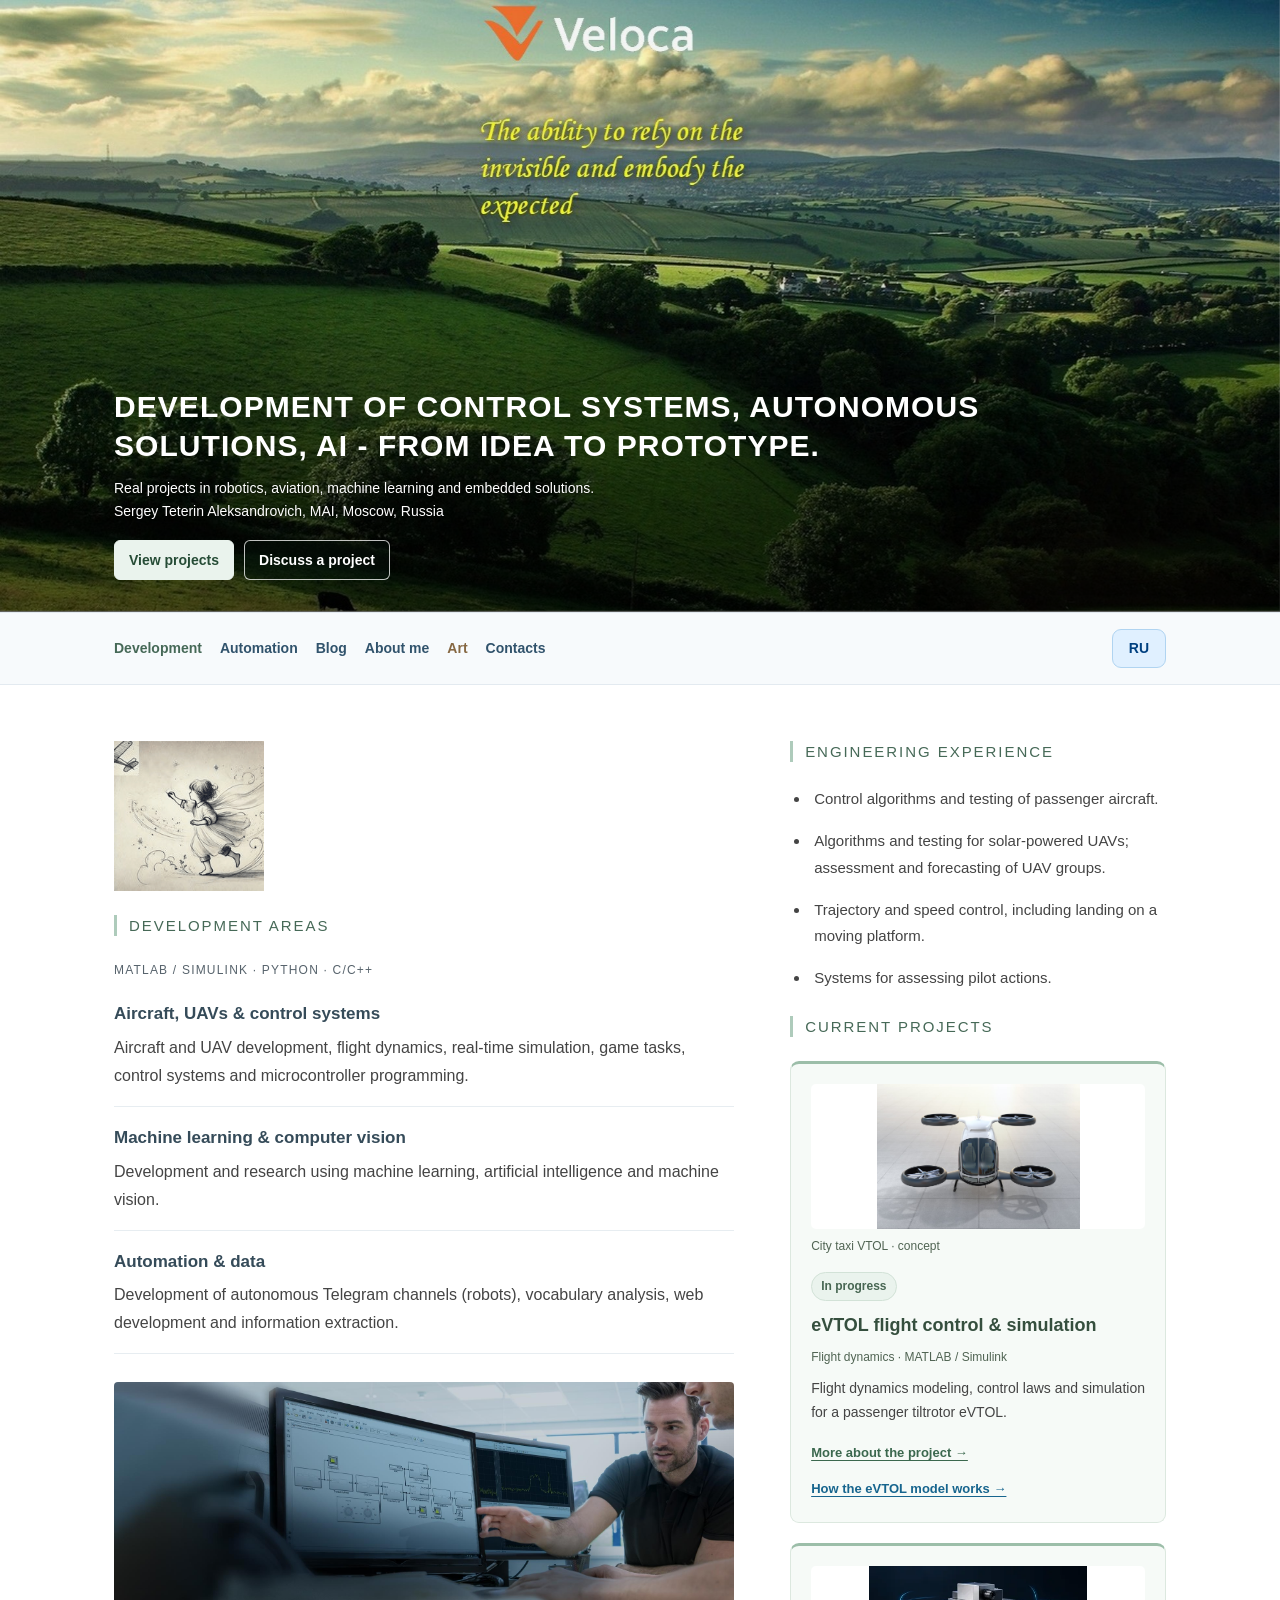
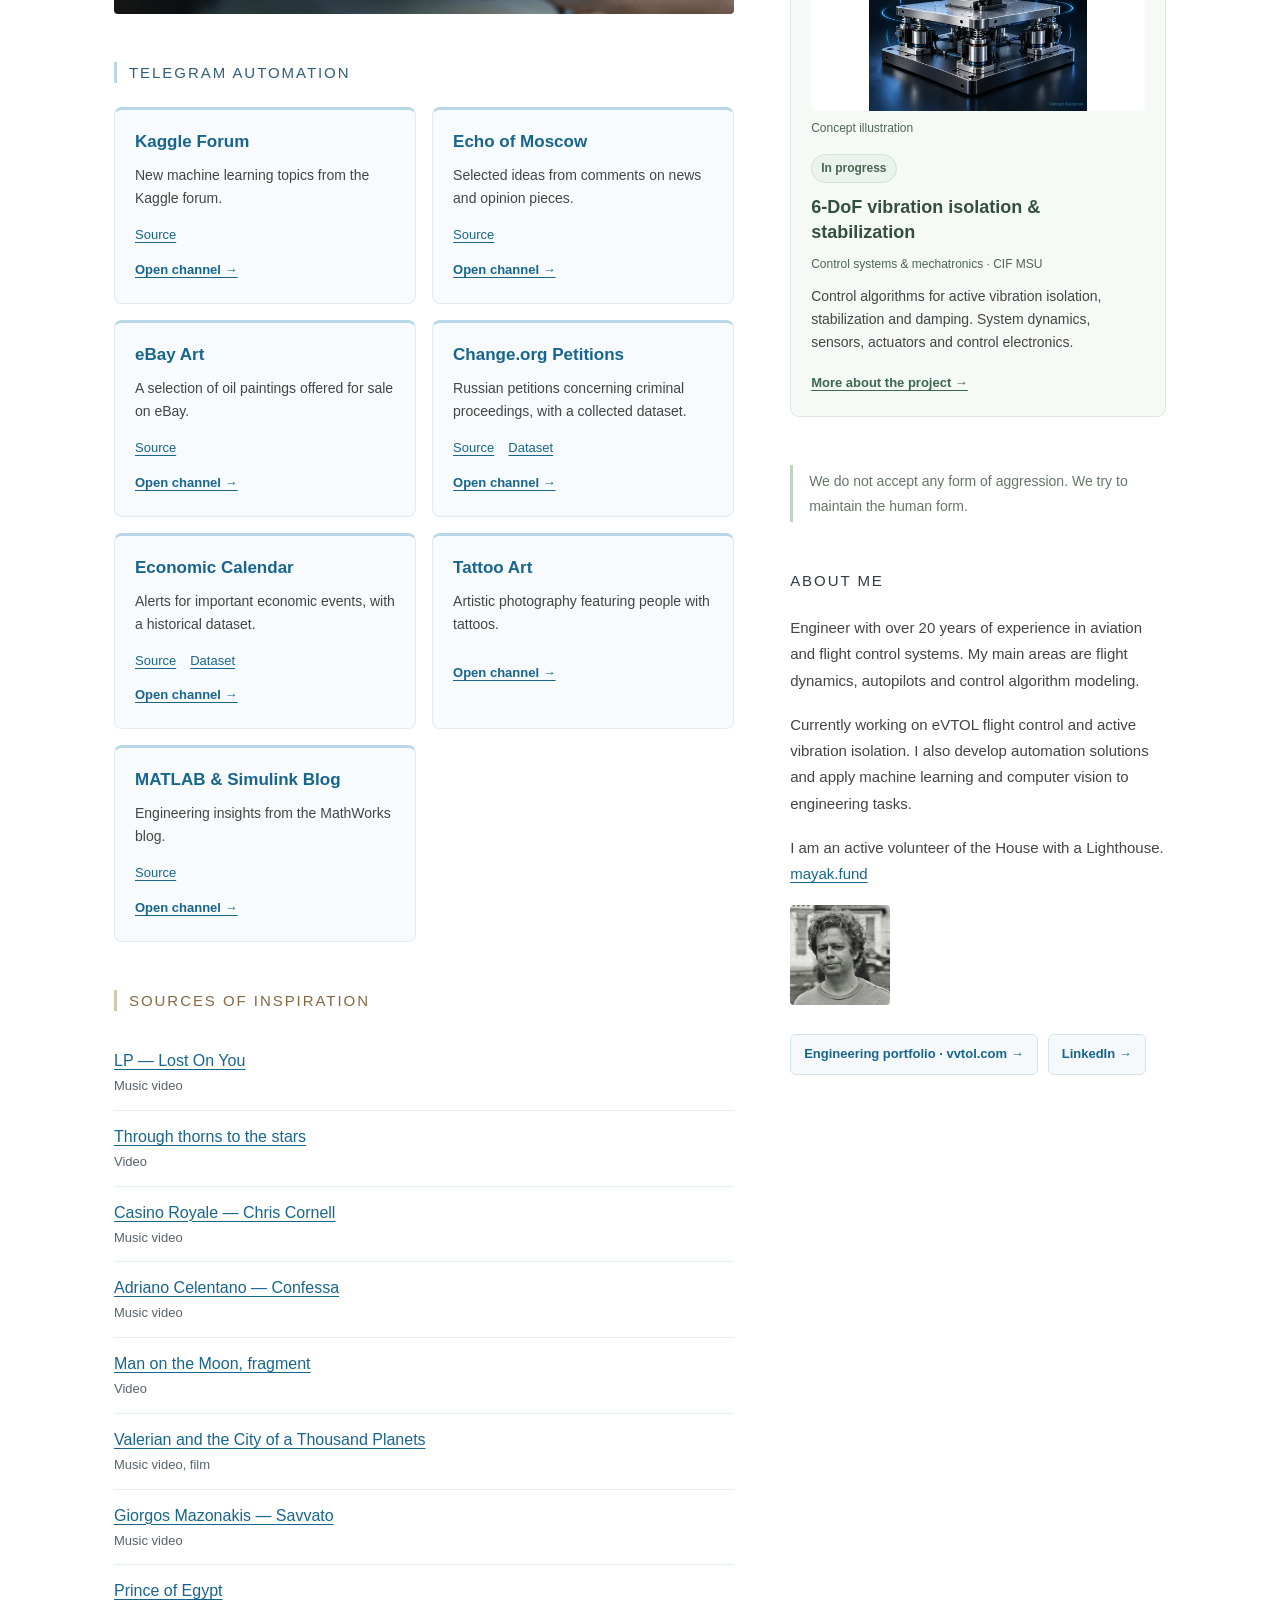
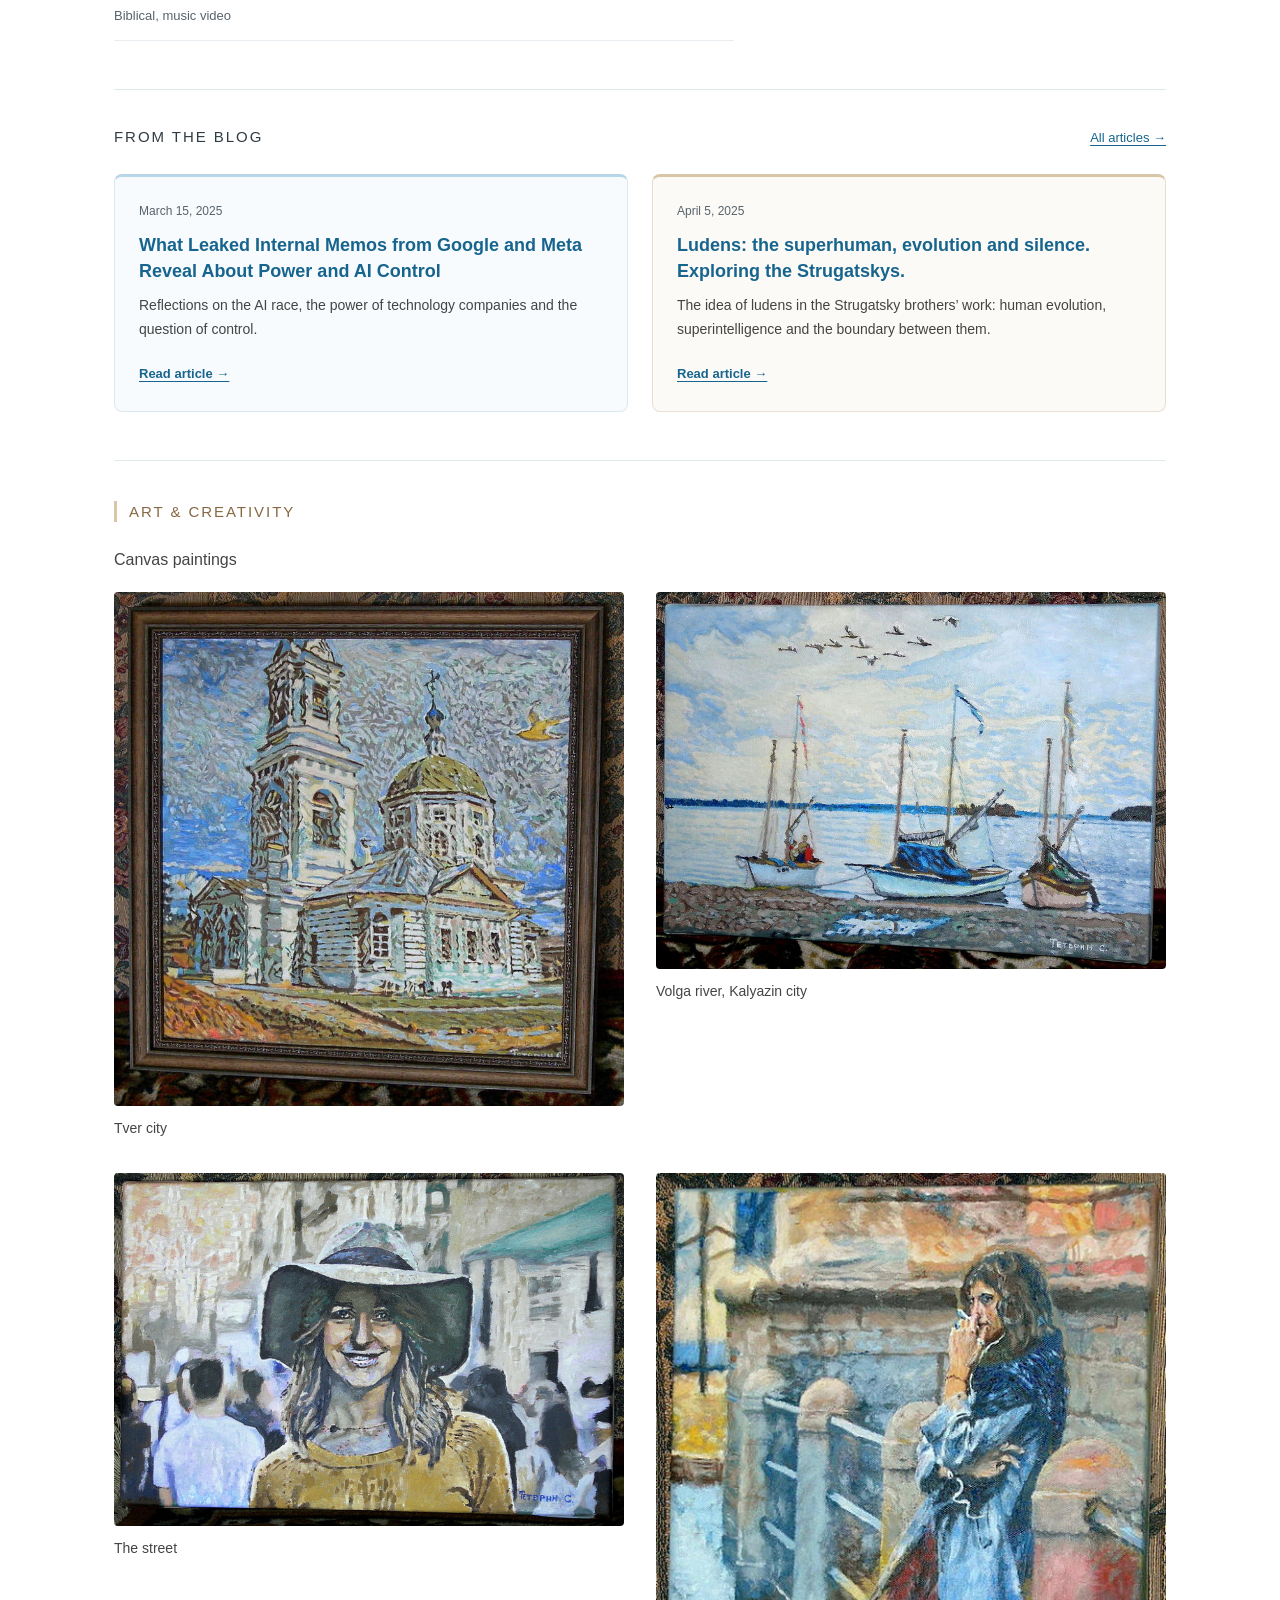
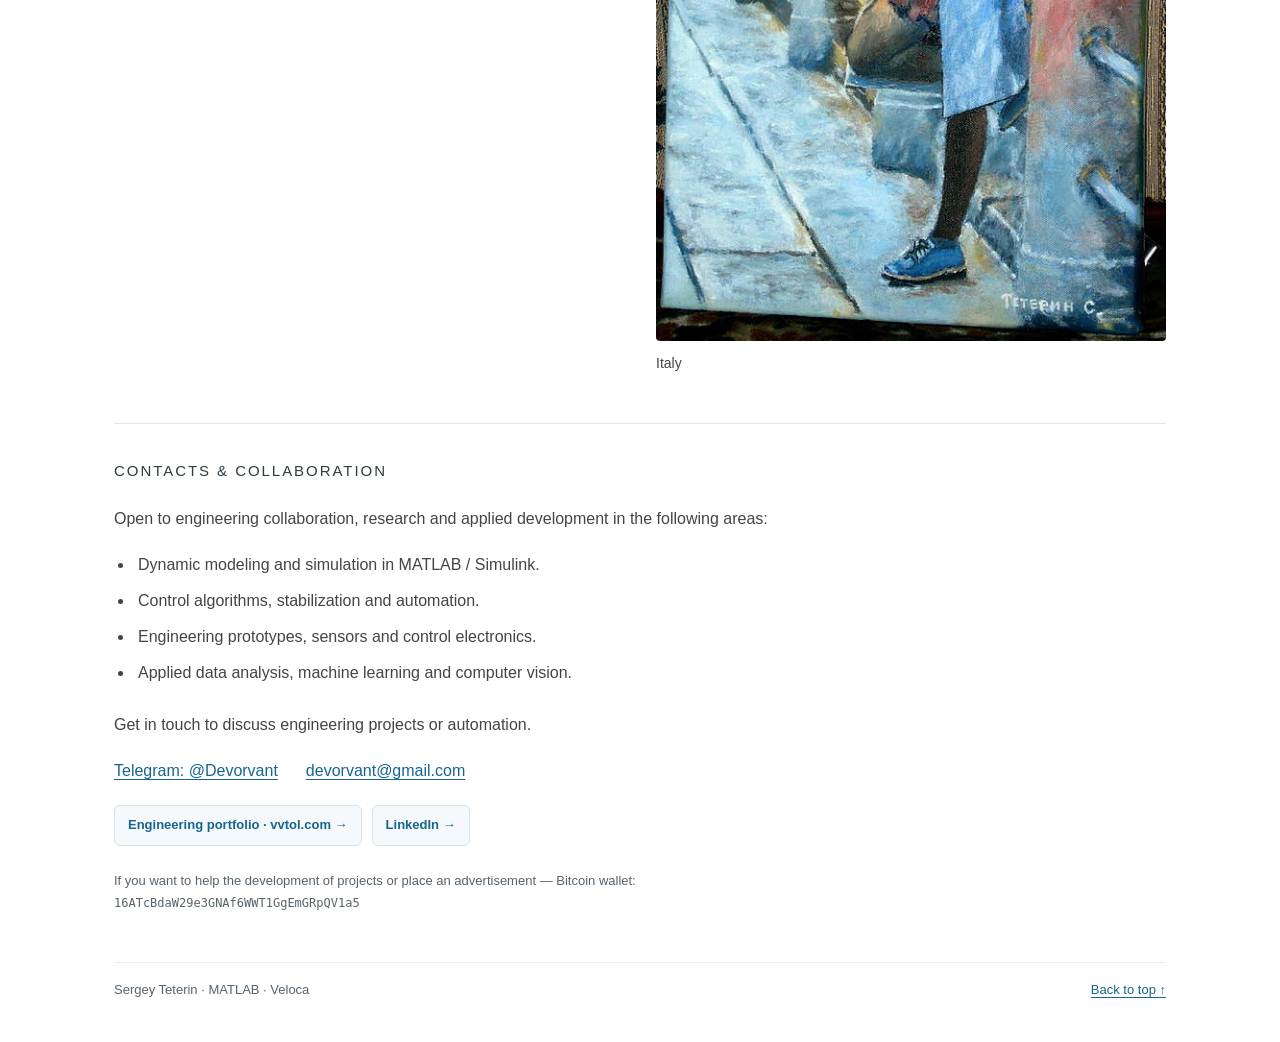
==== commit 4219a141: "Update LinkedIn links to current Sergey Teterin profile" ====
--- a/index.html
+++ b/index.html
@@ -5,7 +5,7 @@
 <meta name="keywords" content="MATLAB, robotics, engineering, eVTOL, VTOL, telemetry, autonomous systems, urban mobility, vertical takeoff and landing">
 <title>APPLIED DEVELOPMENT IN MATLAB - Sergey Teterin Aleksandrovich, MAI, Moscow, Russia</title>
 <link rel="stylesheet" href="./index_files/autoptimize_2d1991336b09edf685e701006bbf373f.css">
-<link rel="stylesheet" href="./preview-home.css?v=e96e551a4a47">
+<link rel="stylesheet" href="./preview-home.css?v=mobile-parallax-1">
 <link rel="canonical" href="https://matlabwork.com/index.html">
 </head><body class="home blog wp-embed-responsive group-blog hfeed has-header-image has-sidebar colors-light">
 <div id="page" class="site"><a class="skip-link screen-reader-text" href="#work">Skip to content</a>
@@ -19,11 +19,11 @@
 <section id="inspiration" class="mw-section"><h2>Sources of inspiration</h2><ul class="mw-inspiration"><li><a href="https://youtu.be/BoqSYM4ZS-E?feature=shared" target="_blank" rel="noopener noreferrer">LP — Lost On You</a><span>Music video</span></li><li><a href="https://youtu.be/EDvFUXXsrDg?feature=shared" target="_blank" rel="noopener noreferrer">Through thorns to the stars</a><span>Video</span></li><li><a href="https://youtu.be/YnzgdBAKyJo?feature=shared" target="_blank" rel="noopener noreferrer">Casino Royale — Chris Cornell</a><span>Music video</span></li><li><a href="https://www.youtube.com/watch?v=78NELYY11Vw" target="_blank" rel="noopener noreferrer">Adriano Celentano — Confessa</a><span>Music video</span></li><li><a href="https://youtu.be/rPhLOrJqdvY?feature=shared" target="_blank" rel="noopener noreferrer">Man on the Moon, fragment</a><span>Video</span></li><li><a href="https://youtu.be/IWHAc65krLM?feature=shared" target="_blank" rel="noopener noreferrer">Valerian and the City of a Thousand Planets</a><span>Music video, film</span></li><li><a href="https://youtu.be/spn9hW3PQnw?feature=shared" target="_blank" rel="noopener noreferrer">Giorgos Mazonakis — Savvato</a><span>Music video</span></li><li><a href="https://www.youtube.com/watch?v=fQhcOJHTdb4" target="_blank" rel="noopener noreferrer">Prince of Egypt</a><span>Biblical, music video</span></li></ul></section>
 </div><aside aria-label="Projects and author">
 <section id="projects" class="mw-section"><h2>Engineering experience</h2><ul class="mw-project-list"><li>Control algorithms and testing of passenger aircraft.</li><li>Algorithms and testing for solar-powered UAVs; assessment and forecasting of UAV groups.</li><li>Trajectory and speed control, including landing on a moving platform.</li><li>Systems for assessing pilot actions.</li></ul><section id="current" class="mw-section"><h2>Current projects</h2><div class="mw-featured"><article class="mw-feature"><figure class="mw-feature-visual"><img loading="lazy" src="./index_files/VTOL.jpg" alt="eVTOL flight control &amp; simulation"><figcaption>City taxi VTOL · concept</figcaption></figure><div class="mw-feature-copy"><span class="mw-status">In progress</span><h3>eVTOL flight control &amp; simulation</h3><p class="mw-feature-meta">Flight dynamics · MATLAB / Simulink</p><p>Flight dynamics modeling, control laws and simulation for a passenger tiltrotor eVTOL.</p><a class="mw-feature-link" href="https://vvtol.com/#uav-autonomous" target="_blank" rel="noopener noreferrer" aria-label="More about the project →: eVTOL flight control &amp; simulation">More about the project →</a><br><a class="mw-demo-link" href="evtol-flight_en.html">How the eVTOL model works →</a></div></article><article class="mw-feature"><figure class="mw-feature-visual"><img loading="lazy" src="./vibration-preview.webp" alt="6-DoF vibration isolation &amp; stabilization"><figcaption>Concept illustration</figcaption></figure><div class="mw-feature-copy"><span class="mw-status">In progress</span><h3>6-DoF vibration isolation &amp; stabilization</h3><p class="mw-feature-meta">Control systems &amp; mechatronics · CIF MSU</p><p>Control algorithms for active vibration isolation, stabilization and damping. System dynamics, sensors, actuators and control electronics.</p><a class="mw-feature-link" href="https://vvtol.com/#active-vibration-isolation" target="_blank" rel="noopener noreferrer" aria-label="More about the project →: 6-DoF vibration isolation &amp; stabilization">More about the project →</a></div></article></div></section><p class="mw-statement">We do not accept any form of aggression. We try to maintain the human form.</p></section>
-<section id="about" class="mw-section mw-about"><h2>About me</h2><p>Engineer with over 20 years of experience in aviation and flight control systems. My main areas are flight dynamics, autopilots and control algorithm modeling.</p><p>Currently working on eVTOL flight control and active vibration isolation. I also develop automation solutions and apply machine learning and computer vision to engineering tasks.</p><p>I am an active volunteer of the House with a Lighthouse. <a href="https://mayak.fund" target="_blank" rel="noopener noreferrer">mayak.fund</a></p><img class="mw-portrait" loading="lazy" src="./index_files/photo_1.jpg" alt="Sergey Teterin"><div class="mw-profile-links"><a href="https://vvtol.com/" target="_blank" rel="noopener noreferrer">Engineering portfolio · vvtol.com →</a><a href="https://www.linkedin.com/in/devorvant/" target="_blank" rel="noopener noreferrer">LinkedIn →</a></div></section>
+<section id="about" class="mw-section mw-about"><h2>About me</h2><p>Engineer with over 20 years of experience in aviation and flight control systems. My main areas are flight dynamics, autopilots and control algorithm modeling.</p><p>Currently working on eVTOL flight control and active vibration isolation. I also develop automation solutions and apply machine learning and computer vision to engineering tasks.</p><p>I am an active volunteer of the House with a Lighthouse. <a href="https://mayak.fund" target="_blank" rel="noopener noreferrer">mayak.fund</a></p><img class="mw-portrait" loading="lazy" src="./index_files/photo_1.jpg" alt="Sergey Teterin"><div class="mw-profile-links"><a href="https://vvtol.com/" target="_blank" rel="noopener noreferrer">Engineering portfolio · vvtol.com →</a><a href="https://www.linkedin.com/in/sergey-teterin/" target="_blank" rel="noopener noreferrer">LinkedIn →</a></div></section>
 </aside></div>
 <section id="blog" class="mw-section mw-blog"><div class="mw-section-heading"><h2>From the blog</h2><a href="blog_en.html">All articles →</a></div><div class="mw-blog-grid"><article class="mw-post mw-post-tech"><p class="mw-post-date">March 15, 2025</p><h3><a href="article3_en.html">What Leaked Internal Memos from Google and Meta Reveal About Power and AI Control</a></h3><p>Reflections on the AI race, the power of technology companies and the question of control.</p><a class="mw-read" href="article3_en.html" aria-label="Read article →: What Leaked Internal Memos from Google and Meta Reveal About Power and AI Control">Read article →</a></article><article class="mw-post mw-post-human"><p class="mw-post-date">April 5, 2025</p><h3><a href="article1_en.html">Ludens: the superhuman, evolution and silence. Exploring the Strugatskys.</a></h3><p>The idea of ludens in the Strugatsky brothers’ work: human evolution, superintelligence and the boundary between them.</p><a class="mw-read" href="article1_en.html" aria-label="Read article →: Ludens: the superhuman, evolution and silence. Exploring the Strugatskys.">Read article →</a></article></div></section>
 <section id="art" class="mw-section mw-art"><h2>Art & creativity</h2><p>Canvas paintings</p><div class="mw-gallery"><figure><a class="mw-image-link" href="./index_files/sw1.jpg" target="_blank" rel="noopener noreferrer"><img loading="lazy" src="./index_files/sw1.jpg" alt="Tver city"></a><figcaption>Tver city</figcaption></figure><figure><a class="mw-image-link" href="./index_files/sw2.jpg" target="_blank" rel="noopener noreferrer"><img loading="lazy" src="./index_files/sw2.jpg" alt="Volga river, Kalyazin city"></a><figcaption>Volga river, Kalyazin city</figcaption></figure><figure><a class="mw-image-link" href="./index_files/sw3.jpg" target="_blank" rel="noopener noreferrer"><img loading="lazy" src="./index_files/sw3.jpg" alt="The street"></a><figcaption>The street</figcaption></figure><figure><a class="mw-image-link" href="./index_files/sw4.jpg" target="_blank" rel="noopener noreferrer"><img loading="lazy" src="./index_files/sw4.jpg" alt="Italy"></a><figcaption>Italy</figcaption></figure></div></section>
-<section id="contacts" class="mw-section mw-contact"><h2>Contacts & collaboration</h2><p>Open to engineering collaboration, research and applied development in the following areas:</p><ul class="mw-collaboration"><li>Dynamic modeling and simulation in MATLAB / Simulink.</li><li>Control algorithms, stabilization and automation.</li><li>Engineering prototypes, sensors and control electronics.</li><li>Applied data analysis, machine learning and computer vision.</li></ul><p>Get in touch to discuss engineering projects or automation.</p><div class="mw-contact-links"><a href="https://t.me/Devorvant" target="_blank" rel="noopener noreferrer">Telegram: @Devorvant</a> <a href="mailto:devorvant@gmail.com">devorvant@gmail.com</a></div><div class="mw-profile-links"><a href="https://vvtol.com/" target="_blank" rel="noopener noreferrer">Engineering portfolio · vvtol.com →</a><a href="https://www.linkedin.com/in/devorvant/" target="_blank" rel="noopener noreferrer">LinkedIn →</a></div><div class="mw-support"><p>If you want to help the development of projects or place an advertisement — Bitcoin wallet:<code>16ATcBdaW29e3GNAf6WWT1GgEmGRpQV1a5</code></p></div></section>
+<section id="contacts" class="mw-section mw-contact"><h2>Contacts & collaboration</h2><p>Open to engineering collaboration, research and applied development in the following areas:</p><ul class="mw-collaboration"><li>Dynamic modeling and simulation in MATLAB / Simulink.</li><li>Control algorithms, stabilization and automation.</li><li>Engineering prototypes, sensors and control electronics.</li><li>Applied data analysis, machine learning and computer vision.</li></ul><p>Get in touch to discuss engineering projects or automation.</p><div class="mw-contact-links"><a href="https://t.me/Devorvant" target="_blank" rel="noopener noreferrer">Telegram: @Devorvant</a> <a href="mailto:devorvant@gmail.com">devorvant@gmail.com</a></div><div class="mw-profile-links"><a href="https://vvtol.com/" target="_blank" rel="noopener noreferrer">Engineering portfolio · vvtol.com →</a><a href="https://www.linkedin.com/in/sergey-teterin/" target="_blank" rel="noopener noreferrer">LinkedIn →</a></div><div class="mw-support"><p>If you want to help the development of projects or place an advertisement — Bitcoin wallet:<code>16ATcBdaW29e3GNAf6WWT1GgEmGRpQV1a5</code></p></div></section>
 <footer class="mw-footer"><span>Sergey Teterin · MATLAB · Veloca</span><a href="#page">Back to top ↑</a></footer></main></div></div>
 <!-- Yandex.Metrika counter -->
 
--- a/preview-home.css
+++ b/preview-home.css
@@ -15,7 +15,7 @@
 #masthead .mw-hero-actions .mw-hero-primary:hover { background:#fff; border-color:#fff; }
 #masthead .mw-hero-actions a:focus-visible { outline:3px solid #fff; outline-offset:4px; box-shadow:0 0 0 2px #123340; }
 /* Keep the original fixed landscape effect while clipping it to the shorter cover. */
-@media(min-width:761px) and (prefers-reduced-motion:no-preference) {
+@media(prefers-reduced-motion:no-preference) {
  #masthead .custom-header-media { clip-path:inset(0); }
  #masthead .custom-header-media img { position:fixed; bottom:auto; height:clamp(520px,68vh,700px); }
 }
